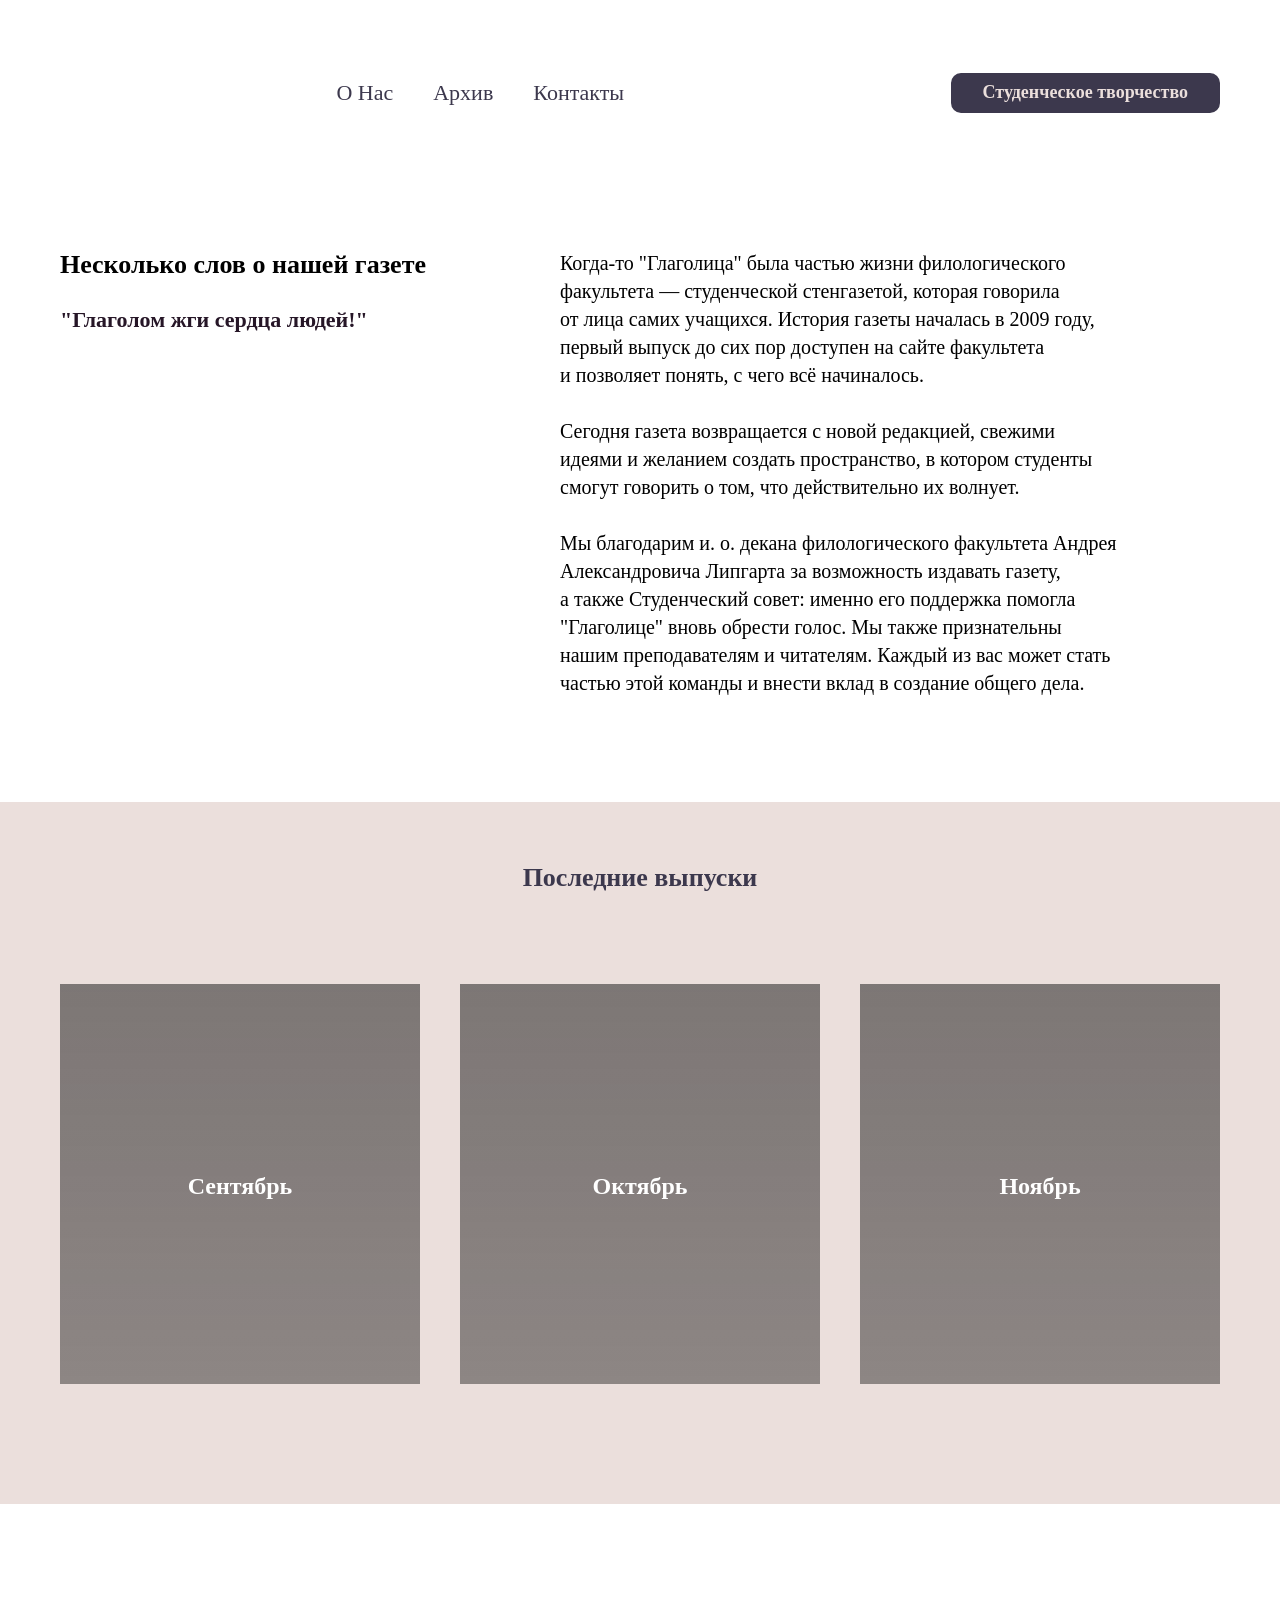
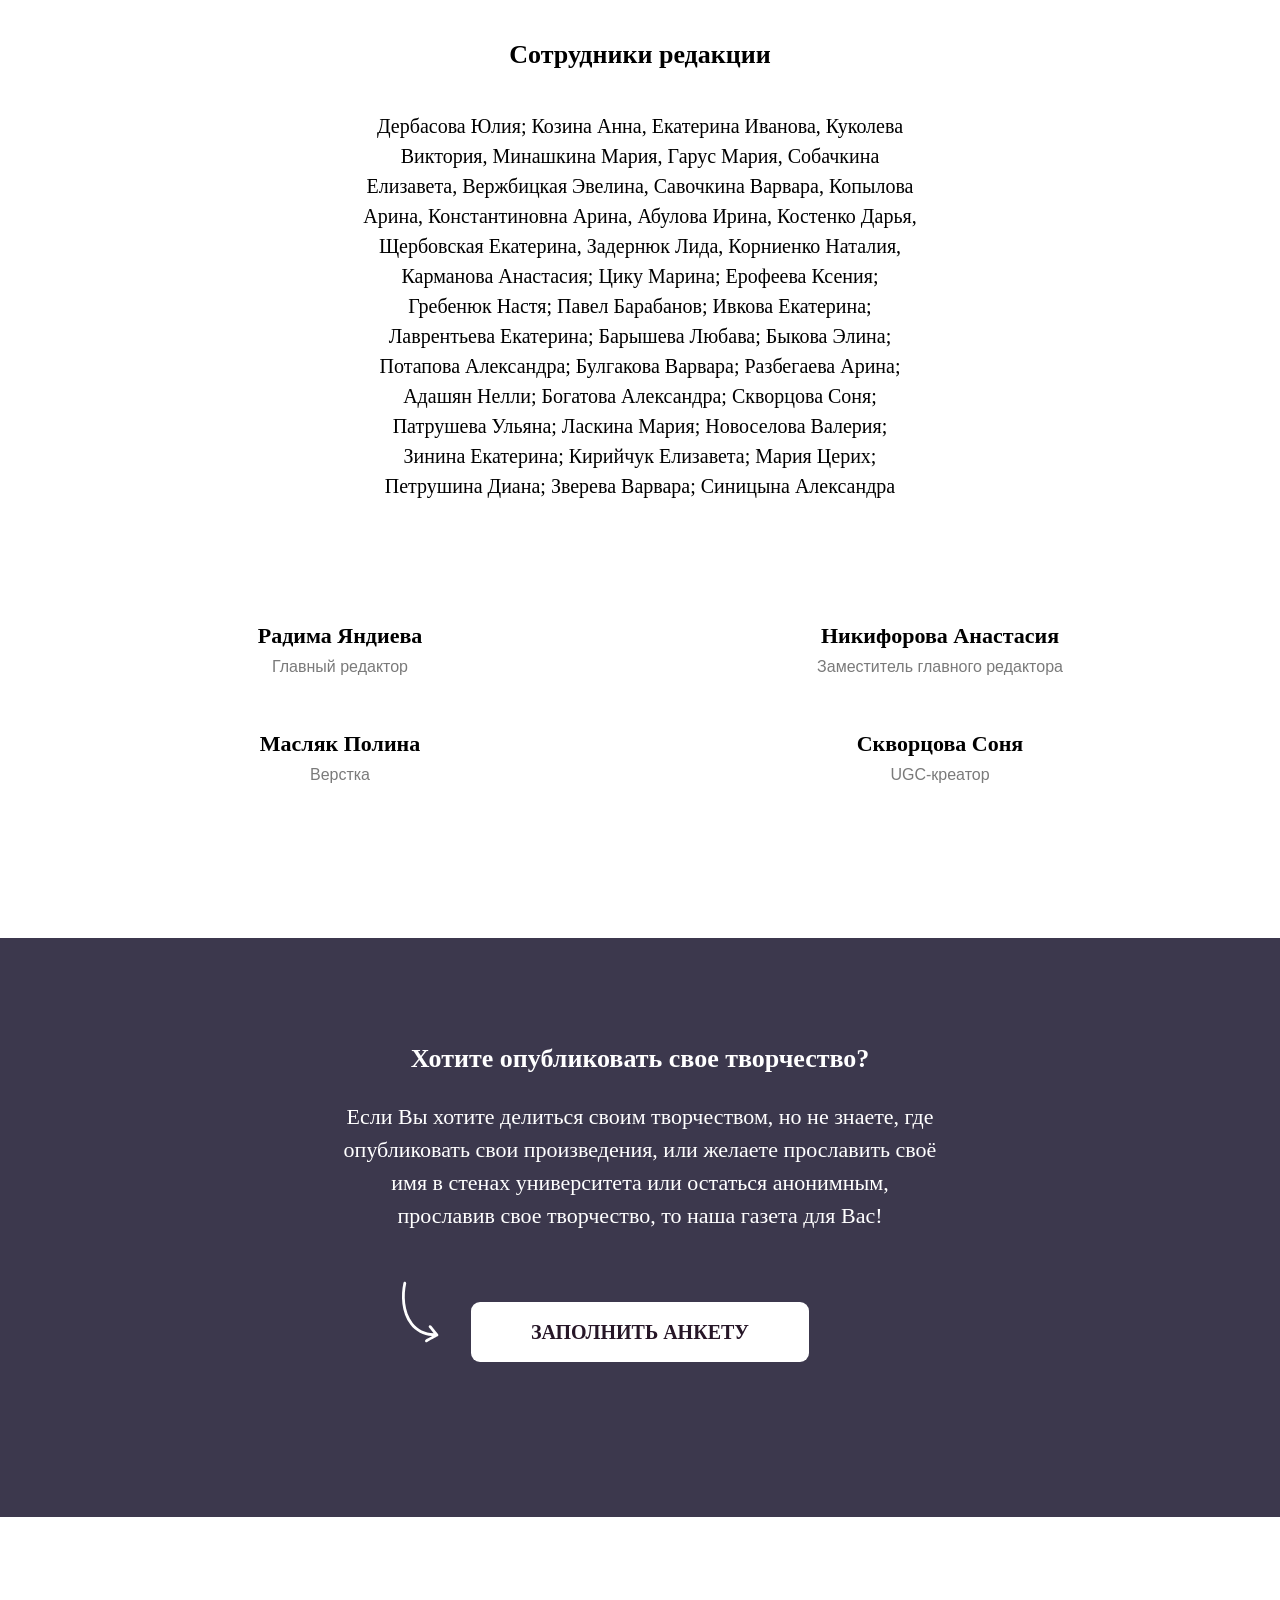
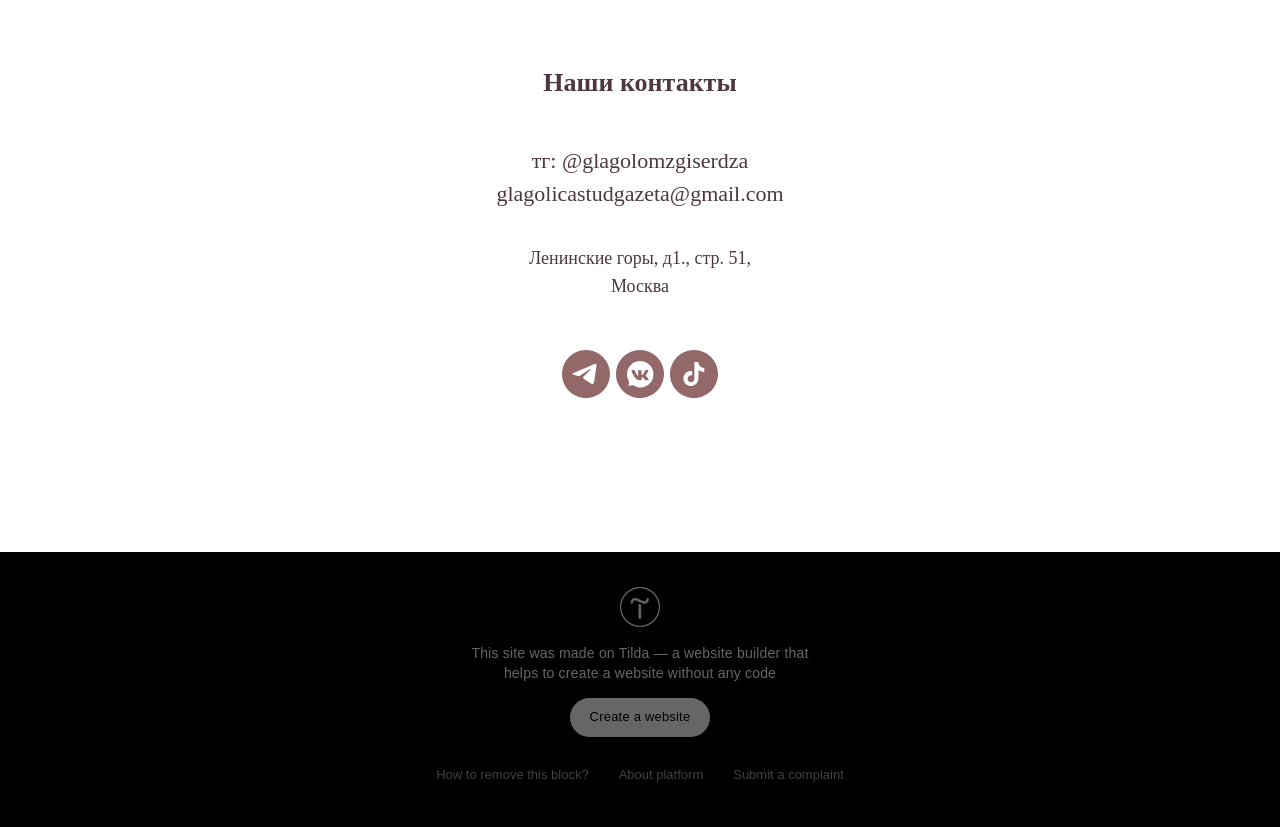
==== index.html @ b43a0c26 "Add files via upload" ====
<!DOCTYPE html>
<!-- saved from url=(0031)https://glagolitsamsu.tilda.ws/ -->
<html><head><meta http-equiv="Content-Type" content="text/html; charset=UTF-8">   <meta name="viewport" content="width=device-width, initial-scale=1.0"> <!--metatextblock--> <title>Студенческая газета "Глаголица"</title> <meta property="og:url" content="https://glagolitsamsu.tilda.ws"> <meta property="og:title" content="Студенческая газета &quot;Глаголица&quot;"> <meta property="og:description" content=""> <meta property="og:type" content="website"> <meta property="og:image" content="https://static.tildacdn.ink/tild6563-6462-4164-b061-323131383837/_.jpg"> <link rel="canonical" href="https://glagolitsamsu.tilda.ws/"> <!--/metatextblock--> <meta name="format-detection" content="telephone=no"> <meta http-equiv="x-dns-prefetch-control" content="on"> <link rel="dns-prefetch" href="https://ws.tildacdn.com/"> <link rel="dns-prefetch" href="https://static.tildacdn.ink/"> <meta name="robots" content="nofollow"> <!--favicons--> <link rel="shortcut icon" href="https://static.tildacdn.ink/img/tildafavicon.ico" type="image/x-icon"> <!--/favicons--> <!-- Assets --> <script type="text/javascript" async="" id="tildastatscript" src="./Студенческая газета _Глаголица__files/tilda-stat-1.0.min.js"></script><script src="./Студенческая газета _Глаголица__files/tilda-fallback-1.0.min.js" async="" charset="utf-8"></script> <link rel="stylesheet" href="./Студенческая газета _Глаголица__files/tilda-grid-3.0.min.css" type="text/css" media="all" onerror="this.loaderr='y';"> <link rel="stylesheet" href="./Студенческая газета _Глаголица__files/tilda-blocks-page280800003.min.css" type="text/css" media="all" onerror="this.loaderr='y';"> <link rel="stylesheet" href="./Студенческая газета _Глаголица__files/tilda-menusub-1.1.min.css" type="text/css" media="all" onerror="this.loaderr='y';"> <link rel="stylesheet" href="./Студенческая газета _Глаголица__files/tilda-menu-widgeticons-1.0.min.css" type="text/css" media="all" onerror="this.loaderr='y';"> <link rel="stylesheet" href="./Студенческая газета _Глаголица__files/tilda-menu-burger-1.0.min.css" type="text/css" media="all" onerror="this.loaderr='y';"> <link rel="stylesheet" href="./Студенческая газета _Глаголица__files/tilda-cards-1.0.min.css" type="text/css" media="all" onerror="this.loaderr='y';"> <link rel="stylesheet" href="./Студенческая газета _Глаголица__files/fonts-tildasans.css" type="text/css" media="all" onerror="this.loaderr='y';"> <script nomodule="" src="./Студенческая газета _Глаголица__files/tilda-polyfill-1.0.min.js" charset="utf-8"></script> <script type="text/javascript">function t_onReady(func) {if(document.readyState!='loading') {func();} else {document.addEventListener('DOMContentLoaded',func);}}
function t_onFuncLoad(funcName,okFunc,time) {if(typeof window[funcName]==='function') {okFunc();} else {setTimeout(function() {t_onFuncLoad(funcName,okFunc,time);},(time||100));}}function t_throttle(fn,threshhold,scope) {return function() {fn.apply(scope||this,arguments);};}</script> <script src="./Студенческая газета _Глаголица__files/tilda-scripts-3.0.min.js" charset="utf-8" defer="" onerror="this.loaderr='y';"></script> <script src="./Студенческая газета _Глаголица__files/tilda-blocks-page280800003.min.js" charset="utf-8" async="" onerror="this.loaderr='y';"></script> <script src="./Студенческая газета _Глаголица__files/tilda-lazyload-1.0.min.js" charset="utf-8" async="" onerror="this.loaderr='y';"></script> <script src="./Студенческая газета _Глаголица__files/hammer.min.js" charset="utf-8" async="" onerror="this.loaderr='y';"></script> <script src="./Студенческая газета _Глаголица__files/tilda-menusub-1.1.min.js" charset="utf-8" async="" onerror="this.loaderr='y';"></script> <script src="./Студенческая газета _Глаголица__files/tilda-menu-1.1.min.js" charset="utf-8" async="" onerror="this.loaderr='y';"></script> <script src="./Студенческая газета _Глаголица__files/tilda-menu-widgeticons-1.0.min.js" charset="utf-8" async="" onerror="this.loaderr='y';"></script> <script src="./Студенческая газета _Глаголица__files/tilda-menu-burger-1.0.min.js" charset="utf-8" async="" onerror="this.loaderr='y';"></script> <script src="./Студенческая газета _Глаголица__files/tilda-cards-1.0.min.js" charset="utf-8" async="" onerror="this.loaderr='y';"></script> <script src="./Студенческая газета _Глаголица__files/tilda-events-1.0.min.js" charset="utf-8" async="" onerror="this.loaderr='y';"></script> <script type="text/javascript">window.dataLayer=window.dataLayer||[];</script> <script type="text/javascript">(function() {var ttt='cebo';var tt='oog';var re=new RegExp("bot|g" + tt + "le|yandex|baidu|bing|msn|duckduckbot|teoma|slurp|crawler|spider|robot|crawling|fa" + ttt + "ok|lighthouse","i");if((re.test(navigator.userAgent))===false&&typeof(sessionStorage)!='undefined'&&sessionStorage.getItem('visited')!=='y'&&document.visibilityState){var style=document.createElement('style');style.type='text/css';style.innerHTML='@media screen and (min-width: 980px) {.t-records {opacity: 0;}.t-records_animated {-webkit-transition: opacity ease-in-out .2s;-moz-transition: opacity ease-in-out .2s;-o-transition: opacity ease-in-out .2s;transition: opacity ease-in-out .2s;}.t-records.t-records_visible {opacity: 1;}}';document.getElementsByTagName('head')[0].appendChild(style);function t_setvisRecs(){var alr=document.querySelectorAll('.t-records');Array.prototype.forEach.call(alr,function(el) {el.classList.add("t-records_animated");});setTimeout(function() {Array.prototype.forEach.call(alr,function(el) {el.classList.add("t-records_visible");});sessionStorage.setItem("visited","y");},400);}
document.addEventListener('DOMContentLoaded',t_setvisRecs);}})();</script><style type="text/css">@media screen and (min-width: 980px) {.t-records {opacity: 0;}.t-records_animated {-webkit-transition: opacity ease-in-out .2s;-moz-transition: opacity ease-in-out .2s;-o-transition: opacity ease-in-out .2s;transition: opacity ease-in-out .2s;}.t-records.t-records_visible {opacity: 1;}}</style></head> <body class="t-body" style="margin:0;"> <!--allrecords--> <div id="allrecords" class="t-records t-records_animated t-records_visible" data-hook="blocks-collection-content-node" data-tilda-project-id="44600203" data-tilda-page-id="280800003" data-tilda-page-alias="mainpage_glagolitsa" data-tilda-formskey="1dfd26f685e04f4e516940d844600203" data-tilda-cookie="no" data-tilda-lazy="yes" data-tilda-root-zone="one" data-tilda-project-country="HU"> <div id="rec5120530303" class="r t-rec" style="opacity: 1;" data-animationappear="off" data-record-type="360"> <!-- T360 --> <style>@media screen and (min-width:980px){.t-records{opacity:0;}.t-records_animated{-webkit-transition:opacity ease-in-out .5s;-moz-transition:opacity ease-in-out .5s;-o-transition:opacity ease-in-out .5s;transition:opacity ease-in-out .5s;}.t-records.t-records_visible,.t-records .t-records{opacity:1;}}</style> <script>t_onReady(function() {var allRecords=document.querySelector('.t-records');window.addEventListener('pageshow',function(event) {if(event.persisted) {allRecords.classList.add('t-records_visible');}});var rec=document.querySelector('#rec5120530303');if(!rec) return;rec.setAttribute('data-animationappear','off');rec.style.opacity='1';allRecords.classList.add('t-records_animated');setTimeout(function() {allRecords.classList.add('t-records_visible');},200);document.addEventListener('visibilitychange',function() {if(!document.hidden) {allRecords.classList.add('t-records_visible');}});});</script> <script>t_onReady(function() {var selects='button:not(.t-submit):not(.t835__btn_next):not(.t835__btn_prev):not(.t835__btn_result):not(.t862__btn_next):not(.t862__btn_prev):not(.t862__btn_result):not(.t854__news-btn):not(.t862__btn_next),' +
'a:not([href*="#"]):not(.carousel-control):not(.t-carousel__control):not(.t807__btn_reply):not([href^="#price"]):not([href^="javascript"]):not([href^="mailto"]):not([href^="tel"]):not([href^="link_sub"]):not(.js-feed-btn-show-more):not(.t367__opener):not([href^="https://www.dropbox.com/"])';var elements=document.querySelectorAll(selects);Array.prototype.forEach.call(elements,function(element) {var submenuLinkWrapper=element.closest('.t-menu__link-wrapper, .t-menusub__link-wrapper');var isSubmenu=element.getAttribute('data-menu-submenu-hook')||(submenuLinkWrapper&&submenuLinkWrapper.getAttribute('data-menu-submenu-hook'));if(isSubmenu) return;element.addEventListener('click',function(event) {var goTo=this.getAttribute('href');if(goTo!==null&&!goTo.startsWith('#')) {var ctrl=event.ctrlKey;var cmd=event.metaKey&&navigator.platform.indexOf('Mac')!==-1;if(!ctrl&&!cmd) {var target=this.getAttribute('target');if(target!=='_blank') {event.preventDefault();var allRecords=document.querySelector('.t-records');if(allRecords) {allRecords.classList.remove('t-records_visible');}
setTimeout(function() {window.location=goTo;},500);}}}});});});</script> <style>.t360__bar{background-color:#030bff;}</style> <script>t_onReady(function() {var isSafari=/Safari/.test(navigator.userAgent)&&/Apple Computer/.test(navigator.vendor);if(!isSafari) {document.body.insertAdjacentHTML('beforeend','<div class="t360__progress"><div class="t360__bar"></div></div>');setTimeout(function() {var bar=document.querySelector('.t360__bar');if(bar) bar.classList.add('t360__barprogress');},10);}});function t360_onProgressLoad() {var bar=document.querySelector('.t360__bar');if(!bar) return;bar.classList.remove('t360__barprogress');bar.classList.add('t360__barprogressfinished');setTimeout(function() {bar.classList.add('t360__barprogresshidden');},20);setTimeout(function() {var progress=document.querySelector('.t360__progress');if(progress) progress.style.display='none';},500);};if(document.readyState==='complete') {setTimeout(t360_onProgressLoad,60);} else {window.addEventListener('load',t360_onProgressLoad);}</script> </div> <div id="rec5023447303" class="r t-rec t-rec_pt_0 t-rec_pt-res-480_30 t-rec_pb_30 t-rec_pb-res-480_0" style="padding-top:0px;padding-bottom:30px; " data-animationappear="off" data-record-type="3"> <!-- T107 --> <div class="t107"> <div class="t-align_center" itemscope="" itemtype="http://schema.org/ImageObject"> <meta itemprop="image" content="https://static.tildacdn.ink/tild6361-6633-4735-b161-336566313265/_.jpg"> <a class="t107__link" href="https://glagolitsamsu.tilda.ws/" target="_blank"> <img class="t-img t-width t107__width t-width_10 loaded" src="./Студенческая газета _Глаголица__files/_.jpg.webp" data-original="https://static.tildacdn.ink/tild6361-6633-4735-b161-336566313265/_.jpg" imgfield="img" alt=""> </a> </div> </div> </div> <div id="rec4441211503" class="r t-rec t-rec_pt_15 t-rec_pt-res-480_30 t-rec_pb_30 t-rec_pb-res-480_30" style="padding-top: 15px; padding-bottom: 30px; opacity: 1;" data-animationappear="off" data-record-type="2084" data-parenttplid="1272"> <!-- T1272 --> <div id="nav4441211503marker"></div> <div class="t1272" data-menu="yes" data-full-submenu-mob="y"> <div class="t-menu-base__mobile-menu tmenu-mobile"> <div class="tmenu-mobile__container tmenu-mobile__container_right tmenu-mobile__container_logocenter tmenu-mobile__container_withoutlogo"> <button type="button" aria-expanded="false" aria-label="Навигационное меню" class="t-menu-burger t-menuburger t-menu-base__burger_mlauto t-menu-burger_wrap"> <div class="t-menu-burger__icon t-menu-burger__icon_first"> <span style="background-color: #3c384d;"></span> <span style="background-color: #3c384d;"></span> <span style="background-color: #3c384d;"></span> <span style="background-color: #3c384d;"></span> </div> </button> <style>#rec4441211503 .t-menu-burger__text{color:#3c384d;}</style> <style>#rec4441211503 .t-menu-burger{background-color:#ebdfdc;border:3px solid #ffffff;border-radius:10px;}</style> </div> </div> <style>.tmenu-mobile{background-color:#111;display:none;width:100%;top:0;z-index:990;}.tmenu-mobile_positionfixed{position:fixed;}.tmenu-mobile__text{color:#000;}.tmenu-mobile__container{min-height:64px;padding:20px;position:relative;box-sizing:border-box;display:flex;justify-content:space-between;align-items:center;}.tmenu-mobile__list{display:block;}.tmenu-mobile__container_logocenter>.t-menu-base__logowrapper,.tmenu-mobile__container_logocenter>.tmenu-mobile__text{position:absolute;left:50%;transform:translateX(-50%);}.tmenu-mobile__burgerlogo{display:inline-block;font-size:24px;font-weight:400;white-space:nowrap;vertical-align:middle;}@media screen and (max-width:960px){.tmenu-mobile__menucontent_hidden{display:none;height:auto;}.tmenu-mobile{display:block;}}@media screen and (max-width:960px){#rec4441211503 .tmenu-mobile{background-color:#ebdfdc;}}</style> <style>#rec4441211503 .tmenu-mobile__burgerlogo a{font-size:24px;line-height:1.15;color:#ff5500;text-transform:uppercase;font-weight:700;font-family:'Georgia';}@media screen and (max-width:480px),(orientation:landscape) and (max-height:480px){#rec4441211503 .tmenu-mobile__burgerlogo a{font-size:16px;}}</style> <style>#rec4441211503 .tmenu-mobile__burgerlogo__title{font-size:24px;line-height:1.15;color:#ff5500;text-transform:uppercase;font-weight:700;font-family:'Georgia';}@media screen and (max-width:480px),(orientation:landscape) and (max-height:480px){#rec4441211503 .tmenu-mobile__burgerlogo__title{font-size:16px;}}</style> <div id="nav4441211503" class="t-menu-base t-menu-base_positionstatic
tmenu-mobile__menucontent_hidden t-menu-base_mobile-center
t-menu-base__burgermenu__dropdown t-menu-base__burgermenu__dropdown_right" data-navmarker="nav4441211503marker" data-appearoffset="" data-bgopacity-two="1" data-menu="yes"> <div class="t-menu-base__maincontainer
t-menu-base__maincontainer_12 t-menu-base__maincontainer_12-0 t-menu-base__maincontainer_logocenter t-menu-base__maincontainer_innerbg" data-bgcolor-hex="#ffffff" data-bgcolor-rgba="rgba(255,255,255,0.50)" data-bgopacity="0.5" data-menushadow="" data-menushadow-css=""> <ul role="list" class="t-menu-base__list t-menu__list t-menu-base__list_leftside t-menu-base__list_align-center"> <li class="t-menu-base__list-item"> <div class="t-menu__link-wrapper" data-menu-submenu-hook=""> <a class="t-menu__link-item" href="https://glagolitsamsu.tilda.ws/#rec4441210703" data-menu-item-number="1">О нас</a> </div> </li> <li class="t-menu-base__list-item"> <div class="t-menu__link-wrapper" data-menu-submenu-hook=""> <a class="t-menu__link-item" href="https://glagolitsamsu.tilda.ws/archive" target="_blank" data-menu-item-number="2">Архив</a> </div> </li> <li class="t-menu-base__list-item"> <div class="t-menu__link-wrapper" data-menu-submenu-hook=""> <a class="t-menu__link-item" href="https://glagolitsamsu.tilda.ws/#rec4877136203" data-menu-item-number="3">Контакты</a> </div> </li> </ul> <div class="t-menu-base__rightwrapper t-menu-base__wrapper" style="text-align:right;"> <div class="t-menu-base__additionalwrapper"> <div class="t-menu-base__buttons"> <div class="t-menu-base__button"> <a class="t-btn t-btnflex t-btnflex_type_button t-btnflex_lg" href="https://glagolitsamsu.tilda.ws/student_tvorchestvo" target="_blank"><span class="t-btnflex__text">Студенческое творчество</span> <style>#rec4441211503 .t-btnflex.t-btnflex_type_button{color:#ebdfdc;background-color:#3c384d;border-style:solid !important;border-color:#3c384d !important;--border-width:2px;border-radius:10px;box-shadow:none !important;font-family:Georgia;font-size:18px;transition-duration:0.2s;transition-property:background-color,color,border-color,box-shadow,opacity,transform,gap;transition-timing-function:ease-in-out;}</style></a> </div> </div> </div> </div> </div> </div> </div> <script>t_onReady(function() {t_onFuncLoad('t_menuBase__interactFromKeyboard',function() {t_menuBase__interactFromKeyboard('4441211503');});t_onFuncLoad('t1272_init',function() {t1272_init('4441211503');});t_onFuncLoad('t_menuBase__setBGcolor',function() {t_menuBase__setBGcolor('4441211503','.t-menu-base, .t-menu-base__maincontainer');window.addEventListener('resize',t_throttle(function() {t_menuBase__setBGcolor('4441211503','.t-menu-base, .t-menu-base__maincontainer');}));});});t_onReady(function() {t_onFuncLoad('t1272_createMobileMenu',function() {t1272_createMobileMenu('4441211503');});});t_onReady(function() {t_onFuncLoad('t_menuBase__highlightActiveLinks',function() {t_menuBase__highlightActiveLinks('.t-menu-base__list-item a');});});t_onReady(function(){var rec=document.querySelector('#rec4441211503');if(!rec) return
rec.setAttribute('data-animationappear','off');rec.style.opacity=1;});</script> <style>#rec4441211503 .t-menu__link-item{}@supports (overflow:-webkit-marquee) and (justify-content:inherit){#rec4441211503 .t-menu__link-item,#rec4441211503 .t-menu__link-item.t-active{opacity:1 !important;}}</style> <style>#rec4441211503 .t-menu-base__textlogo{font-size:24px;line-height:1.15;color:#ff5500;text-transform:uppercase;font-weight:700;font-family:'Georgia';}@media screen and (max-width:480px),(orientation:landscape) and (max-height:480px){#rec4441211503 .t-menu-base__textlogo{font-size:16px;}}#rec4441211503 a.t-menu__link-item{font-size:22px;line-height:1.15;color:#3c384d;text-transform:capitalize;font-family:'Georgia';}#rec4441211503 .t-menu-base__right_descr{color:#000000;}</style> <style>#rec4441211503 .t-menu-base__maincontainer{min-height:0px;}#rec4441211503 .t-menu-base__maincontainer{border-radius:15px;}#rec4441211503 .t-menu-base{min-height:0px;}#rec4441211503 .t-menu-base__list{gap:10px 40px;}#rec4441211503 .t-menu-base__maincontainer{border-bottom:1px solid rgba(255,255,255,0);}#rec4441211503 .t-menu-base__maincontainer{background-color:rgba(255,255,255,0.50);}#rec4441211503 .t-menusub__menu--fullscreen{background-color:rgba(235,223,220,1) !important;}@media screen and (max-width:960px){#rec4441211503 .t-menu-base{position:static;}#rec4441211503 .t-menu-base__maincontainer{background-color:#ebdfdc !important;}#rec4441211503 .t-menu-base__burgermenu__fullscreen .t-menu-base__maincontainer{padding-top:calc(64px + 0px + 40px);}.t1272__body_menushowed #rec4441211503 .t-menu-base__overlay{-webkit-backdrop-filter:blur(0);backdrop-filter:blur(0);background-color:rgba(0,0,0,0.6) !important;}#rec4441211503 .t-menu-base.t-menu-base__burgermenu__fullwidth{background-color:rgba(0,0,0,0.6) !important;}#rec4441211503 .t-menu-base__burgermenu__sidebar{}#rec4441211503 .t-menu-base__maincontainer.t-menu-base__burgermenu__fullscreen,#rec4441211503 .t-menu-base__maincontainer.t-menu-base__burgermenu__sidebar{min-height:calc(100vh - 0px);}#rec4441211503 .t-menu-base{right:0;}#rec4441211503 .t-menu-base__burgermenu,#rec4441211503 .t-menu-base__burgermenu__close-button{background-color:#ebdfdc !important;}}@media screen and (min-width:961px){#rec4441211503 .t-menu-base{margin-top:10px !important;}}#rec4441211503 .t1272 .t-menu-base__maincontainer{-webkit-backdrop-filter:blur(4px);backdrop-filter:blur(4px);z-index:1;}</style> </div> <div id="rec4441210703" class="r t-rec t-rec_pt_105 t-rec_pt-res-480_60 t-rec_pb_105 r_showed r_anim" style="padding-top:105px;padding-bottom:105px; " data-record-type="489"> <!-- T489 --> <div class="t489"> <div class="t-container"> <div class="t489__top t-col t-col_5 "> <div class="t489__title t-title t-title_md" field="title"><div style="font-size: 26px;" data-customstyle="yes"><span style="font-family: Georgia;">Несколько слов о нашей газете</span></div></div> <div class="t489__subtitle t-name t-name_xs" field="subtitle"><div style="font-size: 22px;" data-customstyle="yes"><span style="color: rgb(38, 22, 39); font-family: Georgia;">"Глаголом жги сердца людей!"</span></div></div> </div> <div class="t-col t-col_6 "> <div class="t489__descr t-descr t-descr_md" field="descr"><div style="font-size: 20px; line-height: 28px;" data-customstyle="yes"><span style="font-family: Georgia;">Когда-то "Глаголица" была частью жизни филологического факультета&nbsp;— студенческой стенгазетой, которая говорила от&nbsp;лица самих учащихся. История газеты началась в 2009 году, первый выпуск до сих пор доступен на сайте факультета и&nbsp;позволяет понять,&nbsp;с чего всё начиналось. </span><br><br><span style="font-family: Georgia;">Сегодня газета возвращается с новой редакцией, свежими идеями и желанием создать пространство, в котором студенты смогут говорить о том, что действительно их волнует. </span><br><br><span style="font-family: Georgia;">Мы благодарим и. о. декана филологического факультета Андрея Александровича Липгарта за возможность издавать газету, а&nbsp;также Студенческий совет: именно его поддержка помогла "Глаголице" вновь обрести голос. Мы также признательны нашим преподавателям и читателям. Каждый из вас может стать частью этой команды и внести вклад в создание общего дела.</span></div></div> </div> </div> </div> <style>#rec4441210703 .t489__title{font-family:'Georgia';}</style> </div> <div id="rec4441210803" class="r t-rec r_showed r_anim" style=" " data-record-type="215"> <a name="service" style="font-size:0;"></a> </div> <div id="rec4441211403" class="r t-rec t-rec_pt_60 t-rec_pb_120" style="padding-top:60px;padding-bottom:120px;background-color:#ebdfdc; " data-animationappear="off" data-record-type="851" data-bg-color="#ebdfdc"> <!-- t851 --> <div class="t851"> <div class="t-section__container t-container t-container_flex js-block-header"> <div class="t-col t-col_12 "> <div class="js-block-header-title t-section__title t-title t-title_xs t-align_center t-margin_auto" data-editable="true" field="btitle"> <div style="font-size: 26px;" data-customstyle="yes">Последние выпуски</div> </div> </div> </div> <style>.t-section__title,.t-section__descr{overflow-wrap:break-word;}.t-section__descr{max-width:560px;}#rec4441211403 .t-section__title{margin-bottom:90px;}#rec4441211403 .t-section__descr{}#rec4441211403 .t-section__container:not(:has(.t-section__descr)) .t-section__title{margin-bottom:90px;}@media screen and (max-width:960px){#rec4441211403 .t-section__title{margin-bottom:45px;}#rec4441211403 .t-section__container:not(:has(.t-section__descr)) .t-section__title{margin-bottom:45px;}}</style> <style>#rec4441211403 .t-section__title{font-family:'Georgia';color:#3c384d;}@media screen and (min-width:900px){#rec4441211403 .t-section__title{font-size:40px;}}#rec4441211403 .t-section__descr{font-family:'Georgia';color:#3c384d;}</style> <div class="t851__scroll-icon-wrapper" style="mix-blend-mode: multiply;"> <svg role="presentation" xmlns="http://www.w3.org/2000/svg" viewBox="0 0 320 300" height="42" width="42"> <rect class="tooltip-horizontal-scroll-icon_card" x="480" width="200" height="200" rx="5" fill="rgba(190,190,190,0.3)"></rect> <rect class="tooltip-horizontal-scroll-icon_card" y="0" width="200" height="200" rx="5" fill="rgba(190,190,190,0.3)"></rect> <rect class="tooltip-horizontal-scroll-icon_card" x="240" width="200" height="200" rx="5" fill="rgba(190,190,190,0.3)"></rect> <path class="tooltip-horizontal-scroll-icon_hand" d="M78.9579 285.7C78.9579 285.7 37.8579 212.5 20.5579 180.8C-2.44209 138.6 -6.2422 120.8 9.6579 112C19.5579 106.5 33.2579 108.8 41.6579 123.4L61.2579 154.6V32.3C61.2579 32.3 60.0579 0 83.0579 0C107.558 0 105.458 32.3 105.458 32.3V91.7C105.458 91.7 118.358 82.4 133.458 86.6C141.158 88.7 150.158 92.4 154.958 104.6C154.958 104.6 185.658 89.7 200.958 121.4C200.958 121.4 236.358 114.4 236.358 151.1C236.358 187.8 192.158 285.7 192.158 285.7H78.9579Z" fill="rgba(190,190,190,1)"></path> <style>.tooltip-horizontal-scroll-icon_hand{animation:tooltip-horizontal-scroll-icon_anim-scroll-hand 2s infinite}.tooltip-horizontal-scroll-icon_card{animation:tooltip-horizontal-scroll-icon_anim-scroll-card 2s infinite}@keyframes tooltip-horizontal-scroll-icon_anim-scroll-hand{0%{transform:translateX(80px) scale(1);opacity:0}10%{transform:translateX(80px) scale(1);opacity:1}20%,60%{transform:translateX(175px) scale(.6);opacity:1}80%{transform:translateX(5px) scale(.6);opacity:1}to{transform:translateX(5px) scale(.6);opacity:0}}@keyframes tooltip-horizontal-scroll-icon_anim-scroll-card{0%,60%{transform:translateX(0)}80%,to{transform:translateX(-240px)}}</style> </svg> </div> <ul class="t851__container t-container_flex t-card__container
t851__container_mobile-flex" role="list" data-blocks-per-row="3"> <li class="t851__col t-item
t-card__col
t-col t-col_4 t-align_center
" style="cursor: pointer;"> <div class="t851__table"> <div class="t851__cell t-align_center
t-valign_middle
"> <div class="t851__bg t851__animation_fast t851__bg_animated t-bgimg loaded" data-original="https://static.tildacdn.ink/tild3133-6365-4462-a365-633734356333/__2026-10-12_092758.png" bgimgfield="li_img__2019642174030" style="background-image: url(&quot;https://optim.tildacdn.ink/tild3133-6365-4462-a365-633734356333/-/cover/720x800/center/center/-/format/webp/__2026-10-12_092758.png.webp&quot;);" itemscope="" itemtype="http://schema.org/ImageObject"> <meta itemprop="image" content="https://static.tildacdn.ink/tild3133-6365-4462-a365-633734356333/__2026-10-12_092758.png"> </div> <div class="t851__overlay t851__animation_fast" style="background-image: linear-gradient(to bottom, rgba(15,15,15,0.50), rgba(0,0,0,0.40));"></div> <div class="t851__textwrapper t851__animation_fast "> <div class="t851__textwrapper__content"> <div class="t851__inner-wrapper
t851__inner-wrapper_animated-btn"> <style>#rec4441211403 .t-card__title{color:#ffffff;font-family:'Georgia';}</style> <div class="t-card__title t-name t-name_xl" field="li_title__2019642174030"> <a href="https://disk.yandex.ru/d/lOASAZDok5C32A" class="t-card__link" id="cardtitle1_4441211403" target="_blank" aria-labelledby="cardtitle1_4441211403 cardbtn1_4441211403" rel="noopener">
Сентябрь
</a> </div> </div> <div class="t851__button-container
t851__button_show-hover"> <div class="t-card__btn-wrapper"> <div class="t-btn t-btnflex t-btnflex_type_button t-btnflex_sm t-card__btn" type="button" id="cardbtn1_4441211403" data-lid="2019642174030"><span class="t-btnflex__text">Читать</span> <style>#rec4441211403 .t-btnflex.t-btnflex_type_button{color:#ffffff;border-style:solid !important;border-color:#ffffff !important;--border-width:1px;border-radius:30px;box-shadow:none !important;transition-duration:0.2s;transition-property:background-color,color,border-color,box-shadow,opacity,transform,gap;transition-timing-function:ease-in-out;}</style></div> </div> </div> </div> </div> </div> </div> </li> <li class="t851__col t-item
t-card__col
t-col t-col_4 t-align_center
" style="cursor: pointer;"> <div class="t851__table"> <div class="t851__cell t-align_center
t-valign_middle
"> <div class="t851__bg t851__animation_fast t851__bg_animated t-bgimg loaded" data-original="https://static.tildacdn.ink/tild3363-3261-4032-b835-626162356461/__2026-10-13_111310.png" bgimgfield="li_img__2019642174031" style="background-image: url(&quot;https://optim.tildacdn.ink/tild3363-3261-4032-b835-626162356461/-/cover/720x800/center/center/-/format/webp/__2026-10-13_111310.png.webp&quot;);" itemscope="" itemtype="http://schema.org/ImageObject"> <meta itemprop="image" content="https://static.tildacdn.ink/tild3363-3261-4032-b835-626162356461/__2026-10-13_111310.png"> </div> <div class="t851__overlay t851__animation_fast" style="background-image: linear-gradient(to bottom, rgba(15,15,15,0.50), rgba(0,0,0,0.40));"></div> <div class="t851__textwrapper t851__animation_fast "> <div class="t851__textwrapper__content"> <div class="t851__inner-wrapper
t851__inner-wrapper_animated-btn"> <style>#rec4441211403 .t-card__title{color:#ffffff;font-family:'Georgia';}</style> <div class="t-card__title t-name t-name_xl" field="li_title__2019642174031"> <a href="https://disk.yandex.ru/d/m01uXF45NWG3oQ" class="t-card__link" id="cardtitle2_4441211403" target="_blank" aria-labelledby="cardtitle2_4441211403 cardbtn2_4441211403" rel="noopener">
Октябрь
</a> </div> </div> <div class="t851__button-container
t851__button_show-hover"> <div class="t-card__btn-wrapper"> <div class="t-btn t-btnflex t-btnflex_type_button t-btnflex_sm t-card__btn" type="button" id="cardbtn2_4441211403" data-lid="2019642174031"><span class="t-btnflex__text">Читать</span> <style>#rec4441211403 .t-btnflex.t-btnflex_type_button{color:#ffffff;border-style:solid !important;border-color:#ffffff !important;--border-width:1px;border-radius:30px;box-shadow:none !important;transition-duration:0.2s;transition-property:background-color,color,border-color,box-shadow,opacity,transform,gap;transition-timing-function:ease-in-out;}</style></div> </div> </div> </div> </div> </div> </div> </li> <li class="t851__col t-item
t-card__col
t-col t-col_4 t-align_center
"> <div class="t851__table"> <div class="t851__cell t-align_center
t-valign_middle
"> <div class="t851__bg t851__animation_fast t851__bg_animated t-bgimg" data-original="" bgimgfield="li_img__2019642174032" itemscope="" itemtype="http://schema.org/ImageObject"> <meta itemprop="image" content=""> </div> <div class="t851__overlay t851__animation_fast" style="background-image: linear-gradient(to bottom, rgba(15,15,15,0.50), rgba(0,0,0,0.40));"></div> <div class="t851__textwrapper t851__animation_fast "> <div class="t851__textwrapper__content"> <div class="t851__inner-wrapper
t851__inner-wrapper_animated-btn"> <style>#rec4441211403 .t-card__title{color:#ffffff;font-family:'Georgia';}</style> <div class="t-card__title t-name t-name_xl" field="li_title__2019642174032">
Ноябрь
</div> </div> <div class="t851__button-container
t851__button_show-hover"> <div class="t-card__btn-wrapper"> <div class="t-btn t-btnflex t-btnflex_type_button t-btnflex_sm t-card__btn" type="button" id="cardbtn3_4441211403" data-lid="2019642174032"><span class="t-btnflex__text">Читать</span> <style>#rec4441211403 .t-btnflex.t-btnflex_type_button{color:#ffffff;border-style:solid !important;border-color:#ffffff !important;--border-width:1px;border-radius:30px;box-shadow:none !important;transition-duration:0.2s;transition-property:background-color,color,border-color,box-shadow,opacity,transform,gap;transition-timing-function:ease-in-out;}</style></div> </div> </div> </div> </div> </div> </div> </li> </ul> </div> <script type="text/javascript">t_onReady(function() {t_onFuncLoad('t851_init',function()
{t851_init('4441211403');});});</script> </div> <div id="rec4877179903" class="r t-rec t-rec_pt_135 t-rec_pb_75 r_hidden r_anim" style="padding-top:135px;padding-bottom:75px; " data-record-type="795"> <!-- T795 --> <div class="t795"> <div class="t-container t-align_center"> <div class="t-col t-col_10 t-prefix_1"> <div class="t795__title t-title t-title_xs t-margin_auto" field="title"><div style="font-size: 26px;" data-customstyle="yes"><span style="font-family: Georgia;">Сотрудники редакции</span></div></div> <div class="t795__descr t-descr t-descr_xl t-margin_auto" field="descr"><div style="font-size: 20px;" data-customstyle="yes"><span style="font-family: Georgia;">Дербасова Юлия; Козина Анна, Екатерина Иванова, Куколева Виктория, Минашкина Мария, Гарус Мария, Собачкина Елизавета, Вержбицкая Эвелина, Савочкина Варвара, Копылова Арина, Константиновна Арина, Абулова Ирина, Костенко Дарья, Щербовская Екатерина, Задернюк Лида, Корниенко Наталия, Карманова Анастасия; Цику Марина; Ерофеева Ксения; Гребенюк Настя; Павел Барабанов; Ивкова Екатерина; Лаврентьева Екатерина; Барышева Любава; Быкова Элина; Потапова Александра; Булгакова Варвара; Разбегаева Арина; Адашян Нелли; Богатова Александра; Скворцова Соня; Патрушева Ульяна; Ласкина Мария; Новоселова Валерия; Зинина Екатерина; Кирийчук Елизавета; Мария Церих; Петрушина Диана; Зверева Варвара; Синицына Александра</span></div></div> </div> </div> </div> </div> <div id="rec4877166903" class="r t-rec t-rec_pt_45 t-rec_pb_150 r_hidden r_anim" style="padding-top:45px;padding-bottom:150px; " data-record-type="524"> <!-- t524 --> <div class="t524"> <ul role="list" class="t524__container t-list__container_inrow2 t-container"> <li class="t524__col t-col t-col_6 t-list__item t-align_center t524__col-mobstyle" style="margin-top:50px;"> <div class="t524__itemwrapper t524__itemwrapper_2"> <div class="t524__wrappercenter"> <div class="t524__persname t-name t-name_lg t524__bottommargin_sm" field="li_persname__5547657963030"><span style="font-family: Georgia;">Радима Яндиева</span></div> <div class="t524__persdescr t-descr t-descr_xxs" field="li_persdescr__5547657963030"><div style="font-size: 16px;" data-customstyle="yes"><span style="font-family: Arial;">Главный редактор</span></div></div> </div> </div> </li> <li class="t524__col t-col t-col_6 t-list__item t-align_center t524__col-mobstyle" style="margin-top:50px;"> <div class="t524__itemwrapper t524__itemwrapper_2"> <div class="t524__wrappercenter"> <div class="t524__persname t-name t-name_lg t524__bottommargin_sm" field="li_persname__5547657963031"><span style="font-family: Georgia;">Никифорова Анастасия</span></div> <div class="t524__persdescr t-descr t-descr_xxs" field="li_persdescr__5547657963031"><div style="font-size: 16px;" data-customstyle="yes"><span style="font-family: Arial;">Заместитель главного редактора</span></div></div> </div> </div> </li> <li class="t524__col t-col t-col_6 t-list__item t-align_center t524__col-mobstyle" style="margin-top:50px;"> <div class="t524__itemwrapper t524__itemwrapper_2"> <div class="t524__wrappercenter"> <div class="t524__persname t-name t-name_lg t524__bottommargin_sm" field="li_persname__5547657963033"><span style="font-family: Georgia;">Масляк Полина</span></div> <div class="t524__persdescr t-descr t-descr_xxs" field="li_persdescr__5547657963033"><div style="font-size: 16px;" data-customstyle="yes"><span style="font-family: Arial;">Верстка</span></div></div> </div> </div> </li> <li class="t524__col t-col t-col_6 t-list__item t-align_center t524__col-mobstyle" style="margin-top:50px;"> <div class="t524__itemwrapper t524__itemwrapper_2"> <div class="t524__wrappercenter"> <div class="t524__persname t-name t-name_lg t524__bottommargin_sm" field="li_persname__5547657963032"><span style="font-family: Georgia;">Скворцова Соня</span></div> <div class="t524__persdescr t-descr t-descr_xxs" field="li_persdescr__5547657963032"><div style="font-size: 16px;" data-customstyle="yes"><span style="color: rgb(122, 122, 122);">UGC-креатор</span></div></div> </div> </div> </li> </ul> </div> <style>.t-persons-social-links{line-height:0px;}.t-persons-social-links__wrapper{display:-webkit-box;display:-ms-flexbox;display:flex;-webkit-box-align:center;-ms-flex-align:center;align-items:center;-ms-flex-wrap:wrap;flex-wrap:wrap;width:auto;}.t-persons-social-links{margin-top:15px;}.t-persons-social-links__item{padding:0px 4px;}.t-persons-social-links__item svg{width:20px;height:20px;}.t-persons-social-links__wrapper_round .t-persons-social-links__item svg{width:23px;height:23px;}.t-persons-social-links__item:first-child{padding-left:0px;}@media screen and (max-width:960px){.t-persons-social-links__item{margin-bottom:3px;}}@media screen and (max-width:640px){.t-persons-social-links{margin-top:13px;}.t-persons-social-links__item{padding:0px 3px;}.t-persons-social-links__item svg{width:17px;height:17px;}.t-persons-social-links__wrapper_round .t-persons-social-links__item svg{width:20px;height:20px;}}</style> <script>function t_social_init(recid,groupName) {var rec=document.getElementById('rec' + recid);if(!rec) return;var socialLinks=rec.querySelectorAll('.' + groupName + '-social-links');Array.prototype.forEach.call(socialLinks,function(link) {var socialAttr=link.getAttribute('data-social-links');var socialWrapper=link.querySelector('.' + groupName + '-social-links__wrapper');link.removeAttribute('data-social-links');if(socialAttr) {var dataLinks=socialAttr.split(',');if(dataLinks.length>7) {dataLinks=dataLinks.slice(0,7);}
Array.prototype.forEach.call(dataLinks,function(item) {t_social_add_item(item.trim(),socialWrapper,groupName);});}});}
function t_social_add_item(item,socialWrapper,groupName) {var fill=socialWrapper.getAttribute('data-social-color')||'#000000';var isRoundIcon=socialWrapper.classList.contains(groupName + '-social-links__wrapper_round');if(item.indexOf('tel:')!==-1) {var phone='<div class="' + groupName + '-social-links__item">';phone+='<a href="' + item + '" target="_blank">';if(isRoundIcon) {phone+='<svg role="presentation" class="' + groupName + '-social-links__svg" width="30" height="30" viewBox="0 0 100 100" fill="none" xmlns="http://www.w3.org/2000/svg"><path fill-rule="evenodd" clip-rule="evenodd" d="M50 100C77.6142 100 100 77.6142 100 50C100 22.3858 77.6142 0 50 0C22.3858 0 0 22.3858 0 50C0 77.6142 22.3858 100 50 100ZM32.3668 30.3616C33.8958 28.835 34.6798 28.1875 35.1534 28.0601C35.715 27.909 36.2052 28.0405 36.7168 28.4797C37.1497 28.8512 38.2438 29.9713 38.9927 30.8096C41.1931 33.2729 43.8747 36.6359 44.2503 37.4031C44.3639 37.6353 44.375 37.701 44.3558 38.0323C44.3204 38.643 44.196 38.8343 43.3793 39.5344C42.0767 40.6509 40.0803 42.739 39.3824 43.7149C38.9257 44.3535 38.9126 44.7536 39.3248 45.483C39.675 46.1027 41.378 48.345 42.5783 49.7667C44.5875 52.1467 46.9159 54.3696 49.1773 56.0669C50.8579 57.3283 53.2214 58.7821 54.8035 59.5275C55.9343 60.0603 56.2878 60.0303 57.0122 59.3401C57.7069 58.6782 58.5246 57.6102 59.8946 55.5759C60.3408 54.9132 60.7739 54.3136 60.857 54.2434C61.1104 54.0293 61.3967 53.9282 61.8141 53.9055C62.0813 53.891 62.2608 53.9062 62.4057 53.9555C62.6843 54.0504 63.4107 54.5045 66.36 56.4276C67.7285 57.32 69.2454 58.3032 69.7309 58.6125C72.4818 60.3651 72.7871 60.6005 72.9291 61.0781C73.1185 61.7157 72.9605 62.1254 72.063 63.3233C70.9487 64.8107 69.0734 66.8197 67.674 68.0252C66.5388 69.0032 65.0797 69.9865 63.6409 70.743L63.0188 71.0701L62.389 71.0696C60.5532 71.0685 58.822 70.7024 56.1724 69.7552C49.967 67.5366 44.465 64.2895 39.647 60.0025C38.7431 59.1981 36.6429 57.0816 35.8606 56.1866C33.2537 53.2039 31.2905 50.2948 29.5948 46.9021C28.373 44.4575 27.2502 41.6203 27.0609 40.4995C26.7835 38.8572 27.4592 36.7086 28.9757 34.4108C29.8832 33.0359 30.8773 31.8488 32.3668 30.3616V30.3616Z" fill="' + fill + '"/></svg>';} else {phone+='<svg role="presentation" class="' + groupName + '-social-links__svg" width="30" height="30" viewBox="0 0 100 100" fill="none" xmlns="http://www.w3.org/2000/svg"><path d="M79.6737 54.027C78.7931 54.027 77.8726 53.7468 76.992 53.5467C75.2103 53.1483 73.4583 52.6267 71.7488 51.9858C69.892 51.3103 67.851 51.3453 66.0185 52.0842C64.186 52.8231 62.6916 54.2137 61.8227 55.9882L60.9422 57.8293C57.0551 55.6248 53.4641 52.9349 50.2556 49.8244C47.1451 46.616 44.4552 43.025 42.2507 39.1379L44.0918 38.2974C45.8664 37.4285 47.2569 35.934 47.9958 34.1016C48.7347 32.2691 48.7698 30.2281 48.0943 28.3713C47.4587 26.6463 46.9372 24.8814 46.5333 23.088C46.3332 22.2075 46.1731 21.2869 46.053 20.4064C45.567 17.5871 44.0903 15.0341 41.889 13.2069C39.6876 11.3798 36.9062 10.3987 34.0457 10.4403H21.9983C20.3062 10.4381 18.6328 10.7935 17.0877 11.4832C15.5427 12.173 14.1608 13.1815 13.0328 14.4427C11.8814 15.7381 11.024 17.2675 10.5197 18.9256C10.0153 20.5838 9.87588 22.3315 10.111 24.0486C12.2867 40.7074 19.8978 56.183 31.7643 68.0756C43.657 79.9421 59.1325 87.5532 75.7913 89.7289C76.3109 89.7686 76.8327 89.7686 77.3522 89.7289C80.3037 89.7332 83.1534 88.6504 85.3572 86.6871C86.6183 85.559 87.6269 84.1772 88.3166 82.6321C89.0064 81.087 89.3618 79.4136 89.3596 77.7216V65.7142C89.338 62.9486 88.3624 60.2753 86.5977 58.1459C84.8329 56.0165 82.3871 54.5616 79.6737 54.027ZM81.6349 78.0417C81.6336 78.6003 81.5154 79.1523 81.2879 79.6624C81.0604 80.1725 80.7287 80.6294 80.3141 81.0036C79.8754 81.4032 79.3534 81.7003 78.7857 81.8734C78.2181 82.0465 77.6191 82.0911 77.032 82.0042C62.096 80.0535 48.2154 73.2468 37.5278 62.6323C26.8311 51.9356 19.9652 38.0067 17.9958 23.008C17.9089 22.421 17.9535 21.8219 18.1266 21.2543C18.2997 20.6867 18.5968 20.1646 18.9964 19.726C19.3752 19.3063 19.8385 18.9716 20.3559 18.744C20.8733 18.5163 21.433 18.4009 21.9983 18.4052H34.0057C34.9309 18.3825 35.8353 18.6813 36.5651 19.2505C37.2948 19.8197 37.8048 20.6242 38.0081 21.5271C38.0081 22.6077 38.3683 23.7284 38.6085 24.8091C39.0711 26.9058 39.6864 28.9659 40.4496 30.9729L34.8462 33.6145C33.883 34.0566 33.1346 34.8627 32.7649 35.8559C32.3646 36.8303 32.3646 37.9233 32.7649 38.8977C38.5252 51.2363 48.4435 61.1546 60.7821 66.9149C61.7565 67.3152 62.8495 67.3152 63.8239 66.9149C64.8171 66.5453 65.6232 65.7968 66.0653 64.8336L68.5869 59.2302C70.6518 59.9832 72.7644 60.5982 74.9107 61.0713C75.9514 61.3115 77.0721 61.5116 78.1527 61.6717C79.0556 61.875 79.8601 62.385 80.4293 63.1147C80.9985 63.8445 81.2973 64.7489 81.2746 65.6742L81.6349 78.0417ZM58.0204 10C57.0998 10 56.1392 10 55.2187 10C54.1571 10.0902 53.175 10.5984 52.4881 11.4129C51.8013 12.2273 51.4662 13.2811 51.5564 14.3427C51.6466 15.4042 52.1549 16.3864 52.9693 17.0732C53.7837 17.76 54.8376 18.0951 55.8991 18.0049H58.0204C64.3895 18.0049 70.4977 20.535 75.0014 25.0387C79.505 29.5423 82.0351 35.6505 82.0351 42.0196C82.0351 42.7401 82.0351 43.4205 82.0351 44.1409C81.9464 45.1968 82.28 46.2448 82.9627 47.0551C83.6455 47.8655 84.6217 48.372 85.6774 48.4636H85.9975C86.9995 48.4677 87.9665 48.0958 88.7076 47.4214C89.4487 46.747 89.9098 45.8193 90 44.8214C90 43.9008 90 42.9402 90 42.0196C90 33.5344 86.632 25.3962 80.6358 19.3925C74.6396 13.3888 66.5056 10.0106 58.0204 10V10ZM66.0253 42.0196C66.0253 43.0812 66.447 44.0992 67.1976 44.8498C67.9482 45.6004 68.9662 46.0221 70.0278 46.0221C71.0893 46.0221 72.1073 45.6004 72.8579 44.8498C73.6085 44.0992 74.0302 43.0812 74.0302 42.0196C74.0302 37.7736 72.3435 33.7014 69.341 30.699C66.3386 27.6966 62.2665 26.0098 58.0204 26.0098C56.9589 26.0098 55.9408 26.4315 55.1902 27.1821C54.4396 27.9327 54.0179 28.9508 54.0179 30.0123C54.0179 31.0738 54.4396 32.0918 55.1902 32.8424C55.9408 33.593 56.9589 34.0147 58.0204 34.0147C60.1434 34.0147 62.1795 34.8581 63.6807 36.3593C65.1819 37.8605 66.0253 39.8966 66.0253 42.0196Z" fill="' + fill + '"/></svg>';}
phone+='</a>';phone+='</div>';socialWrapper.insertAdjacentHTML('beforeend',phone);return;}
else if(item.indexOf('mailto:')!==-1) {var email='<div class="' + groupName + '-social-links__item">';email+='<a href="' + item + '" target="_blank">';if(isRoundIcon) {email+='<svg role="presentation" class="' + groupName + '-social-links__svg" width="30" height="30" viewBox="0 0 100 100" fill="none" xmlns="http://www.w3.org/2000/svg"><path fill-rule="evenodd" clip-rule="evenodd" d="M50 100c27.6142 0 50-22.3858 50-50S77.6142 0 50 0 0 22.3858 0 50s22.3858 50 50 50ZM26.2268 34.1813c.3042-.9738.9636-1.693 1.8568-2.0249l.4151-.1543 21.4794-.0018c21.3404-.0017 21.4819-.0009 21.8807.1335.9642.3248 1.6814 1.1482 1.9797 2.2727l.0944.3556-1.7711 1.2707c-2.462 1.7666-6.8447 4.9166-8.8523 6.3624-.925.6662-2.2783 1.639-3.0072 2.1619-2.1029 1.5081-4.2894 3.0785-5.891 4.2312-3.6493 2.6264-4.3577 3.1288-4.4113 3.1288-.0541 0-.817-.5414-4.5039-3.1961-1.6149-1.1627-3.4655-2.4914-5.7994-4.1637-.7296-.5227-2.1661-1.5561-3.1924-2.2964-1.0262-.7404-2.4421-1.7593-3.1465-2.2642-.7044-.5051-2.3496-1.6873-3.656-2.6273s-2.646-1.9002-2.9769-2.1338c-.667-.4708-.675-.4878-.4981-1.0543Zm-.1497 27.1823c-.0616.0397-.0771-2.244-.0771-11.3267 0-6.257.0122-11.3764.0271-11.3764.015 0 1.063.7458 2.3291 1.6574 2.2612 1.628 3.4539 2.4857 6.7132 4.8273 2.1704 1.5593 4.0585 2.9159 5.6761 4.0785.7296.5244 1.3265.9876 1.3265 1.0293 0 .0718-.8103.6465-3.9486 2.8008-.7465.5124-2.0931 1.4401-2.9923 2.0616-.8992.6215-3.1064 2.1429-4.9049 3.3809-1.7984 1.238-3.4504 2.3784-3.6709 2.5342-.2206.1559-.4357.3058-.4782.3331Zm43.234-19.3639c.6277-.4485 1.9187-1.381 2.8688-2.0722.9502-.6912 1.7483-1.259 1.7738-1.2619.0255-.0028.0463 5.1143.0463 11.3713 0 9.0827-.0155 11.3664-.0771 11.3267-.0424-.0273-.2576-.1768-.4782-.3323-.2205-.1554-1.0951-.7591-1.9434-1.3415-.8483-.5824-1.6812-1.1582-1.8509-1.2795-.1697-.1213-.7388-.5155-1.2648-.8759-.526-.3604-1.3172-.9043-1.7583-1.2086-.4412-.3043-2.1348-1.4711-3.7635-2.593-4.735-3.2613-4.9358-3.4028-4.9358-3.4788 0-.0759.2206-.2386 4.0412-2.9806 1.3064-.9376 3.2359-2.3243 4.2879-3.0815 1.0519-.7573 2.4262-1.7437 3.054-2.1922ZM37.8152 57.1366c.3609-.2411 1.7297-1.1886 4.8121-3.3308 1.2215-.849 2.2627-1.5349 2.3136-1.5242.0509.0107 1.0504.7092 2.2211 1.5523 1.1706.8431 2.2361 1.5743 2.3676 1.625.3044.1171.6365.117.9414-.0003.1318-.0507 1.1964-.7809 2.3658-1.6228 1.1693-.8418 2.1572-1.5435 2.1951-1.5594.0604-.0253 1.5111.9576 5.8267 3.9476 1.1431.7919 2.7209 1.8798 5.9537 4.1051.9502.6541 2.9214 2.014 4.3805 3.022l2.653 1.8328-.0051.2599c-.0072.3723-.3476 1.0784-.7463 1.5482-.3863.4549-1.0056.8296-1.5552.9408C71.322 67.9767 63.8578 68 50 68c-13.8578 0-21.322-.0233-21.5392-.0672-.5496-.1112-1.1689-.4859-1.5552-.9408-.3741-.4409-.7126-1.118-.7618-1.5243l-.0316-.2603 1.656-1.14c.9108-.627 2.2112-1.5239 2.8899-1.9932 3.6716-2.539 6.8851-4.7559 7.1571-4.9376Z" fill="' + fill + '"/></svg>';} else {email+='<svg role="presentation" class="' + groupName + '-social-links__svg" width="30" height="30" viewBox="0 0 100 100" fill="none" xmlns="http://www.w3.org/2000/svg"><path d="M78 18H22C18.8174 18 15.7652 19.2643 13.5147 21.5147C11.2643 23.7652 10 26.8174 10 30V70C10 73.1826 11.2643 76.2348 13.5147 78.4853C15.7652 80.7357 18.8174 82 22 82H78C81.1826 82 84.2348 80.7357 86.4853 78.4853C88.7357 76.2348 90 73.1826 90 70V30C90 26.8174 88.7357 23.7652 86.4853 21.5147C84.2348 19.2643 81.1826 18 78 18V18ZM76.36 26L52.84 49.52C52.4681 49.8949 52.0257 50.1925 51.5383 50.3956C51.0509 50.5986 50.528 50.7032 50 50.7032C49.472 50.7032 48.9491 50.5986 48.4617 50.3956C47.9743 50.1925 47.5319 49.8949 47.16 49.52L23.64 26H76.36ZM82 70C82 71.0609 81.5786 72.0783 80.8284 72.8284C80.0783 73.5786 79.0609 74 78 74H22C20.9391 74 19.9217 73.5786 19.1716 72.8284C18.4214 72.0783 18 71.0609 18 70V31.64L41.52 55.16C43.77 57.4072 46.82 58.6694 50 58.6694C53.18 58.6694 56.23 57.4072 58.48 55.16L82 31.64V70Z" fill="' + fill + '"/></svg>';}
email+='</a>';email+='</div>';socialWrapper.insertAdjacentHTML('beforeend',email);}
else if(item.indexOf('telegram')!==-1||item.indexOf('t.me')!==-1) {var telegram='<div class="' + groupName + '-social-links__item">';telegram+='<a href="' + item + '" target="_blank">';if(isRoundIcon) {telegram+='<svg role="presentation" class="' + groupName + '-social-links__svg" width="30" height="30" viewBox="0 0 100 100" fill="none" xmlns="http://www.w3.org/2000/svg"><path fill-rule="evenodd" clip-rule="evenodd" d="M50 100c27.614 0 50-22.386 50-50S77.614 0 50 0 0 22.386 0 50s22.386 50 50 50Zm21.977-68.056c.386-4.38-4.24-2.576-4.24-2.576-3.415 1.414-6.937 2.85-10.497 4.302-11.04 4.503-22.444 9.155-32.159 13.734-5.268 1.932-2.184 3.864-2.184 3.864l8.351 2.577c3.855 1.16 5.91-.129 5.91-.129l17.988-12.238c6.424-4.38 4.882-.773 3.34.773l-13.49 12.882c-2.056 1.804-1.028 3.35-.129 4.123 2.55 2.249 8.82 6.364 11.557 8.16.712.467 1.185.778 1.292.858.642.515 4.111 2.834 6.424 2.319 2.313-.516 2.57-3.479 2.57-3.479l3.083-20.226c.462-3.511.993-6.886 1.417-9.582.4-2.546.705-4.485.767-5.362Z" fill="' + fill + '"/></svg>';} else {telegram+='<svg role="presentation" class="' + groupName + '-social-links__svg" width="30" height="30" viewBox="0 0 100 100" fill="none" xmlns="http://www.w3.org/2000/svg"><path d="M83.1797 17.5886C83.1797 17.5886 90.5802 14.7028 89.9635 21.711C89.758 24.5968 87.9079 34.6968 86.4688 45.6214L81.5351 77.9827C81.5351 77.9827 81.124 82.7235 77.4237 83.548C73.7233 84.3724 68.173 80.6623 67.145 79.8378C66.3227 79.2195 51.7273 69.9438 46.5878 65.4092C45.1488 64.1724 43.5042 61.6989 46.7934 58.8132L68.3785 38.201C70.8454 35.7274 73.3122 29.956 63.0336 36.9642L34.2535 56.5459C34.2535 56.5459 30.9644 58.6071 24.7973 56.752L11.4351 52.6295C11.4351 52.6295 6.50135 49.5377 14.9298 46.4457C35.4871 36.7579 60.7724 26.864 83.1797 17.5886Z" fill="' + fill + '"/></svg>';}
telegram+='</a>';telegram+='</div>';socialWrapper.insertAdjacentHTML('beforeend',telegram);}
else if(item.indexOf('whatsapp')!==-1||item.indexOf('wa.me')!==-1) {var whatsapp='<div class="' + groupName + '-social-links__item">';whatsapp+='<a href="' + item + '" target="_blank">';if(isRoundIcon) {whatsapp+='<svg role="presentation" class="' + groupName + '-social-links__svg" width="30" height="30" viewBox="0 0 100 100" fill="none" xmlns="http://www.w3.org/2000/svg"><path fill-rule="evenodd" clip-rule="evenodd" d="M50 100C77.6142 100 100 77.6142 100 50C100 22.3858 77.6142 0 50 0C22.3858 0 0 22.3858 0 50C0 77.6142 22.3858 100 50 100ZM69.7626 28.9928C64.6172 23.841 57.7739 21.0027 50.4832 21C35.4616 21 23.2346 33.2252 23.2292 48.2522C23.2274 53.0557 24.4823 57.7446 26.8668 61.8769L23 76L37.4477 72.2105C41.4282 74.3822 45.9107 75.5262 50.4714 75.528H50.4823C65.5029 75.528 77.7299 63.301 77.7363 48.2749C77.7408 40.9915 74.9089 34.1446 69.7626 28.9928ZM62.9086 53.9588C62.2274 53.6178 58.8799 51.9708 58.2551 51.7435C57.6313 51.5161 57.1766 51.4024 56.7228 52.0845C56.269 52.7666 54.964 54.2998 54.5666 54.7545C54.1692 55.2092 53.7718 55.2656 53.0915 54.9246C52.9802 54.8688 52.8283 54.803 52.6409 54.7217C51.6819 54.3057 49.7905 53.4855 47.6151 51.5443C45.5907 49.7382 44.2239 47.5084 43.8265 46.8272C43.4291 46.1452 43.7837 45.7769 44.1248 45.4376C44.3292 45.2338 44.564 44.9478 44.7987 44.662C44.9157 44.5194 45.0328 44.3768 45.146 44.2445C45.4345 43.9075 45.56 43.6516 45.7302 43.3049C45.7607 43.2427 45.7926 43.1776 45.8272 43.1087C46.0545 42.654 45.9409 42.2565 45.7708 41.9155C45.6572 41.6877 45.0118 40.1167 44.4265 38.6923C44.1355 37.984 43.8594 37.3119 43.671 36.8592C43.1828 35.687 42.6883 35.69 42.2913 35.6924C42.2386 35.6928 42.1876 35.6931 42.1386 35.6906C41.7421 35.6706 41.2874 35.667 40.8336 35.667C40.3798 35.667 39.6423 35.837 39.0175 36.5191C38.9773 36.5631 38.9323 36.6111 38.8834 36.6633C38.1738 37.4209 36.634 39.0648 36.634 42.2002C36.634 45.544 39.062 48.7748 39.4124 49.2411L39.415 49.2444C39.4371 49.274 39.4767 49.3309 39.5333 49.4121C40.3462 50.5782 44.6615 56.7691 51.0481 59.5271C52.6732 60.2291 53.9409 60.6475 54.9303 60.9612C56.5618 61.4796 58.046 61.4068 59.22 61.2313C60.5286 61.0358 63.2487 59.5844 63.8161 57.9938C64.3836 56.4033 64.3836 55.0392 64.2136 54.7554C64.0764 54.5258 63.7545 54.3701 63.2776 54.1395C63.1633 54.0843 63.0401 54.0247 62.9086 53.9588Z" fill="' + fill + '"/></svg>';} else {whatsapp+='<svg role="presentation" class="' + groupName + '-social-links__svg" width="30" height="30" viewBox="0 0 100 100" fill="none" xmlns="http://www.w3.org/2000/svg"><path fill-rule="evenodd" clip-rule="evenodd" d="M50.168 10C60.8239 10.004 70.8257 14.1522 78.346 21.6819C85.8676 29.2114 90.0066 39.2185 90 49.8636C89.9906 71.8252 72.1203 89.6956 50.1668 89.6956H50.1508C43.4852 89.6929 36.9338 88.0208 31.1162 84.8468L10 90.3853L15.6516 69.7437C12.1665 63.7042 10.3323 56.851 10.3349 49.8304C10.343 27.8676 28.2134 10 50.168 10V10ZM61.5376 54.7631C62.4507 55.0954 67.3433 57.5023 68.3389 58.0009C68.5313 58.0971 68.7113 58.1842 68.8784 58.265C69.5753 58.602 70.0458 58.8296 70.2462 59.1651C70.4947 59.5799 70.4947 61.5736 69.6654 63.8982C68.8359 66.2229 64.8605 68.3442 62.9478 68.63C61.2319 68.8865 59.0627 68.9928 56.6782 68.2353C55.2322 67.7767 53.3794 67.1653 51.0041 66.1392C41.6698 62.1082 35.3628 53.06 34.1747 51.3556C34.0919 51.2368 34.0341 51.1538 34.0017 51.1106L33.9981 51.1056C33.486 50.4243 29.9372 45.7022 29.9372 40.8149C29.9372 36.2325 32.1873 33.8303 33.2244 32.7232C33.2961 32.6467 33.3619 32.5763 33.4208 32.5118C34.3341 31.5149 35.412 31.2664 36.0751 31.2664C36.7385 31.2664 37.4029 31.2717 37.9826 31.301C38.0541 31.3046 38.1286 31.304 38.2056 31.3037C38.786 31.3001 39.5087 31.2957 40.2221 33.0089C40.4976 33.6707 40.9012 34.653 41.3265 35.6882C42.1818 37.7702 43.1251 40.066 43.2912 40.399C43.5397 40.8974 43.7058 41.4782 43.3736 42.1427C43.323 42.2436 43.2763 42.3387 43.2318 42.4295C42.9831 42.9364 42.7995 43.3104 42.378 43.8029C42.2125 43.9963 42.0413 44.2045 41.8703 44.4131C41.5273 44.8309 41.1842 45.2488 40.8853 45.5467C40.387 46.0425 39.8686 46.5808 40.4493 47.5777C41.0303 48.5731 43.028 51.8323 45.9867 54.472C49.1661 57.3091 51.93 58.5078 53.3318 59.1157C53.6058 59.2346 53.8279 59.3308 53.9907 59.4124C54.9849 59.9109 55.5658 59.8284 56.1465 59.1637C56.7274 58.4993 58.6347 56.2583 59.298 55.2615C59.9612 54.2646 60.6259 54.4307 61.5376 54.7631V54.7631Z" fill="' + fill + '"/></svg>';}
whatsapp+='</a>';whatsapp+='</div>';socialWrapper.insertAdjacentHTML('beforeend',whatsapp);}
else if(item.indexOf('viber.com')!==-1||item.indexOf('viber://')!==-1) {var viber='<div class="' + groupName + '-social-links__item">';viber+='<a href="' + item + '" target="_blank">';if(isRoundIcon) {viber+='<svg role="presentation" class="' + groupName + '-social-links__svg" width="30" height="30" viewBox="0 0 100 100" fill="none" xmlns="http://www.w3.org/2000/svg"><path fill-rule="evenodd" clip-rule="evenodd" d="M50 100c27.614 0 50-22.386 50-50S77.614 0 50 0 0 22.386 0 50s22.386 50 50 50Zm19.546-71.18c-1.304-1.184-6.932-4.72-18.674-4.772 0 0-13.905-.913-20.655 5.2-3.757 3.71-5.022 9.226-5.161 15.957l-.016.691c-.156 6.885-.433 19.013 11.47 22.32l-.053 10.386c0 .587.093.988.428 1.071.241.059.602-.066.91-.372 1.968-1.978 8.271-9.582 8.271-9.582 8.457.553 15.186-1.117 15.91-1.354.17-.054.415-.111.72-.183 2.752-.641 10.37-2.417 11.776-13.773 1.613-13.003-.594-21.88-4.926-25.589ZM48.664 31.51a.908.908 0 0 1 .914-.901c4.585.032 8.468 1.56 11.584 4.597 3.146 3.067 4.696 7.24 4.736 12.404a.908.908 0 1 1-1.815.013c-.037-4.79-1.461-8.458-4.188-11.117-2.757-2.688-6.18-4.053-10.33-4.082a.908.908 0 0 1-.9-.914Zm2.374 2.932a1.15 1.15 0 1 0-.168 2.294c2.918.213 5.067 1.184 6.597 2.854 1.541 1.684 2.304 3.784 2.248 6.389a1.15 1.15 0 0 0 2.3.05c.067-3.133-.87-5.826-2.851-7.992-2.01-2.193-4.758-3.349-8.126-3.595Zm1.156 4.454a.908.908 0 1 0-.095 1.812c1.335.07 2.223.458 2.8 1.054.58.6.964 1.535 1.033 2.936a.908.908 0 0 0 1.813-.09c-.083-1.677-.558-3.09-1.542-4.108-.987-1.021-2.368-1.519-4.009-1.604Zm1.805 15.633c-.594.732-1.698.64-1.698.64-8.066-2.06-10.224-10.23-10.224-10.23s-.097-1.104.638-1.698l1.458-1.158c.722-.557 1.183-1.908.448-3.228a34.125 34.125 0 0 0-1.839-2.881c-.641-.877-2.136-2.671-2.142-2.677-.72-.85-1.78-1.048-2.898-.466a.045.045 0 0 0-.012.003l-.011.003a12.062 12.062 0 0 0-2.986 2.432c-.69.833-1.085 1.65-1.185 2.45a1.57 1.57 0 0 0-.022.357c-.003.354.05.706.16 1.042l.038.026c.348 1.236 1.22 3.296 3.114 6.731a40.117 40.117 0 0 0 3.735 5.654c.703.89 1.456 1.74 2.256 2.543l.029.03.057.056.085.086.086.085.086.086a29.64 29.64 0 0 0 2.543 2.255 40.072 40.072 0 0 0 5.655 3.736c3.433 1.894 5.495 2.766 6.73 3.114l.026.038c.336.11.688.164 1.041.16.12.006.24-.001.358-.022.802-.095 1.618-.49 2.448-1.184a.032.032 0 0 0 .007-.004.101.101 0 0 0 .003-.004l.012-.008a12.09 12.09 0 0 0 2.41-2.97l.003-.01a.054.054 0 0 0 .002-.013c.583-1.117.385-2.177-.47-2.899l-.189-.154c-.484-.4-1.783-1.47-2.487-1.988a34.12 34.12 0 0 0-2.879-1.838c-1.32-.736-2.669-.275-3.228.448L54 54.528Z" fill="' + fill + '"/></svg>';} else {viber+='<svg role="presentation" class="' + groupName + '-social-links__svg" width="30" height="30" viewBox="0 0 100 100" fill="none" xmlns="http://www.w3.org/2000/svg"><path fill-rule="evenodd" clip-rule="evenodd" d="M51.1674 15.0695C68.0367 15.1431 76.1216 20.223 77.9946 21.9248C84.2184 27.2536 87.3892 40.0049 85.0706 58.6857C83.0511 74.9991 72.1076 77.5505 68.1547 78.4721C67.7162 78.5744 67.3637 78.6565 67.119 78.7352C66.0794 79.075 56.4132 81.4739 44.2639 80.6805C44.2639 80.6805 35.2092 91.6043 32.3809 94.4446C31.9394 94.8848 31.4203 95.0641 31.0738 94.9798C30.5921 94.8607 30.4583 94.2841 30.4583 93.4412C30.4664 92.2358 30.5359 78.5212 30.5359 78.5212C13.4356 73.7704 13.8327 56.3465 14.0581 46.4559C14.0658 46.1159 14.0734 45.7848 14.08 45.4635C14.2793 35.7933 16.0975 27.869 21.4945 22.5402C31.1915 13.757 51.1674 15.0695 51.1674 15.0695ZM49.3088 24.4928C48.5887 24.4878 48.001 25.0674 47.996 25.7874C47.991 26.5075 48.5706 27.0952 49.2906 27.1002C55.2525 27.1418 60.169 29.1034 64.1298 32.9646C68.0476 36.7839 70.0936 42.0538 70.1459 48.9357C70.1514 49.6557 70.7395 50.235 71.4596 50.2295C72.1796 50.224 72.7588 49.6359 72.7533 48.9159C72.6969 41.4967 70.4696 35.5035 65.9499 31.0975C61.4732 26.7334 55.8962 24.5387 49.3088 24.4928ZM49.6375 31.5265C49.7041 30.6166 50.4958 29.9329 51.4058 29.9995C56.2447 30.3536 60.1933 32.0139 63.0793 35.1642L63.0799 35.1649C65.9271 38.276 67.272 42.1448 67.1746 46.6444C67.1549 47.5566 66.3994 48.2801 65.4872 48.2604C64.575 48.2406 63.8515 47.4851 63.8712 46.5729C63.9522 42.8311 62.8559 39.8143 60.6424 37.3956C58.4445 34.9967 55.356 33.6016 51.1646 33.2948C50.2546 33.2282 49.5709 32.4365 49.6375 31.5265ZM51.6968 37.6317C51.7344 36.9127 52.3477 36.3602 53.0667 36.3977C55.4237 36.5206 57.4077 37.2357 58.8266 38.7028C60.2394 40.1635 60.9217 42.1942 61.0412 44.6041C61.0769 45.3232 60.5228 45.9352 59.8037 45.9708C59.0845 46.0065 58.4726 45.4524 58.4369 44.7333C58.3371 42.7201 57.7863 41.3778 56.9523 40.5155C56.1245 39.6596 54.848 39.1017 52.9309 39.0016C52.2118 38.9641 51.6593 38.3508 51.6968 37.6317ZM53.2206 59.7748C53.2206 59.7748 54.806 59.9086 55.6595 58.857L57.3239 56.7632C58.1266 55.725 60.0638 55.0628 61.961 56.1197C63.3826 56.9305 64.7628 57.8119 66.0963 58.7607C67.1087 59.5052 68.974 61.042 69.6701 61.6156C69.8397 61.7553 69.9398 61.8378 69.9414 61.8378C71.1696 62.8747 71.4532 64.3972 70.617 66.0026C70.617 66.0075 70.6152 66.0142 70.6135 66.0206C70.6119 66.0265 70.6104 66.0322 70.6104 66.0361C69.6894 67.6326 68.5202 69.0723 67.1466 70.3013C67.1382 70.3054 67.1342 70.3096 67.1302 70.3138C67.1265 70.3177 67.1229 70.3215 67.1158 70.3253C65.9224 71.3225 64.75 71.8893 63.5985 72.0258C63.429 72.0555 63.2567 72.0662 63.0848 72.0579C62.577 72.0628 62.0718 71.9851 61.589 71.8278L61.5516 71.7729C59.7775 71.2726 56.8155 70.0203 51.8827 67.2991C49.0282 65.7429 46.3106 63.9477 43.7591 61.9328C42.4802 60.9235 41.2603 59.8416 40.1053 58.6925L39.9823 58.5694L39.8592 58.4463L39.7361 58.3232C39.7085 58.2965 39.6815 58.2692 39.6543 58.2417L39.613 58.2001C38.4639 57.0452 37.382 55.8253 36.3726 54.5464C34.3581 51.9951 32.5629 49.278 31.0064 46.4241C28.2852 41.49 27.0329 38.5306 26.5325 36.7539L26.4777 36.7164C26.3208 36.2336 26.2436 35.7284 26.2489 35.2207C26.2395 35.0488 26.2499 34.8765 26.2797 34.7069C26.4233 33.5573 26.991 32.3839 27.9828 31.187C27.9866 31.1799 27.9905 31.1763 27.9943 31.1726C27.9985 31.1686 28.0027 31.1646 28.0069 31.1562C29.2355 29.7826 30.6753 28.6138 32.272 27.6938C32.2759 27.6938 32.2816 27.6919 32.2875 27.69C32.294 27.6879 32.3006 27.6857 32.3055 27.6857C33.9109 26.8496 35.4335 27.1332 36.469 28.3547C36.477 28.3627 38.6243 30.9408 39.5461 32.1998C40.495 33.5346 41.3764 34.9161 42.1871 36.3392C43.244 38.2349 42.5818 40.1762 41.5436 40.9762L39.4498 42.6406C38.3928 43.4941 38.532 45.0795 38.532 45.0795C38.532 45.0795 41.6332 56.8168 53.2206 59.7748Z" fill="' + fill + '"/></svg>';}
viber+='</a>';viber+='</div>';socialWrapper.insertAdjacentHTML('beforeend',viber);}
else if(item.indexOf('vk.me')!==-1) {var vkmessenger='<div class="' + groupName + '-social-links__item">';vkmessenger+='<a href="' + item + '" target="_blank">';if(isRoundIcon) {vkmessenger+='<svg role="presentation" class="' + groupName + '-social-links__svg" width="30" height="30" viewBox="0 0 100 100" fill="none" xmlns="http://www.w3.org/2000/svg"><path fill-rule="evenodd" clip-rule="evenodd" d="M50 100c27.614 0 50-22.386 50-50S77.614 0 50 0 0 22.386 0 50s22.386 50 50 50Zm-5.08-76.414a48.135 48.135 0 0 0 2.187-.422c.324-.08 1.735-.153 3.134-.163 2.047-.013 3.002.067 4.89.41 7.843 1.428 13.918 5.42 18.472 12.135 1.99 2.934 3.603 7.076 4.066 10.44.313 2.276.265 7.758-.084 9.632-.373 2.006-1.503 5.362-2.424 7.2-2.132 4.25-5.556 8.135-9.378 10.638-1.183.774-3.108 1.843-3.838 2.13-.324.127-.669.291-.766.364-.387.29-3.382 1.191-5.337 1.604-1.807.382-2.488.44-5.279.445-2.862.007-3.437-.042-5.395-.455-3.863-.814-7.02-2.082-9.589-3.85-.587-.404-1.059-.363-4.407.381-3.654.812-4.57.94-4.88.682-.382-.316-.335-.8.4-4.153.749-3.409.938-4.215.702-4.867-.082-.227-.216-.436-.397-.731-2.693-4.394-3.984-9.062-3.997-14.46-.012-4.75.867-8.55 2.898-12.526.727-1.424 2.002-3.481 2.66-4.293.753-.927 4.735-4.855 5.312-5.24 2.412-1.604 2.967-1.933 4.722-2.79 1.91-.934 4.466-1.787 6.329-2.11Zm-4.47 22.33c-.949-2.514-1.303-3.314-1.605-3.615-.316-.317-.585-.352-3.088-.4-2.973-.058-3.103-.022-3.396.94-.119.39.636 3.353.932 3.657a.624.624 0 0 1 .156.375c0 .21.655 1.726 1.42 3.283.396.807 2.79 4.884 2.955 5.034.051.047.547.692 1.102 1.433 1.524 2.037 3.773 4.03 5.762 5.105 1.877 1.015 4.904 1.58 7.043 1.312 1.52-.19 1.615-.358 1.615-2.881 0-3.283.375-3.786 2.166-2.903.73.36 3.253 2.726 4.916 4.61.417.473.924.947 1.127 1.054.385.204 5.693.285 6.19.094.496-.19.516-1.17.043-2.138-.546-1.117-2.396-3.43-4.437-5.55-1.08-1.121-1.575-1.76-1.575-2.033 0-.34.841-1.897 1.161-2.15.107-.084.956-1.339 1.282-1.893.094-.16.636-1.07 1.204-2.023 1.464-2.455 1.755-3.08 1.864-4.002.088-.74.057-.84-.335-1.097-.367-.24-.822-.275-3.044-.228-2.49.051-2.631.073-3.043.46-.237.223-.479.565-.536.758-.168.565-1.947 4.025-2.2 4.278-.127.127-.23.305-.23.397 0 .281-1.514 2.377-2.339 3.24-.903.943-1.416 1.2-1.888.947-.31-.165-.326-.399-.329-4.679-.002-3.293-.06-4.617-.216-4.926l-.213-.421H45.35l-.25.447c-.24.425-.219.501.414 1.518l.666 1.07v4.3c0 4.29 0 4.3-.367 4.352-.5.07-1.505-.864-2.465-2.296-.797-1.188-2.506-4.389-2.898-5.429Z" fill="' + fill + '"/></svg>';} else {vkmessenger+='<svg role="presentation" class="' + groupName + '-social-links__svg" width="30" height="30" viewBox="0 0 100 100" fill="none" xmlns="http://www.w3.org/2000/svg"><path fill-rule="evenodd" clip-rule="evenodd" d="M45.065 10.238c-.473.116-1.904.392-3.18.614-2.71.472-6.429 1.712-9.206 3.07-2.552 1.248-3.36 1.726-6.868 4.06-.84.559-6.632 6.273-7.725 7.62-.958 1.182-2.813 4.174-3.871 6.246-2.954 5.783-4.232 11.31-4.215 18.22.02 7.85 1.897 14.64 5.814 21.032 1.014 1.655 1.026 1.45-.443 8.143-1.07 4.875-1.138 5.58-.583 6.04.452.375 1.783.19 7.1-.992 4.868-1.082 5.554-1.142 6.409-.554 3.735 2.571 8.328 4.415 13.947 5.6 2.849.6 3.685.671 7.848.662 4.059-.008 5.05-.092 7.679-.647 2.843-.601 7.199-1.911 7.763-2.334.14-.106.641-.344 1.113-.53 1.063-.418 3.862-1.971 5.583-3.098 5.56-3.64 10.54-9.291 13.64-15.474 1.34-2.672 2.984-7.553 3.527-10.472.508-2.725.577-10.7.121-14.009-.673-4.894-3.02-10.92-5.913-15.186-6.624-9.768-15.461-15.573-26.87-17.65-2.745-.5-4.134-.617-7.112-.597-2.035.014-4.086.12-4.558.236ZM33.047 38.074c.438.438.954 1.601 2.333 5.259.57 1.513 3.055 6.168 4.214 7.896 1.397 2.082 2.858 3.443 3.586 3.34.533-.077.535-.091.535-6.331v-6.254l-.97-1.557c-.92-1.478-.95-1.588-.603-2.207l.365-.651h11.004l.31.613c.226.448.31 2.376.313 7.165.004 6.226.028 6.565.479 6.806.687.368 1.432-.006 2.746-1.38 1.2-1.253 3.401-4.302 3.401-4.71 0-.134.151-.394.335-.578.368-.368 2.957-5.4 3.2-6.222.084-.282.435-.778.78-1.103.6-.563.805-.595 4.427-.67 3.232-.067 3.893-.017 4.427.333.57.373.615.52.488 1.595-.16 1.341-.583 2.25-2.712 5.82-.826 1.386-1.614 2.71-1.751 2.944-.474.806-1.71 2.632-1.864 2.754-.466.367-1.689 2.632-1.689 3.127 0 .396.72 1.326 2.29 2.956 2.97 3.083 5.66 6.449 6.454 8.073.689 1.408.66 2.834-.064 3.11-.721.278-8.442.16-9.002-.136-.295-.156-1.032-.846-1.639-1.533-2.419-2.742-6.089-6.183-7.15-6.706-2.606-1.284-3.152-.553-3.152 4.222 0 3.67-.137 3.914-2.349 4.19-3.111.39-7.514-.43-10.244-1.907-2.893-1.565-6.164-4.463-8.38-7.425-.807-1.08-1.53-2.017-1.604-2.085-.241-.219-3.723-6.149-4.299-7.322-1.112-2.265-2.065-4.47-2.065-4.776a.908.908 0 0 0-.226-.545c-.431-.443-1.529-4.753-1.356-5.32.426-1.398.615-1.45 4.94-1.367 3.64.07 4.032.12 4.492.582Z" fill="' + fill + '"/></svg>';}
vkmessenger+='</a>';vkmessenger+='</div>';socialWrapper.insertAdjacentHTML('beforeend',vkmessenger);}
else if(item.indexOf('m.me')!==-1) {var messenger='<div class="' + groupName + '-social-links__item">';messenger+='<a href="' + item + '" target="_blank">';if(isRoundIcon) {messenger+='<svg role="presentation" class="' + groupName + '-social-links__svg" width="30" height="30" viewBox="0 0 100 100" fill="none" xmlns="http://www.w3.org/2000/svg"><path fill-rule="evenodd" clip-rule="evenodd" d="M50 100c27.6142 0 50-22.3858 50-50S77.6142 0 50 0 0 22.3858 0 50s22.3858 50 50 50ZM37.7393 25.758c2.8018-1.3272 5.3019-2.0536 8.669-2.5188 6.7361-.9303 14.1508.886 19.8801 4.8702 2.042 1.42 5.1907 4.6272 6.5551 6.6771 2.8427 4.2711 4.1615 8.6062 4.1615 13.6791 0 6.5673-2.5263 12.4327-7.4647 17.3311-4.5276 4.4908-10.5306 7.2023-17.2285 7.7818-3.1118.2691-6.0149.0371-9.2078-.736-.1178-.0285-.2137-.0518-.3109-.0603-.4308-.0373-.887.2183-3.3835 1.6142-.4935.276-2.1489 1.1996-3.6788 2.0528L32.9493 78l-.0477-4.9107-.0477-4.9109-2.3037-2.2796c-2.6029-2.5759-4.3336-5.0005-5.4853-7.6851-.376-.8763-.7541-1.7547-.8404-1.9521-.0861-.1974-.37-1.1664-.631-2.1534-.4032-1.5257-.4872-2.2823-.5606-5.0507-.0759-2.8655-.0389-3.487.3074-5.1783.9917-4.8426 2.975-8.662 6.3487-12.2269 2.507-2.6489 4.9039-4.4039 8.0503-5.8943ZM52.863 47.6927c-.5712-.6168-2.0737-2.1915-3.3392-3.4993-2.1996-2.273-2.5621-2.5717-2.6968-2.2227-.0329.0852-1.3188 1.4781-2.8577 3.0956-6.6099 6.9469-10.9084 11.5463-10.8475 11.607.0644.0646.508-.1716 4.1344-2.2005 2.1839-1.2219 3.7256-2.0694 3.7646-2.0694.0231 0 .7438-.4038 1.6014-.8973.8576-.4935 1.5977-.8973 1.6445-.8973.0467 0 .4066-.2029.7996-.4511l.7148-.4512 2.7639 2.8307c1.5202 1.557 3.064 3.1733 3.4308 3.5916.3668.4185.7309.7609.8093.7609.0785 0 1.8734-1.8373 3.9889-4.0826 2.1154-2.2453 5.2404-5.5607 6.9443-7.3672 1.7041-1.8068 3.0507-3.3323 2.9928-3.3904-.0582-.058-.2086-.0214-.3344.0816-.2402.1969-9.633 5.427-9.7459 5.427-.036 0-.5338.2825-1.1063.6276-.5725.3453-1.1718.6279-1.3321.6281-.16.0003-.7583-.5041-1.3294-1.1211Z" fill="' + fill + '"/></svg>';} else {messenger+='<svg role="presentation" class="' + groupName + '-social-links__svg" width="30" height="30" viewBox="0 0 100 100" fill="none" xmlns="http://www.w3.org/2000/svg"><path fill-rule="evenodd" clip-rule="evenodd" d="M45.0484 10.3479c-4.8975.6766-8.5341 1.7332-12.6094 3.6638-4.5765 2.1677-8.063 4.7205-11.7095 8.5735-4.9072 5.1852-7.7921 10.7408-9.2345 17.7845-.5037 2.4601-.5575 3.3641-.4471 7.5321.1068 4.0268.2289 5.1272.8154 7.3464.3796 1.4357.7925 2.8452.9178 3.1323.1255.2871.6755 1.5648 1.2224 2.8394 1.6752 3.9049 4.1925 7.4316 7.9786 11.1783l3.3508 3.3158.0694 7.1431L25.4717 90l4.0459-2.2558c2.2252-1.2409 4.6331-2.5843 5.351-2.9858 4.4506-2.4886 4.4431-2.4854 5.3736-2.2602 4.6441 1.1245 8.8669 1.462 13.3931 1.0705 9.7424-.8429 18.4741-4.7869 25.0597-11.319 7.1831-7.1249 10.8578-15.6564 10.8578-25.2088 0-7.3788-1.9183-13.6843-6.0531-19.8969-1.9846-2.9817-6.5645-7.6467-9.5347-9.7122-8.3336-5.7952-19.1186-8.43699-28.9166-7.0839ZM49.58 40.8268c1.8408 1.9023 4.0263 4.1928 4.8571 5.0899.8306.8974 1.7009 1.6311 1.9337 1.6306.2331-.0003 1.1049-.4114 1.9376-.9136.8326-.5019 1.5567-.9128 1.6092-.9128.1642 0 13.8263-7.6075 14.1758-7.8938.183-.1498.4018-.2031.4863-.1188.0843.0846-1.8744 2.3035-4.353 4.9315-2.4784 2.6277-7.0239 7.4501-10.1008 10.716-3.0772 3.2659-5.688 5.9383-5.802 5.9383-.1141 0-.6437-.498-1.1772-1.1067-.5336-.6085-2.7792-2.9595-4.9903-5.2241l-4.0202-4.1174-1.0397.6562c-.5716.361-1.0953.6562-1.1631.6562-.0681 0-1.1446.5873-2.392 1.3051-1.2475.7178-2.2957 1.3051-2.3294 1.3051-.0566 0-2.2991 1.2328-5.4757 3.0101-5.2748 2.9512-5.92 3.2947-6.0137 3.2007-.0885-.0882 6.1638-6.7782 15.7783-16.8829 2.2382-2.3526 4.1087-4.3787 4.1565-4.5027.196-.5077.7233-.0731 3.9226 3.2331Z" fill="' + fill + '"/></svg>';}
messenger+='</a>';messenger+='</div>';socialWrapper.insertAdjacentHTML('beforeend',messenger);}
else if(item.indexOf('skype')!==-1) {var skype='<div class="' + groupName + '-social-links__item">';skype+='<a href="' + item + '" target="_blank">';if(isRoundIcon) {skype+='<svg role="presentation" class="' + groupName + '-social-links__svg" width="30" height="30" viewBox="0 0 100 100" fill="none" xmlns="http://www.w3.org/2000/svg"><path fill-rule="evenodd" clip-rule="evenodd" d="M50 100c27.614 0 50-22.386 50-50S77.614 0 50 0 0 22.386 0 50s22.386 50 50 50Zm23.303-45.561c.01-.047.017-.095.024-.142l.02-.123a14.013 14.013 0 0 1 1.774 6.816c0 3.743-1.457 7.262-4.104 9.907A13.907 13.907 0 0 1 61.112 75c-2.423 0-4.797-.63-6.893-1.816l.123-.02c.047-.007.094-.014.142-.023h-.003a3.25 3.25 0 0 1-.14.023c-.04.006-.081.012-.122.02-.03-.017-.06-.034-.092-.05l-.147-.08-.002-.001.13.071.111.06a23.767 23.767 0 0 1-4.145.369c-3.194 0-6.294-.626-9.212-1.863a23.552 23.552 0 0 1-7.524-5.07 23.557 23.557 0 0 1-5.07-7.523 23.491 23.491 0 0 1-1.861-9.213c0-1.369.122-2.739.356-4.08A14.002 14.002 0 0 1 25 39.012c0-3.742 1.459-7.26 4.104-9.907A13.917 13.917 0 0 1 39.011 25c2.292 0 4.557.572 6.57 1.642l.008-.001h.004a23.816 23.816 0 0 1 4.481-.424 23.588 23.588 0 0 1 16.733 6.931 23.556 23.556 0 0 1 5.073 7.523 23.49 23.49 0 0 1 1.862 9.213c0 1.44-.136 2.882-.395 4.29a4.678 4.678 0 0 0-.02.123 3.888 3.888 0 0 1-.024.142ZM38 57.147c0 3.098 3.762 7.231 12.17 7.231 8 0 11.964-3.856 11.964-9.018 0-3.336-1.537-6.875-7.6-8.226l-5.536-1.23c-2.105-.479-4.53-1.113-4.53-3.098 0-1.99 1.701-3.38 4.77-3.38 3.63 0 4.934 1.464 6.014 2.673.76.852 1.408 1.579 2.678 1.579 1.615 0 3.03-.95 3.03-2.584 0-3.812-6.102-6.673-11.278-6.673-5.619 0-11.602 2.385-11.602 8.74 0 3.06 1.094 6.316 7.116 7.827l7.479 1.867c2.263.558 2.83 1.832 2.83 2.98 0 1.91-1.898 3.775-5.335 3.775-3.876 0-5.203-1.722-6.325-3.177-.822-1.066-1.533-1.989-3.054-1.989-1.617 0-2.79 1.113-2.79 2.703Z" fill="' + fill + '"/></svg>';} else {skype+='<svg role="presentation" class="' + groupName + '-social-links__svg" width="30" height="30" viewBox="0 0 100 100" fill="none" xmlns="http://www.w3.org/2000/svg"><path d="M87.3554 56.6781C87.3296 56.8184 87.3124 56.9616 87.2852 57.1019L87.1478 56.2944C87.2222 56.4204 87.2852 56.5507 87.3554 56.6781C87.7692 54.4258 87.9868 52.1191 87.9868 49.8139C87.9868 44.7022 86.986 39.7423 85.0086 35.0745C83.1014 30.5641 80.3723 26.5149 76.8915 23.0369C73.4164 19.5604 69.3643 16.8299 64.8568 14.9227C60.189 12.9482 55.2305 11.9473 50.1188 11.9473C47.709 11.9473 45.2964 12.1735 42.9482 12.6246C42.9424 12.626 42.9367 12.626 42.931 12.6274C43.0627 12.6976 43.1959 12.7592 43.3262 12.8322L42.5301 12.7076C42.6632 12.6818 42.7978 12.6546 42.931 12.6274C39.7093 10.9149 36.0853 10 32.4184 10C26.4304 10 20.8004 12.331 16.5664 16.5664C12.3339 20.8004 10 26.4304 10 32.4184C10 36.23 10.9808 39.9757 12.8207 43.2875C12.8451 43.1501 12.8608 43.0126 12.888 42.8751L13.0255 43.6684C12.9539 43.5438 12.8923 43.4149 12.8207 43.2875C12.447 45.4324 12.2509 47.6246 12.2509 49.8139C12.2509 54.927 13.2517 59.8855 15.2291 64.5547C17.1334 69.065 19.864 73.1128 23.3405 76.5908C26.8199 80.0673 30.8677 82.8007 35.3794 84.7036C40.0473 86.6824 45.0072 87.6847 50.1188 87.6847C52.3439 87.6847 54.5733 87.4814 56.7511 87.0948C56.6237 87.0232 56.4948 86.9588 56.3645 86.8843L57.1735 87.0261C57.0332 87.0533 56.8929 87.069 56.7511 87.0948C60.1045 88.992 63.9018 90 67.7792 90C73.7658 90 79.3929 87.6718 83.6269 83.435C87.8623 79.2039 90.1933 73.5724 90.1933 67.5845C90.1933 63.7614 89.2082 60.0014 87.3554 56.6781ZM50.2706 73.0054C36.817 73.0054 30.799 66.3917 30.799 61.4347C30.799 58.8918 32.6761 57.1105 35.2635 57.1105C41.0209 57.1105 39.5289 65.3766 50.2706 65.3766C55.7703 65.3766 58.8058 62.3912 58.8058 59.3356C58.8058 57.4986 57.8995 55.461 54.2784 54.5676L42.3124 51.5808C32.6761 49.1638 30.9264 43.9548 30.9264 39.0578C30.9264 28.8903 40.4997 25.073 49.4903 25.073C57.7721 25.073 67.5344 29.6506 67.5344 35.7503C67.5344 38.3634 65.2706 39.884 62.6861 39.884C57.7721 39.884 58.677 33.0828 48.7801 33.0828C43.8688 33.0828 41.1483 35.3064 41.1483 38.4894C41.1483 41.6652 45.0272 42.6804 48.3949 43.4479L57.2523 45.4138C66.953 47.5759 69.4129 53.2388 69.4129 58.5753C69.4129 66.8356 63.0699 73.0054 50.2706 73.0054ZM56.3645 86.8829C56.4934 86.9573 56.6237 87.0232 56.7511 87.0933C56.8929 87.0676 57.0347 87.0518 57.1735 87.0246L56.3645 86.8829ZM87.2852 57.1019C87.3124 56.9602 87.3296 56.8184 87.3554 56.6781C87.2852 56.5507 87.2237 56.4204 87.1478 56.2944L87.2852 57.1019ZM12.888 42.8751C12.8608 43.0126 12.8451 43.1501 12.8207 43.2875C12.8923 43.4149 12.9539 43.5438 13.0255 43.6684L12.888 42.8751ZM43.3262 12.8322C43.1973 12.7592 43.0627 12.6976 42.931 12.6274C42.7978 12.6546 42.6632 12.6818 42.5301 12.7076L43.3262 12.8322Z" fill="' + fill + '"/></svg>';}
skype+='</a>';skype+='</div>';socialWrapper.insertAdjacentHTML('beforeend',skype);}
else if(item.indexOf('facebook.com')!==-1) {var fb='<div class="' + groupName + '-social-links__item">';fb+='<a href="' + item + '" target="_blank">';if(isRoundIcon) {fb+='<svg role="presentation" class="' + groupName + '-social-links__svg" width="30" height="30" viewBox="0 0 100 100" fill="none" xmlns="http://www.w3.org/2000/svg"><path fill-rule="evenodd" clip-rule="evenodd" d="M50 100c27.6142 0 50-22.3858 50-50S77.6142 0 50 0 0 22.3858 0 50s22.3858 50 50 50Zm3.431-73.9854c-2.5161.0701-5.171.6758-7.0464 2.4577-1.5488 1.4326-2.329 3.5177-2.5044 5.602-.0534 1.4908-.0458 2.9855-.0382 4.4796.0058 1.1205.0115 2.2407-.0085 3.3587-.6888.005-1.3797.0036-2.0709.0021-.9218-.0019-1.8441-.0038-2.7626.0096 0 .8921.0013 1.7855.0026 2.6797.0026 1.791.0052 3.5853-.0026 5.3799.9185.0134 1.8409.0115 2.7627.0096.6912-.0015 1.382-.0029 2.0708.0021.0155 3.5565.0127 7.1128.0098 10.669-.0036 4.4452-.0072 8.8903.0252 13.3354 1.8903-.0134 3.7765-.0115 5.6633-.0095 1.4152.0014 2.8306.0028 4.2484-.0022.0117-4.0009.0088-7.9986.0058-11.9963-.0029-3.9979-.0058-7.9957.0059-11.9964.9533-.005 1.9067-.0036 2.86-.0021 1.2713.0019 2.5425.0038 3.8137-.0096.396-2.679.7335-5.3814.9198-8.0947-1.2576-.0058-2.5155-.0058-3.7734-.0058-1.2578 0-2.5157 0-3.7734-.0059 0-.4689-.0007-.9378-.0014-1.4066-.0022-1.4063-.0044-2.8123.0131-4.2188.198-1.0834 1.3158-1.9104 2.3992-1.8403h5.1476c.0117-2.8069.0117-5.602 0-8.4089-.6636 0-1.3273-.0007-1.9911-.0014-1.9915-.0022-3.9832-.0044-5.975.0131Z" fill="' + fill + '"/></svg>';} else {fb+='<svg role="presentation" class="' + groupName + '-social-links__svg" width="30" height="30" viewBox="0 0 100 100" fill="none" xmlns="http://www.w3.org/2000/svg"><path d="M43.3077 14.1204C46.4333 11.1506 50.8581 10.1412 55.0516 10.0244C59.4777 9.98539 63.9037 10.0049 68.3285 10.0049C68.348 14.683 68.348 19.3416 68.3285 24.0197C65.4757 24.0197 62.6021 24.0197 59.7492 24.0197C57.9435 23.9028 56.0805 25.2811 55.7505 27.0868C55.7116 30.2125 55.7311 33.3369 55.7311 36.4625C59.9233 36.482 64.1168 36.4625 68.3091 36.482C67.9986 41.0042 67.436 45.5082 66.7761 49.9732C63.0684 50.0122 59.3608 49.9732 55.6531 49.9927C55.6142 63.3281 55.6726 76.6439 55.6336 89.9805C50.1203 90 44.6276 89.961 39.1142 90C39.0168 76.6646 39.1142 63.3293 39.0558 49.9927C36.377 49.9732 33.6788 50.0122 31 49.9732C31.0195 45.4887 31 41.0054 31 36.5404C33.6788 36.5015 36.377 36.5404 39.0558 36.521C39.1337 32.1728 38.9778 27.8052 39.1337 23.4571C39.4259 19.9833 40.7263 16.5082 43.3077 14.1204Z" fill="' + fill + '"/></svg>';}
fb+='</a>';fb+='</div>';socialWrapper.insertAdjacentHTML('beforeend',fb);}
else if(item.indexOf('twitter.com')!==-1||item.indexOf('x.com')!==-1) {var twi='<div class="' + groupName + '-social-links__item">';twi+='<a href="' + item + '" target="_blank">';if(isRoundIcon) {twi+='<svg class="' + groupName + '-social-links__svg" role="presentation" xmlns="http://www.w3.org/2000/svg" width="30" height="30" viewBox="0 0 48 48"><g clip-path="url(#clip0_3697_102)"><path fill-rule="evenodd" clip-rule="evenodd" d="M24 48C37.2548 48 48 37.2548 48 24C48 10.7452 37.2548 0 24 0C10.7452 0 0 10.7452 0 24C0 37.2548 10.7452 48 24 48ZM33.3482 14L25.9027 22.4686H25.9023L34 34H28.0445L22.5915 26.2348L15.7644 34H14L21.8082 25.1193L14 14H19.9555L25.119 21.3532L31.5838 14H33.3482ZM22.695 24.1101L23.4861 25.2173V25.2177L28.8746 32.7594H31.5847L24.9813 23.5172L24.1902 22.4099L19.1103 15.2997H16.4002L22.695 24.1101Z" fill="' + fill + '"/></g><defs><clipPath id="clip0_3697_102"><rect width="48" height="48" fill="white"/></clipPath></defs></svg>';} else {twi+='<svg class="' + groupName + '-social-links__svg" role="presentation" xmlns="http://www.w3.org/2000/svg" width="30" height="30" viewBox="0 0 48 48"><path d="M27.0444 21.5498L38.9571 8H36.1341L25.7903 19.7651L17.5287 8H8L20.4931 25.791L8 40H10.8231L21.7465 27.5757L30.4713 40H40L27.0444 21.5498ZM23.1777 25.9476L21.9119 24.1761L11.8403 10.0795H16.1764L24.3043 21.4559L25.5702 23.2275L36.1354 38.0151H31.7994L23.1777 25.9476Z" fill="' + fill + '"/></svg>';}
twi+='</a>';twi+='</div>';socialWrapper.insertAdjacentHTML('beforeend',twi);}
else if(item.indexOf('vk.com')!==-1) {var vk='<div class="' + groupName + '-social-links__item">';vk+='<a href="' + item + '" target="_blank">';if(isRoundIcon) {vk+='<svg class="' + groupName + '-social-links__svg" role="presentation" width="30" height="30" viewBox="0 0 100 100" fill="none" xmlns="http://www.w3.org/2000/svg"><path fill-rule="evenodd" clip-rule="evenodd" d="M50 100c27.614 0 50-22.386 50-50S77.614 0 50 0 0 22.386 0 50s22.386 50 50 50ZM25 34c.406 19.488 10.15 31.2 27.233 31.2h.968V54.05c6.278.625 11.024 5.216 12.93 11.15H75c-2.436-8.87-8.838-13.773-12.836-15.647C66.162 47.242 71.783 41.62 73.126 34h-8.058c-1.749 6.184-6.932 11.805-11.867 12.336V34h-8.057v21.611C40.147 54.362 33.838 48.304 33.556 34H25Z" fill="' + fill + '"/></svg>';} else {vk+='<svg class="' + groupName + '-social-links__svg" role="presentation" width="30" height="30" viewBox="0 0 100 100" fill="none" xmlns="http://www.w3.org/2000/svg"><path d="M53.7512 76.4147C25.0516 76.4147 8.68207 56.7395 8 24H22.376C22.8482 48.03 33.4463 58.2086 41.8411 60.3073V24H55.3782V44.7245C63.668 43.8326 72.3765 34.3885 75.3146 24H88.8514C86.5954 36.802 77.1513 46.2461 70.4355 50.1287C77.1513 53.2767 87.9076 61.5141 92 76.4147H77.0988C73.8983 66.446 65.9241 58.7333 55.3782 57.684V76.4147H53.7512Z" fill="' + fill + '"/></svg>';}
vk+='</a>';vk+='</div>';socialWrapper.insertAdjacentHTML('beforeend',vk);}
else if(item.indexOf('instagram')!==-1) {var instagram='<div class="' + groupName + '-social-links__item">';instagram+=' <a href="' + item + '" target="_blank">';if(isRoundIcon) {instagram+='<svg role="presentation" class="' + groupName + '-social-links__svg" width="30" height="30" viewBox="0 0 100 100" fill="none" xmlns="http://www.w3.org/2000/svg"><path fill-rule="evenodd" clip-rule="evenodd" d="M50 100C77.6142 100 100 77.6142 100 50C100 22.3858 77.6142 0 50 0C22.3858 0 0 22.3858 0 50C0 77.6142 22.3858 100 50 100ZM25 39.3918C25 31.4558 31.4566 25 39.3918 25H60.6082C68.5442 25 75 31.4566 75 39.3918V60.8028C75 68.738 68.5442 75.1946 60.6082 75.1946H39.3918C31.4558 75.1946 25 68.738 25 60.8028V39.3918ZM36.9883 50.0054C36.9883 42.8847 42.8438 37.0922 50.0397 37.0922C57.2356 37.0922 63.0911 42.8847 63.0911 50.0054C63.0911 57.1252 57.2356 62.9177 50.0397 62.9177C42.843 62.9177 36.9883 57.1252 36.9883 50.0054ZM41.7422 50.0054C41.7422 54.5033 45.4641 58.1638 50.0397 58.1638C54.6153 58.1638 58.3372 54.5041 58.3372 50.0054C58.3372 45.5066 54.6145 41.8469 50.0397 41.8469C45.4641 41.8469 41.7422 45.5066 41.7422 50.0054ZM63.3248 39.6355C65.0208 39.6355 66.3956 38.2606 66.3956 36.5646C66.3956 34.8687 65.0208 33.4938 63.3248 33.4938C61.6288 33.4938 60.2539 34.8687 60.2539 36.5646C60.2539 38.2606 61.6288 39.6355 63.3248 39.6355Z" fill="' + fill + '"/></svg>';} else {instagram+='<svg role="presentation" class="' + groupName + '-social-links__svg" width="30" height="30" viewBox="0 0 100 100" fill="none" xmlns="http://www.w3.org/2000/svg"><path d="M66.9644 10H33.04C20.3227 10 10 20.3227 10 32.9573V67.1167C10 79.6816 20.3227 90 33.04 90H66.96C79.6816 90 90 79.6816 90 67.0384V32.9616C90.0044 20.3227 79.6816 10 66.9644 10ZM29.2 50.0022C29.2 38.5083 38.5257 29.2 50.0022 29.2C61.4786 29.2 70.8 38.5083 70.8 50.0022C70.8 61.4961 61.4743 70.8 50.0022 70.8C38.5257 70.8 29.2 61.4961 29.2 50.0022ZM72.8854 31.2027C70.2079 31.2027 68.0789 29.0824 68.0789 26.4049C68.0789 23.7273 70.2035 21.6027 72.8854 21.6027C75.5586 21.6027 77.6833 23.7273 77.6833 26.4049C77.6833 29.0824 75.5586 31.2027 72.8854 31.2027Z" fill="' + fill + '"/><path d="M50.0022 36.4011C42.4659 36.4011 36.4011 42.4876 36.4011 50.0022C36.4011 57.5124 42.4659 63.6033 50.0022 63.6033C57.5429 63.6033 63.6033 57.5124 63.6033 50.0022C63.6033 42.492 57.4514 36.4011 50.0022 36.4011Z" fill="' + fill + '"/></svg>';}
instagram+='</a>';instagram+='</div>';socialWrapper.insertAdjacentHTML('beforeend',instagram);}
else if(item.indexOf('tiktok.com')!==-1) {var tiktok='<div class="' + groupName + '-social-links__item">';tiktok+='<a href="' + item + '" target="_blank">';if(isRoundIcon) {tiktok+='<svg role="presentation" class="' + groupName + '-social-links__svg" width="30" height="30" viewBox="0 0 100 100" fill="none" xmlns="http://www.w3.org/2000/svg"><path fill-rule="evenodd" clip-rule="evenodd" d="M50 100c27.614 0 50-22.386 50-50S77.614 0 50 0 0 22.386 0 50s22.386 50 50 50Zm5.495-74.986c-1.555.002-3.113.004-4.676.028l.001.002c-.04 5.37-.038 10.742-.035 16.12.001 3.007.003 6.015-.004 9.026-.006 1.01-.005 2.019-.004 3.027.002 2.712.005 5.421-.144 8.138-.022.754-.4 1.417-.767 2.06l-.088.154c-1.212 1.977-3.442 3.327-5.769 3.352-3.51.31-6.797-2.563-7.292-5.982-.004-.167-.01-.336-.016-.505-.034-.964-.069-1.948.298-2.846.522-1.482 1.524-2.791 2.843-3.646 1.806-1.255 4.222-1.442 6.29-.773 0-1.318.022-2.636.044-3.953.03-1.767.06-3.534.036-5.303-4.525-.846-9.358.585-12.808 3.59-3.044 2.58-5.005 6.372-5.38 10.336a34.879 34.879 0 0 0 .025 3.1c.431 4.876 3.392 9.418 7.6 11.9 2.54 1.496 5.516 2.309 8.496 2.139 4.858-.082 9.588-2.686 12.313-6.682 1.694-2.4 2.655-5.299 2.818-8.211.042-4.001.04-8.01.036-12.023 0-2.068-.002-4.138.003-6.208 1.082.708 2.189 1.4 3.376 1.938 2.727 1.293 5.746 1.919 8.75 2.017v-8.39c-3.206-.357-6.501-1.415-8.83-3.726-2.335-2.255-3.482-5.504-3.646-8.693-1.156.01-2.312.012-3.47.014Z" fill="' + fill + '"/></svg>';} else {tiktok+='<svg role="presentation" class="' + groupName + '-social-links__svg" width="30" height="30" viewBox="0 0 100 100" fill="none" xmlns="http://www.w3.org/2000/svg"><path d="M51.5101 10.0675C55.8728 10 60.2106 10.04 64.5433 10C64.8058 15.1028 66.6409 20.3005 70.3761 23.9082C74.1038 27.6059 79.3766 29.2985 84.5069 29.8711V43.2943C79.6991 43.1368 74.8688 42.1367 70.5061 40.0666C68.606 39.2066 66.8359 38.099 65.1033 36.9664C65.0808 46.707 65.1433 56.435 65.0408 66.1355C64.7808 70.7957 63.2432 75.4335 60.5331 79.2737C56.1728 85.6665 48.6049 89.8343 40.832 89.9643C36.0643 90.2368 31.3015 88.9367 27.2388 86.5416C20.5059 82.5714 15.7682 75.3035 15.0782 67.5031C14.9981 65.8355 14.9706 64.1704 15.0381 62.5428C15.6382 56.2 18.7759 50.1321 23.6461 46.0044C29.1664 41.1967 36.8993 38.9065 44.1397 40.2616C44.2072 45.1994 44.0097 50.1321 44.0097 55.0699C40.702 53.9998 36.8368 54.2999 33.9467 56.3075C31.8365 57.675 30.234 59.7702 29.3989 62.1403C28.7089 63.8304 28.9064 65.708 28.9464 67.5031C29.7389 72.9734 34.9992 77.5711 40.6145 77.0736C44.3372 77.0336 47.9049 74.8735 49.845 71.7108C50.4725 70.6032 51.1751 69.4707 51.2126 68.1681C51.5401 62.2053 51.4101 56.2675 51.4501 50.3046C51.4776 36.8664 51.4101 23.4657 51.5126 10.07L51.5101 10.0675Z" fill="' + fill + '"/></svg>';}
tiktok+='</a>';tiktok+='</div>';socialWrapper.insertAdjacentHTML('beforeend',tiktok);}
else if(item.indexOf('ok.ru')!==-1) {var ok='<div class="' + groupName + '-social-links__item">';ok+='<a href="' + item + '" target="_blank">';if(isRoundIcon) {ok+='<svg role="presentation" class="' + groupName + '-social-links__svg" width="30" height="30" viewBox="0 0 100 100" fill="none" xmlns="http://www.w3.org/2000/svg"><path fill-rule="evenodd" clip-rule="evenodd" d="M50 100c27.614 0 50-22.386 50-50S77.614 0 50 0 0 22.386 0 50s22.386 50 50 50Zm13.463-63.08c0 7.688-6.233 13.92-13.92 13.92-7.688 0-13.92-6.232-13.92-13.92S41.855 23 49.543 23s13.92 6.232 13.92 13.92Zm-7.072 0a6.848 6.848 0 1 0-13.696 0 6.848 6.848 0 0 0 13.696 0Zm3.341 15.006c2.894-2.28 5.07-.967 5.856.612 1.37 2.753-.178 4.084-3.671 6.326-2.96 1.9-7.016 2.619-9.665 2.892l2.217 2.216 8.203 8.203a3.192 3.192 0 0 1 0 4.514l-.376.376a3.192 3.192 0 0 1-4.514 0l-8.203-8.203-8.203 8.203a3.192 3.192 0 0 1-4.514 0l-.376-.376a3.192 3.192 0 0 1 0-4.514l8.203-8.203 2.21-2.21c-2.648-.268-6.748-.983-9.732-2.898-3.494-2.243-5.041-3.573-3.671-6.326.786-1.579 2.963-2.892 5.855-.612 3.91 3.08 10.19 3.08 10.19 3.08s6.282 0 10.191-3.08Z" fill="' + fill + '"/></svg>';} else {ok+='<svg role="presentation" class="' + groupName + '-social-links__svg" width="30" height="30" viewBox="0 0 100 100" fill="none" xmlns="http://www.w3.org/2000/svg"><path d="M50.0621 50.4946C61.2444 50.4946 70.3094 41.4296 70.3094 30.2473C70.3094 19.065 61.2444 10 50.0621 10C38.8797 10 29.8147 19.065 29.8147 30.2473C29.8147 41.4296 38.8797 50.4946 50.0621 50.4946ZM50.0621 20.2863C55.5635 20.2863 60.023 24.7459 60.023 30.2473C60.023 35.7488 55.5635 40.2083 50.0621 40.2083C44.5606 40.2083 40.1011 35.7488 40.1011 30.2473C40.1011 24.7471 44.5606 20.2863 50.0621 20.2863ZM73.4004 52.9648C72.2568 50.6681 69.0916 48.7577 64.8833 52.0737C59.1965 56.5547 50.0609 56.5547 50.0609 56.5547C50.0609 56.5547 40.9253 56.5547 35.2384 52.0737C31.0313 48.7577 27.8649 50.6681 26.7213 52.9648C24.7284 56.9686 26.9797 58.9029 32.0613 62.165C36.4012 64.951 42.3644 65.9917 46.2162 66.3817L43.0019 69.596C38.4742 74.1237 34.1032 78.4947 31.0708 81.5271C29.2573 83.3394 29.2573 86.2797 31.0708 88.0932L31.6175 88.6399C33.4309 90.4534 36.3701 90.4522 38.1835 88.6399L50.1147 76.7087C54.6424 81.2364 59.0134 85.6075 62.0459 88.6399C63.8581 90.4534 66.7985 90.4534 68.6119 88.6399L69.1586 88.0932C70.9721 86.2797 70.9709 83.3406 69.1586 81.5271L57.2275 69.596L54.0024 66.3721C57.8567 65.975 63.7565 64.9295 68.0605 62.1662C73.1421 58.9041 75.3933 56.9686 73.4004 52.9648Z" fill="' + fill + '"/></svg>';}
ok+='</a>';ok+='</div>';socialWrapper.insertAdjacentHTML('beforeend',ok);}
else if(item.indexOf('max.ru')!==-1) {var max='<div class="' + groupName + '-social-links__item">';max+='<a href="' + item + '" target="_blank">';if(isRoundIcon) {max+='<svg role="presentation" class="' + groupName + '-social-links__svg" width="30" height="30" viewBox="0 0 48 48" fill="none" xmlns="http://www.w3.org/2000/svg"><path fill-rule="evenodd" clip-rule="evenodd" d="M24 0C37.2548 0 48 10.7452 48 24C48 37.2548 37.2548 48 24 48C10.7452 48 0 37.2548 0 24C0 10.7452 10.7452 0 24 0ZM24.2314 12.5C17.8663 12.5 12.4942 17.4255 12.4941 23.9727C12.4941 26.714 13.0015 28.6059 13.4482 30.3047C13.8233 31.6836 14.1543 32.9467 14.1543 34.4414C14.3143 36.4326 17.9823 35.2685 19.1406 33.7793C20.9718 35.1031 22.0251 35.4346 24.292 35.4346C30.5586 35.4011 35.6151 30.2999 35.5938 24.0332C35.5937 17.6682 30.602 12.5 24.2314 12.5ZM24.3857 18.1592V18.165C27.5981 18.349 30.0709 21.0719 29.9453 24.2871C29.7296 27.4955 26.9854 29.9406 23.7734 29.7861C22.768 29.7055 21.8016 29.3614 20.9717 28.7881C20.4699 29.2899 19.6648 29.9402 19.3447 29.8633C18.6774 29.6868 17.8938 26.2951 18.335 23.5098C18.87 20.1452 21.2859 17.9993 24.3857 18.1592Z" fill="' + fill + '"/></svg>';} else {max+='<svg role="presentation" class="' + groupName + '-social-links__svg" width="30" height="30" viewBox="0 0 48 48" fill="none" xmlns="http://www.w3.org/2000/svg"><path d="M24.9847 42.4886C21.2393 42.4886 19.4988 41.9418 16.4733 39.7547C14.5595 42.2152 8.49945 44.138 8.23518 40.8483C8.23518 38.3787 7.6884 36.2918 7.06872 34.0136C6.33058 31.2068 5.49219 28.0811 5.49219 23.5519C5.49219 12.7349 14.3682 4.59703 24.8845 4.59703C35.4099 4.59703 43.6571 13.1359 43.6571 23.6522C43.6925 34.0059 35.3383 42.4334 24.9847 42.4886ZM25.1397 13.9469C20.0182 13.6826 16.0267 17.2276 15.1428 22.7864C14.4137 27.3885 15.7078 32.9929 16.8104 33.2845C17.339 33.4121 18.6695 32.3368 19.4988 31.5075C20.87 32.4548 22.4668 33.0238 24.1281 33.157C29.4348 33.4122 33.9692 29.3722 34.3255 24.0714C34.5329 18.7593 30.4471 14.26 25.1397 13.956L25.1397 13.9469Z" fill="' + fill + '"/></svg>';}
max+='</a>';max+='</div>';socialWrapper.insertAdjacentHTML('beforeend',max);}
else if(item.indexOf('behance.net')!==-1||item.indexOf('behance.com')!==-1) {var behance='<div class="' + groupName + '-social-links__item">';behance+='<a href="' + item + '" target="_blank">';if(isRoundIcon) {behance+='<svg role="presentation" class="' + groupName + '-social-links__svg" width="30" height="30" viewBox="0 0 100 100" fill="none" xmlns="http://www.w3.org/2000/svg"><path fill-rule="evenodd" clip-rule="evenodd" d="M50 100c27.6142 0 50-22.3858 50-50S77.6142 0 50 0 0 22.3858 0 50s22.3858 50 50 50Zm-1.4722-51.0072c1.0869-.5533 1.9078-1.167 2.4634-1.8412.9991-1.2023 1.4951-2.7852 1.4951-4.7637 0-1.9173-.4897-3.5669-1.4794-4.9411-1.6488-2.2414-4.4411-3.3824-8.38-3.4468H27v32.3572h14.5721c1.6395 0 3.162-.1468 4.5683-.4371 1.4017-.2904 2.6212-.8327 3.6517-1.6246.915-.6843 1.6763-1.5343 2.2892-2.5412.9638-1.5217 1.4378-3.2435 1.4378-5.1631 0-1.8561-.4207-3.4374-1.2612-4.7394-.835-1.3067-2.0836-2.2555-3.7301-2.859Zm-14.066-9.3729h6.0226c1.5476 0 2.8229.1719 3.8196.5062 1.1599.4803 1.7383 1.4794 1.7383 2.9846 0 1.3624-.4363 2.3112-1.3122 2.8449-.8766.5344-2.0138.8021-3.4209.8021h-6.8474v-7.1378Zm10.1153 20.5507c-.7848.3838-1.8717.5674-3.2765.5674h-6.838v-8.6233h6.9455c1.3867.0133 2.469.1938 3.2357.5486 1.371.6239 2.0577 1.7854 2.0577 3.4664 0 1.9926-.7094 3.3354-2.1244 4.0409Zm29.3836-24.827v3.2365H60.9299v-3.2365h13.0308Zm2.9849 10.7282c.9504 1.3797 1.5625 2.976 1.8474 4.7936.1578 1.0587.2284 2.5945.1994 4.602H62.1169c.0934 2.3293.897 3.9585 2.4227 4.8901.9197.5847 2.0349.8703 3.3408.8703 1.3766 0 2.4988-.3484 3.3629-1.0634.4709-.379.886-.9143 1.2447-1.59h6.1857c-.1616 1.3758-.9064 2.7712-2.2453 4.1893-2.0734 2.2539-4.9819 3.384-8.7167 3.384-3.085 0-5.8044-.9527-8.165-2.8519-2.3521-1.9063-3.534-4.9968-3.534-9.285 0-4.0205 1.0611-7.0985 3.1894-9.2402 2.1363-2.1464 4.8933-3.2145 8.2922-3.2145 2.0146 0 3.8298.3602 5.4504 1.0838 1.6151.7244 2.9493 1.8647 4.0009 3.4319Zm-13.0669 1.8098c-.8609.8789-1.3961 2.075-1.6159 3.5881h10.4426c-.1138-1.6104-.6514-2.83-1.6199-3.6627-.9606-.8358-2.1597-1.2549-3.5912-1.2549-1.5578 0-2.7609.4481-3.6156 1.3295Z" fill="' + fill + '"/></svg>';} else {behance+='<svg role="presentation" class="' + groupName + '-social-links__svg" width="30" height="30" viewBox="0 0 100 100" fill="none" xmlns="http://www.w3.org/2000/svg"><path fill-rule="evenodd" clip-rule="evenodd" d="M48.7537 46.2442C47.8562 47.3331 46.5301 48.3245 44.7744 49.2182C47.434 50.1931 49.4509 51.7257 50.7998 53.8364C52.1575 55.9396 52.837 58.494 52.837 61.4921C52.837 64.5929 52.0713 67.3743 50.5145 69.8323C49.5244 71.4588 48.2948 72.8317 46.8166 73.9372C45.1521 75.2163 43.1821 76.0923 40.918 76.5613C38.6463 77.0304 36.1869 77.2674 33.5387 77.2674H10V25H35.2425C41.6051 25.104 46.1156 26.9472 48.779 30.5678C50.3776 32.7875 51.1687 35.4522 51.1687 38.5492C51.1687 41.7451 50.3675 44.3021 48.7537 46.2442ZM31.7817 34.078H22.0533V45.6078H22.0546H33.114C35.387 45.6078 37.2239 45.1755 38.6399 44.3122C40.0547 43.4502 40.7596 41.9175 40.7596 39.7168C40.7596 37.2853 39.8253 35.6715 37.9516 34.8957C36.3416 34.3557 34.2816 34.078 31.7817 34.078ZM33.1001 68.1907C35.3693 68.1907 37.125 67.894 38.3927 67.2741C40.6784 66.1344 41.8244 63.9654 41.8244 60.7467C41.8244 58.0313 40.7152 56.1551 38.5005 55.1473C37.262 54.5743 35.5138 54.2827 33.2738 54.2611H22.0546V68.1907H33.1001ZM85.8592 32.3983V27.1703H64.8102V32.3983H85.8579H85.8592ZM93.6676 52.2431C93.2074 49.3071 92.2186 46.7286 90.6834 44.5C88.9847 41.9684 86.8296 40.1264 84.2207 38.9563C81.6029 37.7875 78.6707 37.2056 75.4165 37.2056C69.9261 37.2056 65.4726 38.931 62.0219 42.3981C58.5839 45.8577 56.87 50.8296 56.87 57.3241C56.87 64.2508 58.7792 69.243 62.5785 72.3223C66.3917 75.3901 70.7843 76.9291 75.7676 76.9291C81.8006 76.9291 86.4987 75.1036 89.848 71.4628C92.0107 69.172 93.2138 66.918 93.4749 64.6958H83.4829C82.9035 65.7872 82.2329 66.6518 81.4723 67.2641C80.0766 68.419 78.2638 68.9819 76.0402 68.9819C73.9307 68.9819 72.1293 68.5204 70.6436 67.576C68.1792 66.0712 66.881 63.4395 66.7302 59.6769H93.9896C94.0365 56.4341 93.9224 53.9532 93.6676 52.2431ZM66.966 53.2192C67.3209 50.7751 68.1855 48.8431 69.5762 47.4233C70.9567 45.9997 72.9001 45.2758 75.4165 45.2758C77.7288 45.2758 79.6658 45.9528 81.2175 47.3029C82.7818 48.6479 83.6502 50.6179 83.834 53.2192H66.966Z" fill="' + fill + '"/></svg>';}
behance+='</a>';behance+='</div>';socialWrapper.insertAdjacentHTML('beforeend',behance);}
else if(item.indexOf('pinterest.com')!==-1||item.indexOf('pin.it')!==-1) {var pinterest='<div class="' + groupName + '-social-links__item">';pinterest+='<a href="' + item + '" target="_blank">';if(isRoundIcon) {pinterest+='<svg role="presentation" class="' + groupName + '-social-links__svg" width="30" height="30" viewBox="0 0 100 100" fill="none" xmlns="http://www.w3.org/2000/svg"><path fill-rule="evenodd" clip-rule="evenodd" d="M50 100c27.6142 0 50-22.3858 50-50S77.6142 0 50 0 0 22.3858 0 50s22.3858 50 50 50Zm15.246-69.7382C61.5715 26.7539 56.8667 25 51.1317 25c-6.8481 0-12.2498 2.0044-16.2024 6.0131C30.9767 35.0218 29 39.4761 29 44.3761c0 6.1244 2.1158 10.0494 6.3481 11.7757.3342 0 .6123.0142.8351.0419.2228.0276.418-.1533.5846-.5428.1676-.3895.279-.6818.3342-.8769.0553-.1952.1248-.5294.2086-1.0026.0829-.4733.1533-.7656.2086-.877.1666-.557.0276-1.1132-.418-1.6702-1.3921-1.6701-2.0881-3.703-2.0881-6.0968 0-4.064 1.4046-7.5551 4.2164-10.4783 2.8118-2.9232 6.5006-4.3848 11.0663-4.3848 4.064 0 7.2243 1.1006 9.4791 3.2993 2.2548 2.1986 3.3822 5.0523 3.3822 8.5602 0 4.5649-.918 8.463-2.7557 11.6919-1.8377 3.229-4.1762 4.8438-7.0157 4.8438-1.6702 0-3.0061-.5988-4.0087-1.7958-1.0026-1.1969-1.3083-2.6024-.9189-4.2172.2228-.9465.5847-2.2138 1.0856-3.8002.5008-1.5872.9046-2.9793 1.2111-4.1762.3057-1.197.459-2.213.459-3.048 0-1.3368-.3618-2.4358-1.0855-3.2993-.7237-.8636-1.7539-1.295-3.0899-1.295-1.6701 0-3.0899.7656-4.2591 2.2967-1.1693 1.5312-1.754 3.4384-1.754 5.7208 0 1.9482.3342 3.5631 1.0026 4.8438L38.103 66.8428c-.7237 3.1176-.7522 7.0434-.0838 11.7758.1114.4447.3342.5009.6684.1667 2.8403-3.564 4.7048-6.9604 5.596-10.1894.2781-.8903 1.0017-3.7298 2.171-8.5183.557 1.0579 1.5596 1.9759 3.007 2.7557 1.4473.7798 2.9785 1.1693 4.5933 1.1693 4.8991 0 8.9079-2.0044 12.0262-6.0131 3.1184-4.0087 4.6771-9.103 4.6771-15.2836 0-4.7885-1.8376-8.9363-5.5122-12.4441Z" fill="' + fill + '"/></svg>';} else {pinterest+='<svg role="presentation" class="' + groupName + '-social-links__svg" width="30" height="30" viewBox="0 0 100 100" fill="none" xmlns="http://www.w3.org/2000/svg"><path d="M50.7878 10C59.2841 10 66.2541 12.5984 71.6978 17.7952C77.1416 22.992 79.8641 29.1368 79.8641 36.231C79.8641 45.3874 77.5548 52.9344 72.935 58.8733C68.3152 64.8121 62.3763 67.7816 55.1184 67.7816C52.726 67.7816 50.4577 67.2046 48.3135 66.0493C46.1692 64.894 44.6839 63.534 43.8587 61.9668C42.1264 69.0609 41.0543 73.2675 40.6423 74.5866C39.322 79.3701 36.5598 84.4019 32.352 89.6819C31.8569 90.177 31.5268 90.0938 31.3618 89.4349C30.3716 82.424 30.4138 76.608 31.4859 71.9894L37.3006 46.8727C36.3104 44.9754 35.8153 42.583 35.8153 39.6967C35.8153 36.3153 36.6814 33.4899 38.4137 31.2215C40.146 28.9532 42.2493 27.819 44.7236 27.819C46.7028 27.819 48.2291 28.4581 49.3012 29.7374C50.3733 31.0168 50.9094 32.6448 50.9094 34.6253C50.9094 35.8624 50.6823 37.3676 50.2294 39.1408C49.7752 40.914 49.1771 42.9764 48.4351 45.3278C47.693 47.6781 47.157 49.5555 46.8269 50.9577C46.2499 53.3501 46.7028 55.4323 48.1881 57.2056C49.6735 58.9788 51.6527 59.866 54.127 59.866C58.3336 59.866 61.7981 57.4736 64.5206 52.69C67.2431 47.9064 68.6031 42.1313 68.6031 35.3685C68.6031 30.1717 66.9329 25.9441 63.5924 22.6868C60.252 19.4294 55.5701 17.7989 49.5494 17.7989C42.7853 17.7989 37.3205 19.9643 33.1549 24.2949C28.9892 28.6256 26.9083 33.7976 26.9083 39.8183C26.9083 43.3648 27.9394 46.3764 30.0018 48.8507C30.6619 49.6759 30.8679 50.4998 30.621 51.325C30.5391 51.4901 30.4349 51.9231 30.312 52.6242C30.1879 53.3253 30.0849 53.8204 30.003 54.1096C29.9211 54.3987 29.7561 54.8318 29.5079 55.4088C29.261 55.9858 28.9719 56.2538 28.6418 56.2128C28.3117 56.1719 27.8997 56.1508 27.4046 56.1508C21.1345 53.5934 18 47.7786 18 38.7053C18 31.4461 20.9285 24.8471 26.7842 18.9083C32.6399 12.9694 40.6423 10 50.7878 10Z" fill="' + fill + '"/></svg>';}
pinterest+='</a>';pinterest+='</div>';socialWrapper.insertAdjacentHTML('beforeend',pinterest);}
else if(item.indexOf('vimeo.com')!==-1) {var vimeo='<div class="' + groupName + '-social-links__item">';vimeo+='<a href="' + item + '" target="_blank">';if(isRoundIcon) {vimeo+='<svg role="presentation" class="' + groupName + '-social-links__svg" width="30" height="30" viewBox="0 0 100 100" fill="none" xmlns="http://www.w3.org/2000/svg"><path fill-rule="evenodd" clip-rule="evenodd" d="M50 100c27.6142 0 50-22.3858 50-50S77.6142 0 50 0 0 22.3858 0 50s22.3858 50 50 50ZM28.8685 43.3711 27 40.9207s7.8239-9.3426 13.7764-10.5114c4.9324-.9682 6.0055 5.4946 6.963 11.262.268 1.6138.5268 3.1731.8587 4.5 1.4689 5.8705 2.4548 9.2291 3.7371 9.2291 1.2844 0 3.737-3.2737 6.4216-8.2923 2.6889-5.0237-.1157-9.4612-5.3714-6.306C55.4889 28.1909 75.34 25.1587 72.771 39.634c-2.5711 14.4798-16.9323 26.7411-21.2512 29.5414-4.3211 2.8002-8.2616-1.1206-9.6902-4.0869-.7552-1.5611-2.206-6.3062-3.6758-11.1136-1.7153-5.61-3.4564-11.3047-4.1481-12.1225-1.2845-1.5187-5.1372 1.5187-5.1372 1.5187Z" fill="' + fill + '"/></svg>';} else {vimeo+='<svg role="presentation" class="' + groupName + '-social-links__svg" width="30" height="30" viewBox="0 0 100 100" fill="none" xmlns="http://www.w3.org/2000/svg"><path d="M10 33.9925L13.2496 38.254C13.2496 38.254 19.9499 32.9717 22.1838 35.6128C24.4176 38.254 32.9445 70.1403 35.7906 76.0234C38.2752 81.1823 45.1282 88.001 52.6432 83.1311C60.1543 78.2611 85.1303 56.937 89.6018 31.7548C94.0695 6.5803 59.5459 11.8537 55.8877 33.7863C65.0281 28.299 69.9056 36.0163 65.2292 44.7532C60.5603 53.4812 56.295 59.1747 54.0611 59.1747C51.8311 59.1747 50.1166 53.3335 47.5619 43.124C44.922 32.5695 44.9373 13.5568 33.9589 15.7118C23.6068 17.7445 10 33.9925 10 33.9925Z" fill="' + fill + '"/></svg>';}
vimeo+='</a>';vimeo+='</div>';socialWrapper.insertAdjacentHTML('beforeend',vimeo);}
else if(item.indexOf('youtube.com')!==-1||item.indexOf('youtu.be')!==-1) {var youtube='<div class="' + groupName + '-social-links__item">';youtube+='<a href="' + item + '" target="_blank">';if(isRoundIcon) {youtube+='<svg role="presentation" class="' + groupName + '-social-links__svg" width="30" height="30" viewBox="0 0 100 100" fill="none" xmlns="http://www.w3.org/2000/svg"><path fill-rule="evenodd" clip-rule="evenodd" d="M50 100c27.614 0 50-22.386 50-50S77.614 0 50 0 0 22.386 0 50s22.386 50 50 50Zm17.9-67.374c3.838.346 6 2.695 6.474 6.438.332 2.612.626 6.352.626 10.375 0 7.064-.626 11.148-.626 11.148-.588 3.728-2.39 5.752-6.18 6.18-4.235.48-13.76.7-17.992.7-4.38 0-13.237-.184-17.66-.552-3.8-.317-6.394-2.44-6.916-6.218-.38-2.752-.626-6.022-.626-11.222 0-5.788.209-8.238.7-10.853.699-3.732 2.48-5.54 6.548-5.96C36.516 32.221 40.55 32 49.577 32c4.413 0 13.927.228 18.322.626Zm-23.216 9.761v14.374L58.37 49.5l-13.686-7.114Z" fill="' + fill + '"/></svg>';} else {youtube+='<svg role="presentation" class="' + groupName + '-social-links__svg" width="30" height="30" viewBox="0 0 100 100" fill="none" xmlns="http://www.w3.org/2000/svg"><path d="M90.9491 31.8675C90.1526 25.5784 86.5194 21.6336 80.0708 21.0509C72.6871 20.3839 56.7031 20 49.2893 20C34.1245 20 27.3476 20.3704 20.1762 21.1127C13.342 21.8188 10.3503 24.8557 9.1744 31.1252C8.35082 35.5187 8 39.6336 8 49.3586C8 58.0944 8.41255 63.5885 9.05094 68.2108C9.92873 74.5586 14.2861 78.1255 20.6715 78.657C28.1004 79.2758 42.9822 79.5844 50.3403 79.5844C57.4499 79.5844 73.4504 79.214 80.5646 78.41C86.932 77.6903 89.9598 74.2891 90.9491 68.0256C90.9491 68.0256 92 61.1644 92 49.2969C92 42.5395 91.5061 36.255 90.9491 31.8675ZM41.0685 61.598V37.4504L64.0612 49.4008L41.0685 61.598Z" fill="' + fill + '"/></svg>';}
youtube+='</a>';youtube+='</div>';socialWrapper.insertAdjacentHTML('beforeend',youtube);}
else if(item.indexOf('snapchat.com')!==-1) {var snapchat='<div class="' + groupName + '-social-links__item">';snapchat+='<a href="' + item + '" target="_blank">';if(isRoundIcon) {snapchat+='<svg role="presentation" class="' + groupName + '-social-links__svg" width="30" height="30" viewBox="0 0 100 100" fill="none" xmlns="http://www.w3.org/2000/svg"><path fill-rule="evenodd" clip-rule="evenodd" d="M50 100C77.6142 100 100 77.6142 100 50C100 22.3858 77.6142 0 50 0C22.3858 0 0 22.3858 0 50C0 77.6142 22.3858 100 50 100ZM50.4811 27H50.4834C52.5522 27 59.5571 27.5755 62.8567 34.9738C63.9672 37.4632 63.7008 41.6913 63.4864 45.0887L63.4774 45.2324C63.4541 45.6033 63.4323 45.9576 63.4127 46.3022C63.5669 46.388 63.8378 46.4918 64.2523 46.5114C64.8775 46.4835 65.6019 46.2781 66.4077 45.9005C66.75 45.7402 67.1171 45.7064 67.3646 45.7064C67.7265 45.7064 68.0959 45.7763 68.4073 45.9057L68.4103 45.9065C69.3357 46.2375 69.918 46.9041 69.9323 47.6519C69.9503 48.6035 69.1002 49.4251 67.4052 50.0946C67.1985 50.1766 66.9474 50.2563 66.6798 50.3412L66.6793 50.3414C65.7231 50.6446 64.2771 51.1035 63.8852 52.0281C63.682 52.5066 63.7625 53.1227 64.1251 53.8585C64.1293 53.8668 64.1333 53.8752 64.1372 53.8837C64.141 53.8919 64.1447 53.9003 64.1485 53.9089C64.2756 54.2046 67.3338 61.18 74.1317 62.3002C74.6546 62.386 75.0277 62.8517 74.9984 63.3806C74.9894 63.5386 74.9517 63.6965 74.8863 63.8485C74.3777 65.0357 72.2268 65.9084 68.3088 66.5162C68.1786 66.6923 68.0425 67.3152 67.9597 67.6951C67.8754 68.0773 67.7912 68.4557 67.6731 68.8559C67.5098 69.4142 67.0991 69.7219 66.5168 69.7219H66.4882L66.4588 69.7211C66.1812 69.7211 65.8013 69.6745 65.3296 69.5819C64.5765 69.4345 63.7324 69.299 62.6649 69.299C62.0442 69.299 61.401 69.3525 60.7548 69.4601C59.492 69.6698 58.4192 70.4277 57.1747 71.307L57.1715 71.3092C55.3915 72.5679 53.3753 73.9935 50.3088 73.9935C50.1712 73.9935 50.0418 73.989 49.9424 73.9845C49.8582 73.9913 49.7739 73.9935 49.6897 73.9935C46.624 73.9935 44.607 72.5679 42.8263 71.3085C41.5834 70.4298 40.5091 69.6707 39.2452 69.4601C38.5975 69.3532 37.9543 69.299 37.3344 69.299C36.2174 69.299 35.3247 69.4731 34.6727 69.6001L34.6697 69.6007L34.6657 69.6015C34.2325 69.6862 33.8577 69.7595 33.5404 69.7595C32.7527 69.7595 32.4458 69.2795 32.3277 68.877C32.2081 68.4704 32.1241 68.0852 32.0426 67.7113L32.0411 67.7041L32.038 67.6903C31.9543 67.3085 31.8198 66.6954 31.6905 66.5207C27.7739 65.9129 25.6223 65.0394 25.1122 63.847C25.0475 63.695 25.0106 63.5386 25.0016 63.3813C24.9723 62.8524 25.3454 62.3868 25.8683 62.3002C32.6632 61.1815 35.7236 54.2053 35.8508 53.9089C35.8548 53.8998 35.8587 53.8909 35.8628 53.8821C35.8664 53.8742 35.8702 53.8663 35.8741 53.8585C36.2367 53.1227 36.318 52.5066 36.1149 52.0273C35.7231 51.1039 34.2782 50.645 33.3212 50.341L33.32 50.3407C33.0552 50.2571 32.8039 50.1774 32.5948 50.0946C30.2791 49.1798 29.9571 48.1288 30.0941 47.4089C30.2836 46.4083 31.5039 45.7372 32.524 45.7372C32.8182 45.7372 33.0853 45.7914 33.3162 45.8997C34.1867 46.3075 34.9608 46.5144 35.6153 46.5144C36.1058 46.5144 36.4173 46.397 36.5881 46.3022C36.5714 46.0064 36.5524 45.7032 36.5336 45.4041C36.5268 45.297 36.5201 45.1905 36.5136 45.085C36.2999 41.6898 36.0344 37.4647 37.1433 34.9776C40.4414 27.5838 47.4312 27.009 49.4941 27.009C49.558 27.009 50.3592 27.0008 50.3592 27.0008C50.3784 27.0004 50.3981 27.0002 50.4184 27.0001C50.4387 27 50.4596 27 50.4811 27Z" fill="' + fill + '"/></svg>';} else {snapchat+='<svg role="presentation" class="' + groupName + '-social-links__svg" width="30" height="30" viewBox="0 0 100 100" fill="none" xmlns="http://www.w3.org/2000/svg"><path d="M51.225 15H51.2217C51.1573 15 51.0964 15 51.0388 15.0011C51.0388 15.0011 49.837 15.0135 49.7411 15.0135C46.6468 15.0135 36.1621 15.8757 31.2149 26.9664C29.5515 30.6971 29.9499 37.0346 30.2704 42.1274C30.3076 42.7278 30.3482 43.3507 30.3821 43.9533C30.1259 44.0955 29.6587 44.2715 28.923 44.2715C27.9412 44.2715 26.78 43.9612 25.4743 43.3496C25.1279 43.1871 24.7273 43.1058 24.2861 43.1058C22.7558 43.1058 20.9255 44.1124 20.6411 45.6133C20.4357 46.6933 20.9187 48.2697 24.3921 49.642C24.7059 49.7661 25.0828 49.8857 25.48 50.011C26.9154 50.4669 29.0843 51.1552 29.6723 52.541C29.977 53.2599 29.8551 54.1841 29.3112 55.2877C29.2988 55.3126 29.2875 55.3374 29.2762 55.3633C29.0855 55.808 24.4948 66.2723 14.3024 67.9504C13.5181 68.0801 12.9584 68.7787 13.0024 69.572C13.016 69.8078 13.0713 70.0426 13.1683 70.2705C13.9334 72.0591 17.1609 73.3693 23.0357 74.2811C23.2321 74.5463 23.4363 75.4852 23.5616 76.0562C23.6846 76.6204 23.811 77.2016 23.9915 77.8155C24.1687 78.4192 24.6291 79.1392 25.8106 79.1392C26.288 79.1392 26.8522 79.0286 27.5045 78.9011C28.4829 78.7104 29.8235 78.4486 31.5015 78.4486C32.4314 78.4486 33.3962 78.5298 34.3679 78.6901C36.2637 79.006 37.8752 80.1447 39.7394 81.4627C42.4105 83.3518 45.436 85.4903 50.0345 85.4903C50.1609 85.4903 50.2873 85.4869 50.4137 85.4767C50.5626 85.4835 50.7567 85.4903 50.9632 85.4903C55.5629 85.4903 58.5872 83.3518 61.2572 81.4639C63.126 80.1435 64.7363 79.0049 66.6321 78.6901C67.6015 78.5287 68.5663 78.4486 69.4973 78.4486C71.0986 78.4486 72.3648 78.6517 73.4944 78.8729C74.202 79.0117 74.7718 79.0816 75.1882 79.0816L75.2323 79.0828H75.2751C76.1486 79.0828 76.7647 78.6212 77.0096 77.7839C77.1868 77.1836 77.3132 76.6159 77.4396 76.0427C77.5637 75.4728 77.7679 74.5384 77.9632 74.2743C83.8403 73.3625 87.0666 72.0535 87.8294 70.2728C87.9276 70.0448 87.984 69.8078 87.9976 69.5709C88.0416 68.7775 87.4819 68.079 86.6976 67.9504C76.5007 66.2701 71.9134 55.8068 71.7227 55.3633C71.7114 55.3374 71.7001 55.3126 71.6877 55.2877C71.1438 54.1841 71.023 53.2599 71.3277 52.5421C71.9157 51.1552 74.0846 50.4669 75.5189 50.0121C75.9206 49.8846 76.2975 49.765 76.6079 49.642C79.1503 48.6376 80.4255 47.4053 80.3984 45.9778C80.377 44.8561 79.5035 43.8563 78.1155 43.3597L78.111 43.3586C77.6438 43.1645 77.0897 43.0596 76.5469 43.0596C76.1757 43.0596 75.625 43.1103 75.1115 43.3507C73.9029 43.9172 72.8162 44.2253 71.8784 44.267C71.2566 44.2377 70.8504 44.082 70.619 43.9533C70.6484 43.4365 70.6811 42.905 70.7161 42.3486L70.7296 42.1331C71.0513 37.0369 71.4507 30.6948 69.7851 26.9607C64.8356 15.8633 54.3284 15 51.225 15Z" fill="' + fill + '"/></svg>';}
snapchat+='</a>';snapchat+='</div>';socialWrapper.insertAdjacentHTML('beforeend',snapchat);}
else if(item.indexOf('linkedin.com')!==-1) {var linkedin='<div class="' + groupName + '-social-links__item">';linkedin+='<a href="' + item + '" target="_blank">';if(isRoundIcon) {linkedin+='<svg role="presentation" class="' + groupName + '-social-links__svg" width="30" height="30" viewBox="0 0 100 100" fill="none" xmlns="http://www.w3.org/2000/svg"><path fill-rule="evenodd" clip-rule="evenodd" d="M50 100c27.6142 0 50-22.3858 50-50S77.6142 0 50 0 0 22.3858 0 50s22.3858 50 50 50Zm23-31.0002V52.363c0-8.9114-4.7586-13.0586-11.1079-13.0586-5.1234 0-7.4123 2.8199-8.6942 4.7942v-4.1124h-9.6468c.1297 2.7235 0 29.0136 0 29.0136h9.6484v-16.203c0-.8675.0657-1.731.3203-2.3513.6981-1.7351 2.284-3.5286 4.9491-3.5286 3.4905 0 4.8859 2.6611 4.8859 6.5602v15.5227H73ZM53.1979 44.0986v.094h-.0632c.0069-.0111.0148-.0228.0229-.0346.0137-.0198.0281-.0401.0403-.0594ZM28 31.0123C28 28.1648 30.1583 26 33.4591 26c3.3016 0 5.3302 2.1648 5.3934 5.0123 0 2.7851-2.0918 5.0156-5.4567 5.0156h-.064c-3.2351 0-5.3318-2.2305-5.3318-5.0156Zm10.2177 37.9875h-9.6445V39.9862h9.6445v29.0136Z" fill="' + fill + '"/></svg>';} else {linkedin+='<svg role="presentation" class="' + groupName + '-social-links__svg" width="30" height="30" viewBox="0 0 100 100" fill="none" xmlns="http://www.w3.org/2000/svg"><path d="M90 58.8676V88.444H72.8529V60.8481C72.8529 53.9164 70.3722 49.1856 64.1669 49.1856C59.429 49.1856 56.6096 52.374 55.3686 55.4587C54.9159 56.5614 54.7992 58.0965 54.7992 59.6388V88.444H37.6463C37.6463 88.444 37.877 41.7061 37.6463 36.8644H54.7963V44.1753C54.7617 44.2301 54.717 44.2891 54.6839 44.3425H54.7963V44.1753C57.0752 40.6654 61.1443 35.6522 70.2526 35.6522C81.5403 35.6522 90 43.025 90 58.8676ZM19.705 12C13.837 12 10 15.8486 10 20.9108C10 25.8621 13.7275 29.8274 19.4787 29.8274H19.5926C25.5745 29.8274 29.2933 25.8621 29.2933 20.9108C29.1809 15.8486 25.5745 12 19.705 12ZM11.0191 88.444H28.1647V36.8644H11.0191V88.444Z" fill="' + fill + '"/></svg>';}
linkedin+='</a>';linkedin+='</div>';socialWrapper.insertAdjacentHTML('beforeend',linkedin);}
else if(item.indexOf('hh.ru')!==-1) {var hh='<div class="' + groupName + '-social-links__item">';hh+='<a href="' + item + '" target="_blank">';if(isRoundIcon) {hh+='<svg role="presentation" class="' + groupName + '-social-links__svg" width="30" height="30" viewBox="0 0 100 100" fill="none" xmlns="http://www.w3.org/2000/svg"><path fill-rule="evenodd" clip-rule="evenodd" d="M50 100c27.6142 0 50-22.3858 50-50S77.6142 0 50 0 0 22.3858 0 50s22.3858 50 50 50ZM23 70.1231V29h7.4643v15.7597l1.0149-.9811c1.2041-1.1639 1.95-1.6902 3.2181-2.2703 1.8106-.8284 3.795-1.1243 5.7858-.863 3.3098.4347 5.8216 2.0471 6.983 4.4827 1.136 2.382 1.2227 3.5316 1.1735 15.5625l-.0384 9.3631h-7.3333l-.081-9.6905c-.088-10.5366-.1075-10.8169-.8403-12.0673-1.3585-2.318-5.4383-2.5267-7.753-.3966-.9416.8665-1.4075 1.7529-1.8279 3.477-.1796.7374-.2231 2.2062-.2892 9.7726l-.0777 8.9048-3.6994.0348L23 70.1231Zm29.3652-20.4326c-.0185-11.1997-.0057-20.4367.0286-20.5268.0478-.1256.917-.1637 3.7331-.1637h3.6707v7.7698c0 4.2735.027 7.7969.0599 7.8298.033.033.4829-.341.9999-.8312 2.4374-2.3104 5.2795-3.4007 8.3214-3.1923 4.1592.2848 7.1323 2.3968 8.222 5.8406.5531 1.7477.5984 2.7724.5988 13.5229L78 70.1231l-3.6994-.0347-3.6994-.0348-.0748-9.9524c-.0774-10.3036-.088-10.4966-.6382-11.5751-1.0822-2.1212-4.2138-2.7414-6.8562-1.3578-.974.5101-1.6357 1.1848-2.1511 2.1936-.9172 1.795-.9653 2.3555-1.0427 12.149l-.0681 8.6122-3.6856-.0348-3.6857-.0347-.0336-20.3631Z" fill="' + fill + '"/></svg>';} else {hh+='<svg role="presentation" class="' + groupName + '-social-links__svg" width="30" height="30" viewBox="0 0 100 100" fill="none" xmlns="http://www.w3.org/2000/svg"><path fill-rule="evenodd" clip-rule="evenodd" d="M10 49.9078V79.8154L15.381 79.765L20.7619 79.7143L20.8749 66.7619C20.971 55.7562 21.0343 53.6198 21.2956 52.5472C21.907 50.0394 22.5848 48.7501 23.9543 47.4897C27.3211 44.3914 33.2554 44.695 35.2314 48.0667C36.2973 49.8853 36.3257 50.2931 36.4537 65.619L36.5714 79.7143H41.9048H47.2381L47.2939 66.0952C47.3655 48.5958 47.2394 46.9236 45.587 43.4589C43.8977 39.9162 40.2442 37.5709 35.4299 36.9387C32.5343 36.5585 29.6478 36.989 27.0143 38.1939C25.1697 39.0377 24.0848 39.8032 22.3333 41.4962L20.8571 42.9232V31.4615V20H15.4286H10V49.9078ZM52.7547 20.2381C52.7048 20.3691 52.6861 33.8048 52.713 50.0952L52.7619 79.7143L58.1229 79.7648L63.4838 79.8154L63.5829 67.2886C63.6954 53.0434 63.7653 52.2282 65.0994 49.6173C65.8491 48.1499 66.8116 47.1686 68.2284 46.4267C72.0718 44.4141 76.6269 45.3162 78.201 48.4015C79.0013 49.9703 79.0168 50.251 79.1293 65.2381L79.2381 79.7143L84.619 79.765L90 79.8154L89.9994 65.003C89.9989 49.3659 89.933 47.8754 89.1284 45.3333C87.5434 40.3242 83.2189 37.2522 77.1691 36.8379C72.7446 36.5349 68.6107 38.1208 65.0653 41.4813C64.3133 42.1943 63.6589 42.7383 63.6109 42.6903C63.563 42.6425 63.5238 37.5175 63.5238 31.3015V20H58.1846C54.0884 20 52.8242 20.0554 52.7547 20.2381Z" fill="' + fill + '"/></svg>';}
hh+='</a>';hh+='</div>';socialWrapper.insertAdjacentHTML('beforeend',hh);}
else if(item.indexOf('soundcloud.com')!==-1) {var soundcloud='<div class="' + groupName + '-social-links__item">';soundcloud+='<a href="' + item + '" target="_blank">';if(isRoundIcon) {soundcloud+='<svg role="presentation" class="' + groupName + '-social-links__svg" width="30" height="30" viewBox="0 0 100 100" fill="none" xmlns="http://www.w3.org/2000/svg"><path fill-rule="evenodd" clip-rule="evenodd" d="M50 100c27.614 0 50-22.386 50-50S77.614 0 50 0 0 22.386 0 50s22.386 50 50 50Zm19.701-52.297c-1.137 0-2.222.23-3.212.644C65.83 40.867 59.555 35 51.906 35c-1.873 0-3.7.366-5.312.99-.627.242-.792.492-.799.976V63.31a.976.976 0 0 0 .897.952c.02.003 23.009 0 23.009 0 4.586 0 8.3-3.673 8.3-8.259a8.3 8.3 0 0 0-8.3-8.3Zm-27-10.759a.927.927 0 0 1 .915.91l.403 18.699-.404 6.787v-.007a.924.924 0 0 1-.915.912.92.92 0 0 1-.912-.904l-.185-3.349-.191-3.438.373-18.605.003-.095a.917.917 0 0 1 .337-.701.896.896 0 0 1 .575-.209Zm-7.13 4.26a.69.69 0 0 0-.684-.68c-.374 0-.675.3-.683.68l-.428 15.345.428 7.044a.684.684 0 0 0 .683.676.69.69 0 0 0 .683-.68l.48-7.04-.48-15.344Zm-5.09 1.679a.579.579 0 0 1 .57-.565.58.58 0 0 1 .567.565l.56 13.702-.56 7.16v-.003a.58.58 0 0 1-.567.564.578.578 0 0 1-.57-.561l-.492-7.16.493-13.702Zm-6.49 5.881a.404.404 0 0 0-.395.39L23 56.54l.596 7.148a.403.403 0 0 0 .394.388c.21 0 .38-.168.397-.389l.676-7.147-.676-7.39a.406.406 0 0 0-.397-.387Zm3.846.92a.458.458 0 0 0-.452-.442.458.458 0 0 0-.453.449l-.562 6.85.562 7.207a.46.46 0 0 0 .453.449c.24 0 .436-.194.451-.449l.64-7.206-.64-6.857Zm10.93-8.335a.802.802 0 0 0-.8.797l-.355 14.405.358 6.932a.798.798 0 0 0 1.596-.005v.006l.401-6.931-.401-14.408a.8.8 0 0 0-.8-.796Z" fill="' + fill + '"/></svg>';} else {soundcloud+='<svg role="presentation" class="' + groupName + '-social-links__svg" width="30" height="30" viewBox="0 0 100 100" fill="none" xmlns="http://www.w3.org/2000/svg"><path fill-rule="evenodd" clip-rule="evenodd" d="M74.4194 48.3839C75.9307 47.7507 77.5875 47.4002 79.3243 47.4002C86.3276 47.4002 92.0003 53.0765 92.0003 60.0773C92.0003 67.0806 86.3276 72.6902 79.3243 72.6902C79.3243 72.6902 44.2148 72.695 44.1832 72.6902C43.4264 72.615 42.8248 72.0122 42.8139 71.2371V31.0031C42.8248 30.2633 43.0771 29.8812 44.034 29.5113C46.4974 28.5591 49.2859 28 52.1471 28C63.8296 28 73.4115 36.9608 74.4194 48.3839ZM38.7997 31.1694C38.5911 31.0397 38.3473 30.9693 38.0877 30.9693C37.7566 30.9693 37.4497 31.0882 37.2096 31.2883C36.8979 31.5442 36.6977 31.9299 36.6941 32.3593L36.6905 32.5048L36.1204 60.918L36.4115 66.1698L36.6953 71.2834C36.7038 72.039 37.3297 72.6649 38.0877 72.6649C38.8482 72.6649 39.4741 72.039 39.485 71.2713V71.2822L40.1023 60.9168L39.485 32.3581C39.4777 31.8547 39.2012 31.4096 38.7997 31.1694ZM26.154 36.4369C26.7204 36.4369 27.1777 36.8941 27.1971 37.4763L27.9297 60.9106L27.1971 71.6617C27.1777 72.2451 26.7204 72.7011 26.154 72.7011C25.5827 72.7011 25.123 72.2439 25.1109 71.6689L24.4571 60.9106L25.1109 37.4763C25.123 36.8941 25.5827 36.4369 26.154 36.4369ZM20.2956 39.1768C19.8274 39.1768 19.4453 39.5588 19.4259 40.0391L18.6739 60.9651L19.4259 71.9006C19.4453 72.3772 19.8274 72.7581 20.2956 72.7581C20.7565 72.7581 21.1422 72.376 21.1616 71.8957V71.9006L22.0155 60.9651L21.1616 40.0391C21.1422 39.5588 20.7565 39.1768 20.2956 39.1768ZM8.90967 49.6162C8.93393 49.2778 9.19349 49.0219 9.51248 49.0219C9.83268 49.0219 10.0922 49.2778 10.1189 49.6125L11.1511 60.8985L10.1189 71.8145C10.091 72.1517 9.83147 72.4076 9.51248 72.4076C9.19349 72.4076 8.93271 72.1529 8.90967 71.8145L8 60.8985L8.90967 49.6162ZM14.6988 49.7508C15.0651 49.7508 15.3646 50.0419 15.3877 50.4276L16.3641 60.8997L15.3877 71.9054C15.3646 72.2948 15.0651 72.5907 14.6988 72.5907C14.3252 72.5907 14.0293 72.2948 14.0062 71.9054L13.1487 60.8997L14.0062 50.436C14.0293 50.0419 14.3252 49.7508 14.6988 49.7508ZM30.8593 38.9138C30.8751 38.2321 31.41 37.6972 32.0795 37.6972C32.749 37.6972 33.2875 38.2321 33.2997 38.9125L33.9134 60.9168L33.2997 71.5017V71.4932C33.2888 72.1749 32.749 72.7098 32.0795 72.7098C31.41 72.7098 30.8751 72.1737 30.863 71.5005L30.316 60.9144L30.8593 38.9138Z" fill="' + fill + '"/></svg>';}
soundcloud+='</a>';soundcloud+=' </div>';socialWrapper.insertAdjacentHTML('beforeend',soundcloud);}
else if(item.indexOf('github.com')!==-1) {var github='<div class="' + groupName + '-social-links__item">';github+='<a href="' + item + '" target="_blank">';if(isRoundIcon) {github+='<svg role="presentation" class="' + groupName + '-social-links__svg" width="30" height="30" viewBox="0 0 100 100" fill="none" xmlns="http://www.w3.org/2000/svg"><path fill-rule="evenodd" clip-rule="evenodd" d="M52.078 99.958C78.728 98.868 100 76.918 100 50c0-27.614-22.386-50-50-50S0 22.386 0 50s22.386 50 50 50l.368-.001.335.001c.432 0 .894-.015 1.375-.042Zm0 0c3.828-.216 8.81-1.186 8.81-1.186l-.053-2.99s.05-5.839.05-11.388c0-3.873-1.327-6.407-2.818-7.688 9.248-1.027 18.954-4.537 18.954-20.484 0-4.532-1.607-8.238-4.268-11.14.427-1.05 1.852-5.271-.413-10.986 0 0-3.479-1.116-11.405 4.256-3.316-.92-6.867-1.381-10.392-1.397-3.53.016-7.082.476-10.393 1.397-7.93-5.372-11.416-4.256-11.416-4.256-2.258 5.716-.833 9.937-.407 10.986-2.655 2.902-4.272 6.607-4.272 11.14 0 15.907 9.69 19.469 18.909 20.517-1.186 1.038-2.258 2.867-2.635 5.55-2.366 1.062-8.378 2.894-12.081-3.45 0 0-2.193-3.984-6.358-4.278 0 0-4.055-.052-.286 2.523 0 0 2.722 1.277 4.609 6.073 0 0 2.436 8.073 13.984 5.565.01 1.884.026 3.515.038 4.77.01 1.053.018 1.84.018 2.29l.01 2.889c3.232.84 6.617 1.3 10.105 1.328a50.99 50.99 0 0 0 1.71-.041Z" fill="' + fill + '"/></svg>';} else {github+='<svg role="presentation" class="' + groupName + '-social-links__svg" width="30" height="30" viewBox="0 0 100 100" fill="none" xmlns="http://www.w3.org/2000/svg"><path d="M41.0262 86.4895C44.8161 87.4745 48.7909 88 52.8903 88C57.2916 88 64.4639 86.6046 64.4639 86.6046L64.4035 83.2062C64.4035 83.2062 64.461 76.5717 64.461 70.2656C64.461 65.8652 62.9524 62.9858 61.258 61.53C71.7673 60.362 82.7964 56.3739 82.7964 38.2518C82.7964 33.1023 80.9708 28.8907 77.947 25.5932C78.4319 24.3997 80.0509 19.6031 77.4772 13.1092C77.4772 13.1092 73.524 11.8412 64.5177 17.9455C60.7494 16.8992 56.7133 16.3755 52.7082 16.3576C48.6966 16.3755 44.6604 16.8992 40.8979 17.9455C31.8859 11.8412 27.9252 13.1092 27.9252 13.1092C25.3589 19.6041 26.9779 24.4007 27.4629 25.5932C24.4456 28.8907 22.6078 33.1014 22.6078 38.2518C22.6078 56.3287 33.62 60.3761 44.0953 61.5668C42.748 62.7461 41.5291 64.8246 41.1007 67.873C38.4128 69.0806 31.5802 71.1619 27.3723 63.9538C27.3723 63.9538 24.8806 59.4261 20.1472 59.0921C20.1472 59.0921 15.5402 59.0326 19.8226 61.9593C19.8226 61.9593 22.9153 63.4103 25.0598 68.8598C25.0598 68.8598 27.8289 78.0341 40.9507 75.1839C40.9734 79.121 41.0149 82.0873 41.0149 83.2072" fill="' + fill + '"/></svg>';}
github+='</a>';github+='</div>';socialWrapper.insertAdjacentHTML('beforeend',github);}
else if(item.indexOf('dribbble.com')!==-1) {var dribbble='<div class="' + groupName + '-social-links__item">';dribbble+='<a href="' + item + '" target="_blank">';if(isRoundIcon) {dribbble+='<svg role="presentation" class="' + groupName + '-social-links__svg" width="30" height="30" viewBox="0 0 100 100" fill="none" xmlns="http://www.w3.org/2000/svg"><path fill-rule="evenodd" clip-rule="evenodd" d="M50 100c27.614 0 50-22.386 50-50S77.614 0 50 0 0 22.386 0 50s22.386 50 50 50ZM28.35 37.45C26.117 41.283 25 45.467 25 50c0 4.533 1.117 8.717 3.35 12.55s5.267 6.867 9.1 9.1C41.283 73.883 45.467 75 50 75c4.533 0 8.717-1.117 12.55-3.35s6.867-5.267 9.1-9.1C73.883 58.717 75 54.533 75 50c0-4.533-1.117-8.717-3.35-12.55s-5.267-6.867-9.1-9.1C58.717 26.117 54.533 25 50 25c-4.533 0-8.717 1.117-12.55 3.35s-6.867 5.267-9.1 9.1Zm6.05 26.3c-3.5-3.967-5.25-8.55-5.25-13.75 0-.133.008-.3.025-.5s.025-.367.025-.5c.633.033 1.6.05 2.9.05 6.667 0 12.867-.917 18.6-2.75.467.933.95 1.983 1.45 3.15-3.3.733-6.683 2.517-10.15 5.35-3.467 2.833-6 5.817-7.6 8.95Zm-1.35-18.8c-1.433 0-2.517-.033-3.25-.1.767-2.867 2.092-5.483 3.975-7.85s4.142-4.217 6.775-5.55c3.033 3 5.817 6.75 8.35 11.25-5 1.5-10.283 2.25-15.85 2.25ZM50 70.85c-4.733 0-8.983-1.467-12.75-4.4 1.5-2.967 3.808-5.8 6.925-8.5s6.208-4.383 9.275-5.05a73.443 73.443 0 0 1 3.9 16.55c-2.433.933-4.883 1.4-7.35 1.4Zm3.05-29.65c-2.5-4.533-5.217-8.317-8.15-11.35 1.7-.467 3.4-.7 5.1-.7 5 0 9.433 1.6 13.3 4.8-2.3 2.933-5.717 5.35-10.25 7.25Zm3.5 7.6c-.633-1.633-1.2-2.983-1.7-4.05 5.167-2.267 8.833-5.017 11-8.25 3 3.533 4.633 7.567 4.9 12.1-2.033-.1-4.083-.15-6.15-.15-2.9 0-5.583.117-8.05.35Zm4.7 18.7c-.6-5.2-1.75-10.267-3.45-15.2 2.333-.167 4.417-.25 6.25-.25 2 0 4.217.083 6.65.25a20.191 20.191 0 0 1-3 8.65 20.864 20.864 0 0 1-6.45 6.55Z" fill="' + fill + '"/></svg>';} else {dribbble+='<svg role="presentation" class="' + groupName + '-social-links__svg" width="30" height="30" viewBox="0 0 100 100" fill="none" xmlns="http://www.w3.org/2000/svg"><path d="M10 50C10 42.7471 11.7871 36.0529 15.36 29.92C18.9329 23.7871 23.7871 18.9329 29.92 15.36C36.0529 11.7871 42.7471 10 50 10C57.2529 10 63.9471 11.7871 70.08 15.36C76.2129 18.9329 81.0671 23.7871 84.64 29.92C88.2129 36.0529 90 42.7471 90 50C90 57.2529 88.2129 63.9471 84.64 70.08C81.0671 76.2129 76.2129 81.0671 70.08 84.64C63.9471 88.2129 57.2529 90 50 90C42.7471 90 36.0529 88.2129 29.92 84.64C23.7871 81.0671 18.9329 76.2129 15.36 70.08C11.7871 63.9471 10 57.2529 10 50ZM16.64 50C16.64 58.32 19.44 65.6529 25.04 72C27.6 66.9871 31.6529 62.2129 37.2 57.68C42.7471 53.1471 48.16 50.2929 53.44 49.12C52.64 47.2529 51.8671 45.5729 51.12 44.08C41.9471 47.0129 32.0271 48.48 21.36 48.48C19.28 48.48 17.7329 48.4529 16.72 48.4C16.72 48.6129 16.7071 48.88 16.68 49.2C16.6529 49.52 16.64 49.7871 16.64 50ZM17.68 41.76C18.8529 41.8671 20.5871 41.92 22.88 41.92C31.7871 41.92 40.24 40.72 48.24 38.32C44.1871 31.12 39.7329 25.12 34.88 20.32C30.6671 22.4529 27.0529 25.4129 24.04 29.2C21.0271 32.9871 18.9071 37.1729 17.68 41.76ZM29.6 76.32C35.6271 81.0129 42.4271 83.36 50 83.36C53.9471 83.36 57.8671 82.6129 61.76 81.12C60.6929 72 58.6129 63.1729 55.52 54.64C50.6129 55.7071 45.6671 58.4 40.68 62.72C35.6929 67.04 32 71.5729 29.6 76.32ZM41.84 17.76C46.5329 22.6129 50.88 28.6671 54.88 35.92C62.1329 32.88 67.6 29.0129 71.28 24.32C65.0929 19.2 58 16.64 50 16.64C47.28 16.64 44.56 17.0129 41.84 17.76ZM57.76 41.6C58.56 43.3071 59.4671 45.4671 60.48 48.08C64.4271 47.7071 68.72 47.52 73.36 47.52C76.6671 47.52 79.9471 47.6 83.2 47.76C82.7729 40.5071 80.16 34.0529 75.36 28.4C71.8929 33.5729 66.0271 37.9729 57.76 41.6ZM62.48 53.68C65.2 61.5729 67.04 69.68 68 78C72.2129 75.28 75.6529 71.7871 78.32 67.52C80.9871 63.2529 82.5871 58.64 83.12 53.68C79.2271 53.4129 75.68 53.28 72.48 53.28C69.5471 53.28 66.2129 53.4129 62.48 53.68Z" fill="' + fill + '"/></svg>';}
dribbble+='</a>';dribbble+='</div>';socialWrapper.insertAdjacentHTML('beforeend',dribbble);}
else if(item.indexOf('medium.com')!==-1) {var medium='<div class="' + groupName + '-social-links__item">';medium+='<a href="' + item + '" target="_blank">';if(isRoundIcon) {medium+='<svg role="presentation" class="' + groupName + '-social-links__svg" width="30" height="30" viewBox="0 0 100 100" fill="none" xmlns="http://www.w3.org/2000/svg"><path fill-rule="evenodd" clip-rule="evenodd" d="M50 100c27.614 0 50-22.386 50-50S77.614 0 50 0 0 22.386 0 50s22.386 50 50 50Zm4.023-50.382C54.023 40.993 47.08 34 38.512 34S23 40.993 23 49.618c0 8.626 6.945 15.618 15.512 15.618 8.566 0 15.511-6.992 15.511-15.618Zm17.016 0c0-8.12-3.472-14.703-7.756-14.703-4.283 0-7.755 6.584-7.755 14.703 0 8.12 3.472 14.704 7.756 14.704 4.283 0 7.756-6.585 7.756-14.704Zm6.961 0c0-7.274-1.222-13.172-2.728-13.172-1.506 0-2.727 5.898-2.727 13.172 0 7.275 1.22 13.172 2.727 13.172S78 56.891 78 49.618Z" fill="' + fill + '"/></svg>';} else {medium+='<svg role="presentation" class="' + groupName + '-social-links__svg" width="30" height="30" viewBox="0 0 100 100" fill="none" xmlns="http://www.w3.org/2000/svg"><path d="M31.6909 26C44.7751 26 55.381 36.68 55.381 49.8535C55.381 63.027 44.7743 73.7062 31.6909 73.7062C18.6076 73.7062 8 63.027 8 49.8535C8 36.68 18.6067 26 31.6909 26ZM69.5236 27.3973C76.0657 27.3973 81.3691 37.4503 81.3691 49.8535H81.3699C81.3699 62.2535 76.0665 72.3097 69.5244 72.3097C62.9824 72.3097 57.679 62.2535 57.679 49.8535C57.679 37.4535 62.9816 27.3973 69.5236 27.3973ZM87.8339 29.7363C90.1343 29.7363 92 38.7429 92 49.8535C92 60.9609 90.1351 69.9708 87.8339 69.9708C85.5328 69.9708 83.6687 60.9633 83.6687 49.8535C83.6687 38.7437 85.5336 29.7363 87.8339 29.7363Z" fill="' + fill + '"/></svg>';}
medium+='</a>';medium+='</div>';socialWrapper.insertAdjacentHTML('beforeend',medium);}
else if(item.indexOf('zen.yandex.ru')!==-1) {var zen='<div class="' + groupName + '-social-links__item">';zen+='<a href="' + item + '" target="_blank">';if(isRoundIcon) {zen+='<svg role="presentation" class="' + groupName + '-social-links__svg" width="30" height="30" viewBox="0 0 100 100" fill="none" xmlns="http://www.w3.org/2000/svg"><path fill-rule="evenodd" clip-rule="evenodd" d="M50 100c27.6142 0 50-22.3858 50-50S77.6142 0 50 0 0 22.3858 0 50s22.3858 50 50 50ZM35.3336 27.8846c1.2589-.3077 2.3116-.4739 4.8709-.7693.7839-.0905 1.3869-.103 5.2489-.1088L49.8167 27l-.0339.3452c-.0186.1899-.1204 1.6999-.2263 3.3555-.4348 6.8018-.6381 8.3757-1.3516 10.467-.2973.8712-1.0137 2.2987-1.4822 2.9532-.4581.64-1.3831 1.6092-1.9816 2.0761-1.6917 1.3198-3.8089 2.1132-7.0551 2.6436-2.6678.436-4.7613.6235-8.9945.8058-.7307.0315-1.4102.0677-1.5099.0806L27 49.7504l.0166-4.2914.0164-4.2913.2644-2.1817c.3766-3.1087.5331-3.9621.9614-5.2442.5988-1.7921 1.6612-3.2524 3.0514-4.194.9943-.6735 2.4704-1.2837 4.0234-1.6632Zm15.224 4.6389c-.0765-1.1086-.3068-5.1806-.3068-5.4268-.0001-.0912.2362-.0967 4.1877-.0967 3.9405 0 4.2223.0065 4.774.1095.3225.0601 1.072.1598 1.6656.2213 2.4298.2519 3.4802.4076 4.4588.6609 2.7604.7144 4.7564 2.2289 5.8632 4.4489.5777 1.1587.8034 1.961 1.1033 3.9217.2277 1.4894.4354 3.2249.5619 4.695.1036 1.2043.1734 6.194.1076 7.6843l-.0404.912-.4782-.0323c-1.9452-.1314-3.1578-.2092-4.768-.3061-5.2572-.3164-7.4005-.6222-9.2684-1.3223-1.6732-.6272-3.251-1.6887-4.2962-2.8902-.8884-1.0214-1.675-2.3791-2.1437-3.7002-.6773-1.909-1.1383-4.7907-1.4204-8.879ZM27.0033 58.3121v-8.1135l.1799.0002c.0989.0001.5659.0364 1.0378.0806 1.1314.1061 1.975.1679 4.5665.3346 4.1299.2655 6.0308.4888 7.5539.8872 3.8588 1.0095 6.5704 3.5441 7.8248 7.3141.5523 1.6597.9022 3.805 1.2657 7.7605.1121 1.2196.126 1.673.1193 3.8833-.0042 1.3763-.0221 2.5167-.0397 2.5343-.0541.054-7.5172-.2361-10.248-.3983-1.667-.099-2.6352-.2506-4.3727-.685-1.3707-.3426-2.1775-.633-2.8783-1.0361-1.7943-1.0319-3.0155-2.6066-3.7588-4.8469-.3924-1.1825-.6039-2.3774-1.0009-5.6545l-.2495-2.0605Zm43.838-7.92c.685-.0459 1.37-.0913 1.5222-.1009.1522-.0095.3576-.0219.4566-.0274L73 50.2539l-.0008 3.3279c-.0009 4.085-.0714 5.7459-.3382 7.9676-.2117 1.7635-.6244 3.7599-.9962 4.8196-.8917 2.5413-2.6656 4.3097-5.2174 5.2015-1.2738.4451-3.4947.8733-5.597 1.0789-1.7994.176-2.5751.2042-6.4345.2339l-3.9438.0303v-2.0673c0-1.8113.0207-2.3196.1667-4.1037.2446-2.9873.4094-4.3643.6974-5.8284.8877-4.5117 3.1252-7.4157 6.8788-8.9277 1.8378-.7403 4.0014-1.0565 9.582-1.4003.9894-.0609 2.3593-.1483 3.0443-.1941Z" fill="' + fill + '"/></svg>';} else {zen+='<svg role="presentation" class="' + groupName + '-social-links__svg" width="30" height="30" viewBox="0 0 100 100" fill="none" xmlns="http://www.w3.org/2000/svg"><path fill-rule="evenodd" clip-rule="evenodd" d="M34.5291 13.1879C30.3563 13.6696 28.64 13.9406 26.5874 14.4423C24.0554 15.061 21.6486 16.056 20.0275 17.1541C17.7609 18.6893 16.0287 21.0702 15.0524 23.9921C14.3541 26.0825 14.0989 27.4739 13.4849 32.5423L13.0539 36.0996L13.027 43.0963L13 50.093L13.296 50.0549C13.4587 50.0339 14.5666 49.9748 15.7578 49.9235C22.6598 49.6263 26.0732 49.3206 30.4229 48.6097C35.7155 47.7448 39.1675 46.4513 41.9257 44.2994C42.9015 43.5382 44.4097 41.958 45.1566 40.9146C45.9204 39.8474 47.0885 37.52 47.5732 36.0996C48.7365 32.6898 49.068 30.1236 49.7769 19.0338C49.9495 16.3344 50.1156 13.8725 50.1459 13.5629L50.2011 13L43.0871 13.0106C36.7903 13.0201 35.8071 13.0404 34.5291 13.1879ZM50.9089 13.1576C50.9089 13.5591 51.2844 20.1982 51.4091 22.0057C51.8691 28.6714 52.6207 33.3699 53.725 36.4824C54.4892 38.6363 55.7717 40.8499 57.2201 42.5152C58.9243 44.4743 61.4967 46.2049 64.2248 47.2275C67.2702 48.369 70.7649 48.8676 79.3364 49.3834C81.9616 49.5415 83.9388 49.6684 87.1103 49.8826L87.89 49.9353L87.9558 48.4483C88.0632 46.0184 87.9493 37.8831 87.7803 35.9195C87.5741 33.5227 87.2354 30.693 86.8642 28.2646C86.3753 25.0679 86.0073 23.7597 85.0655 21.8706C83.2608 18.251 80.0064 15.7817 75.5059 14.6169C73.9103 14.204 72.1977 13.9501 68.2361 13.5394C67.2682 13.439 66.0461 13.2766 65.5204 13.1785C64.6209 13.0105 64.1614 13 57.7366 13C51.294 13 50.9088 13.0089 50.9089 13.1576ZM13.0053 57.4381V64.0523L13.4122 67.4119C14.0595 72.755 14.4043 74.7031 15.0441 76.6311C16.256 80.2838 18.2471 82.8512 21.1726 84.5338C22.3152 85.1909 23.6307 85.6643 25.8654 86.223C28.6983 86.9312 30.2768 87.1784 32.9949 87.3398C37.4472 87.6043 49.6154 88.0772 49.7035 87.9892C49.7322 87.9606 49.7614 86.1011 49.7682 83.8572C49.7792 80.2535 49.7565 79.5143 49.5738 77.5257C48.981 71.0766 48.4106 67.5789 47.5102 64.8727C45.4649 58.7261 41.0439 54.5936 34.7522 52.9477C32.2689 52.298 29.1697 51.9339 22.4361 51.501C18.2108 51.2293 16.8355 51.1285 14.9907 50.9556C14.2214 50.8835 13.46 50.8243 13.2986 50.8241L13.0053 50.8239V57.4381ZM86.9622 50.9748C86.714 50.9905 85.5972 51.0644 84.4804 51.1393C83.3636 51.214 81.13 51.3565 79.5168 51.4558C70.4181 52.0163 66.8904 52.5318 63.894 53.7388C57.774 56.204 54.1259 60.9389 52.6786 68.2949C52.2089 70.6819 51.9403 72.9271 51.5416 77.7977C51.3034 80.7066 51.2698 81.5353 51.2698 84.4886V87.8592L57.6998 87.8098C63.9923 87.7613 65.2571 87.7154 68.1909 87.4284C71.6185 87.0931 75.2396 86.3951 77.3164 85.6693C81.477 84.2153 84.3692 81.332 85.823 77.1886C86.4293 75.4608 87.1021 72.2058 87.4473 69.3306C87.8823 65.7083 87.9972 63.0003 87.9987 56.3399L88 50.9139L87.7067 50.9301C87.5453 50.9391 87.2103 50.9592 86.9622 50.9748Z" fill="' + fill + '"/></svg>';}
zen+='</a>';zen+='</div>';socialWrapper.insertAdjacentHTML('beforeend',zen);}
else if(item.indexOf('rutube.ru')!==-1) {var rutube='<div class="' + groupName + '-social-links__item">';rutube+='<a href="' + item + '" target="_blank">';if(isRoundIcon) {rutube+='<svg class="' + groupName + '-social-links__svg" xmlns="http://www.w3.org/2000/svg" width="30" height="30" viewBox="0 0 48 48" fill="none"><path d="M24 0C37.2548 0 48 10.7452 48 24C48 37.2548 37.2548 48 24 48C10.7452 48 0 37.2548 0 24C0 10.7452 10.7452 0 24 0ZM27.1963 17.335H15V32H18.4648V27.2285H24.8516L27.8818 32H31.7617L28.4209 27.2061C29.6525 27.0125 30.206 26.6128 30.6621 25.9531C31.1183 25.2934 31.3467 24.2379 31.3467 22.8301V21.7305C31.3467 20.8958 31.2635 20.2361 31.1182 19.7305C30.9728 19.2248 30.724 18.7847 30.3711 18.3896C29.9983 18.0157 29.5833 17.7517 29.085 17.5752C28.5866 17.4211 27.9632 17.333 27.1963 17.333V17.335ZM26.6357 20.5674C27.1126 20.5674 27.4446 20.6558 27.6113 20.8096C27.7778 20.9636 27.8818 21.2497 27.8818 21.667V22.8984C27.8818 23.3383 27.7779 23.6242 27.6113 23.7783C27.4447 23.9323 27.1128 23.998 26.6357 23.998V23.9971H18.4648V20.5674H26.6357ZM34.3809 12.0957C32.9346 12.0958 31.7619 13.2676 31.7617 14.7139C31.7617 16.1603 32.9345 17.333 34.3809 17.333C35.8273 17.333 37 16.1603 37 14.7139C36.9998 13.2676 35.8272 12.0957 34.3809 12.0957Z" fill="' + fill + '"/></svg>';} else {rutube+='<svg class="' + groupName + '-social-links__svg" xmlns="http://www.w3.org/2000/svg" width="30" height="30" viewBox="0 0 48 48" fill="none"><path d="M25.1566 23.6382H10.3004V17.4032H25.1566C26.0244 17.4032 26.6278 17.5636 26.9306 17.8437C27.2334 18.1239 27.421 18.6435 27.421 19.4025V21.6413C27.421 22.441 27.2334 22.9606 26.9306 23.2408C26.6278 23.5209 26.0244 23.6406 25.1566 23.6406V23.6382ZM26.1758 11.5249H4V38.1891H10.3004V29.5141H21.9115L27.421 38.1891H34.4762L28.4018 29.4735C30.6413 29.1215 31.6469 28.3936 32.4762 27.1939C33.3056 25.9944 33.7214 24.0764 33.7214 21.5168V19.5174C33.7214 17.9994 33.57 16.7998 33.3056 15.8803C33.0412 14.9608 32.5892 14.1611 31.9474 13.4428C31.2695 12.7628 30.5147 12.2839 29.6085 11.963C28.7023 11.6829 27.5701 11.5225 26.1758 11.5225V11.5249Z" fill="' + fill + '"/><path d="M39.2381 11.5238C41.8681 11.5238 44 9.39182 44 6.76191C44 4.13198 41.8681 2 39.2381 2C36.6082 2 34.4762 4.13198 34.4762 6.76191C34.4762 9.39182 36.6082 11.5238 39.2381 11.5238Z" fill="' + fill + '"/></svg>';}
rutube+='</a>';rutube+='</div>';socialWrapper.insertAdjacentHTML('beforeend',rutube);}
else if(item.indexOf('http://')!==-1||item.indexOf('https://')!==-1) {var website='<div class="' + groupName + '-social-links__item">';website+='<a href="' + item + '" target="_blank">';if(isRoundIcon) {website+='<svg role="presentation" class="' + groupName + '-social-links__svg" width="30" height="30" viewBox="0 0 100 100" fill="none" xmlns="http://www.w3.org/2000/svg"><path fill-rule="evenodd" clip-rule="evenodd" d="M50 100c27.614 0 50-22.386 50-50S77.614 0 50 0 0 22.386 0 50s22.386 50 50 50Zm23.567-58.55v.125a24.723 24.723 0 0 1 0 16.85v.125a25.074 25.074 0 0 1-47.087 0v-.125a24.723 24.723 0 0 1 0-16.85v-.125a25.073 25.073 0 0 1 47.087 0ZM35.23 44.985h-4.663a19.608 19.608 0 0 0 0 10.03h4.663a41.946 41.946 0 0 1 0-10.03Zm.903 15.044h-3.51a20.06 20.06 0 0 0 6.017 6.444 30.466 30.466 0 0 1-2.507-6.444Zm-3.51-20.058h3.51a30.465 30.465 0 0 1 2.432-6.444 20.059 20.059 0 0 0-5.942 6.444Zm8.75 20.058a15.896 15.896 0 0 0 6.093 9.277V60.03h-6.093Zm-1.078-5.014h7.17v-10.03h-7.17a36.004 36.004 0 0 0 0 10.03Zm1.078-15.044h6.093v-9.277a15.896 15.896 0 0 0-6.093 9.277Zm22.44 0h3.51a20.06 20.06 0 0 0-6.017-6.444 30.466 30.466 0 0 1 2.508 6.444Zm-5.24 0a15.896 15.896 0 0 0-6.092-9.277v9.277h6.092Zm-6.092 20.058v9.277a15.896 15.896 0 0 0 6.092-9.277h-6.092Zm0-5.014h7.17a36.004 36.004 0 0 0 0-10.03h-7.17v10.03Zm11.408 5.014a30.466 30.466 0 0 1-2.508 6.444A20.06 20.06 0 0 0 67.4 60.03h-3.51Zm.827-5.014h4.664c.87-3.287.87-6.743 0-10.03h-4.664c.203 1.664.304 3.339.301 5.015a40.487 40.487 0 0 1-.3 5.015Z" fill="' + fill + '"/></svg>';} else {website+='<svg role="presentation" class="' + groupName + '-social-links__svg" width="30" height="30" viewBox="0 0 100 100" fill="none" xmlns="http://www.w3.org/2000/svg"><path d="M85.8219 37.1946C85.8219 37.1946 85.8219 37.1946 85.8219 37.0041C83.1366 29.6723 78.2642 23.3423 71.8637 18.8703C65.4632 14.3982 57.8436 12 50.0356 12C42.2275 12 34.6079 14.3982 28.2074 18.8703C21.8069 23.3423 16.9345 29.6723 14.2492 37.0041C14.2492 37.0041 14.2492 37.0041 14.2492 37.1946C11.2503 45.4682 11.2503 54.5318 14.2492 62.8053C14.2492 62.8053 14.2492 62.8054 14.2492 62.9959C16.9345 70.3277 21.8069 76.6577 28.2074 81.1297C34.6079 85.6018 42.2275 88 50.0356 88C57.8436 88 65.4632 85.6018 71.8637 81.1297C78.2642 76.6577 83.1366 70.3277 85.8219 62.9959C85.8219 62.9959 85.8219 62.9959 85.8219 62.8053C88.8208 54.5318 88.8208 45.4682 85.8219 37.1946V37.1946ZM20.4613 57.6222C19.1397 52.6267 19.1397 47.3733 20.4613 42.3778H27.55C26.9403 47.441 26.9403 52.559 27.55 57.6222H20.4613ZM23.5864 65.2445H28.922C29.8165 68.6434 31.0951 71.9294 32.7331 75.039C28.9955 72.4929 25.8711 69.1473 23.5864 65.2445ZM28.922 34.7555H23.5864C25.8383 30.8647 28.9227 27.52 32.6187 24.961C31.0202 28.0756 29.78 31.3614 28.922 34.7555V34.7555ZM46.1482 79.3456C41.4673 75.9106 38.1797 70.9049 36.8872 65.2445H46.1482V79.3456ZM46.1482 57.6222H35.2484C34.5372 52.5656 34.5372 47.4344 35.2484 42.3778H46.1482V57.6222ZM46.1482 34.7555H36.8872C38.1797 29.0951 41.4673 24.0894 46.1482 20.6544V34.7555ZM76.3323 34.7555H70.9967C70.1022 31.3566 68.8236 28.0706 67.1856 24.961C70.9232 27.507 74.0475 30.8527 76.3323 34.7555ZM53.7704 20.6544C58.4514 24.0894 61.7389 29.0951 63.0315 34.7555H53.7704V20.6544ZM53.7704 79.3456V65.2445H63.0315C61.7389 70.9049 58.4514 75.9106 53.7704 79.3456V79.3456ZM64.6702 57.6222H53.7704V42.3778H64.6702C65.3814 47.4344 65.3814 52.5656 64.6702 57.6222ZM67.2999 75.039C68.9379 71.9294 70.2165 68.6434 71.111 65.2445H76.4466C74.1618 69.1473 71.0375 72.4929 67.2999 75.039ZM79.4574 57.6222H72.3687C72.6787 55.0934 72.8314 52.5478 72.826 50C72.8302 47.4523 72.6775 44.9067 72.3687 42.3778H79.4574C80.779 47.3733 80.779 52.6267 79.4574 57.6222Z" fill="' + fill + '"/></svg>';}
website+='</a>';website+='</div>';socialWrapper.insertAdjacentHTML('beforeend',website);}}</script> <script>t_onReady(function() {t_onFuncLoad('t_social_init',function() {t_social_init('4877166903','t-persons');});});</script> </div> <div id="rec4441210903" class="r t-rec t-rec_pt_105 t-rec_pt-res-480_90 t-rec_pb_135" style="padding-top:105px;padding-bottom:135px;background-color:#3c384d; " data-record-type="580" data-bg-color="#3c384d" data-animationappear="off"> <!-- T580 --> <div class="t580"> <div class="t-container"> <div class="t-col t-col_10 t-prefix_1 t-align_center"> <div class="t580__title t-title t-title_sm t-margin_auto" field="title"><div style="font-size: 26px;" data-customstyle="yes">Хотите опубликовать свое творчество?</div></div> <div class="t580__descr t-descr t-descr_xl t-margin_auto" field="descr"><div style="font-size: 22px;" data-customstyle="yes"><p style="text-align: center;">‎Если Вы хотите делиться своим творчеством, но&nbsp;не&nbsp;знаете, где опубликовать свои произведения, или&nbsp;желаете прославить своё имя в стенах университета или остаться анонимным, прославив свое творчество, то наша газета для Вас!</p></div></div> <div class="t580__buttons"> <div class="t580__buttons-wrapper t-margin_auto"> <svg role="presentation" class="t580__arrow-icon_mobile" style="fill:#ffffff;" xmlns="http://www.w3.org/2000/svg" viewBox="0 0 35 70"><path d="M31.5 47c-1.1-.9-2.7-.7-3.5.4L20.2 57V5.8c0-1.4-1.1-2.5-2.5-2.5s-2.5 1.1-2.5 2.5V57l-7.8-9.7c-.8-1-2.4-1.2-3.5-.3-1.1.9-1.2 2.4-.4 3.5l12.2 15.2c.5.6 1.2.9 1.9.9s1.5-.3 1.9-.9l12.2-15.2c1-1.1.9-2.6-.2-3.5z"></path></svg> <svg role="presentation" class="t580__arrow-icon " style="fill:#ffffff; " xmlns="http://www.w3.org/2000/svg" viewBox="0 0 80 180"><path d="M54.1 109c-.8 0-1.6-.4-2-1.1-.8-1.1-.5-2.7.6-3.5 1.3-.9 6.8-4 11.6-6.6-15.9-1.3-29.2-8.3-38.5-20.2C8.9 56 8.5 24.1 13.2 3.4c.3-1.3 1.7-2.2 3-1.9 1.3.3 2.2 1.7 1.9 3-4.5 19.6-4.2 49.8 11.6 70 9 11.5 21.5 17.7 37.2 18.4l-1.8-2.3c-1.4-1.7-2.7-3.4-4.1-5.1-.7-.9-1.5-1.9-2.3-2.9-.9-1.1-.7-2.6.4-3.5 1.1-.9 2.6-.7 3.5.4 0 0 0 .1.1.1l6.4 7.9c.5.5.9 1.1 1.4 1.7 1.5 1.8 3.1 3.6 4.4 5.6 0 .1.1.1.1.2.1.3.2.5.3.8v.6c0 .2-.1.4-.2.6-.1.1-.1.3-.2.4-.1.2-.3.4-.5.6-.1.1-.3.2-.5.3-.1 0-.1.1-.2.1-1.2.6-16 8.6-18.1 10-.5.5-1 .6-1.5.6z"></path></svg> <a class="t-btn t-btnflex t-btnflex_type_button t-btnflex_md" href="https://docs.google.com/forms/d/e/1FAIpQLSdCLrLMXZ9jmqNVBPLuQ1sQUR01KA6tB9bQWPfyuu9pPqaJmw/viewform?usp=header" target="_blank" rel="noopener"><span class="t-btnflex__text">Заполнить анкету</span> <style>#rec4441210903 .t-btnflex.t-btnflex_type_button{color:#261627;background-color:#ffffff;--border-width:0px;border-style:none !important;border-radius:9px;box-shadow:none !important;font-family:Georgia;font-size:20px;text-transform:uppercase;transition-duration:0.2s;transition-property:background-color,color,border-color,box-shadow,opacity,transform,gap;transition-timing-function:ease-in-out;}</style></a> </div> </div> </div> </div> </div> <style>#rec4441210903 .t580__title{color:#ffffff;font-family:'Georgia';}#rec4441210903 .t580__descr{color:#ffffff;max-width:600px;font-family:'Georgia';}</style> </div> <div id="rec4877136203" class="r t-rec t-rec_pt_150 t-rec_pb_150 r_hidden r_anim" style="padding-top:150px;padding-bottom:150px; " data-record-type="560"> <!-- t560--> <div class="t560"> <div class="t-container"> <div class="t-col t-col_8 t-prefix_2 t-align_center"> <div class="t560__title t-title t-title_xs" field="title"><div style="font-size: 26px;" data-customstyle="yes">Наши контакты</div></div> <div class="t560__text t-text-impact t-text-impact_xs t560__text-bottom-margin" field="text">тг: @glagolomzgiserdza<br>glagolicastudgazeta@gmail.com</div> <div class="t560__descr t-text t-text_sm" field="text2">Ленинские горы, д1., стр. 51,<br>Москва</div> <div class="t-sociallinks"> <ul role="list" class="t-sociallinks__wrapper" aria-label="Social media links"> <!-- new soclinks --><li class="t-sociallinks__item t-sociallinks__item_telegram"><a href="https://t.me/glagolomzgiserdza" target="_blank" rel="nofollow noopener" aria-label="telegram" style="width: 48px; height: 48px;"><svg class="t-sociallinks__svg" role="presentation" width="48px" height="48px" viewBox="0 0 100 100" fill="none" xmlns="http://www.w3.org/2000/svg"> <path fill-rule="evenodd" clip-rule="evenodd" d="M50 100c27.614 0 50-22.386 50-50S77.614 0 50 0 0 22.386 0 50s22.386 50 50 50Zm21.977-68.056c.386-4.38-4.24-2.576-4.24-2.576-3.415 1.414-6.937 2.85-10.497 4.302-11.04 4.503-22.444 9.155-32.159 13.734-5.268 1.932-2.184 3.864-2.184 3.864l8.351 2.577c3.855 1.16 5.91-.129 5.91-.129l17.988-12.238c6.424-4.38 4.882-.773 3.34.773l-13.49 12.882c-2.056 1.804-1.028 3.35-.129 4.123 2.55 2.249 8.82 6.364 11.557 8.16.712.467 1.185.778 1.292.858.642.515 4.111 2.834 6.424 2.319 2.313-.516 2.57-3.479 2.57-3.479l3.083-20.226c.462-3.511.993-6.886 1.417-9.582.4-2.546.705-4.485.767-5.362Z" fill="#926868"></path> </svg></a></li>&nbsp;<li class="t-sociallinks__item t-sociallinks__item_vkmessenger"><a href="https://vk.ru/club240839075" target="_blank" rel="nofollow noopener" aria-label="vkmessenger" style="width: 48px; height: 48px;"><svg class="t-sociallinks__svg" role="presentation" width="48px" height="48px" viewBox="0 0 100 100" fill="none" xmlns="http://www.w3.org/2000/svg"> <path fill-rule="evenodd" clip-rule="evenodd" d="M50 100c27.614 0 50-22.386 50-50S77.614 0 50 0 0 22.386 0 50s22.386 50 50 50Zm-5.08-76.414a48.135 48.135 0 0 0 2.187-.422c.324-.08 1.735-.153 3.134-.163 2.047-.013 3.002.067 4.89.41 7.843 1.428 13.918 5.42 18.472 12.135 1.99 2.934 3.603 7.076 4.066 10.44.313 2.276.265 7.758-.084 9.632-.373 2.006-1.503 5.362-2.424 7.2-2.132 4.25-5.556 8.135-9.378 10.638-1.183.774-3.108 1.843-3.838 2.13-.324.127-.669.291-.766.364-.387.29-3.382 1.191-5.337 1.604-1.807.382-2.488.44-5.279.445-2.862.007-3.437-.042-5.395-.455-3.863-.814-7.02-2.082-9.589-3.85-.587-.404-1.059-.363-4.407.381-3.654.812-4.57.94-4.88.682-.382-.316-.335-.8.4-4.153.749-3.409.938-4.215.702-4.867-.082-.227-.216-.436-.397-.731-2.693-4.394-3.984-9.062-3.997-14.46-.012-4.75.867-8.55 2.898-12.526.727-1.424 2.002-3.481 2.66-4.293.753-.927 4.735-4.855 5.312-5.24 2.412-1.604 2.967-1.933 4.722-2.79 1.91-.934 4.466-1.787 6.329-2.11Zm-4.47 22.33c-.949-2.514-1.303-3.314-1.605-3.615-.316-.317-.585-.352-3.088-.4-2.973-.058-3.103-.022-3.396.94-.119.39.636 3.353.932 3.657a.624.624 0 0 1 .156.375c0 .21.655 1.726 1.42 3.283.396.807 2.79 4.884 2.955 5.034.051.047.547.692 1.102 1.433 1.524 2.037 3.773 4.03 5.762 5.105 1.877 1.015 4.904 1.58 7.043 1.312 1.52-.19 1.615-.358 1.615-2.881 0-3.283.375-3.786 2.166-2.903.73.36 3.253 2.726 4.916 4.61.417.473.924.947 1.127 1.054.385.204 5.693.285 6.19.094.496-.19.516-1.17.043-2.138-.546-1.117-2.396-3.43-4.437-5.55-1.08-1.121-1.575-1.76-1.575-2.033 0-.34.841-1.897 1.161-2.15.107-.084.956-1.339 1.282-1.893.094-.16.636-1.07 1.204-2.023 1.464-2.455 1.755-3.08 1.864-4.002.088-.74.057-.84-.335-1.097-.367-.24-.822-.275-3.044-.228-2.49.051-2.631.073-3.043.46-.237.223-.479.565-.536.758-.168.565-1.947 4.025-2.2 4.278-.127.127-.23.305-.23.397 0 .281-1.514 2.377-2.339 3.24-.903.943-1.416 1.2-1.888.947-.31-.165-.326-.399-.329-4.679-.002-3.293-.06-4.617-.216-4.926l-.213-.421H45.35l-.25.447c-.24.425-.219.501.414 1.518l.666 1.07v4.3c0 4.29 0 4.3-.367 4.352-.5.07-1.505-.864-2.465-2.296-.797-1.188-2.506-4.389-2.898-5.429Z" fill="#926868"></path> </svg></a></li>&nbsp;<li class="t-sociallinks__item t-sociallinks__item_tiktok"><a href="https://www.tiktok.com/@glagolicaa?_r=1&amp;_t=ZS-9ATBMBFxBjt" target="_blank" rel="nofollow noopener" aria-label="tiktok" style="width: 48px; height: 48px;"><svg class="t-sociallinks__svg" role="presentation" width="48px" height="48px" viewBox="0 0 100 100" fill="none" xmlns="http://www.w3.org/2000/svg"> <path fill-rule="evenodd" clip-rule="evenodd" d="M50 100c27.614 0 50-22.386 50-50S77.614 0 50 0 0 22.386 0 50s22.386 50 50 50Zm5.495-74.986c-1.555.002-3.113.004-4.676.028l.001.002c-.04 5.37-.038 10.742-.035 16.12.001 3.007.003 6.015-.004 9.026-.006 1.01-.005 2.019-.004 3.027.002 2.712.005 5.421-.144 8.138-.022.754-.4 1.417-.767 2.06l-.088.154c-1.212 1.977-3.442 3.327-5.769 3.352-3.51.31-6.797-2.563-7.292-5.982-.004-.167-.01-.336-.016-.505-.034-.964-.069-1.948.298-2.846.522-1.482 1.524-2.791 2.843-3.646 1.806-1.255 4.222-1.442 6.29-.773 0-1.318.022-2.636.044-3.953.03-1.767.06-3.534.036-5.303-4.525-.846-9.358.585-12.808 3.59-3.044 2.58-5.005 6.372-5.38 10.336a34.879 34.879 0 0 0 .025 3.1c.431 4.876 3.392 9.418 7.6 11.9 2.54 1.496 5.516 2.309 8.496 2.139 4.858-.082 9.588-2.686 12.313-6.682 1.694-2.4 2.655-5.299 2.818-8.211.042-4.001.04-8.01.036-12.023 0-2.068-.002-4.138.003-6.208 1.082.708 2.189 1.4 3.376 1.938 2.727 1.293 5.746 1.919 8.75 2.017v-8.39c-3.206-.357-6.501-1.415-8.83-3.726-2.335-2.255-3.482-5.504-3.646-8.693-1.156.01-2.312.012-3.47.014Z" fill="#926868"></path> </svg></a></li><!-- /new soclinks --> </ul> </div> </div> </div> </div> <style>#rec4877136203 .t560__title{color:#4e3742;font-family:'Georgia';}#rec4877136203 .t560__text{font-size:22px;color:#4e3742;font-family:'Georgia';}#rec4877136203 .t560__descr{color:#4e3742;font-family:'Georgia';}</style> </div> </div> <!--/allrecords--> <!-- Tilda copyright. Don't remove this line --> <div class="t-tildalabel t-tildalabel-free" id="tildacopy" data-tilda-sign="44600203#280800003" style="display: block !important; visibility: visible !important; position: relative !important; width: 100% !important; pointer-events: all !important; opacity: 1 !important; margin: 0 !important; z-index: 1 !important"> <div class="t-tildalabel-free__main"> <a href="https://tilda.cc/" target="_blank" style="padding-bottom:12px; display: block;" rel="noopener"><img alt="" style="width:40px;" src="./Студенческая газета _Глаголица__files/tildacopy.png" fetchpriority="low"></a> <div style="padding-bottom: 15px;">This site was made on <a href="https://tilda.cc/" target="_blank" style="text-decoration: none; color:inherit;" rel="noopener">Tilda — a website builder</a> that helps to&nbsp;create a&nbsp;website without any code</div> <a href="https://tilda.cc/registration/" target="_blank" style="display: inline-block; padding: 10px 20px; font-size: 13px; border-radius: 50px; background-color: #fff; color:#000; text-decoration: none;" rel="noopener">Create a website</a> </div> <div class="t-tildalabel-free__links-wr"> <a class="t-tildalabel-free__txt-link" href="https://help.tilda.cc/white-label" target="_blank" rel="noopener">How to remove this block?</a> <a class="t-tildalabel-free__txt-link" href="https://tilda.cc/" target="_blank" rel="noopener">About platform</a> <a class="t-tildalabel-free__txt-link" href="https://tilda.cc/abuse/" target="_blank" rel="noopener">Submit a complaint</a> </div> </div> <!-- Stat --> <script type="text/javascript">if(!window.mainTracker) {window.mainTracker='tilda';}
window.tildastatcookie='no';setTimeout(function(){(function(d,w,k,o,g) {var n=d.getElementsByTagName(o)[0],s=d.createElement(o),f=function(){n.parentNode.insertBefore(s,n);};s.type="text/javascript";s.async=true;s.key=k;s.id="tildastatscript";s.src=g;if(w.opera=="[object Opera]") {d.addEventListener("DOMContentLoaded",f,false);} else {f();}})(document,window,'8dd33367eb702d32a0e23e9a3af143d6','script','https://static.tildacdn.ink/js/tilda-stat-1.0.min.js');},2000);</script>  <div class="t360__progress" style="display: none;"><div class="t360__bar t360__barprogressfinished t360__barprogresshidden"></div></div></body></html>
---- Студенческая газета _Глаголица__files/tilda-grid-3.0.min.css ----
*,*:before,*:after{-webkit-box-sizing:content-box;-moz-box-sizing:content-box;box-sizing:content-box}div,span,h1,h2,h3,h4,h5,h6,p,blockquote,pre,a,code,img,b,u,i,center,table,tr,th,td,video{margin:0;padding:0;border:0}sup{line-height:0;font-size:smaller;vertical-align:super}sub{line-height:0;font-size:smaller;vertical-align:sub}.t-clear{clear:both}.t-row{margin:0}.t-container{margin-left:auto;margin-right:auto;width:100%;max-width:1200px;padding:0}.t-container.flexx{display:-webkit-box;display:-moz-box;display:-ms-flexbox;display:-webkit-flex;display:flex}.t-container_flex{display:-webkit-box;display:-moz-box;display:-ms-flexbox;display:-webkit-flex;display:flex}.t-container_100{width:100%;padding:0}.t-container_10{margin-left:auto;margin-right:auto;width:100%;max-width:1000px;padding:0}.t-container_8{margin-left:auto;margin-right:auto;width:100%;max-width:800px;padding:0}.t-container:before,.t-container:after,.t-container_10:before,.t-container_10:after,.t-container_8:before,.t-container_8:after,.t-container_100:before,.t-container_100:after{display:table;content:" ";width:0}.t-container:after,.t-container_10:after,.t-container_8:after,.t-container_100:after{clear:both}.t-col{display:inline;float:left;margin-left:20px;margin-right:20px;width:100%}.t-col.flexx{align-items:stretch;height:inherit;margin-top:auto;margin-bottom:auto}.t-col_flex{align-items:stretch;height:inherit;margin-top:auto;margin-bottom:auto}.t-col_1{max-width:60px}.t-col_2{max-width:160px}.t-col_3{max-width:260px}.t-col_4{max-width:360px}.t-col_5{max-width:460px}.t-col_6{max-width:560px}.t-col_7{max-width:660px}.t-col_8{max-width:760px}.t-col_9{max-width:860px}.t-col_10{max-width:960px}.t-col_11{max-width:1060px}.t-col_12{max-width:1160px}.t-col_100{max-width:100vw}.t-prefix_1{padding-left:100px}.t-prefix_2{padding-left:200px}.t-prefix_3{padding-left:300px}.t-prefix_4{padding-left:400px}.t-prefix_5{padding-left:500px}.t-prefix_6{padding-left:600px}.t-prefix_7{padding-left:700px}.t-prefix_8{padding-left:800px}.t-prefix_9{padding-left:900px}.t-prefix_10{padding-left:1000px}.t-prefix_11{padding-left:1100px}.t-prefix_12{padding-left:1200px}.t-width{width:100%}.t-width_1{max-width:60px}.t-width_2{max-width:160px}.t-width_3{max-width:260px}.t-width_4{max-width:360px}.t-width_5{max-width:460px}.t-width_6{max-width:560px}.t-width_7{max-width:660px}.t-width_8{max-width:760px}.t-width_9{max-width:860px}.t-width_10{max-width:960px}.t-width_11{max-width:1060px}.t-width_12{max-width:1160px}.t-width_100{max-width:100%}.t-cell{display:table-cell;vertical-align:middle;height:100%;margin-left:0;margin-right:0}.t-cell_25{width:25vw}.t-cell_33{width:33.3333333vw}.t-cell_50{width:50vw}.t-cell_100{width:100vw}@media screen and (max-width:1200px){.t-container{max-width:960px;padding:0}.t-container_10{max-width:780px}.t-container_8{max-width:640px}.t-col{display:inline;float:left;margin-left:10px;margin-right:10px;width:100%}.t-col_1{max-width:60px}.t-col_2{max-width:140px}.t-col_3{max-width:220px}.t-col_4{max-width:300px}.t-col_5{max-width:380px}.t-col_6{max-width:460px}.t-col_7{max-width:540px}.t-col_8{max-width:620px}.t-col_9{max-width:700px}.t-col_10{max-width:780px}.t-col_11{max-width:860px}.t-col_12{max-width:940px}.t-prefix_1{padding-left:80px}.t-prefix_2{padding-left:160px}.t-prefix_3{padding-left:240px}.t-prefix_4{padding-left:320px}.t-prefix_5{padding-left:400px}.t-prefix_6{padding-left:480px}.t-prefix_7{padding-left:560px}.t-prefix_8{padding-left:640px}.t-prefix_9{padding-left:720px}.t-prefix_10{padding-left:800px}.t-prefix_11{padding-left:880px}.t-prefix_12{padding-left:960px}.t-width_1{max-width:60px}.t-width_2{max-width:140px}.t-width_3{max-width:220px}.t-width_4{max-width:300px}.t-width_5{max-width:380px}.t-width_6{max-width:460px}.t-width_7{max-width:540px}.t-width_8{max-width:620px}.t-width_9{max-width:700px}.t-width_10{max-width:780px}.t-width_11{max-width:860px}.t-width_12{max-width:940px}.t-width_100{max-width:100%}}@media screen and (max-width:960px){.t-container{max-width:640px}.t-container.flexx{display:block}.t-container_flex{display:block}.t-col{display:block;float:none;padding-left:20px;padding-right:20px;margin:0;width:100%;max-width:100%;box-sizing:border-box}.t-col_1,.t-col_2,.t-col_3,.t-col_4,.t-col_5,.t-col_6,.t-col_7,.t-col_8,.t-col_9,.t-col_10,.t-col_11,.t-col_12{width:100%;max-width:100%}.t-prefix_1,.t-prefix_2,.t-prefix_3,.t-prefix_4,.t-prefix_5,.t-prefix_6,.t-prefix_7,.t-prefix_8,.t-prefix_9,.t-prefix_10,.t-prefix_11,.t-prefix_12{padding-left:none}}
---- Студенческая газета _Глаголица__files/tilda-blocks-page280800003.min.css ----
.csssize{height:13672px}#allrecords .r,body{--t-headline-font:'TildaSans',Arial,sans-serif;--t-text-font:'TildaSans',Arial,sans-serif}.t-body{margin:0px}body{background-color:none}:where(.t-records) a,:where(.t-records) button,:where(.t-records) .t-radio,:where(.t-records) .t-checkbox,:where(.t-records) .t-img-select{outline:none}:where(.t-records) a:focus-visible,:where(.t-records) button:focus-visible,:where(.t-records) .t-focusable,:where(.t-records) .t-focusable .t-btn,:where(.t-records) .t-focusable .t-btntext,:where(.t-records) .t-img-select:focus-visible+.t-img-select__indicator,:where(.t-records) .t-img-select:focus-visible+.t-img-select__indicator:after,:where(.t-records) .t-radio:focus-visible+.t-radio__indicator,:where(.t-records) .t-checkbox:focus-visible+.t-checkbox__indicator{outline-color:#2015FF;outline-offset:4px;outline-style:auto}:where(.t-records) .t-descr a:focus-visible,:where(.t-records) .t-sociallinks a:focus-visible,:where(.t-records) .ya-share2__link:focus-visible{outline-offset:2px}@media print{body,html{min-width:1200px;max-width:1200px;padding:0;margin:0 auto;border:none}}.t-records{-webkit-font-smoothing:antialiased;background-color:none}:where(.t-records) a,:where(.t-records) .tn-nested-link{color:#261627;text-decoration:none}:where(.t-records) a[href^=tel]{color:inherit;text-decoration:none}:where(.t-records) ol{padding-left:22px;margin-top:0px;margin-bottom:10px}:where(.t-records) ul{padding-left:20px;margin-top:0px;margin-bottom:10px}:where(.t-records) b,:where(.t-records) strong{font-weight:700}.t-mbfix{opacity:.01;-webkit-transform:translateX(0px);-ms-transform:translateX(0px);transform:translateX(0px);position:fixed;width:100%;height:500px;background-color:white;top:0px;left:0px;z-index:10000;-webkit-transition:all 0.1s ease;transition:all 0.1s ease}.t-mbfix_hide{-webkit-transform:translateX(3000px);-ms-transform:translateX(3000px);transform:translateX(3000px)}img:not([src]){visibility:hidden}.t-body_scroll-locked{position:fixed;left:0;width:100%;height:100%;overflow:hidden}.r_anim{-webkit-transition:opacity 0.5s;transition:opacity 0.5s}.r_hidden{opacity:0}.r_showed{opacity:1}@media screen and (max-width:1024px){a:active,button:active{-webkit-tap-highlight-color:rgba(255,255,255,.1)}}.t-text{font-family:'TildaSans',Arial,sans-serif;font-weight:300;color:#000000}.t-text_sm{font-size:18px;line-height:1.55}.t-text-impact{font-family:'TildaSans',Arial,sans-serif;font-weight:300;color:#000000}.t-text-impact_xs{font-size:26px;line-height:1.5}.t-name{font-family:'TildaSans',Arial,sans-serif;font-weight:600;color:#000000}.t-name_xs{font-size:16px;line-height:1.35}.t-name_lg{font-size:22px;line-height:1.35}.t-name_xl{font-size:24px;line-height:1.35}.t-title{font-family:'TildaSans',Arial,sans-serif;font-weight:600;color:#000000}.t-title_xs{font-size:42px;line-height:1.23}.t-title_sm{font-size:48px;line-height:1.23}.t-title_md{font-size:52px;line-height:1.23}.t-descr{font-family:'TildaSans',Arial,sans-serif;font-weight:300;color:#000000}.t-descr_xxs{font-size:14px;line-height:1.55}.t-descr_md{font-size:20px;line-height:1.55}.t-descr_xl{font-size:24px;line-height:1.5}.t-btn{display:inline-block;font-family:'TildaSans',Arial,sans-serif;border:0 none;text-align:center;white-space:nowrap;vertical-align:middle;font-weight:700;background-image:none;cursor:pointer;-webkit-appearance:none;-webkit-user-select:none;-moz-user-select:none;-ms-user-select:none;-o-user-select:none;user-select:none;-webkit-box-sizing:border-box;-moz-box-sizing:border-box;box-sizing:border-box}.t-btn td{vertical-align:middle}.t-btn_sending{opacity:.5}.t-align_center{text-align:center}.t-margin_auto{margin-left:auto;margin-right:auto}.t-valign_middle{vertical-align:middle}.t-tildalabel{background-color:#000;color:#fff;width:100%;height:70px;font-family:Arial;font-size:14px}.t-tildalabel:hover .t-tildalabel__wrapper{opacity:1}.t-tildalabel-free{padding:35px 0px 45px;height:auto;text-align:center}.t-tildalabel-free__main{max-width:340px;display:block;margin:0 auto;line-height:1.4;letter-spacing:.2px;color:inherit;opacity:.4}.t-tildalabel-free__main:hover{opacity:1}.t-tildalabel-free__txt-link:hover{opacity:1}.t-tildalabel-free__links-wr{display:table;margin:30px auto 0px}.t-tildalabel-free__txt-link{display:table-cell;padding:0px 15px;font-size:13px;text-decoration:none;color:inherit;opacity:.25}.t-submit{font-family:'TildaSans',Arial,sans-serif}.t-rec_pt_0{padding-top:0}.t-rec_pt_15{padding-top:15px}.t-rec_pt_45{padding-top:45px}.t-rec_pt_60{padding-top:60px}.t-rec_pt_105{padding-top:105px}.t-rec_pt_135{padding-top:135px}.t-rec_pt_150{padding-top:150px}.t-rec_pb_15{padding-bottom:15px}.t-rec_pb_30{padding-bottom:30px}.t-rec_pb_75{padding-bottom:75px}.t-rec_pb_105{padding-bottom:105px}.t-rec_pb_120{padding-bottom:120px}.t-rec_pb_135{padding-bottom:135px}.t-rec_pb_150{padding-bottom:150px}.t-btnflex,.t-btn.t-btnflex,.t-submit.t-btnflex{display:inline-flex;align-items:center;justify-content:center;gap:1ch;max-width:100%;height:unset;padding:0;overflow:hidden;font-family:'TildaSans',Arial,sans-serif,Arial,sans-serif;font-weight:600;line-height:var(--line-height,1.4);padding-top:calc(((var(--height,0px) - 1em * var(--line-height,1.4)) / 2) - var(--border-width,0px));padding-bottom:calc(((var(--height,0px) - 1em * var(--line-height,1.4)) / 2) - var(--border-width,0px));box-sizing:border-box;border-style:solid;border-color:transparent;border-width:var(--border-width,0);background-image:none;cursor:pointer;user-select:none;text-decoration:none;color:inherit;border-radius:0;background-color:transparent;white-space:nowrap}.t-btnflex.t-btnflex_icon_hover_only:not(:hover){gap:0}.t-btnflex__text{max-width:100%;overflow:hidden;text-align:center;white-space:inherit;text-overflow:ellipsis}.t-btnflex__icon{position:relative;flex-shrink:0;width:1.4em;height:1.4em;transition-duration:inherit}.t-btnflex.t-btnflex_icon_hover_only .t-btnflex__icon{transition-property:width;transition-timing-function:inherit}.t-btnflex.t-btnflex_icon_hover_only:not(:hover) .t-btnflex__icon{width:0}.t-btnflex__icon::before,.t-btnflex__icon::after{position:absolute;top:0;left:0;width:100%;height:100%;background-position:center;background-size:contain;background-repeat:no-repeat}.t-btnflex__icon::before{content:'';background-image:var(--icon,none);transition:opacity cubic-bezier(.25,1,.5,1),visibility cubic-bezier(.25,1,.5,1),color ease-in-out;transition-duration:inherit}.t-btnflex__icon.t-btnflex__icon_default_glyph::before{-webkit-mask-image:var(--icon,none);mask-image:var(--icon,none);-webkit-mask-position:center;mask-position:center;-webkit-mask-size:contain;mask-size:contain;-webkit-mask-repeat:no-repeat;mask-repeat:no-repeat;background-image:none;background-color:currentcolor}.t-btnflex__icon_has_hover::after{content:'';opacity:0;visibility:hidden;background-image:var(--icon-hover,none);transition:opacity cubic-bezier(.45,0,.55,1),visibility cubic-bezier(.45,0,.55,1),color ease-in-out;transition-duration:inherit}.t-btnflex__icon.t-btnflex__icon_hover_glyph::after{-webkit-mask-image:var(--icon-hover,none);mask-image:var(--icon-hover,none);-webkit-mask-position:center;mask-position:center;-webkit-mask-size:contain;mask-size:contain;-webkit-mask-repeat:no-repeat;mask-repeat:no-repeat;background-image:none;background-color:currentcolor}@media (hover:hover){.t-btnflex:hover .t-btnflex__icon_has_hover::before{opacity:0;visibility:hidden;transition-timing-function:cubic-bezier(.5,0,.75,0)}.t-btnflex:hover .t-btnflex__icon_has_hover::after{opacity:1;visibility:visible}}.t-btnflex_xs,.t-btn.t-btnflex_xs,.t-submit.t-btnflex_xs{--height:35px;font-size:13px;padding-left:15px;padding-right:15px}.t-btnflex_sm,.t-btn.t-btnflex_sm,.t-submit.t-btnflex_sm{--height:45px;font-size:14px;padding-left:30px;padding-right:30px}.t-btnflex_smd,.t-btn.t-btnflex_smd,.t-submit.t-btnflex_smd{--height:50px;font-size:15px;padding-left:44px;padding-right:44px}.t-btnflex_md,.t-btn.t-btnflex_md,.t-submit.t-btnflex_md{--height:60px;font-size:16px;padding-left:60px;padding-right:60px}.t-btnflex_lg,.t-btn.t-btnflex_lg,.t-submit.t-btnflex_lg{--height:60px;font-size:22px;padding-left:70px;padding-right:70px}.t-btnflex_xl,.t-btn.t-btnflex_xl,.t-submit.t-btnflex_xl{--height:80px;font-size:26px;padding-left:80px;padding-right:80px}.t-btnflex_xxl,.t-btn.t-btnflex_xxl,.t-submit.t-btnflex_xxl{--height:100px;font-size:30px;padding-left:90px;padding-right:90px}@media screen and (max-width:1200px){.t-text_sm{font-size:16px}.t-descr_xxs{font-size:12px}.t-descr_md{font-size:18px}.t-descr_xl{font-size:22px}.t-title_xs{font-size:38px}.t-title_sm{font-size:44px}.t-title_md{font-size:48px}.t-name_xs{font-size:14px}.t-name_lg{font-size:20px}.t-name_xl{font-size:22px}.t-btnflex_sm,.t-btn.t-btnflex_sm,.t-submit.t-btnflex_sm{padding-left:25px;padding-right:25px}.t-btnflex_smd,.t-btn.t-btnflex_smd,.t-submit.t-btnflex_smd{padding-left:30px;padding-right:30px}.t-btnflex_md,.t-btn.t-btnflex_md,.t-submit.t-btnflex_md{padding-left:45px;padding-right:45px}.t-btnflex_lg,.t-btn.t-btnflex_lg,.t-submit.t-btnflex_lg{padding-left:55px;padding-right:55px}.t-btnflex_xl,.t-btn.t-btnflex_xl,.t-submit.t-btnflex_xl{padding-left:65px;padding-right:65px}.t-btnflex_xxl,.t-btn.t-btnflex_xxl,.t-submit.t-btnflex_xxl{padding-left:75px;padding-right:75px}}@media screen and (max-width:640px){.t-text_sm{font-size:14px;line-height:1.45}.t-descr_md{font-size:16px;line-height:1.45}.t-descr_xl{font-size:20px;line-height:1.4}.t-title_xs{font-size:30px}.t-title_sm{font-size:30px}.t-title_md{font-size:30px}.t-name_xs{font-size:12px}.t-name_lg{font-size:18px}.t-name_xl{font-size:20px}.t-btn{white-space:normal}.t-tildalabel-free__txt-link{opacity:.4}.t-tildalabel-free__main{opacity:.7}.t-btnflex,.t-btn.t-btnflex,.t-submit.t-btnflex{white-space:normal}.t-btnflex_sm,.t-btn.t-btnflex_sm,.t-submit.t-btnflex_sm{padding-left:20px;padding-right:20px}.t-btnflex_smd,.t-btn.t-btnflex_smd,.t-submit.t-btnflex_smd{padding-left:25px;padding-right:25px}.t-btnflex_md,.t-btn.t-btnflex_md,.t-submit.t-btnflex_md{padding-left:30px;padding-right:30px}.t-btnflex_lg,.t-btn.t-btnflex_lg,.t-submit.t-btnflex_lg{font-size:18px;padding-left:40px;padding-right:40px}.t-btnflex_xl,.t-btn.t-btnflex_xl,.t-submit.t-btnflex_xl{font-size:22px;padding-left:50px;padding-right:50px}.t-btnflex_xxl,.t-btn.t-btnflex_xxl,.t-submit.t-btnflex_xxl{font-size:26px;padding-left:60px;padding-right:60px}}@media screen and (max-width:480px){.t-rec_pt_0{padding-top:0}.t-rec_pt_15{padding-top:15px}.t-rec_pt_45{padding-top:45px}.t-rec_pt_60{padding-top:60px}.t-rec_pt_105{padding-top:90px}.t-rec_pt_135{padding-top:90px!important}.t-rec_pt_150{padding-top:90px!important}.t-rec_pb_15{padding-bottom:15px}.t-rec_pb_30{padding-bottom:30px}.t-rec_pb_75{padding-bottom:75px}.t-rec_pb_105{padding-bottom:90px}.t-rec_pb_120{padding-bottom:90px!important}.t-rec_pb_135{padding-bottom:90px!important}.t-rec_pb_150{padding-bottom:90px!important}.t-rec_pt-res-480_30{padding-top:30px!important}.t-rec_pt-res-480_60{padding-top:60px!important}.t-rec_pt-res-480_90{padding-top:90px!important}.t-rec_pb-res-480_0{padding-bottom:0!important}.t-rec_pb-res-480_30{padding-bottom:30px!important}.t-btnflex_xs,.t-btn.t-btnflex_xs,.t-submit.t-btnflex_xs{--height:40px}.t-btnflex_sm,.t-btn.t-btnflex_sm,.t-submit.t-btnflex_sm{--height:50px}}.t360__progress{position:fixed;top:0;right:0;left:0;z-index:9999999999}.t360__bar{width:0;-webkit-transition:all ease-in-out 0.3s;-moz-transition:all ease-in-out 0.3s;-o-transition:all ease-in-out 0.3s;transition:all ease-in-out 0.3s;height:2px}.t360__barprogress{width:70%;-webkit-transition:all ease-in-out 0.3s;-moz-transition:all ease-in-out 0.3s;-o-transition:all ease-in-out 0.3s;transition:all ease-in-out 0.3s}.t360__barprogressfinished{width:100%}.t360__barprogresshidden{opacity:0;width:100%}.t107{text-align:center}#allrecords a.t107__link_width100:focus-visible{outline-offset:-2px}.t107__width{vertical-align:middle}.t107__widthauto{display:block;width:auto;max-width:100%;margin:0 auto}.t107__title{padding-top:28px;padding-bottom:28px;font-size:14px;line-height:28px}@media screen and (max-width:640px){#allrecords a.t107__link:focus-visible{outline-offset:-2px}}@media screen and (max-width:480px){.t107__mobpadding{padding-left:20px;padding-right:20px;box-sizing:border-box}}.t-menu-base{position:fixed;top:0;z-index:990;width:100%;min-height:80px;margin:0 auto;box-shadow:0 1px 3px rgba(0,0,0,0);transition:background-color 0.3s linear}.t-menu-base__beforeready{visibility:hidden}.t-menu-base__maincontainer{position:relative;display:flex;align-items:center;flex-wrap:wrap;gap:10px 50px;width:100%;min-height:80px;box-sizing:border-box}.t-menu-base__maincontainer-100{padding-right:20px;padding-left:20px}@media screen and (min-width:961px){.t-menu-base_positionabsolute{position:absolute}}.t-menu-base_positionfixed{position:fixed}.t-menu-base_positionstatic{position:static}@media screen and (max-width:960px){.t-menu-base{left:unset!important;width:100%!important;margin:0!important;border-bottom:unset!important;border-radius:0!important;transform:translateX(0)!important}.t-menu-base__maincontainer{align-items:center;gap:45px;padding:30px 20px 40px;border-radius:0!important}}.t-menu-base__maincontainer_12-0{--margin-columns12:0px}.t-menu-base__maincontainer_12-20{--margin-columns12:20px}.t-menu-base__maincontainer_12-30{--margin-columns12:30px}.t-menu-base__maincontainer_12-40{--margin-columns12:40px}.t-menu-base__maincontainer_12-neg-20{--margin-columns12:20px}.t-menu-base__maincontainer_12-neg-30{--margin-columns12:30px}.t-menu-base__maincontainer_12-neg-40{--margin-columns12:40px}.t-menu-base__maincontainer_12-0,.t-menu-base__maincontainer_12-20,.t-menu-base__maincontainer_12-30,.t-menu-base__maincontainer_12-40{max-width:1160px;margin:0 auto;padding-left:var(--margin-columns12);padding-right:var(--margin-columns12)}.t-menu-base__maincontainer_12-neg-20,.t-menu-base__maincontainer_12-neg-30,.t-menu-base__maincontainer_12-neg-40{max-width:calc(1160px + var(--margin-columns12) * 2);margin:0 auto}.t-menu-base__maincontainer_innerbg.t-menu-base__maincontainer_12-neg-20,.t-menu-base__maincontainer_innerbg.t-menu-base__maincontainer_12-neg-30,.t-menu-base__maincontainer_innerbg.t-menu-base__maincontainer_12-neg-40{max-width:calc(1160px + var(--margin-columns12) * 2);padding-left:var(--margin-columns12);padding-right:var(--margin-columns12)}.t-menu-base__maincontainer_100-20{padding-right:20px;padding-left:20px}.t-menu-base__maincontainer_100-30{padding-right:30px;padding-left:30px}.t-menu-base__maincontainer_100-40{padding-right:40px;padding-left:40px}@media screen and (max-width:960px){.t-menu-base__maincontainer_100-20,.t-menu-base__maincontainer_100-30,.t-menu-base__maincontainer_100-40,.t-menu-base__maincontainer_12-0,.t-menu-base__maincontainer_12-20,.t-menu-base__maincontainer_12-30,.t-menu-base__maincontainer_12-40,.t-menu-base__maincontainer_12-neg-20,.t-menu-base__maincontainer_12-neg-30,.t-menu-base__maincontainer_12-neg-40{width:100%;padding-right:20px;padding-left:20px}}.t-menu-base__leftwrapper,.t-menu-base__rightwrapper{display:flex;align-items:center;height:100%;box-sizing:border-box}.t-menu-base__leftwrapper{text-align:right}.t-menu-base__rightwrapper{flex-wrap:wrap;text-align:left}.t-menu-base__additionalwrapper{display:flex;align-items:center;flex-wrap:wrap;gap:30px}.t-menu-base__maincontainer_logoleft .t-menu-base__rightwrapper{margin-left:auto}.t-menu-base__maincontainer_logoleft .t-menu-base__buttons,.t-menu-base__maincontainer_logoleft .t-menu-base__langs{padding-left:0}.t-menu-base__maincontainer_logoleft .t-menu-base__leftwrapper{flex:1}.t-menu-base__maincontainer_logoleft .t-menu-base__leftwrapper.t-menu-base__leftwrapper_left{justify-content:flex-start}.t-menu-base__maincontainer_logoleft .t-menu-base__leftwrapper.t-menu-base__leftwrapper_center{flex:0 0 auto;justify-content:center}.t-menu-base__maincontainer_logoleft .t-menu-base__leftwrapper_nologo.t-menu-base__leftwrapper_center{flex:1 1 auto}.t-menu-base__maincontainer_logoleft .t-menu-base__leftwrapper.t-menu-base__leftwrapper_right{justify-content:flex-end}.t-menu-base__maincontainer_logocenter .t-menu-base__additionalwrapper{margin-left:auto}.t-menu-base__maincontainer_logocenter{position:relative;display:flex;align-items:center;flex-wrap:wrap;min-height:80px}.t-menu-base__maincontainer_logocenter .t-menu-base__list_leftside{flex:1 1 auto}.t-menu-base__maincontainer_logocenter .t-menu-base__logowrapper_center{flex:0 0 auto}.t-menu-base__maincontainer_logocenter .t-menu-base__logowrapper_center:first-child{position:absolute;left:50%;transform:translateX(-50%)}.t-menu-base__maincontainer_logocenter .t-menu-base__list_rightside{flex:1 1 auto}.t-menu-base__maincontainer_logocenter .t-menu-base__rightwrapper{margin-left:auto}.t-menu-base__maincontainer_logocenter .t-menu-base__rightwrapper{gap:40px}.t-menu-base__maincontainer_logocenter .t-menu-base__list_leftside.t-menu-base__list_align-right{justify-content:flex-end}.t-menu-base__maincontainer_logocenter .t-menu-base__list_rightside.t-menu-base__list_align-right{justify-content:flex-start}.t-menu-base__maincontainer_logocenter .t-menu-base__list_leftside.t-menu-base__list_align-left{justify-content:flex-start}.t-menu-base__maincontainer_logocenter .t-menu-base__list_rightside.t-menu-base__list_align-left{justify-content:flex-end}.t-menu-base__maincontainer_logocenter .t-menu-base__list_leftside.t-menu-base__list_align-center,.t-menu-base__maincontainer_logocenter .t-menu-base__list_rightside.t-menu-base__list_align-center{justify-content:center}@media screen and (max-width:960px){.t-menu-base__maincontainer,.t-menu-base__leftwrapper,.t-menu-base__rightwrapper,.t-menu-base__additionalwrapper,.t-menu-base__list{flex-direction:column}.t-menu-base__maincontainer_logocenter .t-menu-base__leftwrapper,.t-menu-base__maincontainer_logocenter .t-menu-base__rightwrapper{flex:1;padding-right:0!important;padding-left:0!important}.t-menu-base__maincontainer_logocenter.t-menu-base_overflow .t-menu-base__rightwrapper,.t-menu-base__maincontainer_logoleft .t-menu-base__rightwrapper,.t-menu-base__rightwrapper{margin:15px 0 0}.t-menu-base__maincontainer_logocenter .t-menu-base__rightwrapper{margin:20px 0 0}.t-menu-base__rightwrapper{align-items:flex-start}.t-menu-base__maincontainer_logocenter .t-menu-base__additionalwrapper{margin-left:0;padding-left:0}.t-menu-base__additionalwrapper{gap:25px}.t-menu-base__maincontainer_logocenter .t-menu-base__logowrapper_center{order:-1}.t-menu-base__maincontainer_logocenter{gap:20px!important}.t-menu-base__maincontainer_logocenter .t-menu-base__logowrapper_mobile{margin-bottom:25px}}.t-menu-base__logowrapper{display:flex;align-items:center;height:inherit}.t-menu-base__logo{position:relative;z-index:100;display:flex;align-items:center;gap:10px}.t-menu-base__logo a{display:flex;align-items:center;gap:10px}.t-menu-base__imglogo{display:block;max-width:300px;height:auto}.t-menu-base__textlogo{display:inline-block;font-size:24px;font-weight:400;white-space:nowrap}@media screen and (max-width:960px){.t-menu-base__logowrapper{position:static;box-sizing:border-box;margin-bottom:0}.t-menu-base__maincontainer .t-menu-base__logowrapper:not(.t-menu-base__logowrapper_mobile){display:none}.t-menu-base__logowrapper.t-menu-base__logowrapper_mobile{order:-1}.t-menu-base__maincontainer :not(.t-menu-base__centerwrapper) .t-menu-base__logowrapper{margin-bottom:35px}.t-menu-base__imglogo{max-width:100%;margin:0 auto;box-sizing:border-box}.t-menu-base__textlogo{padding:0;text-align:center;white-space:normal}}.t-menu-base__langs{display:flex;list-style:none;padding-left:0!important}.t-menu-base__langs.t-menu-base__langs_flex{display:flex;gap:20px}.t-menu-base__langs-wrapper{position:relative}.t-menu-base__langs.t-menu-base__langs_dropdown{flex-direction:column;gap:10px;position:absolute;top:calc(100% + 10px);left:50%;transform:translateX(-50%);max-width:185px;max-height:calc(100vh - 100px);overflow-y:auto;padding:14px;padding-left:14px!important;box-sizing:border-box;background-color:#fff;border-radius:5px;z-index:10000002;box-shadow:0 0 15px rgba(0,0,0,.1);opacity:0;visibility:hidden;pointer-events:none;transition:opacity 0.35s ease-in-out;display:none}.t-menu-base__langs.t-menu-base__langs_dropdown.t-menu-base__langs_dropdown_overflowed{right:-10px;left:unset;transform:unset}.t-menu-base__langs.t-menu-base__langs_dropdown.t-menu-base__langs_dropdown_overflowed_left{left:-10px;right:unset;transform:unset}.t-menu-base__langs.t-menu-base__langs_dropdown.t-menu-base__langs_dropdown_show{opacity:1;visibility:visible;pointer-events:auto;display:flex}.t-menu-base__langs.t-menu-base__langs_dropdown .t-menu-base__langs-item{padding-right:4px;padding-left:4px;text-align:center}.t-menu-base__langs.t-menu-base__langs_dropdown .t-menu-base__langs-item a{display:flex;align-items:center}.t-menu-base__lang_withdescr .t-menu-base__lang-code{flex:0 0 1.3em;padding-right:10px;text-align:left;border-right:1px solid rgba(113,113,113,.2)}.t-menu-base__lang-descr{padding-left:10px}.t-menu-base__langs-button{display:flex;align-items:center;gap:5px;padding:0;background-color:transparent;border:none;cursor:pointer}.t-menu-base__langs-item a{font-family:'TildaSans',Arial,sans-serif;font-size:16px;color:#000000}#allrecords .t-menu-base__langs-item a{text-decoration:none;color:#000000}.t-menu-base__langs.t-menu-base__langs_dropdown_top{top:auto;bottom:calc(100% + 10px)}@media screen and (max-width:960px){.t-menu-base__langs.t-menu-base__langs_flex{flex-wrap:wrap;justify-content:center}.t-menu-base__langs.t-menu-base__langs_dropdown{max-height:150px}.t-menu-base_mobile-left .t-menu-base__langs.t-menu-base__langs_dropdown_top{top:auto;bottom:-15px;right:unset;left:calc(100% + 10px)}.t-menu-base:not(.t-menu-base_mobile-left) .t-menu-base__rightwrapper{align-items:center}.t-menu-base.t-menu-base_mobile-right .t-menu-base__rightwrapper{align-items:flex-end}.t-menu-base.t-menu-base_mobile-right .t-menu-base__leftwrapper{align-items:flex-end}.t-menu-base.t-menu-base_mobile-right .t-menu-base__langs.t-menu-base__langs_dropdown_top{top:auto;bottom:-15px;left:unset;right:calc(100% + 10px)}.t1272 .t-menu-base__logowrapper_none{display:none}.t1272 .t-menu-base__logowrapper_logo .t-menu-base__textlogo{display:none}.t1272 .t-menu-base__logowrapper_text .t-menu-base__imglogo{display:none}}.t-menu-base .t-sociallinks{line-height:0px}.t-menu-base .t-sociallinks__wrapper{display:flex;align-items:center;gap:4px}#allrecords .t-menu-base ul.t-sociallinks__wrapper{padding-left:0;list-style:none}.t-menu-base .t-sociallinks a{display:block}.t1272 ul{margin:0}.t-menu-base .t-menu-base__list{display:flex;flex-wrap:wrap;gap:10px 30px;list-style-type:none;margin:0;padding-left:0!important}.t-menu-base .t-menu-base__list-item{clear:both;font-family:'TildaSans',Arial,sans-serif;font-size:16px;display:inline-block;margin:0;color:#000000;white-space:nowrap}.t-menu-base__list-item .t-active{opacity:.7}.t-menu-base__list-item:first-child{padding-left:0}.t-menu-base__list-item:last-child{padding-right:0}.t-menu-base__list-item a,#allrecords .t-menu-base__list-item a{text-decoration:none;color:#000000}.t-menu-base .t-menusub__menu{display:none}.t-menu-base__list-item .t-menusub__menu:not(.t-menusub__menu_relative){box-shadow:unset}@media screen and (max-width:960px){.t1272 .t-menu-base .t-menu-base__list{flex:0!important;max-width:unset!important;gap:20px!important}}.t-menu-base__buttons{display:flex;align-items:center;gap:10px}.t-menu-base .t-btn{--height:40px;padding-left:30px;padding-right:30px}@media screen and (max-width:960px){.t-menu-base__buttons{flex-wrap:wrap;text-align:center;justify-content:center}}.t-menu-base__right_descr{white-space:nowrap;font-family:'TildaSans',Arial,sans-serif;font-size:13px;color:#000000}@media screen and (max-width:960px){.t-menu-base__right_descr{text-align:center;white-space:normal}}.t1272 .t-menuwidgeticons__wrapper{gap:20px;margin-right:0;margin-left:0}.t1272 .t-menuwidgeticons__icon{margin:0}@media screen and (max-width:960px){.t-menu-base__maincontainer .t-menuwidgeticons__wrapper{display:none}.t1272 .t-menuwidgeticons__wrapper{gap:14px;margin-right:20px;margin-left:auto}}.t-menu-base__mobile-menu .tmenu-mobile__container_left .t-menu-base__logowrapper,.t-menu-base__mobile-menu .tmenu-mobile__container_left .tmenu-mobile__text{order:2}.t-menu-base__mobile-menu .tmenu-mobile__container{padding:15px 20px}.t-menu-base__mobile-menu .tmenu-mobile__container_right .t-menuwidgeticons__wrapper{margin-right:20px;margin-left:auto}.t-menu-base__mobile-menu .tmenu-mobile__container_left .t-menuwidgeticons__wrapper{order:1;margin-right:auto;margin-left:20px}.t-menu-base__mobile-menu .tmenu-mobile__container_left.tmenu-mobile__container_withoutlogo .t-menuwidgeticons__wrapper{margin-right:unset;margin-left:auto}.t-menu-base__mobile-menu .tmenu-mobile__container_right.tmenu-mobile__container_withoutlogo .t-menuwidgeticons__wrapper{margin-right:auto;margin-left:unset}.t-menu-base__mobile-menu .tmenu-mobile__container_right .t-menuburger{order:1}.t-menu-base__mobile-menu.tmenu-mobile{z-index:991;background-color:transparent}.t-menu-base__mobile-menu.tmenu-mobile:not(.tmenu-mobile_positionfixed){position:relative}.t-menu-base__mobile-menu .tmenu-mobile__container_right .t-menu-base__burger_mlauto{margin-left:auto}@media screen and (max-width:960px){.t-menu-base_mobile-left .t-menu-base__maincontainer,.t-menu-base_mobile-left .t-menu-base__additionalwrapper{align-items:flex-start}.t-menu-base_mobile-left .t-menu-base__langs.t-menu-base__langs_flex{justify-content:flex-start}.t1272 .t-menu-base_mobile-left .t-menu-base__list-item{text-align:left}.t-menu-base_mobile-left .t-menu-base__right_descr{text-align:left}.t-menu-base_mobile-left .t-menusub__content{padding-left:0}.t-menu-base_mobile-left .t-menusub__menu:not(.t-menusub__menu--fullscreen){text-align:left}.t-menu-base_mobile-left .t-menu-base__langs.t-menu-base__langs_dropdown{top:auto;right:unset;bottom:calc(100% - 15px);left:calc(100% + 10px);transform:unset}.t-menu-base_mobile-center .t-menu-base__langs.t-menu-base__langs_dropdown{top:auto;right:auto;left:50%;bottom:calc(100% + 15px);transform:translateX(-50%)}.t-menu-base_mobile-left .t-menu-base__buttons{justify-content:flex-start}.t-menu-base_mobile-left .t-menu-base__wrapper,.t-menu-base_mobile-left .t-menu-base__list{width:100%}.t-menu-base_mobile-right .t-menu-base__maincontainer,.t-menu-base_mobile-right .t-menu-base__additionalwrapper{align-items:flex-end}.t-menu-base_mobile-right .t-menu-base__langs.t-menu-base__langs_flex{justify-content:flex-end}.t1272 .t-menu-base_mobile-right .t-menu-base__list-item{text-align:right}.t-menu-base_mobile-right .t-menu-base__right_descr{text-align:right}.t-menu-base_mobile-right .t-menusub__content{padding-right:0}.t-menu-base_mobile-right .t-menusub__menu:not(.t-menusub__menu--fullscreen){text-align:right}.t-menu-base_mobile-right .t-menu-base__langs.t-menu-base__langs_dropdown{top:auto;right:calc(100% + 10px);bottom:calc(100% - 15px);left:auto;transform:unset}.t-menu-base_mobile-right .t-menu-base__buttons{justify-content:flex-end}.t-menu-base_mobile-right .t-menu-base__wrapper,.t-menu-base_mobile-right .t-menu-base__list{width:100%}.t-menu-base .t-menu-base__list-item{position:relative;display:block;width:100%;text-align:center;white-space:normal}.t-menu-base.t-menu-base_positionfixed.tmenu-mobile__menucontent_hidden{height:100%;overflow:auto}.t-menu-base:not(.t-menu-base_mobile-left,.t-menu-base_mobile-right) .t-menu-base__list{align-items:center}.t-menu-base:not(.t-menu-base_mobile-left,.t-menu-base_mobile-right) .t-menu__link-wrapper{justify-content:center}.t-menu-base__maincontainer .t-menu-base__wrapper,.t-menu-base__maincontainer .t-menu-base__list{width:100%}}.t-menu-base__burgermenu__close-button{display:none}@media screen and (max-width:960px){.t1272 .t-menu-base.t-menu-base_mobile-right .t-menusub__back-header,.t1272 .t-menu-base.t-menu-base_mobile-right .t-menusub__link-wrapper,.t1272 .t-menu-base.t-menu-base_mobile-right .t-menu__link-wrapper{justify-content:flex-end}.t1272 .t-menu-base.t-menu-base_mobile-right .t-menusub__menu_drilldown .t-menusub__innermenu-content{align-items:flex-end}.t1272__body_menushowed .t-menu-base.t-menu-base_sidebar{display:flex!important;flex-direction:column}.t-menu-base__burgermenu__close-button{position:absolute;top:5px;right:5px;z-index:999999;display:flex;justify-content:center;align-items:center;padding:0;border:none;width:40px;height:40px;background-color:#111;cursor:pointer}.t-menu-base__burgermenu__close-icon{width:24px;height:20px;transform:rotate(0deg);z-index:999;margin-top:11px;margin-left:8px;color:#000}.t-menu-base__burgermenu__close-button .t-menu-base__burgermenu__close-icon{margin:0}.t-menu-base__burgermenu__close-icon span{display:block;position:absolute;width:100%;opacity:1;left:0;-webkit-transform:rotate(0deg);transform:rotate(0deg);height:2px;background-color:currentcolor}.t-menu-base__burgermenu__close-icon span:nth-child(1){top:8px;width:0%;left:50%}.t-menu-base__burgermenu__close-icon span:nth-child(2){top:8px;-webkit-transform:rotate(45deg);transform:rotate(45deg)}.t-menu-base__burgermenu__close-icon span:nth-child(3){top:8px;-webkit-transform:rotate(-45deg);transform:rotate(-45deg)}.t-menu-base__burgermenu__close-icon span:nth-child(4){top:8px;width:0%;left:50%}}@media screen and (max-width:960px){.t1272__body_menushowed{height:100vh;min-height:100vh;overflow:hidden}.t-menu-base__burgermenu__fullscreen{transform:translate(0,-100%)!important;transition:transform ease-in-out 0.3s}.t1272__body_menushowed .t-menu-base__burgermenu__fullscreen{transform:translate(0,0)!important}.t-menu-base__burgermenu__fullwidth,.t-menu-base__burgermenu__fullwidth.tmenu-mobile__menucontent_hidden{height:100%}.t-menu-base__burgermenu__fullscreen .t-menu-base__maincontainer_logoleft .t-menu-base__leftwrapper.t-menu-base__leftwrapper_left,.t-menu-base__burgermenu__fullscreen .t-menu-base__leftwrapper,.t-menu-base.t-menu-base_mobile-right.t-menu-base__burgermenu__fullscreen .t-menu-base__leftwrapper{display:flex;flex:1;flex-direction:column;justify-content:center}.t-menu-base__burgermenu__fullscreen .t-menusub__menu.t-menusub__menu_show.t-menusub__menu_drilldown{flex:1;flex-direction:column;justify-content:center}.t-menu-base__burgermenu__fullscreen{display:block!important;min-height:calc(100vh - 65px);flex-direction:column;justify-content:space-between;bottom:0;box-shadow:none!important;overflow-y:auto}.t-menu-base__burgermenu__fullscreen .t-menu-base__maincontainer{padding-top:40px;padding-bottom:0;flex-wrap:unset;gap:0;min-height:100%!important;box-sizing:border-box}.t-menu-base__burgermenu__fullscreen .t-menu-base__rightwrapper{padding:40px 0 60px;flex:0;justify-content:flex-end;box-sizing:border-box}.t-menu-base__burgermenu__fullscreen.t-menu-base.t-menu-base_positionfixed.tmenu-mobile__menucontent_hidden{height:auto}.t-menu-base.t-menu-base__burgermenu__dropdown{height:auto!important;max-height:100%!important;box-sizing:border-box;overflow:hidden}.t-menu-base__burgermenu__dropdown .t-menu-base__rightwrapper{padding-bottom:30px}.t-menu-base.t-menu-base__burgermenu__sidebar{display:flex!important;z-index:999;bottom:0;width:auto!important;max-height:100%!important;transition:transform ease-in-out 0.3s}.t-menu-base.t-menu-base__burgermenu__sidebar_left{justify-content:flex-start;transform:translate(-100%,0)!important}.t-menu-base.t-menu-base__burgermenu__sidebar_right{justify-content:flex-end;transform:translate(100%,0)!important}.t1272__body_menushowed .t-menu-base.t-menu-base__burgermenu__sidebar{transform:translate(0,0)!important}.t1272 .t-menu-base.t-menu-base__burgermenu__sidebar .t-menu-base__maincontainer{flex-wrap:unset;width:300px;height:100%;overflow-y:auto;padding:40px 25px 0}.t-menu-base.t-menu-base__burgermenu__sidebar .t-menu-base__rightwrapper{justify-content:flex-end;padding:40px 0 25px;box-sizing:border-box}.t-menu-base_positionstatic.t-menu-base__burgermenu__sidebar,.t-menu-base_positionstatic.t-menu-base__burgermenu__fullscreen{position:fixed}.t-menu-base__overlay{position:fixed;top:0;right:0;bottom:0;left:0;opacity:0;z-index:-1;transition:opacity ease-in-out 0.3s;background-color:rgba(0,0,0,.6)}.t1272__body_menushowed .t-menu-base__overlay{opacity:1;z-index:991}.t1272 .t-menu-base__burgermenu__fullscreen .t-menu-base__maincontainer_logoleft .t-menu-base__leftwrapper.t-menu-base__leftwrapper_right{justify-content:center}.t1272 .t-menu-base__burgermenu__fullscreen .t-menusub__menu.t-menusub__menu_show.t-menusub__menu_drilldown{display:flex!important}.t1272 .t-menusub__innermenu{max-height:unset}.t1272 .t-menu-base__burgermenu__sidebar .t-menu-base__leftwrapper{height:unset}.t1272 .t-menu-base .t-menusub__innermenu-content,.t1272 .t-menu-base .t-menusub__innermenu{min-width:0}}.t489__subtitle{margin-top:24px;color:#666}@media screen and (max-width:960px){.t489__top{margin-bottom:30px}}.t851__container{margin-left:auto;margin-right:auto;width:100%;max-width:1200px;padding:0;-webkit-flex-wrap:wrap;-ms-flex-wrap:wrap;flex-wrap:wrap}@media screen and (max-width:1200px){.t851__container{max-width:960px;padding:0}}@media screen and (max-width:960px){.t851__container{max-width:640px}}.t851__col{margin-top:40px;margin-top:var(--column-margin,40px)}.t851__container[data-blocks-per-row='1'] .t851__col:nth-child(-n+1),.t851__container[data-blocks-per-row='2'] .t851__col:nth-child(-n+2),.t851__container[data-blocks-per-row='3'] .t851__col:nth-child(-n+3),.t851__container[data-blocks-per-row='4'] .t851__col:nth-child(-n+4){margin-top:0}.t851 .t-section__bottomwrapper{margin-top:105px}.t851__separator{margin-bottom:40px}.t851__table{display:table;width:100%;height:100%;vertical-align:middle;position:relative;overflow:hidden;border-radius:inherit;border-collapse:separate;transform:translateZ(0)}.t851__col:not(.t-column-draggable){overflow:hidden}.t851__bg{background-position:center center;background-repeat:no-repeat;background-size:cover;position:absolute;top:0;right:0;bottom:0;left:0;border-radius:inherit}.t851 .t851__cell:hover .t851__bg_animated,.t851 .t-card__col.t-focusable .t851__cell .t851__bg_animated,.t851 .t-card__col_btnfocusable .t851__cell .t851__bg_animated{-webkit-transform:scale(1.05);-ms-transform:scale(1.05);transform:scale(1.05)}.t851__overlay{position:absolute;top:0;right:0;bottom:0;left:0;border-radius:inherit}.t851__show_hover .t851__overlay{opacity:0}.t851 .t851__cell:hover .t851__overlay,.t851 .t-card__col.t-focusable .t851__cell .t851__overlay,.t851 .t-card__col_btnfocusable .t851__cell .t851__overlay{opacity:.8}.t851 .t851__show_hover .t851__cell:hover .t851__overlay,.t851 .t-card__col.t-focusable.t851__show_hover .t851__cell .t851__overlay,.t851 .t-card__col_btnfocusable.t851__show_hover .t851__cell .t851__overlay{opacity:1}.t851__cell{display:table-cell;width:100%;height:400px;border-radius:inherit;overflow:hidden;position:relative}.t-col_6 .t851__cell{-webkit-transform:translateZ(0);transform:translateZ(0)}.t851__textwrapper{padding:20px 40px;position:relative}.t851__cell>.t851__button-container{padding-left:40px;padding-right:40px}.t851__show_hover .t851__textwrapper,.t851__show_hover .t851__button-container{opacity:0}.t851__show_hover .t851__textwrapper.t851__textwrapper_animated{-webkit-transform:translateY(20%);-ms-transform:translateY(20%);transform:translateY(20%)}.t851 .t851__show_hover .t851__cell:hover .t851__button-container,.t851 .t851__show_hover .t851__cell:hover .t851__textwrapper,.t851 .t-card__col.t-focusable.t851__show_hover .t851__cell .t851__button-container,.t851 .t-card__col.t-focusable.t851__show_hover .t851__cell .t851__textwrapper,.t851 .t-card__col_btnfocusable.t851__show_hover .t851__cell .t851__button-container,.t851 .t-card__col_btnfocusable.t851__show_hover .t851__cell .t851__textwrapper{opacity:1}.t851 .t851__cell:hover .t851__textwrapper_animated,.t851 .t-card__col.t-focusable .t851__cell .t851__textwrapper_animated,.t851 .t-card__col_btnfocusable .t851__cell .t851__textwrapper_animated{-webkit-transform:translateY(0);-ms-transform:translateY(0);transform:translateY(0)}.t851__textwrapper__content{margin:30px auto;position:relative}.t851__text{color:#fff;margin-top:20px}.t851 .t-card__title{color:#fff;word-break:normal;overflow-wrap:anywhere}.t851__img{width:100%;max-width:70px}.t851__animation_fast{-webkit-transition:all ease-in-out 0.25s;-o-transition:all ease-in-out 0.25s;transition:all ease-in-out 0.25s}.t851__animation_slow{-webkit-transition:all ease-in-out 0.45s;-o-transition:all ease-in-out 0.45s;transition:all ease-in-out 0.45s}.t851__button-container{-webkit-transition:all ease-in-out 0.2s;-o-transition:all ease-in-out 0.2s;transition:all ease-in-out 0.2s}.t851__button-container .t-btn{white-space:wrap}.t851__button_show-hover{-webkit-transform:translate3d(0,-40px,0);transform:translate3d(0,-40px,0);opacity:0}.t851__button-bottom .t851__button_show-hover{-webkit-transform:translate3d(0,40px,0);transform:translate3d(0,40px,0)}.t851__col:not(.t851__show_hover) .t-valign_bottom .t851__button_show-hover{-webkit-transform:translate3d(0,0,0);transform:translate3d(0,0,0)}.t851__col:not(.t851__show_hover) .t-valign_bottom .t851__inner-wrapper_animated-btn{-webkit-transform:translate3d(0,85px,0);transform:translate3d(0,85px,0);-webkit-transition:all ease-in-out 0.2s;-o-transition:all ease-in-out 0.2s;transition:all ease-in-out 0.2s}.t851 .t-valign_bottom.t851__cell:hover .t851__inner-wrapper_animated-btn,.t851 .t-card__col.t-focusable .t-valign_bottom.t851__cell .t851__inner-wrapper_animated-btn,.t851 .t-card__col_btnfocusable .t-valign_bottom.t851__cell .t851__inner-wrapper_animated-btn{-webkit-transform:translate3d(0,0,0);transform:translate3d(0,0,0)}.t851__col:not(.t851__show_hover) .t-valign_middle .t851__inner-wrapper_animated-btn{-webkit-transform:translate3d(0,45px,0);transform:translate3d(0,45px,0);-webkit-transition:all ease-in-out 0.2s;-o-transition:all ease-in-out 0.2s;transition:all ease-in-out 0.2s}.t851 .t-valign_middle.t851__cell:hover .t851__inner-wrapper_animated-btn,.t851 .t-card__col.t-focusable .t-valign_middle.t851__cell .t851__inner-wrapper_animated-btn,.t851 .t-card__col_btnfocusable .t-valign_middle.t851__cell .t851__inner-wrapper_animated-btn{-webkit-transform:translate3d(0,0,0);transform:translate3d(0,0,0)}.t851 .t851__col:not(.t851__show_hover) .t-valign_middle.t851__cell:hover .t851__inner-wrapper_animated-btn,.t851 .t-card__col.t-focusable.t851__col:not(.t851__show_hover) .t-valign_middle.t851__cell .t851__inner-wrapper_animated-btn,.t851 .t-card__col_btnfocusable.t851__col:not(.t851__show_hover) .t-valign_middle.t851__cell .t851__inner-wrapper_animated-btn{-webkit-transform:translate3d(0,0,0);transform:translate3d(0,0,0)}.t851 .t851__cell:hover .t851__button_show-hover,.t851 .t-card__col.t-focusable .t851__cell .t851__button_show-hover,.t851 .t-card__col_btnfocusable .t851__cell .t851__button_show-hover{-webkit-transform:translate3d(0,0,0);transform:translate3d(0,0,0);opacity:1}.t851__textwrapper__content{-webkit-transition:all ease-in-out 0.2s;-o-transition:all ease-in-out 0.2s;transition:all ease-in-out 0.2s}.t851 .t-card__btn-wrapper{display:inline-block;margin-top:40px}.t851__button-bottom .t851__textwrapper{position:static}.t851__button-bottom .t851__button-container{position:absolute;left:0;right:0;bottom:0;padding-bottom:50px}.t851__button-bottom .t-card__btn-wrapper{margin-top:0}.t851__scroll-icon-wrapper{display:none}@media screen and (max-width:960px){.t851__container[data-blocks-per-row='1'] .t851__col:nth-child(-n+1),.t851__container[data-blocks-per-row='2'] .t851__col:nth-child(-n+2),.t851__container[data-blocks-per-row='3'] .t851__col:nth-child(-n+3),.t851__container[data-blocks-per-row='4'] .t851__col:nth-child(-n+4){margin-top:60px}.t851__container .t851__col:nth-child(-n+2),ul.t851__container li.t851__col.t-item:first-child{margin-top:0}.t851 .t-section__bottomwrapper{margin-top:45px}.t851__show_hover .t851__textwrapper,.t851__show_hover .t851__button-container{opacity:1!important;-webkit-transform:translateY(0%)!important;-ms-transform:translateY(0%)!important;transform:translateY(0%)!important}.t851__show_hover .t851__overlay{opacity:1}.t851__button_show-hover.t851__button-container,.t851__inner-wrapper_animated-btn{opacity:1;-webkit-transform:translate3d(0,0,0)!important;transform:translate3d(0,0,0)!important;position:initial}.t851__container_mobile-grid{font-size:0}.t851__col_mobile-grid{width:50%;display:inline-block;vertical-align:top}.t851__col{margin-top:60px}.t851__container_mobile-flex{display:-webkit-box;display:-ms-flexbox;display:flex;overflow-x:scroll;-webkit-overflow-scrolling:touch;max-width:100%;-webkit-box-sizing:border-box;box-sizing:border-box;-ms-overflow-style:none;scrollbar-width:none;-webkit-flex-wrap:nowrap;-ms-flex-wrap:nowrap;flex-wrap:nowrap}.t851__container_mobile-flex::-webkit-scrollbar{display:none}.t851__container_mobile-flex .t851__col{min-width:38%;max-width:38%;margin-bottom:0!important;margin-top:0!important}.t851__container_mobile-flex .t851__col:first-child{margin-left:20px}.t851__scroll-icon-wrapper{display:block;padding:0 40px 20px 0;color:#a1a1a1;text-align:right;font-size:0;mix-blend-mode:multiply}.t851__scroll-icon{-webkit-animation:t851__icon-anim 1.5s infinite;animation:t851__icon-anim 1.5s infinite}}@-webkit-keyframes t851__icon-anim{0%{-webkit-transform:translate3d(-20px,0,0);opacity:0}10%{-webkit-transform:translate3d(-20px,0,0);opacity:0}20%{-webkit-transform:translate3d(-20px,0,0);opacity:1}70%{-webkit-transform:translate3d(0,0,0);opacity:1}80%{-webkit-transform:translate3d(0,0,0);opacity:1}81%{-webkit-transform:translate3d(0,0,0);opacity:0}100%{-webkit-transform:translate3d(0,0,0);opacity:0}}@keyframes t851__icon-anim{0%{-webkit-transform:translate3d(-20px,0,0);transform:translate3d(-20px,0,0);opacity:0}10%{-webkit-transform:translate3d(-20px,0,0);transform:translate3d(-20px,0,0);opacity:0}20%{-webkit-transform:translate3d(-20px,0,0);transform:translate3d(-20px,0,0);opacity:1}70%{-webkit-transform:translate3d(0,0,0);transform:translate3d(0,0,0);opacity:1}80%{-webkit-transform:translate3d(0,0,0);transform:translate3d(0,0,0);opacity:1}81%{-webkit-transform:translate3d(0,0,0);transform:translate3d(0,0,0);opacity:0}100%{-webkit-transform:translate3d(0,0,0);transform:translate3d(0,0,0);opacity:0}}@media screen and (max-width:640px){.t851 .t851__table{height:350px}.t851__textwrapper{padding:20px;opacity:1!important}.t851__cell>.t851__button-container{padding-left:20px;padding-right:20px}.t851__button-bottom .t851__button-container{left:20px;right:20px}#allrecords ul.t851__container_mobile-grid.t851__container{padding:0 10px;-webkit-box-sizing:border-box;box-sizing:border-box}.t851__col_mobile-grid{padding-left:10px;padding-right:10px}.t851__container_mobile-flex .t851__col:first-child{margin-left:0}.t851__container_mobile-flex .t851__col{min-width:70%;max-width:70%}.t851__scroll-icon-wrapper{padding:0 20px 10px 0}}@media screen and (max-width:480px){.t851__container .t851__col:nth-child(2){margin-top:60px}.t851__col_mobile-grid{width:100%;display:block}.t851__container_mobile-flex .t851__col{min-width:85%;max-width:85%;box-sizing:content-box}.t851__container_mobile-flex .t851__col:first-child{padding-right:5px}.t851__container_mobile-flex .t851__col:last-child{padding-left:5px}.t851__container_mobile-flex .t851__col:not(:first-child,:last-child){padding-right:5px;padding-left:5px}}@media screen and (min-width:480px) and (max-width:960px){.t851__container_mobile-grid .t851__col:not(:last-child){margin-bottom:60px}.t851__container_mobile-grid .t851__col{margin-top:0!important}}.t795__title{margin-bottom:40px}.t795__descr{max-width:560px}.t795 .t-align_right .t795__descr{margin-left:auto}.t524 .t-section__bottomwrapper{margin-top:105px}#allrecords .t524__container{margin-bottom:0;padding-left:0}.t524__container{display:-webkit-box;display:-ms-flexbox;display:flex;-ms-flex-wrap:wrap;flex-wrap:wrap}.t524__container li ul{list-style-type:disc}.t524__wrapperleft{padding-right:0;padding-left:0}.t524__wrappercenter{padding-right:20px;padding-left:20px}.t524__itemwrapper{margin:0 auto}.t524__imgwrapper{width:200px;max-width:100%;margin-bottom:20px}.t524__bgimg{width:100%;max-width:100%;padding-bottom:100%;background-size:cover;background-repeat:no-repeat;background-position:center}.t524__img{width:100%;max-width:100%;height:auto}.t524__img_circle{border-radius:50%;-moz-border-radius:50%;-webkit-border-radius:50%}.t524__persdescr{color:#7a7a7a}.t524__wrappercenter .t-persons-social-links__wrapper{-webkit-justify-content:center;justify-content:center}.t524 .t-persons-social-links__item a{display:inline-block}.t524__bottommargin_sm{margin-bottom:4px}.t524__bottommargin_lg{margin-bottom:18px}.t524 .t-list__item{margin-top:90px}.t524 .t-list__container_inrow1 .t-list__item:first-child,.t524 .t-list__container_inrow2 .t-list__item:nth-child(-n+2),.t524 .t-list__container_inrow3 .t-list__item:nth-child(-n+3),.t524 .t-list__container_inrow4 .t-list__item:nth-child(-n+4){margin-top:0!important}@media screen and (max-width:960px){.t524 .t-section__bottomwrapper{margin-top:45px}.t524 .t-list__item,.t524 .t-list__container_inrow2 .t-list__item:nth-child(-n+2),.t524 .t-list__container_inrow3 .t-list__item:nth-child(-n+3),.t524 .t-list__container_inrow4 .t-list__item:nth-child(-n+4){margin-top:45px!important}.t524 .t524__container .t-list__item:first-child,.t524 .t524__container:not(.t-list__container_inrow1) .t-list__item:nth-child(2){margin-top:0!important}.t524__container{font-size:0}.t524__col-mobstyle{display:inline-block;vertical-align:top;width:50%}.t524__itemwrapper_1,.t524__itemwrapper_3{max-width:300px}.t524__itemwrapper_2{max-width:460px}.t524__itemwrapper_4{max-width:220px}}@media screen and (max-width:640px){.t524__col-mobstyle:nth-child(odd){padding-left:40px}.t524__col-mobstyle:nth-child(even){padding-right:40px}}@media screen and (max-width:480px){.t524__col-mobstyle{display:block;width:100%}.t524__col-mobstyle:nth-child(odd){padding-left:20px}.t524__col-mobstyle:nth-child(even){padding-right:20px}.t524 .t524__container:not(.t-list__container_inrow1) .t-list__item:nth-child(2){margin-top:45px!important}}.t580{text-align:center}.t580__title{color:#fff;margin-bottom:25px}.t580__descr{color:#fff}.t580__buttons{margin-top:70px}.t580__buttons-wrapper{display:table;position:relative}@supports (display:flex){.t580__buttons-wrapper{display:flex;flex-wrap:wrap;align-items:center;justify-content:center;gap:20px;margin-bottom:20px;width:max-content;max-width:100%}.t580 .t-btn{margin-bottom:0!important;margin-right:0!important}}.t580__arrow-icon{width:45px;position:absolute;left:-30px;-webkit-transform:translateX(-100%);transform:translateX(-100%);fill:#fff;top:0;bottom:0;margin:auto}.t580__arrow-icon_mobile{display:none}.t580__arrow-icon_right{right:-30px;-webkit-transform:scaleX(-1);transform:scaleX(-1);-webkit-transform-origin:right;transform-origin:right;left:auto}.t580 .t-btn{margin-bottom:20px;margin-right:20px}.t580 .t-btn:last-of-type{margin-right:0}@media screen and (max-width:960px){.t580__buttons{margin-top:30px}.t580__arrow-icon{display:none}.t580__arrow-icon_mobile{display:block;width:20px;margin:0 auto 20px;fill:#fff}@supports (display:flex){.t580__buttons-wrapper{flex-direction:column;gap:10px;margin-bottom:20px!important}.t580 .t-btn{margin-bottom:0!important}}}@media screen and (max-width:640px){.t580 .t-btn{margin-right:0!important}.t580 .t-btn,.t580__buttons-wrapper{margin-bottom:10px!important;width:100%}.t580 .t-btnflex_lg,.t580 .t-btnflex_xl,.t580 .t-btnflex_xxl{--height:60px;font-size:18px;padding-left:40px;padding-right:40px}}.t560__title{margin-bottom:45px}.t560__text-bottom-margin{margin-bottom:35px}.t560 .t-sociallinks{margin-top:45px}.t560 .t-sociallinks a{display:inline-block}.t560 .t-sociallinks__item{display:inline-block;margin:4px 1px 0}#allrecords .t560 ul.t-sociallinks__wrapper{margin-bottom:0;padding-left:0;list-style:none}@media screen and (max-width:640px){.t560 .t560__text{word-wrap:break-word}}
---- Студенческая газета _Глаголица__files/tilda-menusub-1.1.min.css ----
.t-menusub__menu{border-radius:0;box-shadow:none;display:none;max-width:150px;opacity:0;position:absolute;text-align:center;transition:opacity .2s cubic-bezier(.895,.03,.685,.22);width:100%;z-index:991}.t-menu-base .t-menusub__menu.t-menusub__menu_bottom:not(.t-menusub__menu_relative),.t-menusub__menu{background-color:transparent}.t-menu-base .t-menusub__menu.t-menusub__menu_bottom:not(.t-menusub__menu_relative):after,.t-menu-base .t-menusub__menu.t-menusub__menu_bottom:not(.t-menusub__menu_relative):before,.t1362 .t-menusub__menu.t-menusub__menu_bottom:not(.t-menusub__menu_relative):after,.t1362 .t-menusub__menu.t-menusub__menu_bottom:not(.t-menusub__menu_relative):before{display:none}.t-menusub__menu_show{opacity:1}.t-menu-base .t-menusub__menu.t-menusub__menu_show,.t-menusub__menu.t-menusub__menu_show{display:block}.t-menusub__menu_bottom{margin-bottom:30px}.t-menusub__innermenu-content{-ms-flex-negative:0;box-sizing:border-box;-webkit-flex-shrink:0;flex-shrink:0;height:auto;max-width:none;min-height:100%;overflow:auto;padding:5px;text-align:left}.t-menusub__innermenu-list{margin-bottom:0!important;padding-left:0!important}.t-menusub__link-item{font-size:14px;white-space:normal;width:100%}#allrecords .t-menusub__link-item{color:#222}.t-menusub__innermenu-link,.t-menusub__link-item{-ms-flex-align:center;-webkit-align-items:center;align-items:center;color:inherit;display:-webkit-flex;display:-ms-flexbox;display:flex;text-decoration:none;width:100%}.t-menu-base .t-menusub__arrow,.t1362 .t-menusub__arrow{border-color:inherit;box-sizing:content-box;cursor:pointer;display:block;margin-left:0;position:relative;-webkit-transform:rotate(0);transform:rotate(0);width:auto}.t-menu-base .t-menusub__arrow.t-menusub__arrow_mobile,.t-menu-popover .t-menusub__arrow.t-menusub__arrow_mobile{display:none}.t-menusub__arrow svg{display:block;height:100%}.t-menu__link-wrapper .t-menusub__arrow svg{width:calc(var(--menusub-target-arrow-size)*.6)}.t-menusub__link-wrapper .t-menusub__arrow svg{width:calc(var(--menusub-arrow-size)*.6)}.t-menusub__link-wrapper .t-menusub__arrow svg path{stroke:var(--menusub-arrow-color);transition:stroke .3s ease-in-out,opacity .3s ease-in-out}.t-menu__link-wrapper .t-menusub__arrow svg path{stroke:var(--menu-text-color)}.t-menu-base .t-menusub__arrow:after,.t1362 .t-menusub__arrow:after{display:none}.t-menusub__menu-custompos:after,.t-menusub__menu-custompos:before{left:var(--custom-pos);right:auto;-webkit-transform:none;transform:none}.t-menusub__innermenu-content .t-menusub__arrow{-webkit-transform:rotate(-90deg);transform:rotate(-90deg)}.t-menusub [data-menu-submenu-hook]>.t-menusub__arrow{box-sizing:content-box;cursor:pointer}.t-menu__link-wrapper .t-menusub__arrow svg path{transition:stroke .3s ease-in-out,opacity .3s ease-in-out}.t-menusub__innermenu{-ms-flex-negative:0;display:none;-webkit-flex-shrink:0;flex-shrink:0;opacity:0;position:relative;transition:visibility 0s .3s,opacity .2s ease;visibility:hidden}.t-menusub__innermenu.t-menusub__innermenu_show{display:block;opacity:1;transition:visibility 0s 0s,opacity .2s ease .2s;visibility:visible}.t-menusub__innermenu-wrapper{display:none;opacity:0;position:relative;transition:visibility 0s .3s,opacity .2s ease;visibility:hidden;width:100%}.t-menusub__innermenu-wrapper.t-menusub__innermenu-wrapper_show{display:block;opacity:1;transition:visibility 0s 0s,opacity .2s ease;visibility:visible}.t-menusub__container_multilevel .t-menusub__menu.t-menusub__menu_show{border-bottom:none}.t-menusub__innermenu-wrapper .t-menusub__innermenu-content{-ms-flex-pack:start;-ms-flex-align:stretch;-webkit-align-items:stretch;align-items:stretch;box-sizing:border-box;display:-webkit-flex;display:-ms-flexbox;display:flex;-webkit-flex-direction:column;-ms-flex-direction:column;flex-direction:column;-webkit-justify-content:flex-start;justify-content:flex-start;padding:5px}.t-menusub__innermenu-list{list-style-type:none;margin-bottom:0}#allrecords .t-menusub__innermenu-list{padding-left:0}.t-menusub__innermenu-list{display:block}.t-menu-base .t-menusub__list-item,.t-menusub__innermenu-item,.t1362 .t-menusub__list-item{box-sizing:border-box;margin-bottom:0;padding:8px 10px}.t-menu-base .t-menusub__list-item,.t1362 .t-menusub__list-item{margin-bottom:0}.t-menusub__innermenu-item{width:100%}.t-menusub__innermenu-item:last-child,.t-menusub__list-item:last-child{margin-bottom:0}.t-menusub__innermenu.t-menusub__innermenu_nested{display:block;position:relative}.t-menu-base .t-menusub__link-item .t-menusub__arrow,.t-menusub__innermenu-link .t-menusub__arrow{transition:none}.t-menusub__menu-wrapper{-ms-flex-pack:start;-ms-flex-align:stretch;-webkit-align-items:stretch;align-items:stretch;-webkit-column-gap:5px;column-gap:5px;display:-webkit-flex;display:-ms-flexbox;display:flex;-webkit-justify-content:flex-start;justify-content:flex-start;margin-top:10px;position:relative;width:-webkit-fit-content;width:fit-content}.t-menusub__link-wrapper{-ms-flex-pack:justify;-webkit-justify-content:space-between;justify-content:space-between}.t-menu-base .t-menu__link-wrapper,.t-menusub__link-wrapper{-ms-flex-align:center;-webkit-align-items:center;align-items:center;display:-webkit-flex;display:-ms-flexbox;display:flex;gap:6px}.t-menusub__target-link+.t-menusub__arrow{padding-top:3px}.t-menu-base__list-item .t-active+.t-menusub__arrow{opacity:.7}.t1362 .t-menusub__menu:not(.t-menusub__menu_relative){border:transparent;border-radius:0;box-shadow:none}@media screen and (max-width:960px){.t-menusub__innermenu-wrapper{margin:0;position:relative}.t-menusub__innermenu-wrapper[data-active=true]{display:block!important}.t-menusub__menu-wrapper{box-sizing:border-box;margin-top:0;overflow:auto;width:100%!important}.t-menusub__innermenu-list{display:-webkit-flex;display:-ms-flexbox;display:flex;-webkit-flex-direction:column;-ms-flex-direction:column;flex-direction:column;gap:12px}.t-menusub__innermenu-content,.t-menusub__innermenu-wrapper .t-menusub__innermenu-content,.t-menusub__innermenu_show>.t-menusub__innermenu-wrapper.t-menusub__innermenu-wrapper_show
		.t-menusub__innermenu-content{background-color:transparent!important;border:none!important;box-shadow:none!important;padding-left:15px!important;padding-right:0!important}.t-menusub__innermenu_show>.t-menusub__innermenu-wrapper.t-menusub__innermenu-wrapper_show
		.t-menusub__innermenu-content{display:block;overflow:auto}.t-menu-base .t-menusub{position:relative}.t-menu-base .t-menusub__menu.t-menusub__menu_show{border-bottom:none;-webkit-transform:none;transform:none}.t-menu-base .t-menusub__menu{background-color:transparent;border:none;border-bottom:1px solid rgba(0,0,0,.15);border-radius:0;box-shadow:none;left:0!important;margin:0 auto;max-width:100%;overflow:visible;position:static!important;text-align:center;top:0!important;width:100%}.t-menusub__innermenu-content{background-color:transparent;border:none!important;border-radius:0;box-shadow:none;box-sizing:border-box;display:block;min-width:200px;opacity:1;overflow:hidden;padding:0;position:relative;width:100%!important}.t-menu-base .t-menusub__list-item,.t-menusub__innermenu-item{background-color:transparent;border:none;box-shadow:none;outline:none;position:relative}.t-menusub__target-link+.t-menusub__arrow{display:block}.t-menu-base .t-menusub__arrow,.t-menu-base .t-menusub__target-link .t-menusub__arrow,.t-menusub__target-link+.t-menusub__arrow{-webkit-transform:rotate(-90deg);transform:rotate(-90deg)}.t-menu-base .t-menusub__arrow.t-menusub__arrow_opened,.t-menusub__target-link.t-menusub__target-link_active .t-menusub__arrow{-webkit-transform:rotate(0);transform:rotate(0)}.t-menu-base .t-menusub__menu .t-menusub__list-item{padding:0}.t-menu-base .t-menusub__menu .t-menusub__list-item:last-child{margin-bottom:0}.t-menu-base:not(.t-menu-base_mobile-left) .t-menusub__link-item{display:block}.t-menu-base:not(.t-menu-base_mobile-left) .t-menusub__innermenu-content{padding-left:0!important}.t-menusub__innermenu-wrapper .t-menusub__innermenu-content{padding-bottom:0;padding-top:0}.t-menu-base:not(.t-menu-base_mobile-left) .t-menusub__innermenu-wrapper .t-menusub__innermenu-content{-ms-flex-align:center;-webkit-align-items:center;align-items:center;display:-webkit-flex;display:-ms-flexbox;display:flex;text-align:center}.t-menu-base:not(.t-menu-base_mobile-left) .t-menusub__innermenu-list{text-align:center}.t-menu-base.t-menu-base_mobile-left .t-menusub__innermenu-content{padding:0;padding-left:30px}.t-menusub__menu-wrapper .t-menusub__innermenu-content{background-color:transparent!important;border:none!important;border-radius:0!important;box-shadow:none!important;margin-top:0!important}.t-menusub__innermenu{border:none;box-shadow:none;box-sizing:border-box;display:none;left:50%;margin-top:10px;max-height:400px;min-width:200px;overflow-y:auto;position:absolute;top:100%;-webkit-transform:translateX(-50%);transform:translateX(-50%);z-index:9999}.t-menusub__innermenu.t-menusub__innermenu_nested,.t-menusub__innermenu.t-menusub__innermenu_show,.t-menusub__menu-wrapper>.t-menusub__innermenu{display:none}.t-menu-base .t-menusub{max-width:100vw;overflow:visible}.t-menu-base .t-menusub__list-item.t-active,.t-menusub__innermenu-item.t-active{border:none;box-shadow:none;outline:none}.t-menu-base .t-menusub__link-item .t-menusub__arrow,.t-menusub__innermenu-link .t-menusub__arrow{position:absolute;right:10px;-webkit-transform:rotate(90deg);transform:rotate(90deg)}.t-menu-base .t-menusub__arrow.t-menusub__arrow_mobile,.t-menu-popover .t-menusub__arrow.t-menusub__arrow_mobile{display:block}.t-menu-base_mobile-left .t-menu__link-wrapper{-ms-flex-pack:justify;-webkit-justify-content:space-between;justify-content:space-between}.t-menu-base:not(.t-menu-base_mobile-left) .t-menusub__menu-wrapper{-ms-flex-pack:center;-webkit-justify-content:center;justify-content:center}#allrecords .t-menu-base_mobile-left .t-menusub__innermenu-list{box-sizing:border-box;padding-left:15px!important}#allrecords .t-menu-base_mobile-left .t-menusub__menu_drilldown .t-menusub__innermenu-list{padding-left:0!important}.t-menusub__menu-list_hidden{display:none!important}.t-menusub__menu.t-menusub__menu_drilldown{background:transparent!important;border:none!important;border-radius:0!important;box-shadow:none!important;left:0!important;margin:0!important;max-width:100%!important;opacity:1;position:relative!important;top:0!important;width:100%!important}.t-menusub__menu_drilldown .t-menusub__innermenu-content{display:-webkit-flex;display:-ms-flexbox;display:flex;-webkit-flex-direction:column;-ms-flex-direction:column;flex-direction:column;padding:0!important;text-align:left}.t-menusub__menu_drilldown .t-menusub__innermenu-list{text-align:left;width:100%}.t-menusub__menu_drilldown .t-menusub__list-item{position:relative;width:100%}.t-menusub__menu_drilldown .t-menusub__back-header{margin-bottom:20px;padding:0}.t-menusub__menu_drilldown .t-menusub__innermenu-list{overflow:hidden}.t-menusub__back-header{-ms-flex-align:center;-webkit-align-items:center;align-items:center;border-bottom:none;cursor:pointer;display:-webkit-flex;display:-ms-flexbox;display:flex;font-size:calc(var(--menusub-link-font-size, 1em)*.8);gap:8px;padding-bottom:30px;width:-webkit-fit-content;width:fit-content}.t-menusub__back-arrow,.t-menusub__back-title{display:block}.t-menusub__back-arrow svg{display:block;height:100%;opacity:.5;-webkit-transform:rotate(90deg);transform:rotate(90deg);width:calc((var(--menusub-arrow-size, 1em)*0.8)*.6)}.t-menusub__back-arrow svg path{stroke:var(--menusub-text-color)}.t-menusub__back-title{color:var(--menusub-text-color);font-size:calc(var(--menusub-link-font-size, 1em)*.8);font-weight:500;line-height:inherit;opacity:.5;overflow:hidden;text-overflow:ellipsis;white-space:nowrap}.t-menusub .t-menusub__innermenu-content.t-menusub__innermenu-content_hidden{display:none!important}.t-menusub .t-menusub__innermenu-wrapper.t-menusub__innermenu-wrapper_show{display:block;position:relative}.t-menusub .t-menusub__innermenu.t-menusub__innermenu_show{background:transparent!important;border:none!important;box-shadow:none!important;display:block!important;left:0!important;margin:0!important;max-width:100%!important;padding:0!important;position:relative!important;top:0!important;width:100%!important}.t-menu-base:not(.t-menu-base_mobile-left) .t-menusub__back-header{-ms-flex-pack:center;-webkit-justify-content:center;justify-content:center}.t-menu-base .t-menusub__link-item{display:-webkit-inline-flex;display:-ms-inline-flexbox;display:inline-flex;width:auto}.t-menu-base:not(.t-menu-base_mobile-left) .t-menusub__menu_drilldown .t-menusub__innermenu-content{-ms-flex-align:center;-webkit-align-items:center;align-items:center}.t-menu-base
		.t-menusub__menu.t-menusub__menu_show:not(.t-menusub__menu_mobile-absolute,.t-menusub__menu_adaptive960),.t-menu-base .t-menusub__menu.t-menusub__menu_show{margin-top:12px}.t-menu-base:not(.t-menu-base_mobile-left) .t-menusub__menu.t-menusub__menu_show{margin-bottom:10px}.t-menu-base:not(.t-menu-base_mobile-left) .t-menusub__link-wrapper{-ms-flex-pack:center;-webkit-justify-content:center;justify-content:center}.t-menu-base:not(.t-menu-base_mobile-left) .t-menusub__innermenu-list{-ms-flex-align:center;-webkit-align-items:center;align-items:center}.t-menu-base.t-menu-base_mobile-left
		.t-menusub__innermenu_show>.t-menusub__innermenu-wrapper.t-menusub__innermenu-wrapper_show
		.t-menusub__innermenu-content,.t-menusub__innermenu-content,.t-menusub__innermenu-wrapper .t-menusub__innermenu-content{padding-left:0!important}.t-menu-base .t-menusub__arrow{box-sizing:border-box}.t-menu-base .t-menu__link-wrapper,.t-menusub__link-wrapper{gap:6px}.t-menusub__innermenu-list,.t-menusub__list-item{width:100%}.t-menusub__innermenu.t-menusub__innermenu_show{margin:0!important;padding:0!important}.t-menusub__innermenu.t-menusub__innermenu_show,.t-menusub__menu.t-menusub__menu_show.t-menusub__menu_drilldown{background:transparent!important;border:none!important;box-shadow:none!important;display:block!important;max-width:100%!important;position:relative!important;width:100%!important}.t-menusub__menu.t-menusub__menu_show.t-menusub__menu_drilldown{border-radius:0!important;left:0!important;opacity:1!important;top:0!important}.t-menusub__menu-list_fadein,.t-menusub__menu_drilldown .t-menusub__innermenu-content{-webkit-animation:t-menusub-fadein .3s ease-in-out;animation:t-menusub-fadein .3s ease-in-out}@-webkit-keyframes t-menusub-fadein{0%{opacity:0}to{opacity:1}}@keyframes t-menusub-fadein{0%{opacity:0}to{opacity:1}}.t-menusub__list-item.t-menusub__innermenu-item{margin-bottom:0}.t-menu-popover__burgermenu .t-menusub__target-link+.t-menusub__arrow{display:-webkit-inline-flex;display:-ms-inline-flexbox;display:inline-flex}.t-menu-popover__burgermenu .t-menusub__list-item.t-menusub__innermenu-item{padding:0}.t-menu-popover__maincontainer .t-menu-base__list .t-menusub__innermenu{-webkit-transform:unset;transform:unset}.t-menu-popover__maincontainer .t-menu-base__list .t-menu__link-wrapper{display:-webkit-flex;display:-ms-flexbox;display:flex;gap:6px}.t-menu-popover__maincontainer .t-menu-base__list .t-menusub__arrow{-webkit-transform:rotate(0);transform:rotate(0)}.t-menu-popover__maincontainer .t-menu-base__list .t-menusub__innermenu-content .t-menusub__arrow{-webkit-transform:rotate(-90deg);transform:rotate(-90deg)}.t-menu-base .t-menusub__menu.t-menusub__menu_show.t-menusub__menu_drilldown.t-menusub__menu_popover-drilldown,.t-menusub__menu.t-menusub__menu_show.t-menusub__menu_drilldown.t-menusub__menu_popover-drilldown,.t-menusub__menu.t-menusub__menu_show.t-menusub__menu_popover-dropdown{left:0!important;margin:0!important;max-width:100%;min-width:150px!important;position:absolute!important;right:unset!important;width:100%!important}.t1362 .t-menusub__menu:not(.t-menusub__menu_mobile-absolute,.t-menusub__menu_adaptive960){border-bottom:none}}
---- Студенческая газета _Глаголица__files/tilda-menu-widgeticons-1.0.min.css ----
.t-menuwidgeticons__wrapper{margin-bottom:0!important;margin-left:auto;margin-right:30px;padding:0!important}.t-menuwidgeticons__icon,.t-menuwidgeticons__wrapper{-ms-flex-align:center;-webkit-align-items:center;align-items:center;display:-webkit-flex;display:-ms-flexbox;display:flex}.t-menuwidgeticons__icon{-ms-flex-pack:center;-webkit-justify-content:center;justify-content:center;margin:0 10px;padding-bottom:2px}.t-menuwidgeticons__link{cursor:pointer;display:inline-block}.t-menuwidgeticons__img,.t-menuwidgeticons__img svg{height:100%;width:100%}.t-menuwidgeticons__img{max-height:24px;max-width:24px;position:relative}.t-menuwidgeticons__icon_bg{background-color:#000}.t-menuwidgeticons__icon_circle{border-radius:50%}.t-menuwidgeticons__icon-counter{background-color:red;border-radius:30px;bottom:-3px;color:#fff;font-family:Arial,Helvetica,sans-serif;font-size:10px;font-weight:600;height:14px;line-height:14px;min-width:8px;padding:0 3px;position:absolute;right:-3px;text-align:center}.t-menuwidgeticons__icon-counter:empty{display:none}.t-menuwidgeticons__icon_sm{margin:0 8px}.t-menuwidgeticons__icon_sm .t-menuwidgeticons__img,.t-menuwidgeticons__icon_text.t-menuwidgeticons__icon_sm .t-menuwidgeticons__img{max-height:19px;max-width:19px}.t-menuwidgeticons__icon_sm .t-menuwidgeticons__text{font-size:13px}.t-menuwidgeticons__icon_sm .t-menuwidgeticons__icon-counter{font-size:8px;height:12px;line-height:12px;min-width:8px;padding:0 3px}.t-menuwidgeticons__icon_sm.t-menuwidgeticons__icon_bg{height:48px;width:48px}.t-menuwidgeticons__icon_md.t-menuwidgeticons__icon_bg{height:58px;width:58px}.t-menuwidgeticons__icon_lg{margin:0 14px}.t-menuwidgeticons__icon_lg .t-menuwidgeticons__img{max-height:30px;max-width:30px}.t-menuwidgeticons__icon_lg .t-menuwidgeticons__img circle,.t-menuwidgeticons__icon_lg .t-menuwidgeticons__img line,.t-menuwidgeticons__icon_lg .t-menuwidgeticons__img path{stroke-width:2.5px}.t-menuwidgeticons__icon_lg .t-menuwidgeticons__text{font-size:16px;font-weight:500;margin-top:5px}.t-menuwidgeticons__icon_lg .t-menuwidgeticons__icon-counter{font-size:12px;height:17px;line-height:17px;min-width:11px;padding:0 4px}.t-menuwidgeticons__icon_lg.t-menuwidgeticons__icon_bg{height:78px;width:78px}.t-menuwidgeticons__icon_text{-webkit-flex:1 0 50px;-ms-flex:1 0 50px;flex:1 0 50px}.t-menuwidgeticons__icon_text .t-menuwidgeticons__link{-ms-flex-align:center;-webkit-align-items:center;align-items:center;display:-webkit-inline-flex;display:-ms-inline-flexbox;display:inline-flex;-webkit-flex-direction:column;-ms-flex-direction:column;flex-direction:column;height:auto;width:auto}.t-menuwidgeticons__text{font-family:Roboto,Arial,sans-serif;font-size:14px;font-weight:400;margin-top:4px}.t-menuwidgeticons__error{background-color:#111;border-radius:10px;margin-bottom:10px;margin-left:20px;max-width:350px;position:fixed;right:-350px;top:50px;width:100%;z-index:10000001}.t-menuwidgeticons__error-close{color:#fff;cursor:pointer;position:absolute;right:10px;top:3px}.t-menuwidgeticons__error-text{color:#fff;font-family:tfutura,Arial,sans-serif;font-size:16px;padding:20px 30px}.t-menuwidgeticons__body-error_showed{overflow-x:hidden}.t1002__wishlisticon_neworder .t-menuwidgeticons__img svg,.t706__carticon_neworder .t-menuwidgeticons__img svg{-webkit-animation:t-menuwidgeticons__pulse-anim .7s;animation:t-menuwidgeticons__pulse-anim .6s}@-webkit-keyframes t-menuwidgeticons__pulse-anim{50%{-webkit-transform:scale(1.2)}}@keyframes t-menuwidgeticons__pulse-anim{50%{-webkit-transform:scale(1.2);transform:scale(1.2)}}@media screen and (max-width:980px){.t-menuwidgeticons__wrapper{margin-right:15px}.t-menuwidgeticons__icon{margin:0 7px}}
---- Студенческая газета _Глаголица__files/tilda-menu-burger-1.0.min.css ----
.t-menu-burger{-ms-flex-align:center;-ms-flex-negative:0;-webkit-align-items:center;align-items:center;background-color:transparent;border:none;cursor:pointer;display:-webkit-inline-flex;display:-ms-inline-flexbox;display:inline-flex;-webkit-flex-direction:column;-ms-flex-direction:column;flex-direction:column;-webkit-flex-shrink:0;flex-shrink:0;outline:none;padding:0;position:relative;-webkit-transform:rotate(0deg);transform:rotate(0deg);transition:-webkit-transform .5s ease-in-out;transition:transform .5s ease-in-out;transition:transform .5s ease-in-out,-webkit-transform .5s ease-in-out;z-index:999}.t-menu-burger__icon{height:20px;position:relative;width:28px}.t-menu-burger__icon span{background-color:#000;display:block;height:3px;left:0;opacity:1;position:absolute;-webkit-transform:rotate(0deg);transform:rotate(0deg);transition:.25s ease-in-out;width:100%}.t-menu-burger__icon span:first-child{top:0}.t-menu-burger__icon span:nth-child(2),.t-menu-burger__icon span:nth-child(3){top:8px}.t-menu-burger__icon span:nth-child(4){top:16px}.t-menu-burger__text{color:#000;font-family:Roboto,Arial,sans-serif;font-size:14px;font-weight:400;margin-top:6px}.t-menu-burger__icon_small+.t-menu-burger__text{font-size:13px;margin-top:7px}.t-menu-burger__icon_big+.t-menu-burger__text{font-size:16px;font-weight:500;margin-top:1px}.t-menu-burger__icon_big{height:32px;width:42px}.t-menu-burger__icon_big span{height:5px}.t-menu-burger__icon_big span:nth-child(2),.t-menu-burger__icon_big span:nth-child(3){top:13px}.t-menu-burger__icon_big span:nth-child(4){top:26px}.t-menu-burger__icon_small{height:14px;width:22px}.t-menu-burger__icon_small span{height:2px}.t-menu-burger__icon_small span:nth-child(2),.t-menu-burger__icon_small span:nth-child(3){top:6px}.t-menu-burger__icon_small span:nth-child(4){top:12px}.t-menu-burger_open .t-menu-burger__icon span:first-child{left:50%;top:8px;width:0}.t-menu-burger_open .t-menu-burger__icon span:nth-child(2){-webkit-transform:rotate(45deg);transform:rotate(45deg)}.t-menu-burger_open .t-menu-burger__icon span:nth-child(3){-webkit-transform:rotate(-45deg);transform:rotate(-45deg)}.t-menu-burger_open .t-menu-burger__icon span:nth-child(4){left:50%;top:8px;width:0}.t-menu-burger_open .t-menu-burger__icon_big span:first-child{top:6px}.t-menu-burger_open .t-menu-burger__icon_big span:nth-child(4){top:18px}.t-menu-burger_open .t-menu-burger__icon_small span:first-child,.t-menu-burger_open .t-menu-burger__icon_small span:nth-child(4){top:6px}@media (hover),(min-width:0\0){.t-menu-burger__icon_first:hover span:first-child{-webkit-transform:translateY(1px);transform:translateY(1px)}.t-menu-burger__icon_first:hover span:nth-child(4){-webkit-transform:translateY(-1px);transform:translateY(-1px)}.t-menu-burger__icon_first.t-menu-burger__icon_big:hover span:first-child{-webkit-transform:translateY(3px);transform:translateY(3px)}.t-menu-burger__icon_first.t-menu-burger__icon_big:hover span:nth-child(4){-webkit-transform:translateY(-3px);transform:translateY(-3px)}}.t-menu-burger__icon_second span:nth-child(2),.t-menu-burger__icon_second span:nth-child(3){left:20%;right:0;width:80%}@media (hover),(min-width:0\0){.t-menu-burger_hover .t-menu-burger__icon_second span:nth-child(2),.t-menu-burger_hover .t-menu-burger__icon_second span:nth-child(3){-webkit-animation:t-menu-burger-anim .3s ease-out normal forwards;animation:t-menu-burger-anim .3s ease-out normal forwards}.t-menu-burger_unhover .t-menu-burger__icon_second span:nth-child(2),.t-menu-burger_unhover .t-menu-burger__icon_second span:nth-child(3){-webkit-animation:t-menu-burger-anim2 .3s ease-out normal forwards;animation:t-menu-burger-anim2 .3s ease-out normal forwards}}.t-menu-burger_open .t-menu-burger__icon_second span:nth-child(2),.t-menu-burger_open .t-menu-burger__icon_second span:nth-child(3){left:0;right:0;width:100%!important}.t-menu-burger__icon_third span:nth-child(4){left:unset;right:0;width:70%}@media (hover),(min-width:0\0){.t-menu-burger:not(.t-menu-burger_open):hover .t-menu-burger__icon_third span:nth-child(4){width:100%}}.t-menu-burger_open .t-menu-burger__icon_third span:nth-child(4){right:50%;width:0!important}.t-menu-burger__icon_fourth{height:12px}.t-menu-burger__icon_fourth.t-menu-burger__icon_small{height:8px}.t-menu-burger__icon_fourth.t-menu-burger__icon_big{height:18px}.t-menu-burger__icon_fourth span:nth-child(2),.t-menu-burger__icon_fourth span:nth-child(3){opacity:0;top:4px}.t-menu-burger__icon_fourth span:nth-child(4){top:8px}.t-menu-burger__icon_fourth.t-menu-burger__icon_small span:nth-child(2),.t-menu-burger__icon_fourth.t-menu-burger__icon_small span:nth-child(3){top:3px}.t-menu-burger__icon_fourth.t-menu-burger__icon_big span:nth-child(2),.t-menu-burger__icon_fourth.t-menu-burger__icon_big span:nth-child(3),.t-menu-burger__icon_fourth.t-menu-burger__icon_small span:nth-child(4){top:6px}.t-menu-burger__icon_fourth.t-menu-burger__icon_big span:nth-child(4){top:12px}@media (hover),(min-width:0\0){.t-menu-burger:not(.t-menu-burger_open):hover .t-menu-burger__icon_fourth span:first-child{-webkit-transform:translateY(1px);transform:translateY(1px)}.t-menu-burger:not(.t-menu-burger_open):hover .t-menu-burger__icon_fourth span:nth-child(4){-webkit-transform:translateY(-1px);transform:translateY(-1px)}.t-menu-burger:not(.t-menu-burger_open):hover
		.t-menu-burger__icon_fourth.t-menu-burger__icon_big
		span:first-child{-webkit-transform:translateY(3px);transform:translateY(3px)}.t-menu-burger:not(.t-menu-burger_open):hover
		.t-menu-burger__icon_fourth.t-menu-burger__icon_big
		span:nth-child(4){-webkit-transform:translateY(-3px);transform:translateY(-3px)}}.t-menu-burger_open .t-menu-burger__icon_fourth span:first-child,.t-menu-burger_open .t-menu-burger__icon_fourth span:nth-child(4){top:4px}.t-menu-burger_open .t-menu-burger__icon_fourth span:nth-child(2),.t-menu-burger_open .t-menu-burger__icon_fourth span:nth-child(3){opacity:1}@-webkit-keyframes t-menu-burger-anim{0%{left:20%;right:0;width:80%}50%{left:0;right:0;width:100%}to{left:0;right:20%;width:80%}}@keyframes t-menu-burger-anim{0%{left:20%;right:0;width:80%}50%{left:0;right:0;width:100%}to{left:0;right:20%;width:80%}}@-webkit-keyframes t-menu-burger-anim2{0%{left:0;width:80%}50%{left:0;right:0;width:100%}to{left:20%;right:0;width:80%}}@keyframes t-menu-burger-anim2{0%{left:0;width:80%}50%{left:0;right:0;width:100%}to{left:20%;right:0;width:80%}}.t-menu-burger.t-menu-burger_wrap{-ms-flex-pack:center;-ms-flex-align:center;-webkit-align-items:center;align-items:center;display:-webkit-flex;display:-ms-flexbox;display:flex;height:40px;-webkit-justify-content:center;justify-content:center;width:40px}.t-menu-burger.t-menu-burger_wrap .t-menu-burger__icon{height:17px;width:22px}.t-menu-burger.t-menu-burger_wrap .t-menu-burger__icon span{height:3px}.t-menu-burger.t-menu-burger_wrap .t-menu-burger__icon span:nth-child(2),.t-menu-burger.t-menu-burger_wrap .t-menu-burger__icon span:nth-child(3){top:7px}.t-menu-burger.t-menu-burger_wrap .t-menu-burger__icon span:nth-child(4){top:14px}.t-menu-burger.t-menu-burger_wrap .t-menu-burger__icon_fourth{height:10px}.t-menu-burger.t-menu-burger_wrap .t-menu-burger__icon_fourth span:nth-child(2),.t-menu-burger.t-menu-burger_wrap .t-menu-burger__icon_fourth span:nth-child(3){top:4px}.t-menu-burger.t-menu-burger_wrap .t-menu-burger__icon_fourth span:nth-child(4){top:7px}.t-menu-burger.t-menu-burger_wrap_big{height:58px;width:58px}.t-menu-burger.t-menu-burger_wrap_big .t-menu-burger__icon_big{height:24px;width:33px}.t-menu-burger.t-menu-burger_wrap_big .t-menu-burger__icon_big span{height:4px}.t-menu-burger.t-menu-burger_wrap_big .t-menu-burger__icon_big span:nth-child(2),.t-menu-burger.t-menu-burger_wrap_big .t-menu-burger__icon_big span:nth-child(3){top:10px}.t-menu-burger.t-menu-burger_wrap_big .t-menu-burger__icon_big span:nth-child(4){top:20px}.t-menu-burger.t-menu-burger_wrap_big .t-menu-burger__icon_fourth{height:14px}.t-menu-burger.t-menu-burger_wrap_big .t-menu-burger__icon_fourth span:nth-child(2),.t-menu-burger.t-menu-burger_wrap_big .t-menu-burger__icon_fourth span:nth-child(3){top:4px}.t-menu-burger.t-menu-burger_wrap_big .t-menu-burger__icon_fourth span:nth-child(4){top:10px}.t-menu-burger.t-menu-burger_wrap_small{height:32px;width:32px}.t-menu-burger.t-menu-burger_wrap_small .t-menu-burger__icon_small{height:12px;width:16px}.t-menu-burger.t-menu-burger_wrap_small .t-menu-burger__icon_small span{height:2px}.t-menu-burger.t-menu-burger_wrap_small .t-menu-burger__icon_small span:nth-child(2),.t-menu-burger.t-menu-burger_wrap_small .t-menu-burger__icon_small span:nth-child(3){top:5px}.t-menu-burger.t-menu-burger_wrap_small .t-menu-burger__icon_small span:nth-child(4){top:10px}.t-menu-burger.t-menu-burger_wrap_small .t-menu-burger__icon_fourth{height:7px}.t-menu-burger.t-menu-burger_wrap_small .t-menu-burger__icon_fourth span:nth-child(2),.t-menu-burger.t-menu-burger_wrap_small .t-menu-burger__icon_fourth span:nth-child(3){top:3px}.t-menu-burger.t-menu-burger_wrap_small .t-menu-burger__icon_fourth span:nth-child(4){top:5px}
---- Студенческая газета _Глаголица__files/tilda-cards-1.0.min.css ----
#allrecords ul.t-cards__container{list-style:none;margin-bottom:0;padding-left:0}#allrecords .t-cards__container:not(.t-cards__container_focus) .t-cards__link,#allrecords .t-cards__link_second,.t-cards__col:focus-within .t-cards__link:focus,.t-cards__container:not(.t-cards__container_focus) .t-cards__col:focus-within{outline:none}#allrecords .t-cards__col .t-cards__link{color:inherit!important}#allrecords ul.t-card__container{list-style:none;margin-bottom:0;padding-left:0}ul.t-card__container li ul{list-style-type:disc}#allrecords .t-card__col .t-card__link:not(.t-btn,.t-btntext,.t-submit,.t-btnflex),#allrecords .t-card__col .t-card__link_second:not(.t-btn,.t-btntext,.t-submit,.t-btnflex){color:inherit!important;outline:none}#allrecords .t-focusable,#allrecords .t-focusable .t-btn,#allrecords .t-focusable .t-btntext{position:relative}
---- Студенческая газета _Глаголица__files/fonts-tildasans.css ----
@font-face {
  font-family: 'TildaSans';
  font-style: normal;
  font-weight: 250 1000;
  src: url('https://static.tildacdn.com/fonts/tildasans/TildaSans-VF.woff2') format('woff2-variations'),
       url('https://static.tildacdn.com/fonts/tildasans/TildaSans-VF.woff') format('woff-variations');     
}
@font-face {
  font-family: 'TildaSans';
  font-style: normal;
  font-weight: 300;
  src: url('https://static.tildacdn.com/fonts/tildasans/TildaSans-Light.eot');
  src: url('https://static.tildacdn.com/fonts/tildasans/TildaSans-Light.eot?#iefix') format('embedded-opentype'),
       url('https://static.tildacdn.com/fonts/tildasans/TildaSans-VF.woff2') format('woff2-variations'),
       url('https://static.tildacdn.com/fonts/tildasans/TildaSans-VF.woff') format('woff-variations'),
       url('https://static.tildacdn.com/fonts/tildasans/TildaSans-Light.woff2') format('woff2'),
       url('https://static.tildacdn.com/fonts/tildasans/TildaSans-Light.woff') format('woff');
}
@font-face {
  font-family: 'TildaSans';
  font-style: normal;
  font-weight: 400;
  src: url('https://static.tildacdn.com/fonts/tildasans/TildaSans-Regular.eot');
  src: url('https://static.tildacdn.com/fonts/tildasans/TildaSans-Regular.eot?#iefix') format('embedded-opentype'),
       url('https://static.tildacdn.com/fonts/tildasans/TildaSans-VF.woff2') format('woff2-variations'),
       url('https://static.tildacdn.com/fonts/tildasans/TildaSans-VF.woff') format('woff-variations'),  
       url('https://static.tildacdn.com/fonts/tildasans/TildaSans-Regular.woff2') format('woff2'),
       url('https://static.tildacdn.com/fonts/tildasans/TildaSans-Regular.woff') format('woff');
}
@font-face {
  font-family: 'TildaSans';
  font-style: normal;
  font-weight: 500;
  src: url('https://static.tildacdn.com/fonts/tildasans/TildaSans-Medium.eot');
  src: url('https://static.tildacdn.com/fonts/tildasans/TildaSans-Medium.eot?#iefix') format('embedded-opentype'),
       url('https://static.tildacdn.com/fonts/tildasans/TildaSans-VF.woff2') format('woff2-variations'),
       url('https://static.tildacdn.com/fonts/tildasans/TildaSans-VF.woff') format('woff-variations'),  
       url('https://static.tildacdn.com/fonts/tildasans/TildaSans-Medium.woff2') format('woff2'),
       url('https://static.tildacdn.com/fonts/tildasans/TildaSans-Medium.woff') format('woff');
}
@font-face {
  font-family: 'TildaSans';
  font-style: normal;
  font-weight: 600;
  src: url('https://static.tildacdn.com/fonts/tildasans/TildaSans-Semibold.eot');
  src: url('https://static.tildacdn.com/fonts/tildasans/TildaSans-Semibold.eot?#iefix') format('embedded-opentype'),
       url('https://static.tildacdn.com/fonts/tildasans/TildaSans-VF.woff2') format('woff2-variations'),
       url('https://static.tildacdn.com/fonts/tildasans/TildaSans-VF.woff') format('woff-variations'),  
       url('https://static.tildacdn.com/fonts/tildasans/TildaSans-Semibold.woff2') format('woff2'),
       url('https://static.tildacdn.com/fonts/tildasans/TildaSans-Semibold.woff') format('woff');
}
@font-face {
  font-family: 'TildaSans';
  font-style: normal;
  font-weight: 700;
  src: url('https://static.tildacdn.com/fonts/tildasans/TildaSans-Bold.eot');
  src: url('https://static.tildacdn.com/fonts/tildasans/TildaSans-Bold.eot?#iefix') format('embedded-opentype'),
       url('https://static.tildacdn.com/fonts/tildasans/TildaSans-VF.woff2') format('woff2-variations'),
       url('https://static.tildacdn.com/fonts/tildasans/TildaSans-VF.woff') format('woff-variations'),  
       url('https://static.tildacdn.com/fonts/tildasans/TildaSans-Bold.woff2') format('woff2'),
       url('https://static.tildacdn.com/fonts/tildasans/TildaSans-Bold.woff') format('woff');
}
@font-face {
  font-family: 'TildaSans';
  font-style: normal;
  font-weight: 800;
  src: url('https://static.tildacdn.com/fonts/tildasans/TildaSans-Extrabold.eot');
  src: url('https://static.tildacdn.com/fonts/tildasans/TildaSans-Extrabold.eot?#iefix') format('embedded-opentype'),
       url('https://static.tildacdn.com/fonts/tildasans/TildaSans-VF.woff2') format('woff2-variations'),
       url('https://static.tildacdn.com/fonts/tildasans/TildaSans-VF.woff') format('woff-variations'),  
       url('https://static.tildacdn.com/fonts/tildasans/TildaSans-Extrabold.woff2') format('woff2'),
       url('https://static.tildacdn.com/fonts/tildasans/TildaSans-Extrabold.woff') format('woff');
}
@font-face {
  font-family: 'TildaSans';
  font-style: normal;
  font-weight: 900;
  src: url('https://static.tildacdn.com/fonts/tildasans/TildaSans-Black.eot');
  src: url('https://static.tildacdn.com/fonts/tildasans/TildaSans-Black.eot?#iefix') format('embedded-opentype'),
       url('https://static.tildacdn.com/fonts/tildasans/TildaSans-VF.woff2') format('woff2-variations'),
       url('https://static.tildacdn.com/fonts/tildasans/TildaSans-VF.woff') format('woff-variations'),  
       url('https://static.tildacdn.com/fonts/tildasans/TildaSans-Black.woff2') format('woff2'),
       url('https://static.tildacdn.com/fonts/tildasans/TildaSans-Black.woff') format('woff');
}
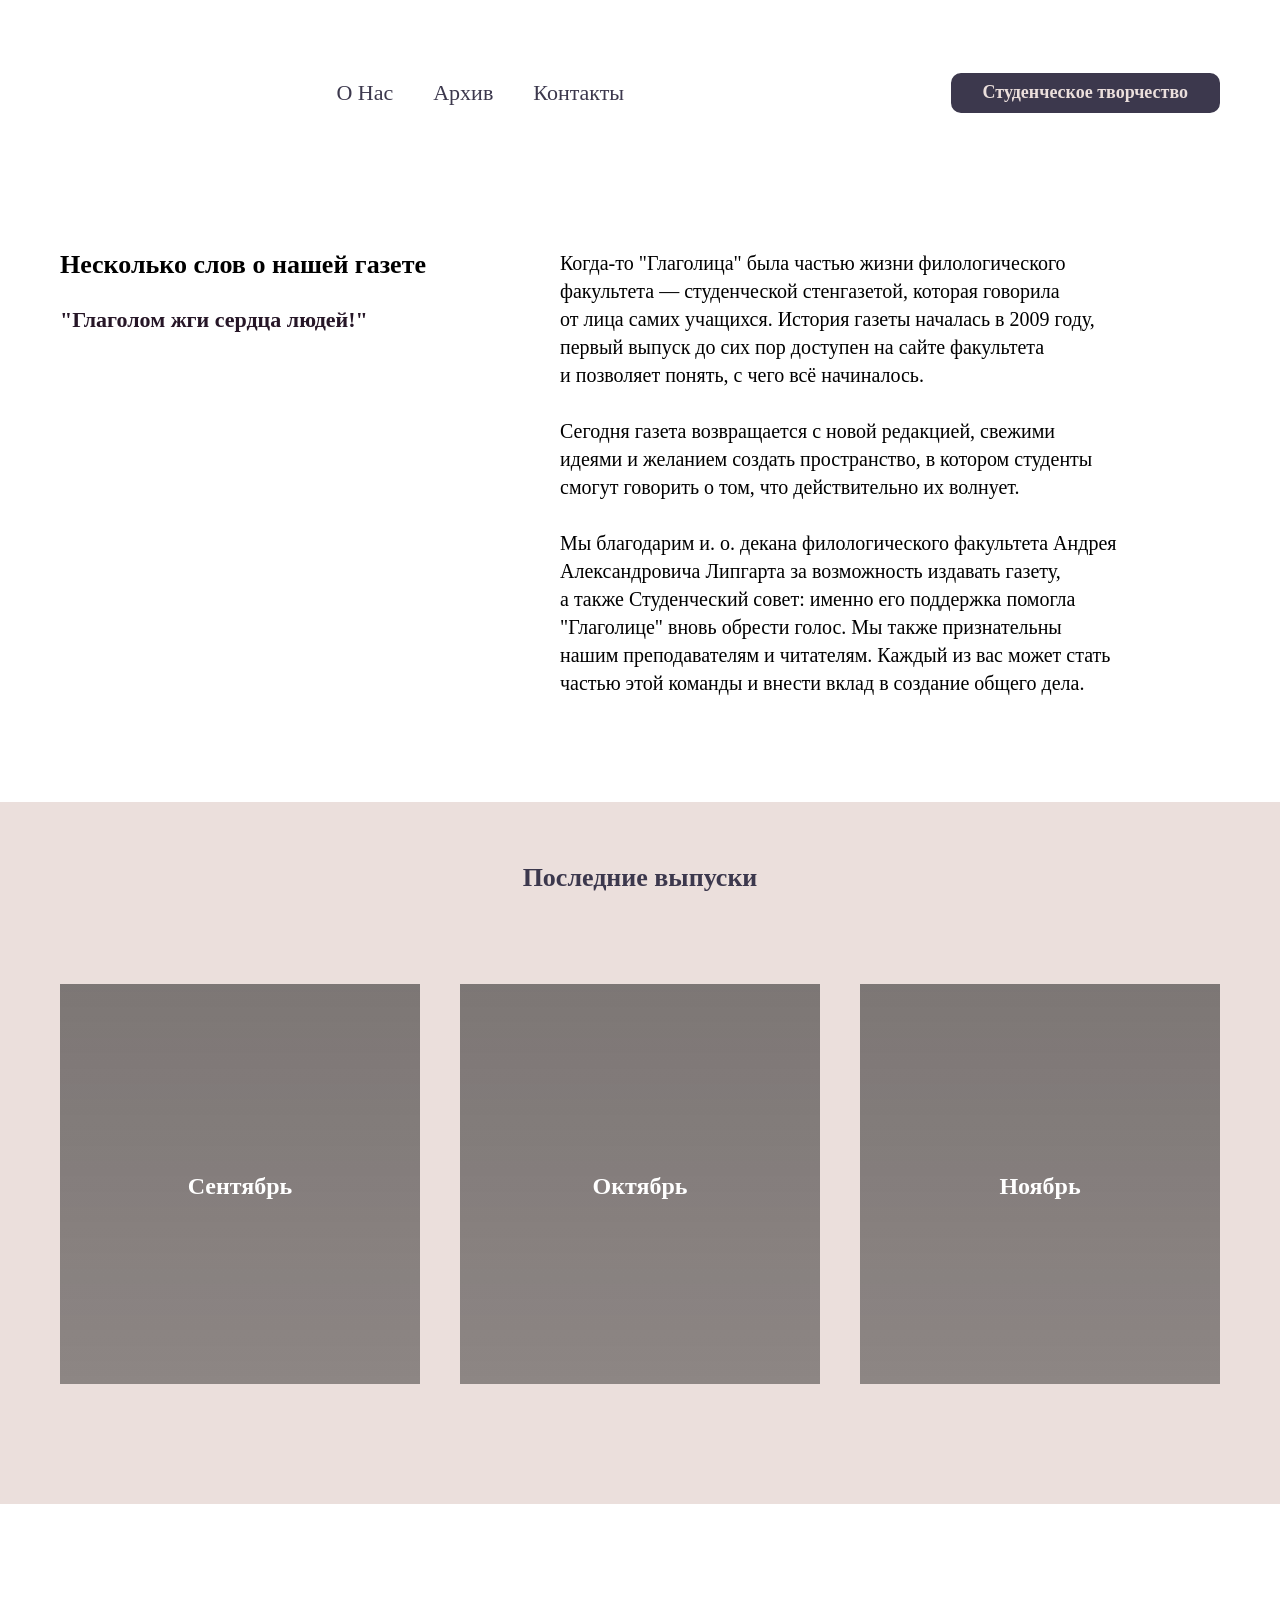
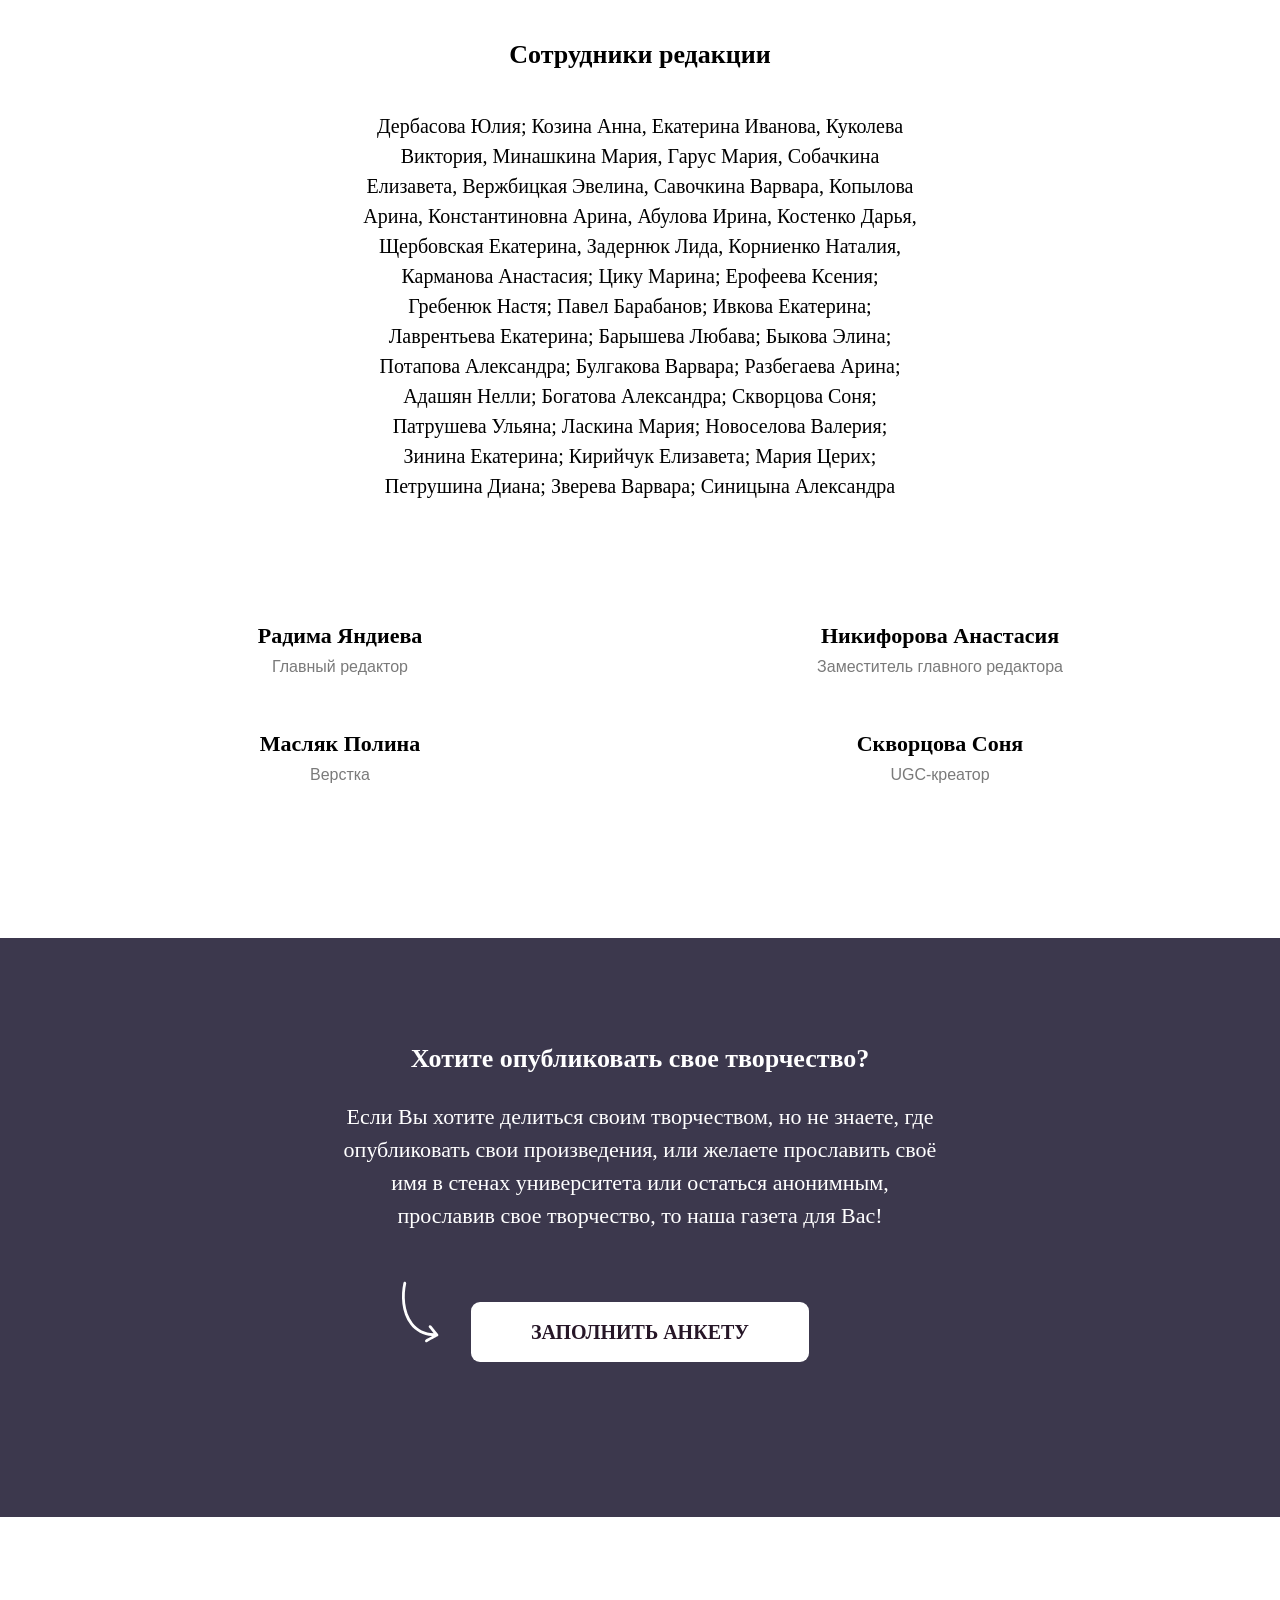
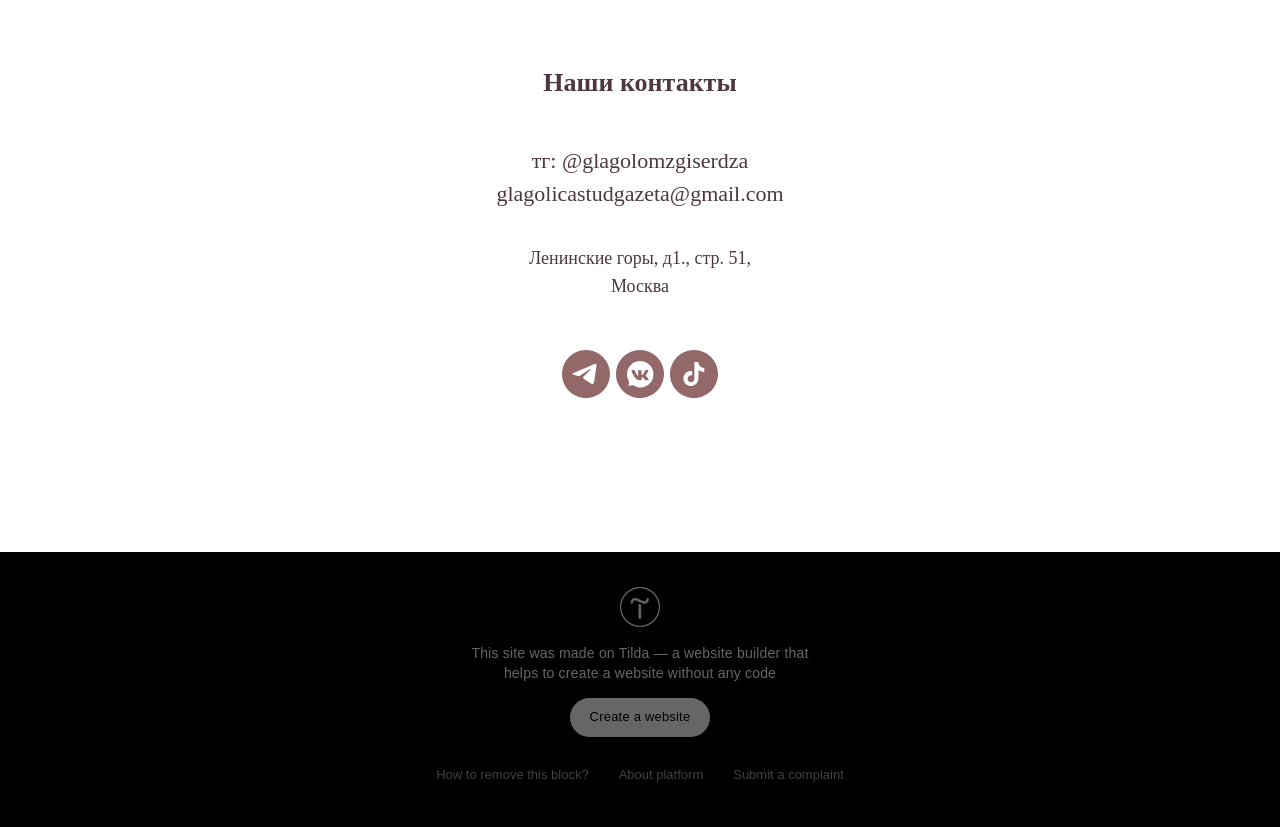
==== commit 5a5d40ea: "Update index.html" ====
--- a/index.html
+++ b/index.html
@@ -1,6 +1,7 @@
 <!DOCTYPE html>
 <!-- saved from url=(0031)https://glagolitsamsu.tilda.ws/ -->
 <html><head><meta http-equiv="Content-Type" content="text/html; charset=UTF-8">   <meta name="viewport" content="width=device-width, initial-scale=1.0"> <!--metatextblock--> <title>Студенческая газета "Глаголица"</title> <meta property="og:url" content="https://glagolitsamsu.tilda.ws"> <meta property="og:title" content="Студенческая газета &quot;Глаголица&quot;"> <meta property="og:description" content=""> <meta property="og:type" content="website"> <meta property="og:image" content="https://static.tildacdn.ink/tild6563-6462-4164-b061-323131383837/_.jpg"> <link rel="canonical" href="https://glagolitsamsu.tilda.ws/"> <!--/metatextblock--> <meta name="format-detection" content="telephone=no"> <meta http-equiv="x-dns-prefetch-control" content="on"> <link rel="dns-prefetch" href="https://ws.tildacdn.com/"> <link rel="dns-prefetch" href="https://static.tildacdn.ink/"> <meta name="robots" content="nofollow"> <!--favicons--> <link rel="shortcut icon" href="https://static.tildacdn.ink/img/tildafavicon.ico" type="image/x-icon"> <!--/favicons--> <!-- Assets --> <script type="text/javascript" async="" id="tildastatscript" src="./Студенческая газета _Глаголица__files/tilda-stat-1.0.min.js"></script><script src="./Студенческая газета _Глаголица__files/tilda-fallback-1.0.min.js" async="" charset="utf-8"></script> <link rel="stylesheet" href="./Студенческая газета _Глаголица__files/tilda-grid-3.0.min.css" type="text/css" media="all" onerror="this.loaderr='y';"> <link rel="stylesheet" href="./Студенческая газета _Глаголица__files/tilda-blocks-page280800003.min.css" type="text/css" media="all" onerror="this.loaderr='y';"> <link rel="stylesheet" href="./Студенческая газета _Глаголица__files/tilda-menusub-1.1.min.css" type="text/css" media="all" onerror="this.loaderr='y';"> <link rel="stylesheet" href="./Студенческая газета _Глаголица__files/tilda-menu-widgeticons-1.0.min.css" type="text/css" media="all" onerror="this.loaderr='y';"> <link rel="stylesheet" href="./Студенческая газета _Глаголица__files/tilda-menu-burger-1.0.min.css" type="text/css" media="all" onerror="this.loaderr='y';"> <link rel="stylesheet" href="./Студенческая газета _Глаголица__files/tilda-cards-1.0.min.css" type="text/css" media="all" onerror="this.loaderr='y';"> <link rel="stylesheet" href="./Студенческая газета _Глаголица__files/fonts-tildasans.css" type="text/css" media="all" onerror="this.loaderr='y';"> <script nomodule="" src="./Студенческая газета _Глаголица__files/tilda-polyfill-1.0.min.js" charset="utf-8"></script> <script type="text/javascript">function t_onReady(func) {if(document.readyState!='loading') {func();} else {document.addEventListener('DOMContentLoaded',func);}}
+<meta name="yandex-verification" content="a0a4ee3f1f260d27" />
 function t_onFuncLoad(funcName,okFunc,time) {if(typeof window[funcName]==='function') {okFunc();} else {setTimeout(function() {t_onFuncLoad(funcName,okFunc,time);},(time||100));}}function t_throttle(fn,threshhold,scope) {return function() {fn.apply(scope||this,arguments);};}</script> <script src="./Студенческая газета _Глаголица__files/tilda-scripts-3.0.min.js" charset="utf-8" defer="" onerror="this.loaderr='y';"></script> <script src="./Студенческая газета _Глаголица__files/tilda-blocks-page280800003.min.js" charset="utf-8" async="" onerror="this.loaderr='y';"></script> <script src="./Студенческая газета _Глаголица__files/tilda-lazyload-1.0.min.js" charset="utf-8" async="" onerror="this.loaderr='y';"></script> <script src="./Студенческая газета _Глаголица__files/hammer.min.js" charset="utf-8" async="" onerror="this.loaderr='y';"></script> <script src="./Студенческая газета _Глаголица__files/tilda-menusub-1.1.min.js" charset="utf-8" async="" onerror="this.loaderr='y';"></script> <script src="./Студенческая газета _Глаголица__files/tilda-menu-1.1.min.js" charset="utf-8" async="" onerror="this.loaderr='y';"></script> <script src="./Студенческая газета _Глаголица__files/tilda-menu-widgeticons-1.0.min.js" charset="utf-8" async="" onerror="this.loaderr='y';"></script> <script src="./Студенческая газета _Глаголица__files/tilda-menu-burger-1.0.min.js" charset="utf-8" async="" onerror="this.loaderr='y';"></script> <script src="./Студенческая газета _Глаголица__files/tilda-cards-1.0.min.js" charset="utf-8" async="" onerror="this.loaderr='y';"></script> <script src="./Студенческая газета _Глаголица__files/tilda-events-1.0.min.js" charset="utf-8" async="" onerror="this.loaderr='y';"></script> <script type="text/javascript">window.dataLayer=window.dataLayer||[];</script> <script type="text/javascript">(function() {var ttt='cebo';var tt='oog';var re=new RegExp("bot|g" + tt + "le|yandex|baidu|bing|msn|duckduckbot|teoma|slurp|crawler|spider|robot|crawling|fa" + ttt + "ok|lighthouse","i");if((re.test(navigator.userAgent))===false&&typeof(sessionStorage)!='undefined'&&sessionStorage.getItem('visited')!=='y'&&document.visibilityState){var style=document.createElement('style');style.type='text/css';style.innerHTML='@media screen and (min-width: 980px) {.t-records {opacity: 0;}.t-records_animated {-webkit-transition: opacity ease-in-out .2s;-moz-transition: opacity ease-in-out .2s;-o-transition: opacity ease-in-out .2s;transition: opacity ease-in-out .2s;}.t-records.t-records_visible {opacity: 1;}}';document.getElementsByTagName('head')[0].appendChild(style);function t_setvisRecs(){var alr=document.querySelectorAll('.t-records');Array.prototype.forEach.call(alr,function(el) {el.classList.add("t-records_animated");});setTimeout(function() {Array.prototype.forEach.call(alr,function(el) {el.classList.add("t-records_visible");});sessionStorage.setItem("visited","y");},400);}
 document.addEventListener('DOMContentLoaded',t_setvisRecs);}})();</script><style type="text/css">@media screen and (min-width: 980px) {.t-records {opacity: 0;}.t-records_animated {-webkit-transition: opacity ease-in-out .2s;-moz-transition: opacity ease-in-out .2s;-o-transition: opacity ease-in-out .2s;transition: opacity ease-in-out .2s;}.t-records.t-records_visible {opacity: 1;}}</style></head> <body class="t-body" style="margin:0;"> <!--allrecords--> <div id="allrecords" class="t-records t-records_animated t-records_visible" data-hook="blocks-collection-content-node" data-tilda-project-id="44600203" data-tilda-page-id="280800003" data-tilda-page-alias="mainpage_glagolitsa" data-tilda-formskey="1dfd26f685e04f4e516940d844600203" data-tilda-cookie="no" data-tilda-lazy="yes" data-tilda-root-zone="one" data-tilda-project-country="HU"> <div id="rec5120530303" class="r t-rec" style="opacity: 1;" data-animationappear="off" data-record-type="360"> <!-- T360 --> <style>@media screen and (min-width:980px){.t-records{opacity:0;}.t-records_animated{-webkit-transition:opacity ease-in-out .5s;-moz-transition:opacity ease-in-out .5s;-o-transition:opacity ease-in-out .5s;transition:opacity ease-in-out .5s;}.t-records.t-records_visible,.t-records .t-records{opacity:1;}}</style> <script>t_onReady(function() {var allRecords=document.querySelector('.t-records');window.addEventListener('pageshow',function(event) {if(event.persisted) {allRecords.classList.add('t-records_visible');}});var rec=document.querySelector('#rec5120530303');if(!rec) return;rec.setAttribute('data-animationappear','off');rec.style.opacity='1';allRecords.classList.add('t-records_animated');setTimeout(function() {allRecords.classList.add('t-records_visible');},200);document.addEventListener('visibilitychange',function() {if(!document.hidden) {allRecords.classList.add('t-records_visible');}});});</script> <script>t_onReady(function() {var selects='button:not(.t-submit):not(.t835__btn_next):not(.t835__btn_prev):not(.t835__btn_result):not(.t862__btn_next):not(.t862__btn_prev):not(.t862__btn_result):not(.t854__news-btn):not(.t862__btn_next),' +
 'a:not([href*="#"]):not(.carousel-control):not(.t-carousel__control):not(.t807__btn_reply):not([href^="#price"]):not([href^="javascript"]):not([href^="mailto"]):not([href^="tel"]):not([href^="link_sub"]):not(.js-feed-btn-show-more):not(.t367__opener):not([href^="https://www.dropbox.com/"])';var elements=document.querySelectorAll(selects);Array.prototype.forEach.call(elements,function(element) {var submenuLinkWrapper=element.closest('.t-menu__link-wrapper, .t-menusub__link-wrapper');var isSubmenu=element.getAttribute('data-menu-submenu-hook')||(submenuLinkWrapper&&submenuLinkWrapper.getAttribute('data-menu-submenu-hook'));if(isSubmenu) return;element.addEventListener('click',function(event) {var goTo=this.getAttribute('href');if(goTo!==null&&!goTo.startsWith('#')) {var ctrl=event.ctrlKey;var cmd=event.metaKey&&navigator.platform.indexOf('Mac')!==-1;if(!ctrl&&!cmd) {var target=this.getAttribute('target');if(target!=='_blank') {event.preventDefault();var allRecords=document.querySelector('.t-records');if(allRecords) {allRecords.classList.remove('t-records_visible');}
@@ -97,4 +98,4 @@
 rutube+='</a>';rutube+='</div>';socialWrapper.insertAdjacentHTML('beforeend',rutube);}
 else if(item.indexOf('http://')!==-1||item.indexOf('https://')!==-1) {var website='<div class="' + groupName + '-social-links__item">';website+='<a href="' + item + '" target="_blank">';if(isRoundIcon) {website+='<svg role="presentation" class="' + groupName + '-social-links__svg" width="30" height="30" viewBox="0 0 100 100" fill="none" xmlns="http://www.w3.org/2000/svg"><path fill-rule="evenodd" clip-rule="evenodd" d="M50 100c27.614 0 50-22.386 50-50S77.614 0 50 0 0 22.386 0 50s22.386 50 50 50Zm23.567-58.55v.125a24.723 24.723 0 0 1 0 16.85v.125a25.074 25.074 0 0 1-47.087 0v-.125a24.723 24.723 0 0 1 0-16.85v-.125a25.073 25.073 0 0 1 47.087 0ZM35.23 44.985h-4.663a19.608 19.608 0 0 0 0 10.03h4.663a41.946 41.946 0 0 1 0-10.03Zm.903 15.044h-3.51a20.06 20.06 0 0 0 6.017 6.444 30.466 30.466 0 0 1-2.507-6.444Zm-3.51-20.058h3.51a30.465 30.465 0 0 1 2.432-6.444 20.059 20.059 0 0 0-5.942 6.444Zm8.75 20.058a15.896 15.896 0 0 0 6.093 9.277V60.03h-6.093Zm-1.078-5.014h7.17v-10.03h-7.17a36.004 36.004 0 0 0 0 10.03Zm1.078-15.044h6.093v-9.277a15.896 15.896 0 0 0-6.093 9.277Zm22.44 0h3.51a20.06 20.06 0 0 0-6.017-6.444 30.466 30.466 0 0 1 2.508 6.444Zm-5.24 0a15.896 15.896 0 0 0-6.092-9.277v9.277h6.092Zm-6.092 20.058v9.277a15.896 15.896 0 0 0 6.092-9.277h-6.092Zm0-5.014h7.17a36.004 36.004 0 0 0 0-10.03h-7.17v10.03Zm11.408 5.014a30.466 30.466 0 0 1-2.508 6.444A20.06 20.06 0 0 0 67.4 60.03h-3.51Zm.827-5.014h4.664c.87-3.287.87-6.743 0-10.03h-4.664c.203 1.664.304 3.339.301 5.015a40.487 40.487 0 0 1-.3 5.015Z" fill="' + fill + '"/></svg>';} else {website+='<svg role="presentation" class="' + groupName + '-social-links__svg" width="30" height="30" viewBox="0 0 100 100" fill="none" xmlns="http://www.w3.org/2000/svg"><path d="M85.8219 37.1946C85.8219 37.1946 85.8219 37.1946 85.8219 37.0041C83.1366 29.6723 78.2642 23.3423 71.8637 18.8703C65.4632 14.3982 57.8436 12 50.0356 12C42.2275 12 34.6079 14.3982 28.2074 18.8703C21.8069 23.3423 16.9345 29.6723 14.2492 37.0041C14.2492 37.0041 14.2492 37.0041 14.2492 37.1946C11.2503 45.4682 11.2503 54.5318 14.2492 62.8053C14.2492 62.8053 14.2492 62.8054 14.2492 62.9959C16.9345 70.3277 21.8069 76.6577 28.2074 81.1297C34.6079 85.6018 42.2275 88 50.0356 88C57.8436 88 65.4632 85.6018 71.8637 81.1297C78.2642 76.6577 83.1366 70.3277 85.8219 62.9959C85.8219 62.9959 85.8219 62.9959 85.8219 62.8053C88.8208 54.5318 88.8208 45.4682 85.8219 37.1946V37.1946ZM20.4613 57.6222C19.1397 52.6267 19.1397 47.3733 20.4613 42.3778H27.55C26.9403 47.441 26.9403 52.559 27.55 57.6222H20.4613ZM23.5864 65.2445H28.922C29.8165 68.6434 31.0951 71.9294 32.7331 75.039C28.9955 72.4929 25.8711 69.1473 23.5864 65.2445ZM28.922 34.7555H23.5864C25.8383 30.8647 28.9227 27.52 32.6187 24.961C31.0202 28.0756 29.78 31.3614 28.922 34.7555V34.7555ZM46.1482 79.3456C41.4673 75.9106 38.1797 70.9049 36.8872 65.2445H46.1482V79.3456ZM46.1482 57.6222H35.2484C34.5372 52.5656 34.5372 47.4344 35.2484 42.3778H46.1482V57.6222ZM46.1482 34.7555H36.8872C38.1797 29.0951 41.4673 24.0894 46.1482 20.6544V34.7555ZM76.3323 34.7555H70.9967C70.1022 31.3566 68.8236 28.0706 67.1856 24.961C70.9232 27.507 74.0475 30.8527 76.3323 34.7555ZM53.7704 20.6544C58.4514 24.0894 61.7389 29.0951 63.0315 34.7555H53.7704V20.6544ZM53.7704 79.3456V65.2445H63.0315C61.7389 70.9049 58.4514 75.9106 53.7704 79.3456V79.3456ZM64.6702 57.6222H53.7704V42.3778H64.6702C65.3814 47.4344 65.3814 52.5656 64.6702 57.6222ZM67.2999 75.039C68.9379 71.9294 70.2165 68.6434 71.111 65.2445H76.4466C74.1618 69.1473 71.0375 72.4929 67.2999 75.039ZM79.4574 57.6222H72.3687C72.6787 55.0934 72.8314 52.5478 72.826 50C72.8302 47.4523 72.6775 44.9067 72.3687 42.3778H79.4574C80.779 47.3733 80.779 52.6267 79.4574 57.6222Z" fill="' + fill + '"/></svg>';}
 website+='</a>';website+='</div>';socialWrapper.insertAdjacentHTML('beforeend',website);}}</script> <script>t_onReady(function() {t_onFuncLoad('t_social_init',function() {t_social_init('4877166903','t-persons');});});</script> </div> <div id="rec4441210903" class="r t-rec t-rec_pt_105 t-rec_pt-res-480_90 t-rec_pb_135" style="padding-top:105px;padding-bottom:135px;background-color:#3c384d; " data-record-type="580" data-bg-color="#3c384d" data-animationappear="off"> <!-- T580 --> <div class="t580"> <div class="t-container"> <div class="t-col t-col_10 t-prefix_1 t-align_center"> <div class="t580__title t-title t-title_sm t-margin_auto" field="title"><div style="font-size: 26px;" data-customstyle="yes">Хотите опубликовать свое творчество?</div></div> <div class="t580__descr t-descr t-descr_xl t-margin_auto" field="descr"><div style="font-size: 22px;" data-customstyle="yes"><p style="text-align: center;">‎Если Вы хотите делиться своим творчеством, но&nbsp;не&nbsp;знаете, где опубликовать свои произведения, или&nbsp;желаете прославить своё имя в стенах университета или остаться анонимным, прославив свое творчество, то наша газета для Вас!</p></div></div> <div class="t580__buttons"> <div class="t580__buttons-wrapper t-margin_auto"> <svg role="presentation" class="t580__arrow-icon_mobile" style="fill:#ffffff;" xmlns="http://www.w3.org/2000/svg" viewBox="0 0 35 70"><path d="M31.5 47c-1.1-.9-2.7-.7-3.5.4L20.2 57V5.8c0-1.4-1.1-2.5-2.5-2.5s-2.5 1.1-2.5 2.5V57l-7.8-9.7c-.8-1-2.4-1.2-3.5-.3-1.1.9-1.2 2.4-.4 3.5l12.2 15.2c.5.6 1.2.9 1.9.9s1.5-.3 1.9-.9l12.2-15.2c1-1.1.9-2.6-.2-3.5z"></path></svg> <svg role="presentation" class="t580__arrow-icon " style="fill:#ffffff; " xmlns="http://www.w3.org/2000/svg" viewBox="0 0 80 180"><path d="M54.1 109c-.8 0-1.6-.4-2-1.1-.8-1.1-.5-2.7.6-3.5 1.3-.9 6.8-4 11.6-6.6-15.9-1.3-29.2-8.3-38.5-20.2C8.9 56 8.5 24.1 13.2 3.4c.3-1.3 1.7-2.2 3-1.9 1.3.3 2.2 1.7 1.9 3-4.5 19.6-4.2 49.8 11.6 70 9 11.5 21.5 17.7 37.2 18.4l-1.8-2.3c-1.4-1.7-2.7-3.4-4.1-5.1-.7-.9-1.5-1.9-2.3-2.9-.9-1.1-.7-2.6.4-3.5 1.1-.9 2.6-.7 3.5.4 0 0 0 .1.1.1l6.4 7.9c.5.5.9 1.1 1.4 1.7 1.5 1.8 3.1 3.6 4.4 5.6 0 .1.1.1.1.2.1.3.2.5.3.8v.6c0 .2-.1.4-.2.6-.1.1-.1.3-.2.4-.1.2-.3.4-.5.6-.1.1-.3.2-.5.3-.1 0-.1.1-.2.1-1.2.6-16 8.6-18.1 10-.5.5-1 .6-1.5.6z"></path></svg> <a class="t-btn t-btnflex t-btnflex_type_button t-btnflex_md" href="https://docs.google.com/forms/d/e/1FAIpQLSdCLrLMXZ9jmqNVBPLuQ1sQUR01KA6tB9bQWPfyuu9pPqaJmw/viewform?usp=header" target="_blank" rel="noopener"><span class="t-btnflex__text">Заполнить анкету</span> <style>#rec4441210903 .t-btnflex.t-btnflex_type_button{color:#261627;background-color:#ffffff;--border-width:0px;border-style:none !important;border-radius:9px;box-shadow:none !important;font-family:Georgia;font-size:20px;text-transform:uppercase;transition-duration:0.2s;transition-property:background-color,color,border-color,box-shadow,opacity,transform,gap;transition-timing-function:ease-in-out;}</style></a> </div> </div> </div> </div> </div> <style>#rec4441210903 .t580__title{color:#ffffff;font-family:'Georgia';}#rec4441210903 .t580__descr{color:#ffffff;max-width:600px;font-family:'Georgia';}</style> </div> <div id="rec4877136203" class="r t-rec t-rec_pt_150 t-rec_pb_150 r_hidden r_anim" style="padding-top:150px;padding-bottom:150px; " data-record-type="560"> <!-- t560--> <div class="t560"> <div class="t-container"> <div class="t-col t-col_8 t-prefix_2 t-align_center"> <div class="t560__title t-title t-title_xs" field="title"><div style="font-size: 26px;" data-customstyle="yes">Наши контакты</div></div> <div class="t560__text t-text-impact t-text-impact_xs t560__text-bottom-margin" field="text">тг: @glagolomzgiserdza<br>glagolicastudgazeta@gmail.com</div> <div class="t560__descr t-text t-text_sm" field="text2">Ленинские горы, д1., стр. 51,<br>Москва</div> <div class="t-sociallinks"> <ul role="list" class="t-sociallinks__wrapper" aria-label="Social media links"> <!-- new soclinks --><li class="t-sociallinks__item t-sociallinks__item_telegram"><a href="https://t.me/glagolomzgiserdza" target="_blank" rel="nofollow noopener" aria-label="telegram" style="width: 48px; height: 48px;"><svg class="t-sociallinks__svg" role="presentation" width="48px" height="48px" viewBox="0 0 100 100" fill="none" xmlns="http://www.w3.org/2000/svg"> <path fill-rule="evenodd" clip-rule="evenodd" d="M50 100c27.614 0 50-22.386 50-50S77.614 0 50 0 0 22.386 0 50s22.386 50 50 50Zm21.977-68.056c.386-4.38-4.24-2.576-4.24-2.576-3.415 1.414-6.937 2.85-10.497 4.302-11.04 4.503-22.444 9.155-32.159 13.734-5.268 1.932-2.184 3.864-2.184 3.864l8.351 2.577c3.855 1.16 5.91-.129 5.91-.129l17.988-12.238c6.424-4.38 4.882-.773 3.34.773l-13.49 12.882c-2.056 1.804-1.028 3.35-.129 4.123 2.55 2.249 8.82 6.364 11.557 8.16.712.467 1.185.778 1.292.858.642.515 4.111 2.834 6.424 2.319 2.313-.516 2.57-3.479 2.57-3.479l3.083-20.226c.462-3.511.993-6.886 1.417-9.582.4-2.546.705-4.485.767-5.362Z" fill="#926868"></path> </svg></a></li>&nbsp;<li class="t-sociallinks__item t-sociallinks__item_vkmessenger"><a href="https://vk.ru/club240839075" target="_blank" rel="nofollow noopener" aria-label="vkmessenger" style="width: 48px; height: 48px;"><svg class="t-sociallinks__svg" role="presentation" width="48px" height="48px" viewBox="0 0 100 100" fill="none" xmlns="http://www.w3.org/2000/svg"> <path fill-rule="evenodd" clip-rule="evenodd" d="M50 100c27.614 0 50-22.386 50-50S77.614 0 50 0 0 22.386 0 50s22.386 50 50 50Zm-5.08-76.414a48.135 48.135 0 0 0 2.187-.422c.324-.08 1.735-.153 3.134-.163 2.047-.013 3.002.067 4.89.41 7.843 1.428 13.918 5.42 18.472 12.135 1.99 2.934 3.603 7.076 4.066 10.44.313 2.276.265 7.758-.084 9.632-.373 2.006-1.503 5.362-2.424 7.2-2.132 4.25-5.556 8.135-9.378 10.638-1.183.774-3.108 1.843-3.838 2.13-.324.127-.669.291-.766.364-.387.29-3.382 1.191-5.337 1.604-1.807.382-2.488.44-5.279.445-2.862.007-3.437-.042-5.395-.455-3.863-.814-7.02-2.082-9.589-3.85-.587-.404-1.059-.363-4.407.381-3.654.812-4.57.94-4.88.682-.382-.316-.335-.8.4-4.153.749-3.409.938-4.215.702-4.867-.082-.227-.216-.436-.397-.731-2.693-4.394-3.984-9.062-3.997-14.46-.012-4.75.867-8.55 2.898-12.526.727-1.424 2.002-3.481 2.66-4.293.753-.927 4.735-4.855 5.312-5.24 2.412-1.604 2.967-1.933 4.722-2.79 1.91-.934 4.466-1.787 6.329-2.11Zm-4.47 22.33c-.949-2.514-1.303-3.314-1.605-3.615-.316-.317-.585-.352-3.088-.4-2.973-.058-3.103-.022-3.396.94-.119.39.636 3.353.932 3.657a.624.624 0 0 1 .156.375c0 .21.655 1.726 1.42 3.283.396.807 2.79 4.884 2.955 5.034.051.047.547.692 1.102 1.433 1.524 2.037 3.773 4.03 5.762 5.105 1.877 1.015 4.904 1.58 7.043 1.312 1.52-.19 1.615-.358 1.615-2.881 0-3.283.375-3.786 2.166-2.903.73.36 3.253 2.726 4.916 4.61.417.473.924.947 1.127 1.054.385.204 5.693.285 6.19.094.496-.19.516-1.17.043-2.138-.546-1.117-2.396-3.43-4.437-5.55-1.08-1.121-1.575-1.76-1.575-2.033 0-.34.841-1.897 1.161-2.15.107-.084.956-1.339 1.282-1.893.094-.16.636-1.07 1.204-2.023 1.464-2.455 1.755-3.08 1.864-4.002.088-.74.057-.84-.335-1.097-.367-.24-.822-.275-3.044-.228-2.49.051-2.631.073-3.043.46-.237.223-.479.565-.536.758-.168.565-1.947 4.025-2.2 4.278-.127.127-.23.305-.23.397 0 .281-1.514 2.377-2.339 3.24-.903.943-1.416 1.2-1.888.947-.31-.165-.326-.399-.329-4.679-.002-3.293-.06-4.617-.216-4.926l-.213-.421H45.35l-.25.447c-.24.425-.219.501.414 1.518l.666 1.07v4.3c0 4.29 0 4.3-.367 4.352-.5.07-1.505-.864-2.465-2.296-.797-1.188-2.506-4.389-2.898-5.429Z" fill="#926868"></path> </svg></a></li>&nbsp;<li class="t-sociallinks__item t-sociallinks__item_tiktok"><a href="https://www.tiktok.com/@glagolicaa?_r=1&amp;_t=ZS-9ATBMBFxBjt" target="_blank" rel="nofollow noopener" aria-label="tiktok" style="width: 48px; height: 48px;"><svg class="t-sociallinks__svg" role="presentation" width="48px" height="48px" viewBox="0 0 100 100" fill="none" xmlns="http://www.w3.org/2000/svg"> <path fill-rule="evenodd" clip-rule="evenodd" d="M50 100c27.614 0 50-22.386 50-50S77.614 0 50 0 0 22.386 0 50s22.386 50 50 50Zm5.495-74.986c-1.555.002-3.113.004-4.676.028l.001.002c-.04 5.37-.038 10.742-.035 16.12.001 3.007.003 6.015-.004 9.026-.006 1.01-.005 2.019-.004 3.027.002 2.712.005 5.421-.144 8.138-.022.754-.4 1.417-.767 2.06l-.088.154c-1.212 1.977-3.442 3.327-5.769 3.352-3.51.31-6.797-2.563-7.292-5.982-.004-.167-.01-.336-.016-.505-.034-.964-.069-1.948.298-2.846.522-1.482 1.524-2.791 2.843-3.646 1.806-1.255 4.222-1.442 6.29-.773 0-1.318.022-2.636.044-3.953.03-1.767.06-3.534.036-5.303-4.525-.846-9.358.585-12.808 3.59-3.044 2.58-5.005 6.372-5.38 10.336a34.879 34.879 0 0 0 .025 3.1c.431 4.876 3.392 9.418 7.6 11.9 2.54 1.496 5.516 2.309 8.496 2.139 4.858-.082 9.588-2.686 12.313-6.682 1.694-2.4 2.655-5.299 2.818-8.211.042-4.001.04-8.01.036-12.023 0-2.068-.002-4.138.003-6.208 1.082.708 2.189 1.4 3.376 1.938 2.727 1.293 5.746 1.919 8.75 2.017v-8.39c-3.206-.357-6.501-1.415-8.83-3.726-2.335-2.255-3.482-5.504-3.646-8.693-1.156.01-2.312.012-3.47.014Z" fill="#926868"></path> </svg></a></li><!-- /new soclinks --> </ul> </div> </div> </div> </div> <style>#rec4877136203 .t560__title{color:#4e3742;font-family:'Georgia';}#rec4877136203 .t560__text{font-size:22px;color:#4e3742;font-family:'Georgia';}#rec4877136203 .t560__descr{color:#4e3742;font-family:'Georgia';}</style> </div> </div> <!--/allrecords--> <!-- Tilda copyright. Don't remove this line --> <div class="t-tildalabel t-tildalabel-free" id="tildacopy" data-tilda-sign="44600203#280800003" style="display: block !important; visibility: visible !important; position: relative !important; width: 100% !important; pointer-events: all !important; opacity: 1 !important; margin: 0 !important; z-index: 1 !important"> <div class="t-tildalabel-free__main"> <a href="https://tilda.cc/" target="_blank" style="padding-bottom:12px; display: block;" rel="noopener"><img alt="" style="width:40px;" src="./Студенческая газета _Глаголица__files/tildacopy.png" fetchpriority="low"></a> <div style="padding-bottom: 15px;">This site was made on <a href="https://tilda.cc/" target="_blank" style="text-decoration: none; color:inherit;" rel="noopener">Tilda — a website builder</a> that helps to&nbsp;create a&nbsp;website without any code</div> <a href="https://tilda.cc/registration/" target="_blank" style="display: inline-block; padding: 10px 20px; font-size: 13px; border-radius: 50px; background-color: #fff; color:#000; text-decoration: none;" rel="noopener">Create a website</a> </div> <div class="t-tildalabel-free__links-wr"> <a class="t-tildalabel-free__txt-link" href="https://help.tilda.cc/white-label" target="_blank" rel="noopener">How to remove this block?</a> <a class="t-tildalabel-free__txt-link" href="https://tilda.cc/" target="_blank" rel="noopener">About platform</a> <a class="t-tildalabel-free__txt-link" href="https://tilda.cc/abuse/" target="_blank" rel="noopener">Submit a complaint</a> </div> </div> <!-- Stat --> <script type="text/javascript">if(!window.mainTracker) {window.mainTracker='tilda';}
-window.tildastatcookie='no';setTimeout(function(){(function(d,w,k,o,g) {var n=d.getElementsByTagName(o)[0],s=d.createElement(o),f=function(){n.parentNode.insertBefore(s,n);};s.type="text/javascript";s.async=true;s.key=k;s.id="tildastatscript";s.src=g;if(w.opera=="[object Opera]") {d.addEventListener("DOMContentLoaded",f,false);} else {f();}})(document,window,'8dd33367eb702d32a0e23e9a3af143d6','script','https://static.tildacdn.ink/js/tilda-stat-1.0.min.js');},2000);</script>  <div class="t360__progress" style="display: none;"><div class="t360__bar t360__barprogressfinished t360__barprogresshidden"></div></div></body></html>+window.tildastatcookie='no';setTimeout(function(){(function(d,w,k,o,g) {var n=d.getElementsByTagName(o)[0],s=d.createElement(o),f=function(){n.parentNode.insertBefore(s,n);};s.type="text/javascript";s.async=true;s.key=k;s.id="tildastatscript";s.src=g;if(w.opera=="[object Opera]") {d.addEventListener("DOMContentLoaded",f,false);} else {f();}})(document,window,'8dd33367eb702d32a0e23e9a3af143d6','script','https://static.tildacdn.ink/js/tilda-stat-1.0.min.js');},2000);</script>  <div class="t360__progress" style="display: none;"><div class="t360__bar t360__barprogressfinished t360__barprogresshidden"></div></div></body></html>
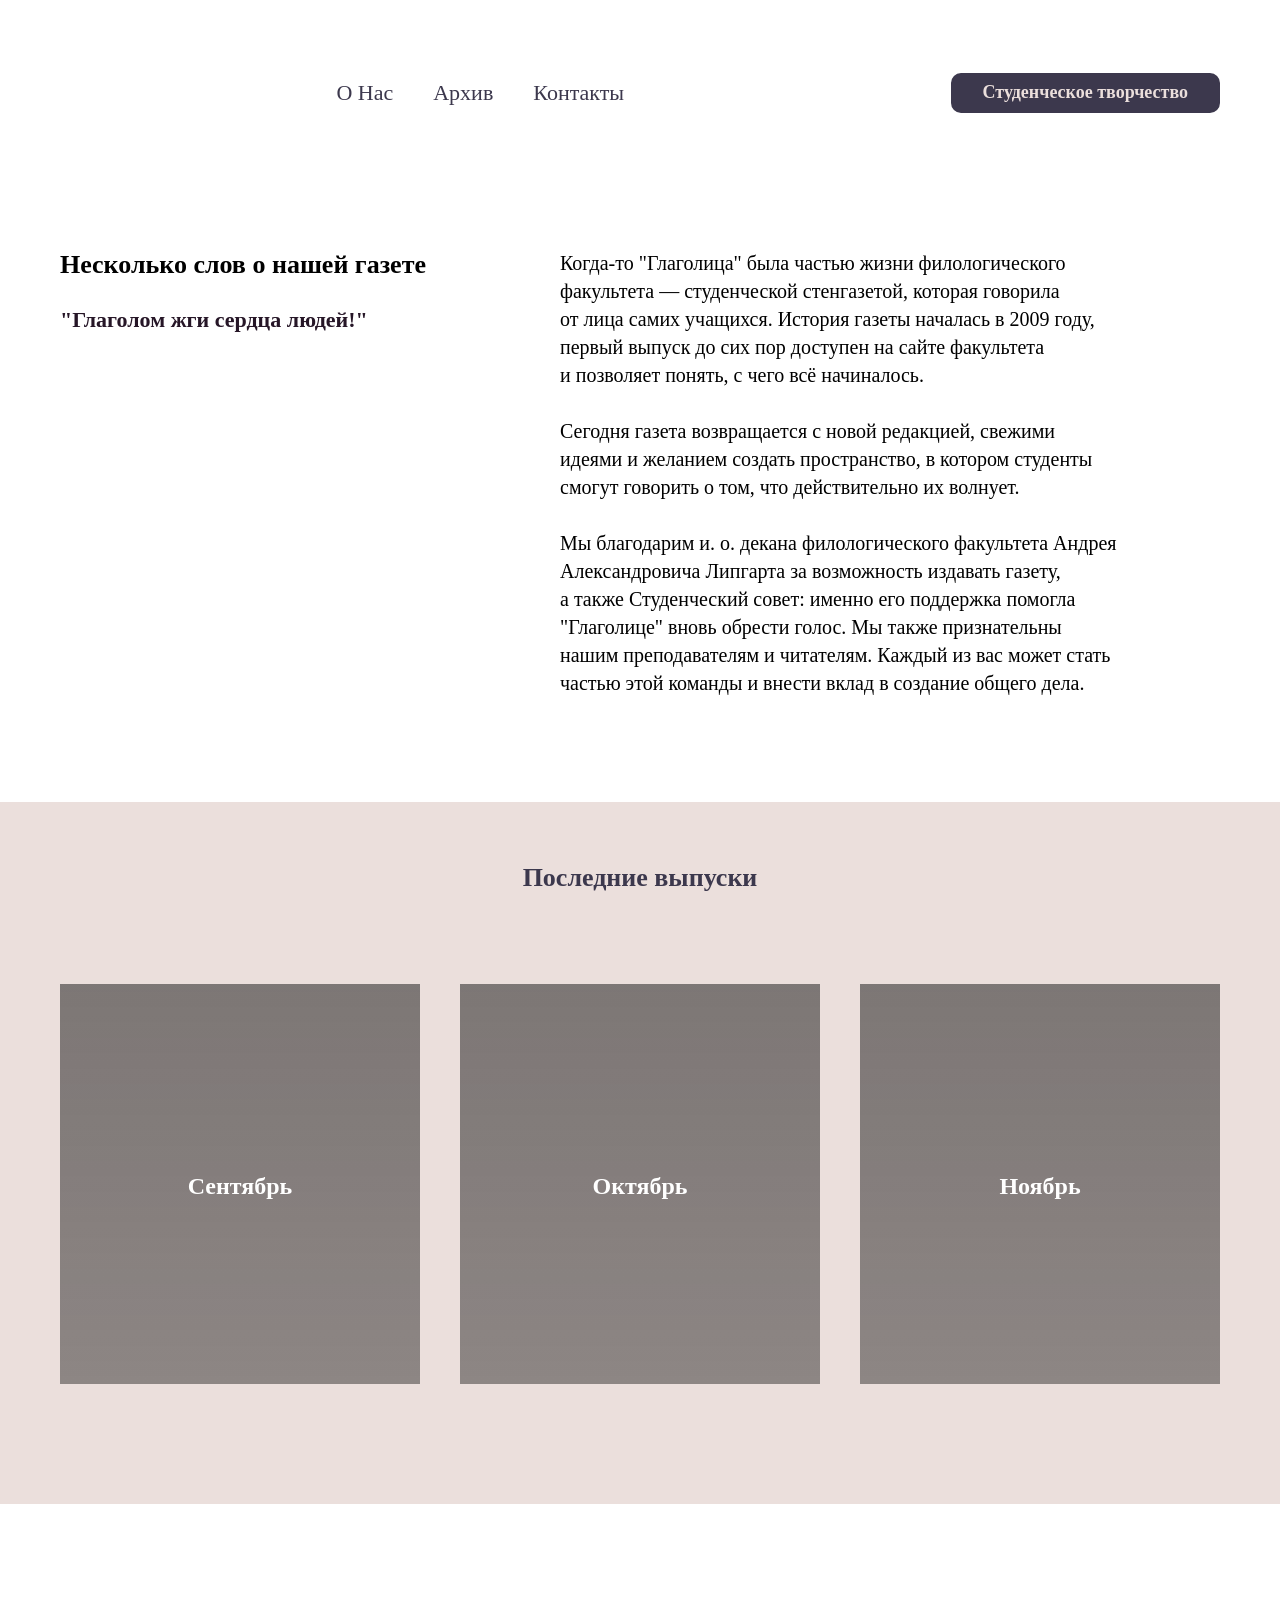
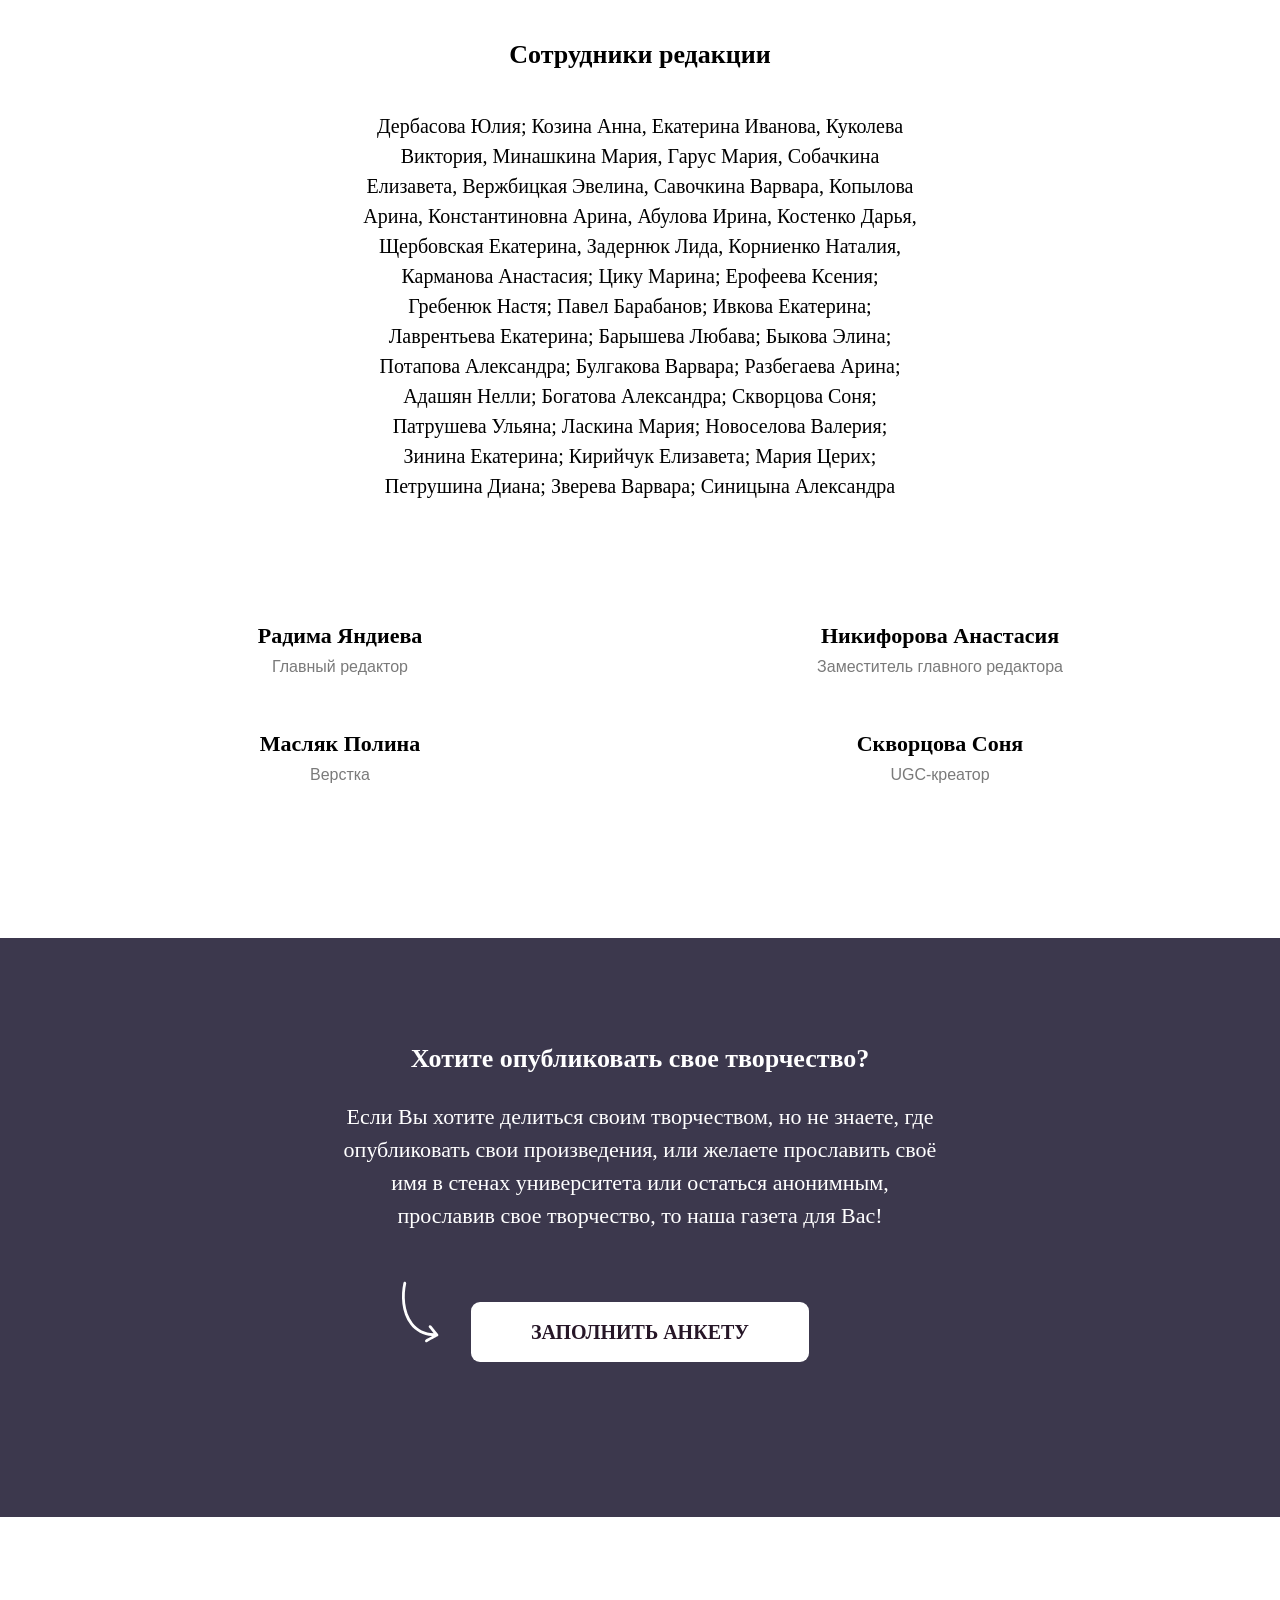
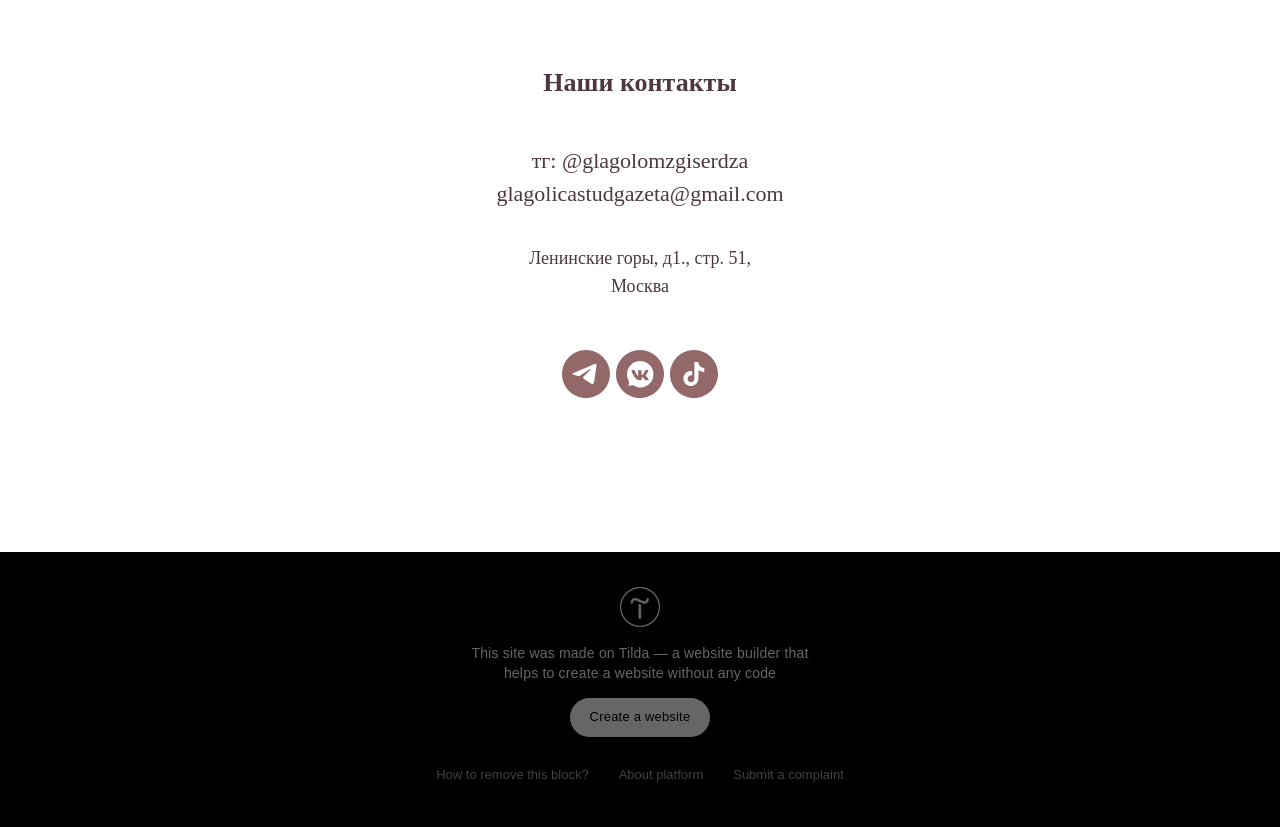
==== commit 7a0c48fc: "Update index.html" ====
--- a/index.html
+++ b/index.html
@@ -1,7 +1,6 @@
 <!DOCTYPE html>
 <!-- saved from url=(0031)https://glagolitsamsu.tilda.ws/ -->
-<html><head><meta http-equiv="Content-Type" content="text/html; charset=UTF-8">   <meta name="viewport" content="width=device-width, initial-scale=1.0"> <!--metatextblock--> <title>Студенческая газета "Глаголица"</title> <meta property="og:url" content="https://glagolitsamsu.tilda.ws"> <meta property="og:title" content="Студенческая газета &quot;Глаголица&quot;"> <meta property="og:description" content=""> <meta property="og:type" content="website"> <meta property="og:image" content="https://static.tildacdn.ink/tild6563-6462-4164-b061-323131383837/_.jpg"> <link rel="canonical" href="https://glagolitsamsu.tilda.ws/"> <!--/metatextblock--> <meta name="format-detection" content="telephone=no"> <meta http-equiv="x-dns-prefetch-control" content="on"> <link rel="dns-prefetch" href="https://ws.tildacdn.com/"> <link rel="dns-prefetch" href="https://static.tildacdn.ink/"> <meta name="robots" content="nofollow"> <!--favicons--> <link rel="shortcut icon" href="https://static.tildacdn.ink/img/tildafavicon.ico" type="image/x-icon"> <!--/favicons--> <!-- Assets --> <script type="text/javascript" async="" id="tildastatscript" src="./Студенческая газета _Глаголица__files/tilda-stat-1.0.min.js"></script><script src="./Студенческая газета _Глаголица__files/tilda-fallback-1.0.min.js" async="" charset="utf-8"></script> <link rel="stylesheet" href="./Студенческая газета _Глаголица__files/tilda-grid-3.0.min.css" type="text/css" media="all" onerror="this.loaderr='y';"> <link rel="stylesheet" href="./Студенческая газета _Глаголица__files/tilda-blocks-page280800003.min.css" type="text/css" media="all" onerror="this.loaderr='y';"> <link rel="stylesheet" href="./Студенческая газета _Глаголица__files/tilda-menusub-1.1.min.css" type="text/css" media="all" onerror="this.loaderr='y';"> <link rel="stylesheet" href="./Студенческая газета _Глаголица__files/tilda-menu-widgeticons-1.0.min.css" type="text/css" media="all" onerror="this.loaderr='y';"> <link rel="stylesheet" href="./Студенческая газета _Глаголица__files/tilda-menu-burger-1.0.min.css" type="text/css" media="all" onerror="this.loaderr='y';"> <link rel="stylesheet" href="./Студенческая газета _Глаголица__files/tilda-cards-1.0.min.css" type="text/css" media="all" onerror="this.loaderr='y';"> <link rel="stylesheet" href="./Студенческая газета _Глаголица__files/fonts-tildasans.css" type="text/css" media="all" onerror="this.loaderr='y';"> <script nomodule="" src="./Студенческая газета _Глаголица__files/tilda-polyfill-1.0.min.js" charset="utf-8"></script> <script type="text/javascript">function t_onReady(func) {if(document.readyState!='loading') {func();} else {document.addEventListener('DOMContentLoaded',func);}}
-<meta name="yandex-verification" content="a0a4ee3f1f260d27" />
+<html><head><meta name="yandex-verification" content="a0a4ee3f1f260d27" /><meta http-equiv="Content-Type" content="text/html; charset=UTF-8">   <meta name="viewport" content="width=device-width, initial-scale=1.0"> <!--metatextblock--> <title>Студенческая газета "Глаголица"</title> <meta property="og:url" content="https://glagolitsamsu.tilda.ws"> <meta property="og:title" content="Студенческая газета &quot;Глаголица&quot;"> <meta property="og:description" content=""> <meta property="og:type" content="website"> <meta property="og:image" content="https://static.tildacdn.ink/tild6563-6462-4164-b061-323131383837/_.jpg"> <link rel="canonical" href="https://glagolitsamsu.tilda.ws/"> <!--/metatextblock--> <meta name="format-detection" content="telephone=no"> <meta http-equiv="x-dns-prefetch-control" content="on"> <link rel="dns-prefetch" href="https://ws.tildacdn.com/"> <link rel="dns-prefetch" href="https://static.tildacdn.ink/"> <meta name="robots" content="nofollow"> <!--favicons--> <link rel="shortcut icon" href="https://static.tildacdn.ink/img/tildafavicon.ico" type="image/x-icon"> <!--/favicons--> <!-- Assets --> <script type="text/javascript" async="" id="tildastatscript" src="./Студенческая газета _Глаголица__files/tilda-stat-1.0.min.js"></script><script src="./Студенческая газета _Глаголица__files/tilda-fallback-1.0.min.js" async="" charset="utf-8"></script> <link rel="stylesheet" href="./Студенческая газета _Глаголица__files/tilda-grid-3.0.min.css" type="text/css" media="all" onerror="this.loaderr='y';"> <link rel="stylesheet" href="./Студенческая газета _Глаголица__files/tilda-blocks-page280800003.min.css" type="text/css" media="all" onerror="this.loaderr='y';"> <link rel="stylesheet" href="./Студенческая газета _Глаголица__files/tilda-menusub-1.1.min.css" type="text/css" media="all" onerror="this.loaderr='y';"> <link rel="stylesheet" href="./Студенческая газета _Глаголица__files/tilda-menu-widgeticons-1.0.min.css" type="text/css" media="all" onerror="this.loaderr='y';"> <link rel="stylesheet" href="./Студенческая газета _Глаголица__files/tilda-menu-burger-1.0.min.css" type="text/css" media="all" onerror="this.loaderr='y';"> <link rel="stylesheet" href="./Студенческая газета _Глаголица__files/tilda-cards-1.0.min.css" type="text/css" media="all" onerror="this.loaderr='y';"> <link rel="stylesheet" href="./Студенческая газета _Глаголица__files/fonts-tildasans.css" type="text/css" media="all" onerror="this.loaderr='y';"> <script nomodule="" src="./Студенческая газета _Глаголица__files/tilda-polyfill-1.0.min.js" charset="utf-8"></script> <script type="text/javascript">function t_onReady(func) {if(document.readyState!='loading') {func();} else {document.addEventListener('DOMContentLoaded',func);}}
 function t_onFuncLoad(funcName,okFunc,time) {if(typeof window[funcName]==='function') {okFunc();} else {setTimeout(function() {t_onFuncLoad(funcName,okFunc,time);},(time||100));}}function t_throttle(fn,threshhold,scope) {return function() {fn.apply(scope||this,arguments);};}</script> <script src="./Студенческая газета _Глаголица__files/tilda-scripts-3.0.min.js" charset="utf-8" defer="" onerror="this.loaderr='y';"></script> <script src="./Студенческая газета _Глаголица__files/tilda-blocks-page280800003.min.js" charset="utf-8" async="" onerror="this.loaderr='y';"></script> <script src="./Студенческая газета _Глаголица__files/tilda-lazyload-1.0.min.js" charset="utf-8" async="" onerror="this.loaderr='y';"></script> <script src="./Студенческая газета _Глаголица__files/hammer.min.js" charset="utf-8" async="" onerror="this.loaderr='y';"></script> <script src="./Студенческая газета _Глаголица__files/tilda-menusub-1.1.min.js" charset="utf-8" async="" onerror="this.loaderr='y';"></script> <script src="./Студенческая газета _Глаголица__files/tilda-menu-1.1.min.js" charset="utf-8" async="" onerror="this.loaderr='y';"></script> <script src="./Студенческая газета _Глаголица__files/tilda-menu-widgeticons-1.0.min.js" charset="utf-8" async="" onerror="this.loaderr='y';"></script> <script src="./Студенческая газета _Глаголица__files/tilda-menu-burger-1.0.min.js" charset="utf-8" async="" onerror="this.loaderr='y';"></script> <script src="./Студенческая газета _Глаголица__files/tilda-cards-1.0.min.js" charset="utf-8" async="" onerror="this.loaderr='y';"></script> <script src="./Студенческая газета _Глаголица__files/tilda-events-1.0.min.js" charset="utf-8" async="" onerror="this.loaderr='y';"></script> <script type="text/javascript">window.dataLayer=window.dataLayer||[];</script> <script type="text/javascript">(function() {var ttt='cebo';var tt='oog';var re=new RegExp("bot|g" + tt + "le|yandex|baidu|bing|msn|duckduckbot|teoma|slurp|crawler|spider|robot|crawling|fa" + ttt + "ok|lighthouse","i");if((re.test(navigator.userAgent))===false&&typeof(sessionStorage)!='undefined'&&sessionStorage.getItem('visited')!=='y'&&document.visibilityState){var style=document.createElement('style');style.type='text/css';style.innerHTML='@media screen and (min-width: 980px) {.t-records {opacity: 0;}.t-records_animated {-webkit-transition: opacity ease-in-out .2s;-moz-transition: opacity ease-in-out .2s;-o-transition: opacity ease-in-out .2s;transition: opacity ease-in-out .2s;}.t-records.t-records_visible {opacity: 1;}}';document.getElementsByTagName('head')[0].appendChild(style);function t_setvisRecs(){var alr=document.querySelectorAll('.t-records');Array.prototype.forEach.call(alr,function(el) {el.classList.add("t-records_animated");});setTimeout(function() {Array.prototype.forEach.call(alr,function(el) {el.classList.add("t-records_visible");});sessionStorage.setItem("visited","y");},400);}
 document.addEventListener('DOMContentLoaded',t_setvisRecs);}})();</script><style type="text/css">@media screen and (min-width: 980px) {.t-records {opacity: 0;}.t-records_animated {-webkit-transition: opacity ease-in-out .2s;-moz-transition: opacity ease-in-out .2s;-o-transition: opacity ease-in-out .2s;transition: opacity ease-in-out .2s;}.t-records.t-records_visible {opacity: 1;}}</style></head> <body class="t-body" style="margin:0;"> <!--allrecords--> <div id="allrecords" class="t-records t-records_animated t-records_visible" data-hook="blocks-collection-content-node" data-tilda-project-id="44600203" data-tilda-page-id="280800003" data-tilda-page-alias="mainpage_glagolitsa" data-tilda-formskey="1dfd26f685e04f4e516940d844600203" data-tilda-cookie="no" data-tilda-lazy="yes" data-tilda-root-zone="one" data-tilda-project-country="HU"> <div id="rec5120530303" class="r t-rec" style="opacity: 1;" data-animationappear="off" data-record-type="360"> <!-- T360 --> <style>@media screen and (min-width:980px){.t-records{opacity:0;}.t-records_animated{-webkit-transition:opacity ease-in-out .5s;-moz-transition:opacity ease-in-out .5s;-o-transition:opacity ease-in-out .5s;transition:opacity ease-in-out .5s;}.t-records.t-records_visible,.t-records .t-records{opacity:1;}}</style> <script>t_onReady(function() {var allRecords=document.querySelector('.t-records');window.addEventListener('pageshow',function(event) {if(event.persisted) {allRecords.classList.add('t-records_visible');}});var rec=document.querySelector('#rec5120530303');if(!rec) return;rec.setAttribute('data-animationappear','off');rec.style.opacity='1';allRecords.classList.add('t-records_animated');setTimeout(function() {allRecords.classList.add('t-records_visible');},200);document.addEventListener('visibilitychange',function() {if(!document.hidden) {allRecords.classList.add('t-records_visible');}});});</script> <script>t_onReady(function() {var selects='button:not(.t-submit):not(.t835__btn_next):not(.t835__btn_prev):not(.t835__btn_result):not(.t862__btn_next):not(.t862__btn_prev):not(.t862__btn_result):not(.t854__news-btn):not(.t862__btn_next),' +
 'a:not([href*="#"]):not(.carousel-control):not(.t-carousel__control):not(.t807__btn_reply):not([href^="#price"]):not([href^="javascript"]):not([href^="mailto"]):not([href^="tel"]):not([href^="link_sub"]):not(.js-feed-btn-show-more):not(.t367__opener):not([href^="https://www.dropbox.com/"])';var elements=document.querySelectorAll(selects);Array.prototype.forEach.call(elements,function(element) {var submenuLinkWrapper=element.closest('.t-menu__link-wrapper, .t-menusub__link-wrapper');var isSubmenu=element.getAttribute('data-menu-submenu-hook')||(submenuLinkWrapper&&submenuLinkWrapper.getAttribute('data-menu-submenu-hook'));if(isSubmenu) return;element.addEventListener('click',function(event) {var goTo=this.getAttribute('href');if(goTo!==null&&!goTo.startsWith('#')) {var ctrl=event.ctrlKey;var cmd=event.metaKey&&navigator.platform.indexOf('Mac')!==-1;if(!ctrl&&!cmd) {var target=this.getAttribute('target');if(target!=='_blank') {event.preventDefault();var allRecords=document.querySelector('.t-records');if(allRecords) {allRecords.classList.remove('t-records_visible');}
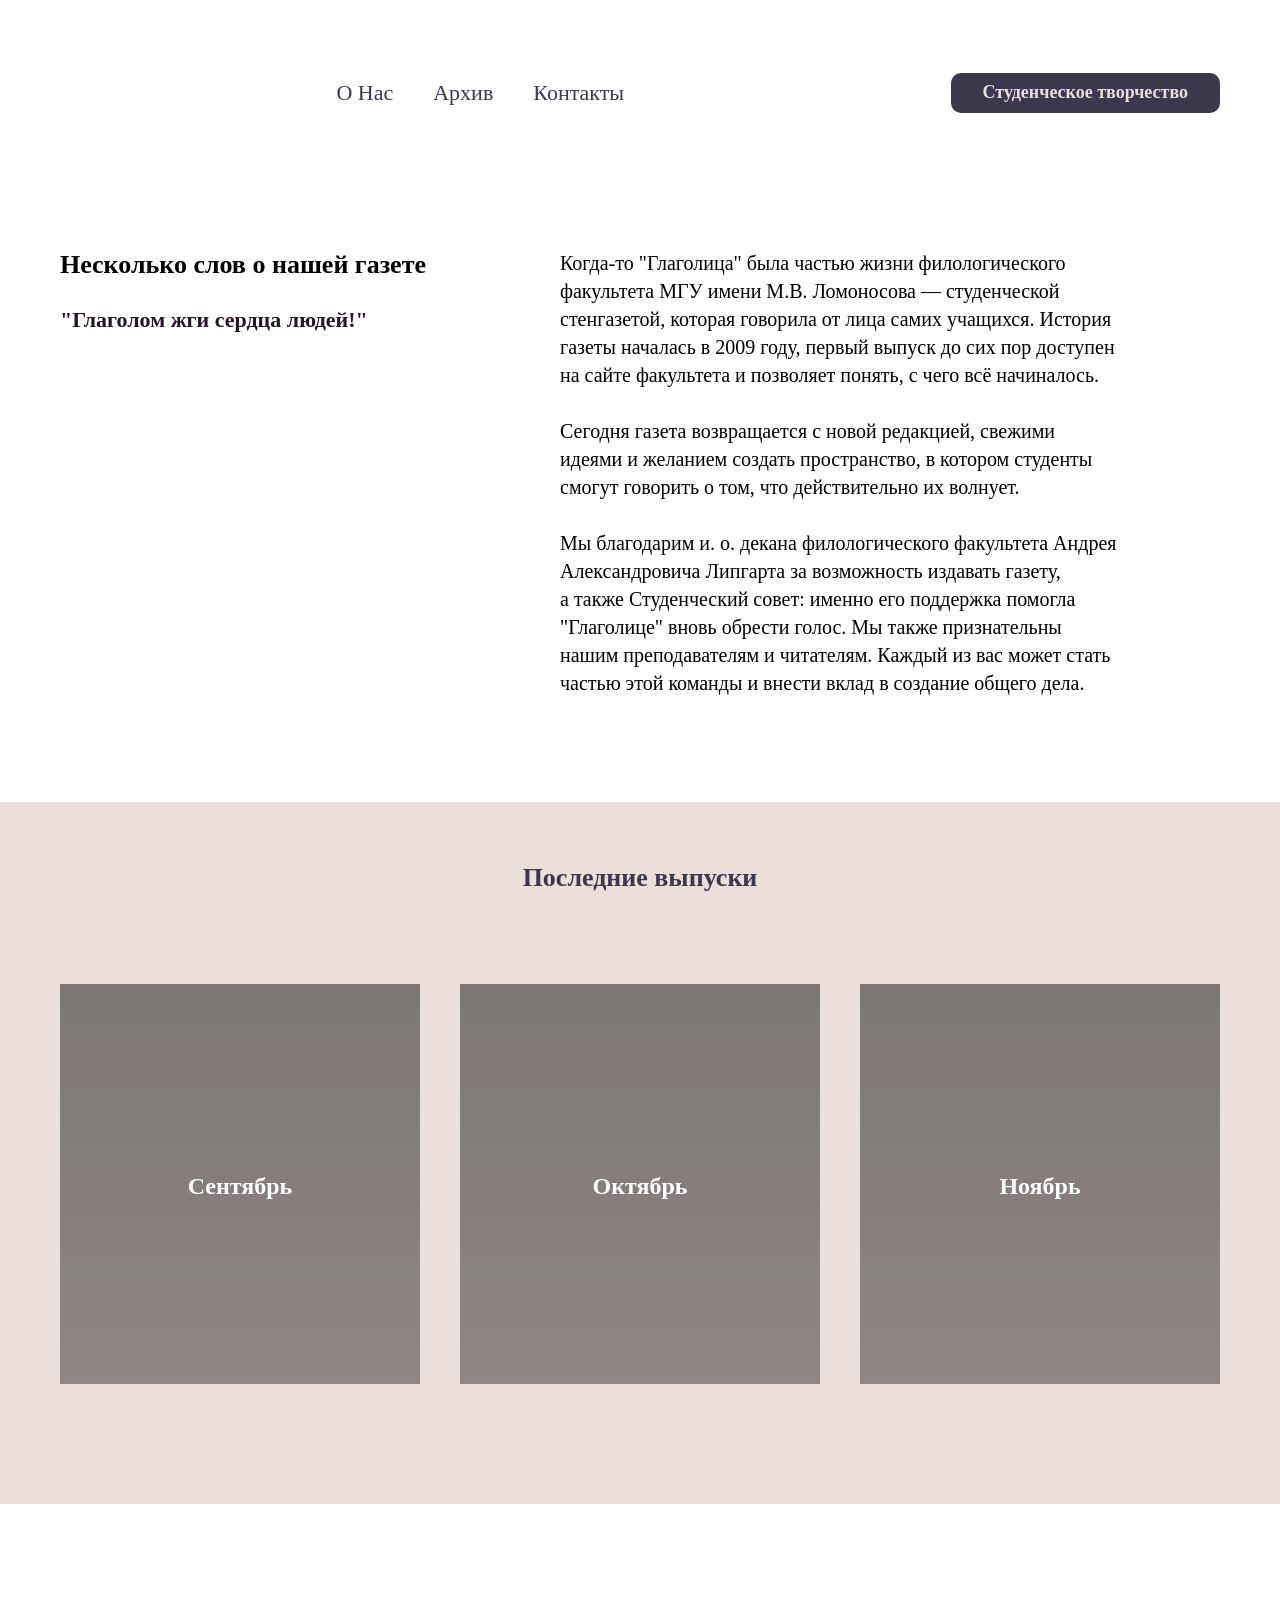
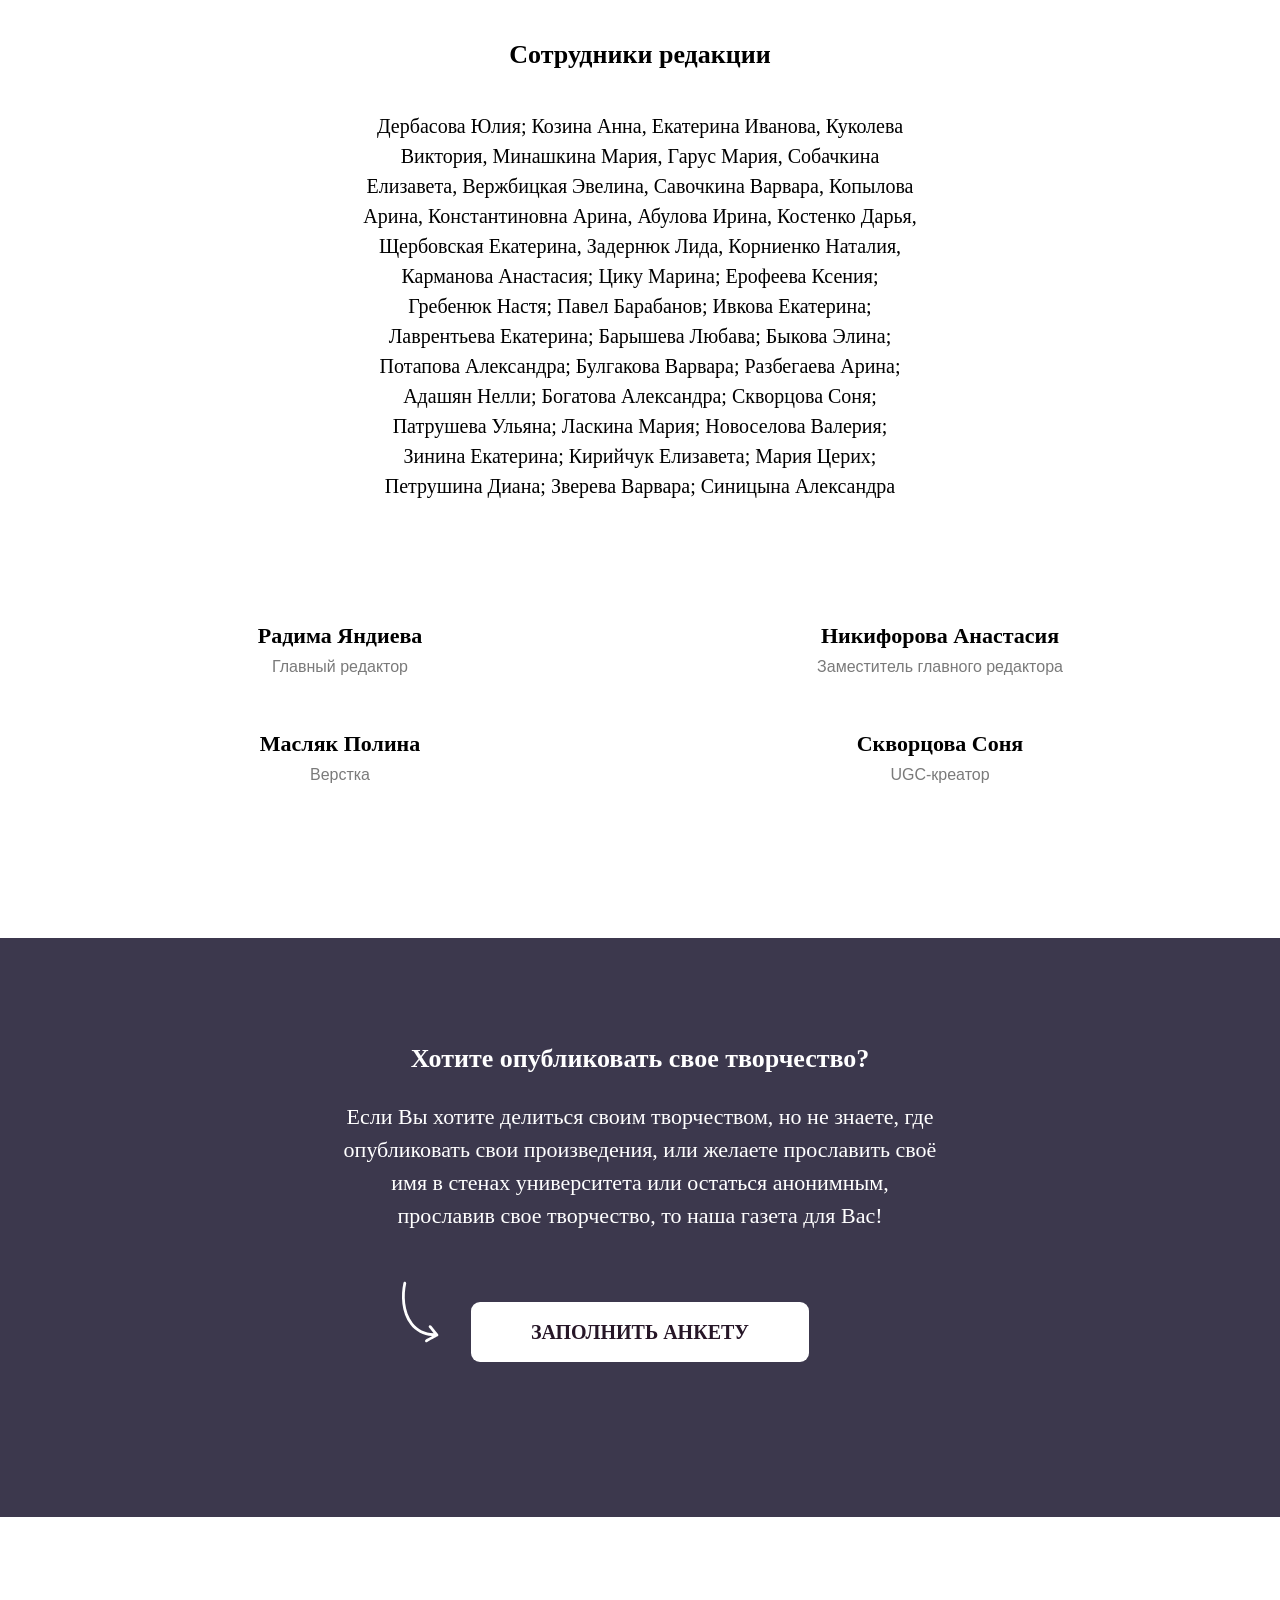
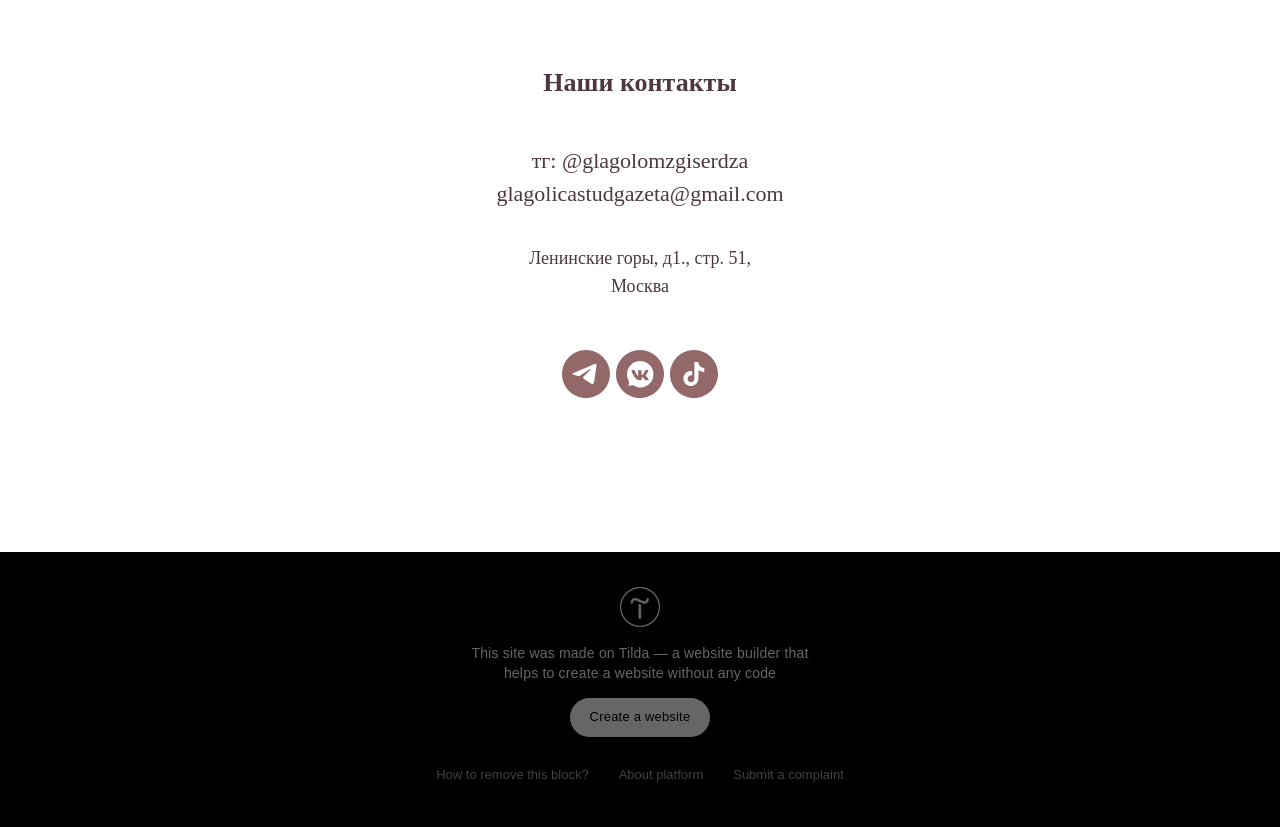
==== commit 1444f768: "Update index.html" ====
--- a/index.html
+++ b/index.html
@@ -1,6 +1,6 @@
 <!DOCTYPE html>
 <!-- saved from url=(0031)https://glagolitsamsu.tilda.ws/ -->
-<html><head><meta name="yandex-verification" content="a0a4ee3f1f260d27" /><meta http-equiv="Content-Type" content="text/html; charset=UTF-8">   <meta name="viewport" content="width=device-width, initial-scale=1.0"> <!--metatextblock--> <title>Студенческая газета "Глаголица"</title> <meta property="og:url" content="https://glagolitsamsu.tilda.ws"> <meta property="og:title" content="Студенческая газета &quot;Глаголица&quot;"> <meta property="og:description" content=""> <meta property="og:type" content="website"> <meta property="og:image" content="https://static.tildacdn.ink/tild6563-6462-4164-b061-323131383837/_.jpg"> <link rel="canonical" href="https://glagolitsamsu.tilda.ws/"> <!--/metatextblock--> <meta name="format-detection" content="telephone=no"> <meta http-equiv="x-dns-prefetch-control" content="on"> <link rel="dns-prefetch" href="https://ws.tildacdn.com/"> <link rel="dns-prefetch" href="https://static.tildacdn.ink/"> <meta name="robots" content="nofollow"> <!--favicons--> <link rel="shortcut icon" href="https://static.tildacdn.ink/img/tildafavicon.ico" type="image/x-icon"> <!--/favicons--> <!-- Assets --> <script type="text/javascript" async="" id="tildastatscript" src="./Студенческая газета _Глаголица__files/tilda-stat-1.0.min.js"></script><script src="./Студенческая газета _Глаголица__files/tilda-fallback-1.0.min.js" async="" charset="utf-8"></script> <link rel="stylesheet" href="./Студенческая газета _Глаголица__files/tilda-grid-3.0.min.css" type="text/css" media="all" onerror="this.loaderr='y';"> <link rel="stylesheet" href="./Студенческая газета _Глаголица__files/tilda-blocks-page280800003.min.css" type="text/css" media="all" onerror="this.loaderr='y';"> <link rel="stylesheet" href="./Студенческая газета _Глаголица__files/tilda-menusub-1.1.min.css" type="text/css" media="all" onerror="this.loaderr='y';"> <link rel="stylesheet" href="./Студенческая газета _Глаголица__files/tilda-menu-widgeticons-1.0.min.css" type="text/css" media="all" onerror="this.loaderr='y';"> <link rel="stylesheet" href="./Студенческая газета _Глаголица__files/tilda-menu-burger-1.0.min.css" type="text/css" media="all" onerror="this.loaderr='y';"> <link rel="stylesheet" href="./Студенческая газета _Глаголица__files/tilda-cards-1.0.min.css" type="text/css" media="all" onerror="this.loaderr='y';"> <link rel="stylesheet" href="./Студенческая газета _Глаголица__files/fonts-tildasans.css" type="text/css" media="all" onerror="this.loaderr='y';"> <script nomodule="" src="./Студенческая газета _Глаголица__files/tilda-polyfill-1.0.min.js" charset="utf-8"></script> <script type="text/javascript">function t_onReady(func) {if(document.readyState!='loading') {func();} else {document.addEventListener('DOMContentLoaded',func);}}
+<html><head><meta name="yandex-verification" content="a0a4ee3f1f260d27" /><meta name="google-site-verification" content="3Cc0KExboyNf1VlMVF_UZRb6mQyvjir2Elq7WVI_Srk" /><meta http-equiv="Content-Type" content="text/html; charset=UTF-8">   <meta name="viewport" content="width=device-width, initial-scale=1.0"> <!--metatextblock--> <title>Студенческая газета "Глаголица"</title> <meta property="og:url" content="https://glagolitsamsu.tilda.ws"> <meta property="og:title" content="Студенческая газета &quot;Глаголица&quot;"> <meta property="og:description" content=""> <meta property="og:type" content="website"> <meta property="og:image" content="https://static.tildacdn.ink/tild6563-6462-4164-b061-323131383837/_.jpg"> <link rel="canonical" href="https://glagolitsamsu.tilda.ws/"> <!--/metatextblock--> <meta name="format-detection" content="telephone=no"> <meta http-equiv="x-dns-prefetch-control" content="on"> <link rel="dns-prefetch" href="https://ws.tildacdn.com/"> <link rel="dns-prefetch" href="https://static.tildacdn.ink/"> <meta name="robots" content="nofollow"> <!--favicons--> <link rel="shortcut icon" href="https://static.tildacdn.ink/img/tildafavicon.ico" type="image/x-icon"> <!--/favicons--> <!-- Assets --> <script type="text/javascript" async="" id="tildastatscript" src="./Студенческая газета _Глаголица__files/tilda-stat-1.0.min.js"></script><script src="./Студенческая газета _Глаголица__files/tilda-fallback-1.0.min.js" async="" charset="utf-8"></script> <link rel="stylesheet" href="./Студенческая газета _Глаголица__files/tilda-grid-3.0.min.css" type="text/css" media="all" onerror="this.loaderr='y';"> <link rel="stylesheet" href="./Студенческая газета _Глаголица__files/tilda-blocks-page280800003.min.css" type="text/css" media="all" onerror="this.loaderr='y';"> <link rel="stylesheet" href="./Студенческая газета _Глаголица__files/tilda-menusub-1.1.min.css" type="text/css" media="all" onerror="this.loaderr='y';"> <link rel="stylesheet" href="./Студенческая газета _Глаголица__files/tilda-menu-widgeticons-1.0.min.css" type="text/css" media="all" onerror="this.loaderr='y';"> <link rel="stylesheet" href="./Студенческая газета _Глаголица__files/tilda-menu-burger-1.0.min.css" type="text/css" media="all" onerror="this.loaderr='y';"> <link rel="stylesheet" href="./Студенческая газета _Глаголица__files/tilda-cards-1.0.min.css" type="text/css" media="all" onerror="this.loaderr='y';"> <link rel="stylesheet" href="./Студенческая газета _Глаголица__files/fonts-tildasans.css" type="text/css" media="all" onerror="this.loaderr='y';"> <script nomodule="" src="./Студенческая газета _Глаголица__files/tilda-polyfill-1.0.min.js" charset="utf-8"></script> <script type="text/javascript">function t_onReady(func) {if(document.readyState!='loading') {func();} else {document.addEventListener('DOMContentLoaded',func);}}
 function t_onFuncLoad(funcName,okFunc,time) {if(typeof window[funcName]==='function') {okFunc();} else {setTimeout(function() {t_onFuncLoad(funcName,okFunc,time);},(time||100));}}function t_throttle(fn,threshhold,scope) {return function() {fn.apply(scope||this,arguments);};}</script> <script src="./Студенческая газета _Глаголица__files/tilda-scripts-3.0.min.js" charset="utf-8" defer="" onerror="this.loaderr='y';"></script> <script src="./Студенческая газета _Глаголица__files/tilda-blocks-page280800003.min.js" charset="utf-8" async="" onerror="this.loaderr='y';"></script> <script src="./Студенческая газета _Глаголица__files/tilda-lazyload-1.0.min.js" charset="utf-8" async="" onerror="this.loaderr='y';"></script> <script src="./Студенческая газета _Глаголица__files/hammer.min.js" charset="utf-8" async="" onerror="this.loaderr='y';"></script> <script src="./Студенческая газета _Глаголица__files/tilda-menusub-1.1.min.js" charset="utf-8" async="" onerror="this.loaderr='y';"></script> <script src="./Студенческая газета _Глаголица__files/tilda-menu-1.1.min.js" charset="utf-8" async="" onerror="this.loaderr='y';"></script> <script src="./Студенческая газета _Глаголица__files/tilda-menu-widgeticons-1.0.min.js" charset="utf-8" async="" onerror="this.loaderr='y';"></script> <script src="./Студенческая газета _Глаголица__files/tilda-menu-burger-1.0.min.js" charset="utf-8" async="" onerror="this.loaderr='y';"></script> <script src="./Студенческая газета _Глаголица__files/tilda-cards-1.0.min.js" charset="utf-8" async="" onerror="this.loaderr='y';"></script> <script src="./Студенческая газета _Глаголица__files/tilda-events-1.0.min.js" charset="utf-8" async="" onerror="this.loaderr='y';"></script> <script type="text/javascript">window.dataLayer=window.dataLayer||[];</script> <script type="text/javascript">(function() {var ttt='cebo';var tt='oog';var re=new RegExp("bot|g" + tt + "le|yandex|baidu|bing|msn|duckduckbot|teoma|slurp|crawler|spider|robot|crawling|fa" + ttt + "ok|lighthouse","i");if((re.test(navigator.userAgent))===false&&typeof(sessionStorage)!='undefined'&&sessionStorage.getItem('visited')!=='y'&&document.visibilityState){var style=document.createElement('style');style.type='text/css';style.innerHTML='@media screen and (min-width: 980px) {.t-records {opacity: 0;}.t-records_animated {-webkit-transition: opacity ease-in-out .2s;-moz-transition: opacity ease-in-out .2s;-o-transition: opacity ease-in-out .2s;transition: opacity ease-in-out .2s;}.t-records.t-records_visible {opacity: 1;}}';document.getElementsByTagName('head')[0].appendChild(style);function t_setvisRecs(){var alr=document.querySelectorAll('.t-records');Array.prototype.forEach.call(alr,function(el) {el.classList.add("t-records_animated");});setTimeout(function() {Array.prototype.forEach.call(alr,function(el) {el.classList.add("t-records_visible");});sessionStorage.setItem("visited","y");},400);}
 document.addEventListener('DOMContentLoaded',t_setvisRecs);}})();</script><style type="text/css">@media screen and (min-width: 980px) {.t-records {opacity: 0;}.t-records_animated {-webkit-transition: opacity ease-in-out .2s;-moz-transition: opacity ease-in-out .2s;-o-transition: opacity ease-in-out .2s;transition: opacity ease-in-out .2s;}.t-records.t-records_visible {opacity: 1;}}</style></head> <body class="t-body" style="margin:0;"> <!--allrecords--> <div id="allrecords" class="t-records t-records_animated t-records_visible" data-hook="blocks-collection-content-node" data-tilda-project-id="44600203" data-tilda-page-id="280800003" data-tilda-page-alias="mainpage_glagolitsa" data-tilda-formskey="1dfd26f685e04f4e516940d844600203" data-tilda-cookie="no" data-tilda-lazy="yes" data-tilda-root-zone="one" data-tilda-project-country="HU"> <div id="rec5120530303" class="r t-rec" style="opacity: 1;" data-animationappear="off" data-record-type="360"> <!-- T360 --> <style>@media screen and (min-width:980px){.t-records{opacity:0;}.t-records_animated{-webkit-transition:opacity ease-in-out .5s;-moz-transition:opacity ease-in-out .5s;-o-transition:opacity ease-in-out .5s;transition:opacity ease-in-out .5s;}.t-records.t-records_visible,.t-records .t-records{opacity:1;}}</style> <script>t_onReady(function() {var allRecords=document.querySelector('.t-records');window.addEventListener('pageshow',function(event) {if(event.persisted) {allRecords.classList.add('t-records_visible');}});var rec=document.querySelector('#rec5120530303');if(!rec) return;rec.setAttribute('data-animationappear','off');rec.style.opacity='1';allRecords.classList.add('t-records_animated');setTimeout(function() {allRecords.classList.add('t-records_visible');},200);document.addEventListener('visibilitychange',function() {if(!document.hidden) {allRecords.classList.add('t-records_visible');}});});</script> <script>t_onReady(function() {var selects='button:not(.t-submit):not(.t835__btn_next):not(.t835__btn_prev):not(.t835__btn_result):not(.t862__btn_next):not(.t862__btn_prev):not(.t862__btn_result):not(.t854__news-btn):not(.t862__btn_next),' +
 'a:not([href*="#"]):not(.carousel-control):not(.t-carousel__control):not(.t807__btn_reply):not([href^="#price"]):not([href^="javascript"]):not([href^="mailto"]):not([href^="tel"]):not([href^="link_sub"]):not(.js-feed-btn-show-more):not(.t367__opener):not([href^="https://www.dropbox.com/"])';var elements=document.querySelectorAll(selects);Array.prototype.forEach.call(elements,function(element) {var submenuLinkWrapper=element.closest('.t-menu__link-wrapper, .t-menusub__link-wrapper');var isSubmenu=element.getAttribute('data-menu-submenu-hook')||(submenuLinkWrapper&&submenuLinkWrapper.getAttribute('data-menu-submenu-hook'));if(isSubmenu) return;element.addEventListener('click',function(event) {var goTo=this.getAttribute('href');if(goTo!==null&&!goTo.startsWith('#')) {var ctrl=event.ctrlKey;var cmd=event.metaKey&&navigator.platform.indexOf('Mac')!==-1;if(!ctrl&&!cmd) {var target=this.getAttribute('target');if(target!=='_blank') {event.preventDefault();var allRecords=document.querySelector('.t-records');if(allRecords) {allRecords.classList.remove('t-records_visible');}
@@ -8,7 +8,7 @@
 tmenu-mobile__menucontent_hidden t-menu-base_mobile-center
 t-menu-base__burgermenu__dropdown t-menu-base__burgermenu__dropdown_right" data-navmarker="nav4441211503marker" data-appearoffset="" data-bgopacity-two="1" data-menu="yes"> <div class="t-menu-base__maincontainer
 t-menu-base__maincontainer_12 t-menu-base__maincontainer_12-0 t-menu-base__maincontainer_logocenter t-menu-base__maincontainer_innerbg" data-bgcolor-hex="#ffffff" data-bgcolor-rgba="rgba(255,255,255,0.50)" data-bgopacity="0.5" data-menushadow="" data-menushadow-css=""> <ul role="list" class="t-menu-base__list t-menu__list t-menu-base__list_leftside t-menu-base__list_align-center"> <li class="t-menu-base__list-item"> <div class="t-menu__link-wrapper" data-menu-submenu-hook=""> <a class="t-menu__link-item" href="https://glagolitsamsu.tilda.ws/#rec4441210703" data-menu-item-number="1">О нас</a> </div> </li> <li class="t-menu-base__list-item"> <div class="t-menu__link-wrapper" data-menu-submenu-hook=""> <a class="t-menu__link-item" href="https://glagolitsamsu.tilda.ws/archive" target="_blank" data-menu-item-number="2">Архив</a> </div> </li> <li class="t-menu-base__list-item"> <div class="t-menu__link-wrapper" data-menu-submenu-hook=""> <a class="t-menu__link-item" href="https://glagolitsamsu.tilda.ws/#rec4877136203" data-menu-item-number="3">Контакты</a> </div> </li> </ul> <div class="t-menu-base__rightwrapper t-menu-base__wrapper" style="text-align:right;"> <div class="t-menu-base__additionalwrapper"> <div class="t-menu-base__buttons"> <div class="t-menu-base__button"> <a class="t-btn t-btnflex t-btnflex_type_button t-btnflex_lg" href="https://glagolitsamsu.tilda.ws/student_tvorchestvo" target="_blank"><span class="t-btnflex__text">Студенческое творчество</span> <style>#rec4441211503 .t-btnflex.t-btnflex_type_button{color:#ebdfdc;background-color:#3c384d;border-style:solid !important;border-color:#3c384d !important;--border-width:2px;border-radius:10px;box-shadow:none !important;font-family:Georgia;font-size:18px;transition-duration:0.2s;transition-property:background-color,color,border-color,box-shadow,opacity,transform,gap;transition-timing-function:ease-in-out;}</style></a> </div> </div> </div> </div> </div> </div> </div> <script>t_onReady(function() {t_onFuncLoad('t_menuBase__interactFromKeyboard',function() {t_menuBase__interactFromKeyboard('4441211503');});t_onFuncLoad('t1272_init',function() {t1272_init('4441211503');});t_onFuncLoad('t_menuBase__setBGcolor',function() {t_menuBase__setBGcolor('4441211503','.t-menu-base, .t-menu-base__maincontainer');window.addEventListener('resize',t_throttle(function() {t_menuBase__setBGcolor('4441211503','.t-menu-base, .t-menu-base__maincontainer');}));});});t_onReady(function() {t_onFuncLoad('t1272_createMobileMenu',function() {t1272_createMobileMenu('4441211503');});});t_onReady(function() {t_onFuncLoad('t_menuBase__highlightActiveLinks',function() {t_menuBase__highlightActiveLinks('.t-menu-base__list-item a');});});t_onReady(function(){var rec=document.querySelector('#rec4441211503');if(!rec) return
-rec.setAttribute('data-animationappear','off');rec.style.opacity=1;});</script> <style>#rec4441211503 .t-menu__link-item{}@supports (overflow:-webkit-marquee) and (justify-content:inherit){#rec4441211503 .t-menu__link-item,#rec4441211503 .t-menu__link-item.t-active{opacity:1 !important;}}</style> <style>#rec4441211503 .t-menu-base__textlogo{font-size:24px;line-height:1.15;color:#ff5500;text-transform:uppercase;font-weight:700;font-family:'Georgia';}@media screen and (max-width:480px),(orientation:landscape) and (max-height:480px){#rec4441211503 .t-menu-base__textlogo{font-size:16px;}}#rec4441211503 a.t-menu__link-item{font-size:22px;line-height:1.15;color:#3c384d;text-transform:capitalize;font-family:'Georgia';}#rec4441211503 .t-menu-base__right_descr{color:#000000;}</style> <style>#rec4441211503 .t-menu-base__maincontainer{min-height:0px;}#rec4441211503 .t-menu-base__maincontainer{border-radius:15px;}#rec4441211503 .t-menu-base{min-height:0px;}#rec4441211503 .t-menu-base__list{gap:10px 40px;}#rec4441211503 .t-menu-base__maincontainer{border-bottom:1px solid rgba(255,255,255,0);}#rec4441211503 .t-menu-base__maincontainer{background-color:rgba(255,255,255,0.50);}#rec4441211503 .t-menusub__menu--fullscreen{background-color:rgba(235,223,220,1) !important;}@media screen and (max-width:960px){#rec4441211503 .t-menu-base{position:static;}#rec4441211503 .t-menu-base__maincontainer{background-color:#ebdfdc !important;}#rec4441211503 .t-menu-base__burgermenu__fullscreen .t-menu-base__maincontainer{padding-top:calc(64px + 0px + 40px);}.t1272__body_menushowed #rec4441211503 .t-menu-base__overlay{-webkit-backdrop-filter:blur(0);backdrop-filter:blur(0);background-color:rgba(0,0,0,0.6) !important;}#rec4441211503 .t-menu-base.t-menu-base__burgermenu__fullwidth{background-color:rgba(0,0,0,0.6) !important;}#rec4441211503 .t-menu-base__burgermenu__sidebar{}#rec4441211503 .t-menu-base__maincontainer.t-menu-base__burgermenu__fullscreen,#rec4441211503 .t-menu-base__maincontainer.t-menu-base__burgermenu__sidebar{min-height:calc(100vh - 0px);}#rec4441211503 .t-menu-base{right:0;}#rec4441211503 .t-menu-base__burgermenu,#rec4441211503 .t-menu-base__burgermenu__close-button{background-color:#ebdfdc !important;}}@media screen and (min-width:961px){#rec4441211503 .t-menu-base{margin-top:10px !important;}}#rec4441211503 .t1272 .t-menu-base__maincontainer{-webkit-backdrop-filter:blur(4px);backdrop-filter:blur(4px);z-index:1;}</style> </div> <div id="rec4441210703" class="r t-rec t-rec_pt_105 t-rec_pt-res-480_60 t-rec_pb_105 r_showed r_anim" style="padding-top:105px;padding-bottom:105px; " data-record-type="489"> <!-- T489 --> <div class="t489"> <div class="t-container"> <div class="t489__top t-col t-col_5 "> <div class="t489__title t-title t-title_md" field="title"><div style="font-size: 26px;" data-customstyle="yes"><span style="font-family: Georgia;">Несколько слов о нашей газете</span></div></div> <div class="t489__subtitle t-name t-name_xs" field="subtitle"><div style="font-size: 22px;" data-customstyle="yes"><span style="color: rgb(38, 22, 39); font-family: Georgia;">"Глаголом жги сердца людей!"</span></div></div> </div> <div class="t-col t-col_6 "> <div class="t489__descr t-descr t-descr_md" field="descr"><div style="font-size: 20px; line-height: 28px;" data-customstyle="yes"><span style="font-family: Georgia;">Когда-то "Глаголица" была частью жизни филологического факультета&nbsp;— студенческой стенгазетой, которая говорила от&nbsp;лица самих учащихся. История газеты началась в 2009 году, первый выпуск до сих пор доступен на сайте факультета и&nbsp;позволяет понять,&nbsp;с чего всё начиналось. </span><br><br><span style="font-family: Georgia;">Сегодня газета возвращается с новой редакцией, свежими идеями и желанием создать пространство, в котором студенты смогут говорить о том, что действительно их волнует. </span><br><br><span style="font-family: Georgia;">Мы благодарим и. о. декана филологического факультета Андрея Александровича Липгарта за возможность издавать газету, а&nbsp;также Студенческий совет: именно его поддержка помогла "Глаголице" вновь обрести голос. Мы также признательны нашим преподавателям и читателям. Каждый из вас может стать частью этой команды и внести вклад в создание общего дела.</span></div></div> </div> </div> </div> <style>#rec4441210703 .t489__title{font-family:'Georgia';}</style> </div> <div id="rec4441210803" class="r t-rec r_showed r_anim" style=" " data-record-type="215"> <a name="service" style="font-size:0;"></a> </div> <div id="rec4441211403" class="r t-rec t-rec_pt_60 t-rec_pb_120" style="padding-top:60px;padding-bottom:120px;background-color:#ebdfdc; " data-animationappear="off" data-record-type="851" data-bg-color="#ebdfdc"> <!-- t851 --> <div class="t851"> <div class="t-section__container t-container t-container_flex js-block-header"> <div class="t-col t-col_12 "> <div class="js-block-header-title t-section__title t-title t-title_xs t-align_center t-margin_auto" data-editable="true" field="btitle"> <div style="font-size: 26px;" data-customstyle="yes">Последние выпуски</div> </div> </div> </div> <style>.t-section__title,.t-section__descr{overflow-wrap:break-word;}.t-section__descr{max-width:560px;}#rec4441211403 .t-section__title{margin-bottom:90px;}#rec4441211403 .t-section__descr{}#rec4441211403 .t-section__container:not(:has(.t-section__descr)) .t-section__title{margin-bottom:90px;}@media screen and (max-width:960px){#rec4441211403 .t-section__title{margin-bottom:45px;}#rec4441211403 .t-section__container:not(:has(.t-section__descr)) .t-section__title{margin-bottom:45px;}}</style> <style>#rec4441211403 .t-section__title{font-family:'Georgia';color:#3c384d;}@media screen and (min-width:900px){#rec4441211403 .t-section__title{font-size:40px;}}#rec4441211403 .t-section__descr{font-family:'Georgia';color:#3c384d;}</style> <div class="t851__scroll-icon-wrapper" style="mix-blend-mode: multiply;"> <svg role="presentation" xmlns="http://www.w3.org/2000/svg" viewBox="0 0 320 300" height="42" width="42"> <rect class="tooltip-horizontal-scroll-icon_card" x="480" width="200" height="200" rx="5" fill="rgba(190,190,190,0.3)"></rect> <rect class="tooltip-horizontal-scroll-icon_card" y="0" width="200" height="200" rx="5" fill="rgba(190,190,190,0.3)"></rect> <rect class="tooltip-horizontal-scroll-icon_card" x="240" width="200" height="200" rx="5" fill="rgba(190,190,190,0.3)"></rect> <path class="tooltip-horizontal-scroll-icon_hand" d="M78.9579 285.7C78.9579 285.7 37.8579 212.5 20.5579 180.8C-2.44209 138.6 -6.2422 120.8 9.6579 112C19.5579 106.5 33.2579 108.8 41.6579 123.4L61.2579 154.6V32.3C61.2579 32.3 60.0579 0 83.0579 0C107.558 0 105.458 32.3 105.458 32.3V91.7C105.458 91.7 118.358 82.4 133.458 86.6C141.158 88.7 150.158 92.4 154.958 104.6C154.958 104.6 185.658 89.7 200.958 121.4C200.958 121.4 236.358 114.4 236.358 151.1C236.358 187.8 192.158 285.7 192.158 285.7H78.9579Z" fill="rgba(190,190,190,1)"></path> <style>.tooltip-horizontal-scroll-icon_hand{animation:tooltip-horizontal-scroll-icon_anim-scroll-hand 2s infinite}.tooltip-horizontal-scroll-icon_card{animation:tooltip-horizontal-scroll-icon_anim-scroll-card 2s infinite}@keyframes tooltip-horizontal-scroll-icon_anim-scroll-hand{0%{transform:translateX(80px) scale(1);opacity:0}10%{transform:translateX(80px) scale(1);opacity:1}20%,60%{transform:translateX(175px) scale(.6);opacity:1}80%{transform:translateX(5px) scale(.6);opacity:1}to{transform:translateX(5px) scale(.6);opacity:0}}@keyframes tooltip-horizontal-scroll-icon_anim-scroll-card{0%,60%{transform:translateX(0)}80%,to{transform:translateX(-240px)}}</style> </svg> </div> <ul class="t851__container t-container_flex t-card__container
+rec.setAttribute('data-animationappear','off');rec.style.opacity=1;});</script> <style>#rec4441211503 .t-menu__link-item{}@supports (overflow:-webkit-marquee) and (justify-content:inherit){#rec4441211503 .t-menu__link-item,#rec4441211503 .t-menu__link-item.t-active{opacity:1 !important;}}</style> <style>#rec4441211503 .t-menu-base__textlogo{font-size:24px;line-height:1.15;color:#ff5500;text-transform:uppercase;font-weight:700;font-family:'Georgia';}@media screen and (max-width:480px),(orientation:landscape) and (max-height:480px){#rec4441211503 .t-menu-base__textlogo{font-size:16px;}}#rec4441211503 a.t-menu__link-item{font-size:22px;line-height:1.15;color:#3c384d;text-transform:capitalize;font-family:'Georgia';}#rec4441211503 .t-menu-base__right_descr{color:#000000;}</style> <style>#rec4441211503 .t-menu-base__maincontainer{min-height:0px;}#rec4441211503 .t-menu-base__maincontainer{border-radius:15px;}#rec4441211503 .t-menu-base{min-height:0px;}#rec4441211503 .t-menu-base__list{gap:10px 40px;}#rec4441211503 .t-menu-base__maincontainer{border-bottom:1px solid rgba(255,255,255,0);}#rec4441211503 .t-menu-base__maincontainer{background-color:rgba(255,255,255,0.50);}#rec4441211503 .t-menusub__menu--fullscreen{background-color:rgba(235,223,220,1) !important;}@media screen and (max-width:960px){#rec4441211503 .t-menu-base{position:static;}#rec4441211503 .t-menu-base__maincontainer{background-color:#ebdfdc !important;}#rec4441211503 .t-menu-base__burgermenu__fullscreen .t-menu-base__maincontainer{padding-top:calc(64px + 0px + 40px);}.t1272__body_menushowed #rec4441211503 .t-menu-base__overlay{-webkit-backdrop-filter:blur(0);backdrop-filter:blur(0);background-color:rgba(0,0,0,0.6) !important;}#rec4441211503 .t-menu-base.t-menu-base__burgermenu__fullwidth{background-color:rgba(0,0,0,0.6) !important;}#rec4441211503 .t-menu-base__burgermenu__sidebar{}#rec4441211503 .t-menu-base__maincontainer.t-menu-base__burgermenu__fullscreen,#rec4441211503 .t-menu-base__maincontainer.t-menu-base__burgermenu__sidebar{min-height:calc(100vh - 0px);}#rec4441211503 .t-menu-base{right:0;}#rec4441211503 .t-menu-base__burgermenu,#rec4441211503 .t-menu-base__burgermenu__close-button{background-color:#ebdfdc !important;}}@media screen and (min-width:961px){#rec4441211503 .t-menu-base{margin-top:10px !important;}}#rec4441211503 .t1272 .t-menu-base__maincontainer{-webkit-backdrop-filter:blur(4px);backdrop-filter:blur(4px);z-index:1;}</style> </div> <div id="rec4441210703" class="r t-rec t-rec_pt_105 t-rec_pt-res-480_60 t-rec_pb_105 r_showed r_anim" style="padding-top:105px;padding-bottom:105px; " data-record-type="489"> <!-- T489 --> <div class="t489"> <div class="t-container"> <div class="t489__top t-col t-col_5 "> <div class="t489__title t-title t-title_md" field="title"><div style="font-size: 26px;" data-customstyle="yes"><span style="font-family: Georgia;">Несколько слов о нашей газете</span></div></div> <div class="t489__subtitle t-name t-name_xs" field="subtitle"><div style="font-size: 22px;" data-customstyle="yes"><span style="color: rgb(38, 22, 39); font-family: Georgia;">"Глаголом жги сердца людей!"</span></div></div> </div> <div class="t-col t-col_6 "> <div class="t489__descr t-descr t-descr_md" field="descr"><div style="font-size: 20px; line-height: 28px;" data-customstyle="yes"><span style="font-family: Georgia;">Когда-то "Глаголица" была частью жизни филологического факультета МГУ имени М.В. Ломоносова&nbsp;— студенческой стенгазетой, которая говорила от&nbsp;лица самих учащихся. История газеты началась в 2009 году, первый выпуск до сих пор доступен на сайте факультета и&nbsp;позволяет понять,&nbsp;с чего всё начиналось. </span><br><br><span style="font-family: Georgia;">Сегодня газета возвращается с новой редакцией, свежими идеями и желанием создать пространство, в котором студенты смогут говорить о том, что действительно их волнует. </span><br><br><span style="font-family: Georgia;">Мы благодарим и. о. декана филологического факультета Андрея Александровича Липгарта за возможность издавать газету, а&nbsp;также Студенческий совет: именно его поддержка помогла "Глаголице" вновь обрести голос. Мы также признательны нашим преподавателям и читателям. Каждый из вас может стать частью этой команды и внести вклад в создание общего дела.</span></div></div> </div> </div> </div> <style>#rec4441210703 .t489__title{font-family:'Georgia';}</style> </div> <div id="rec4441210803" class="r t-rec r_showed r_anim" style=" " data-record-type="215"> <a name="service" style="font-size:0;"></a> </div> <div id="rec4441211403" class="r t-rec t-rec_pt_60 t-rec_pb_120" style="padding-top:60px;padding-bottom:120px;background-color:#ebdfdc; " data-animationappear="off" data-record-type="851" data-bg-color="#ebdfdc"> <!-- t851 --> <div class="t851"> <div class="t-section__container t-container t-container_flex js-block-header"> <div class="t-col t-col_12 "> <div class="js-block-header-title t-section__title t-title t-title_xs t-align_center t-margin_auto" data-editable="true" field="btitle"> <div style="font-size: 26px;" data-customstyle="yes">Последние выпуски</div> </div> </div> </div> <style>.t-section__title,.t-section__descr{overflow-wrap:break-word;}.t-section__descr{max-width:560px;}#rec4441211403 .t-section__title{margin-bottom:90px;}#rec4441211403 .t-section__descr{}#rec4441211403 .t-section__container:not(:has(.t-section__descr)) .t-section__title{margin-bottom:90px;}@media screen and (max-width:960px){#rec4441211403 .t-section__title{margin-bottom:45px;}#rec4441211403 .t-section__container:not(:has(.t-section__descr)) .t-section__title{margin-bottom:45px;}}</style> <style>#rec4441211403 .t-section__title{font-family:'Georgia';color:#3c384d;}@media screen and (min-width:900px){#rec4441211403 .t-section__title{font-size:40px;}}#rec4441211403 .t-section__descr{font-family:'Georgia';color:#3c384d;}</style> <div class="t851__scroll-icon-wrapper" style="mix-blend-mode: multiply;"> <svg role="presentation" xmlns="http://www.w3.org/2000/svg" viewBox="0 0 320 300" height="42" width="42"> <rect class="tooltip-horizontal-scroll-icon_card" x="480" width="200" height="200" rx="5" fill="rgba(190,190,190,0.3)"></rect> <rect class="tooltip-horizontal-scroll-icon_card" y="0" width="200" height="200" rx="5" fill="rgba(190,190,190,0.3)"></rect> <rect class="tooltip-horizontal-scroll-icon_card" x="240" width="200" height="200" rx="5" fill="rgba(190,190,190,0.3)"></rect> <path class="tooltip-horizontal-scroll-icon_hand" d="M78.9579 285.7C78.9579 285.7 37.8579 212.5 20.5579 180.8C-2.44209 138.6 -6.2422 120.8 9.6579 112C19.5579 106.5 33.2579 108.8 41.6579 123.4L61.2579 154.6V32.3C61.2579 32.3 60.0579 0 83.0579 0C107.558 0 105.458 32.3 105.458 32.3V91.7C105.458 91.7 118.358 82.4 133.458 86.6C141.158 88.7 150.158 92.4 154.958 104.6C154.958 104.6 185.658 89.7 200.958 121.4C200.958 121.4 236.358 114.4 236.358 151.1C236.358 187.8 192.158 285.7 192.158 285.7H78.9579Z" fill="rgba(190,190,190,1)"></path> <style>.tooltip-horizontal-scroll-icon_hand{animation:tooltip-horizontal-scroll-icon_anim-scroll-hand 2s infinite}.tooltip-horizontal-scroll-icon_card{animation:tooltip-horizontal-scroll-icon_anim-scroll-card 2s infinite}@keyframes tooltip-horizontal-scroll-icon_anim-scroll-hand{0%{transform:translateX(80px) scale(1);opacity:0}10%{transform:translateX(80px) scale(1);opacity:1}20%,60%{transform:translateX(175px) scale(.6);opacity:1}80%{transform:translateX(5px) scale(.6);opacity:1}to{transform:translateX(5px) scale(.6);opacity:0}}@keyframes tooltip-horizontal-scroll-icon_anim-scroll-card{0%,60%{transform:translateX(0)}80%,to{transform:translateX(-240px)}}</style> </svg> </div> <ul class="t851__container t-container_flex t-card__container
 t851__container_mobile-flex" role="list" data-blocks-per-row="3"> <li class="t851__col t-item
 t-card__col
 t-col t-col_4 t-align_center
